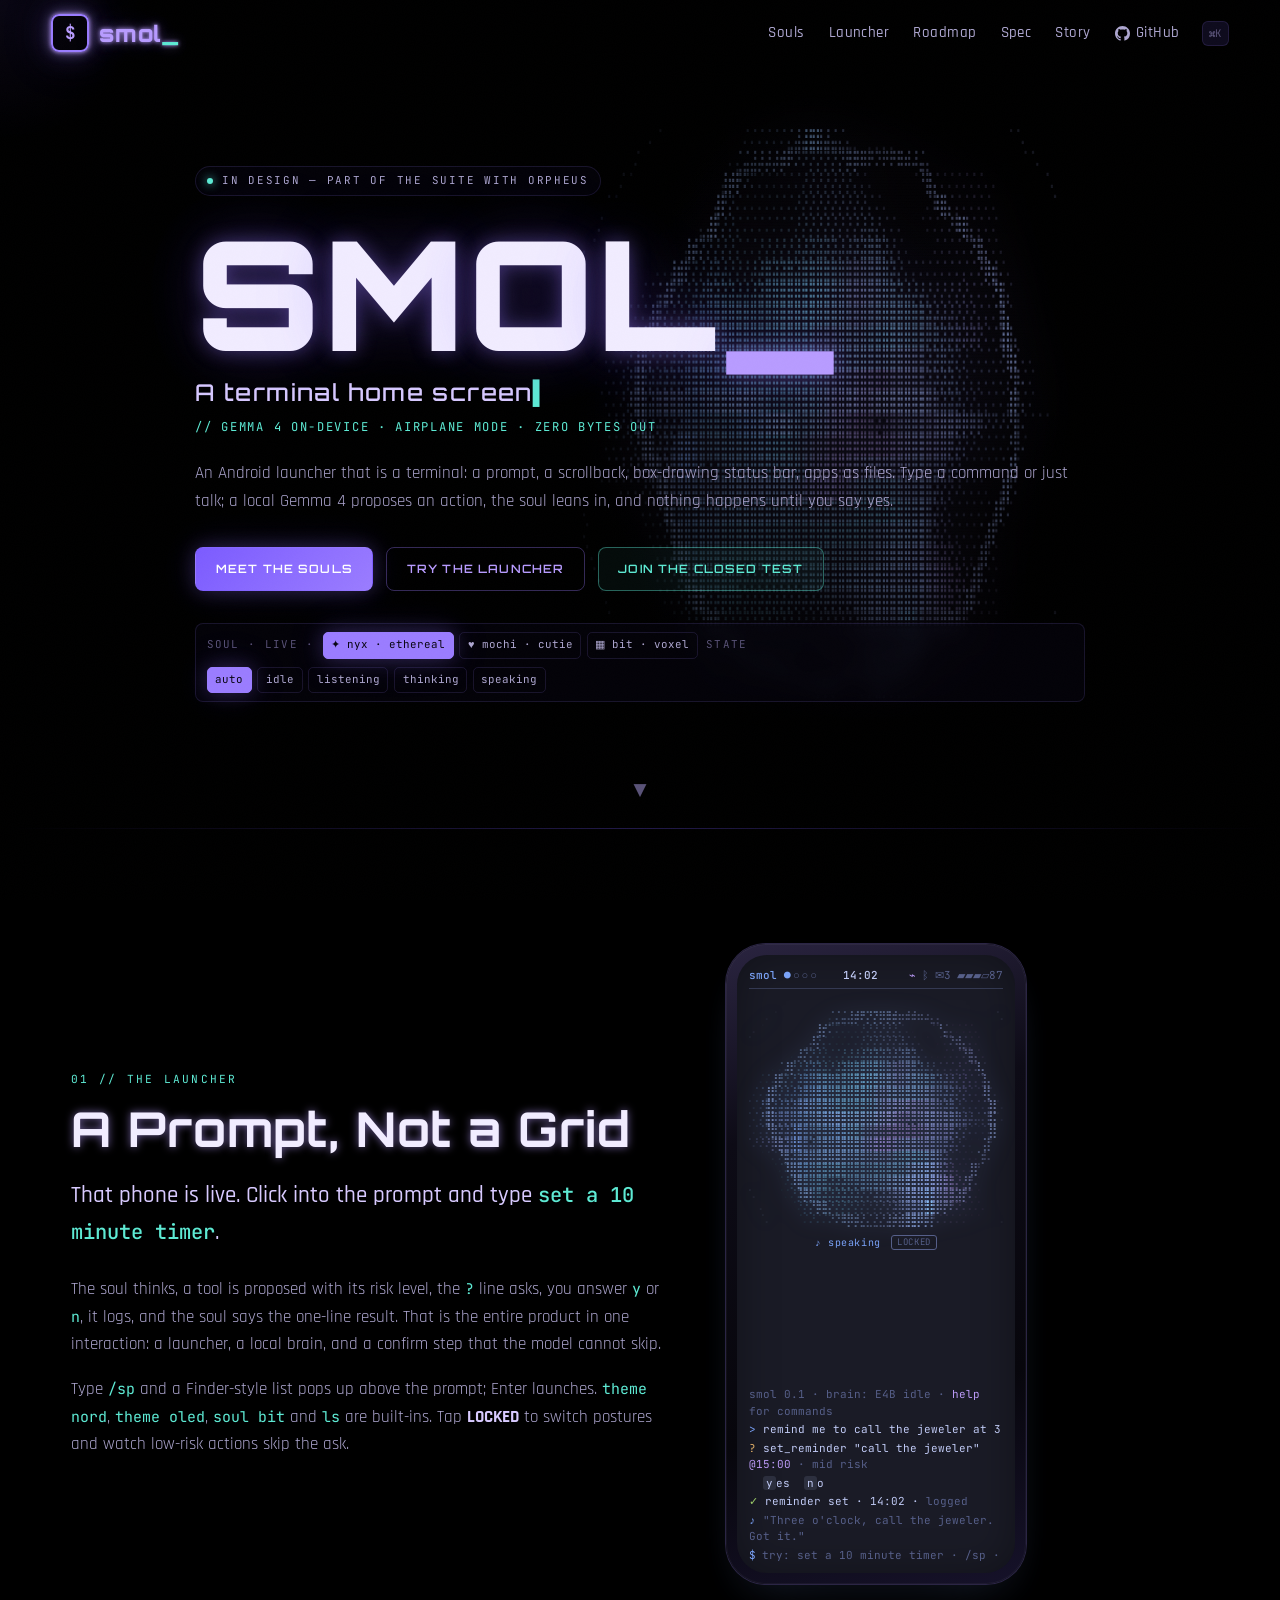
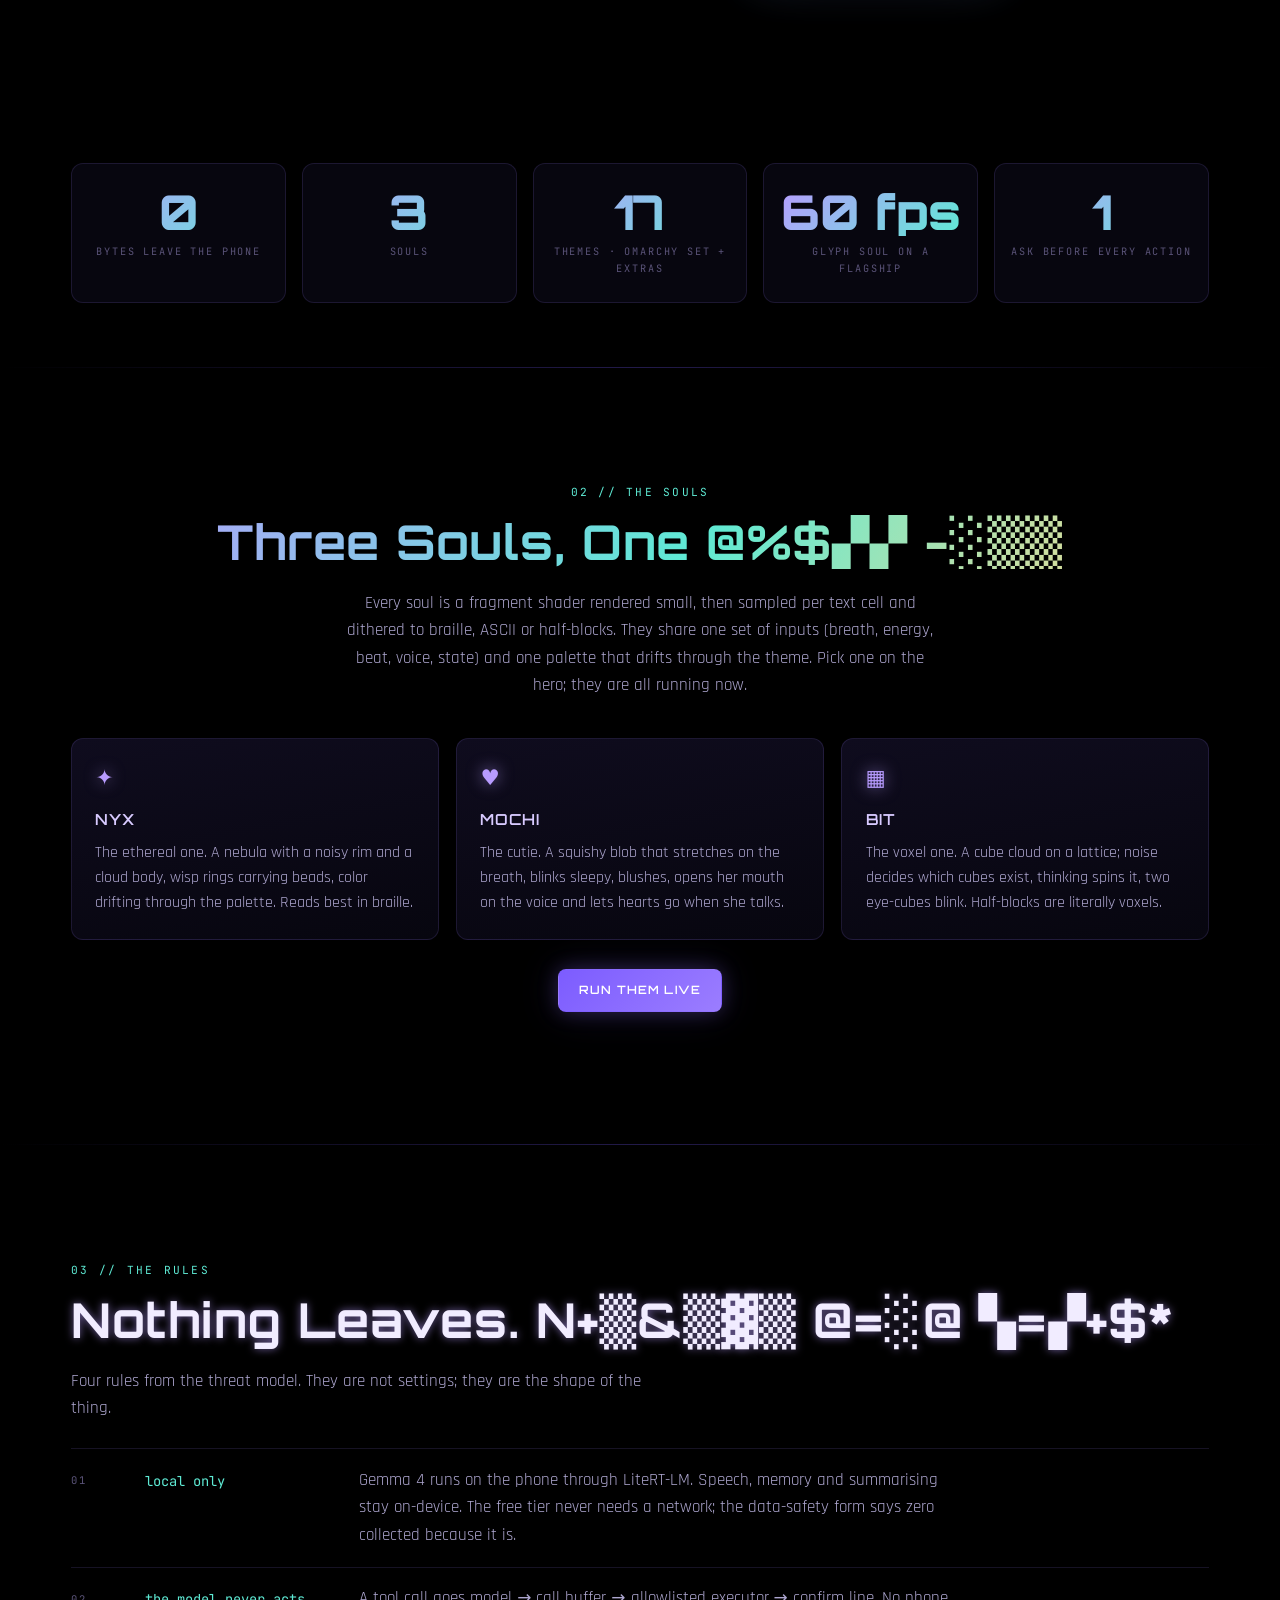
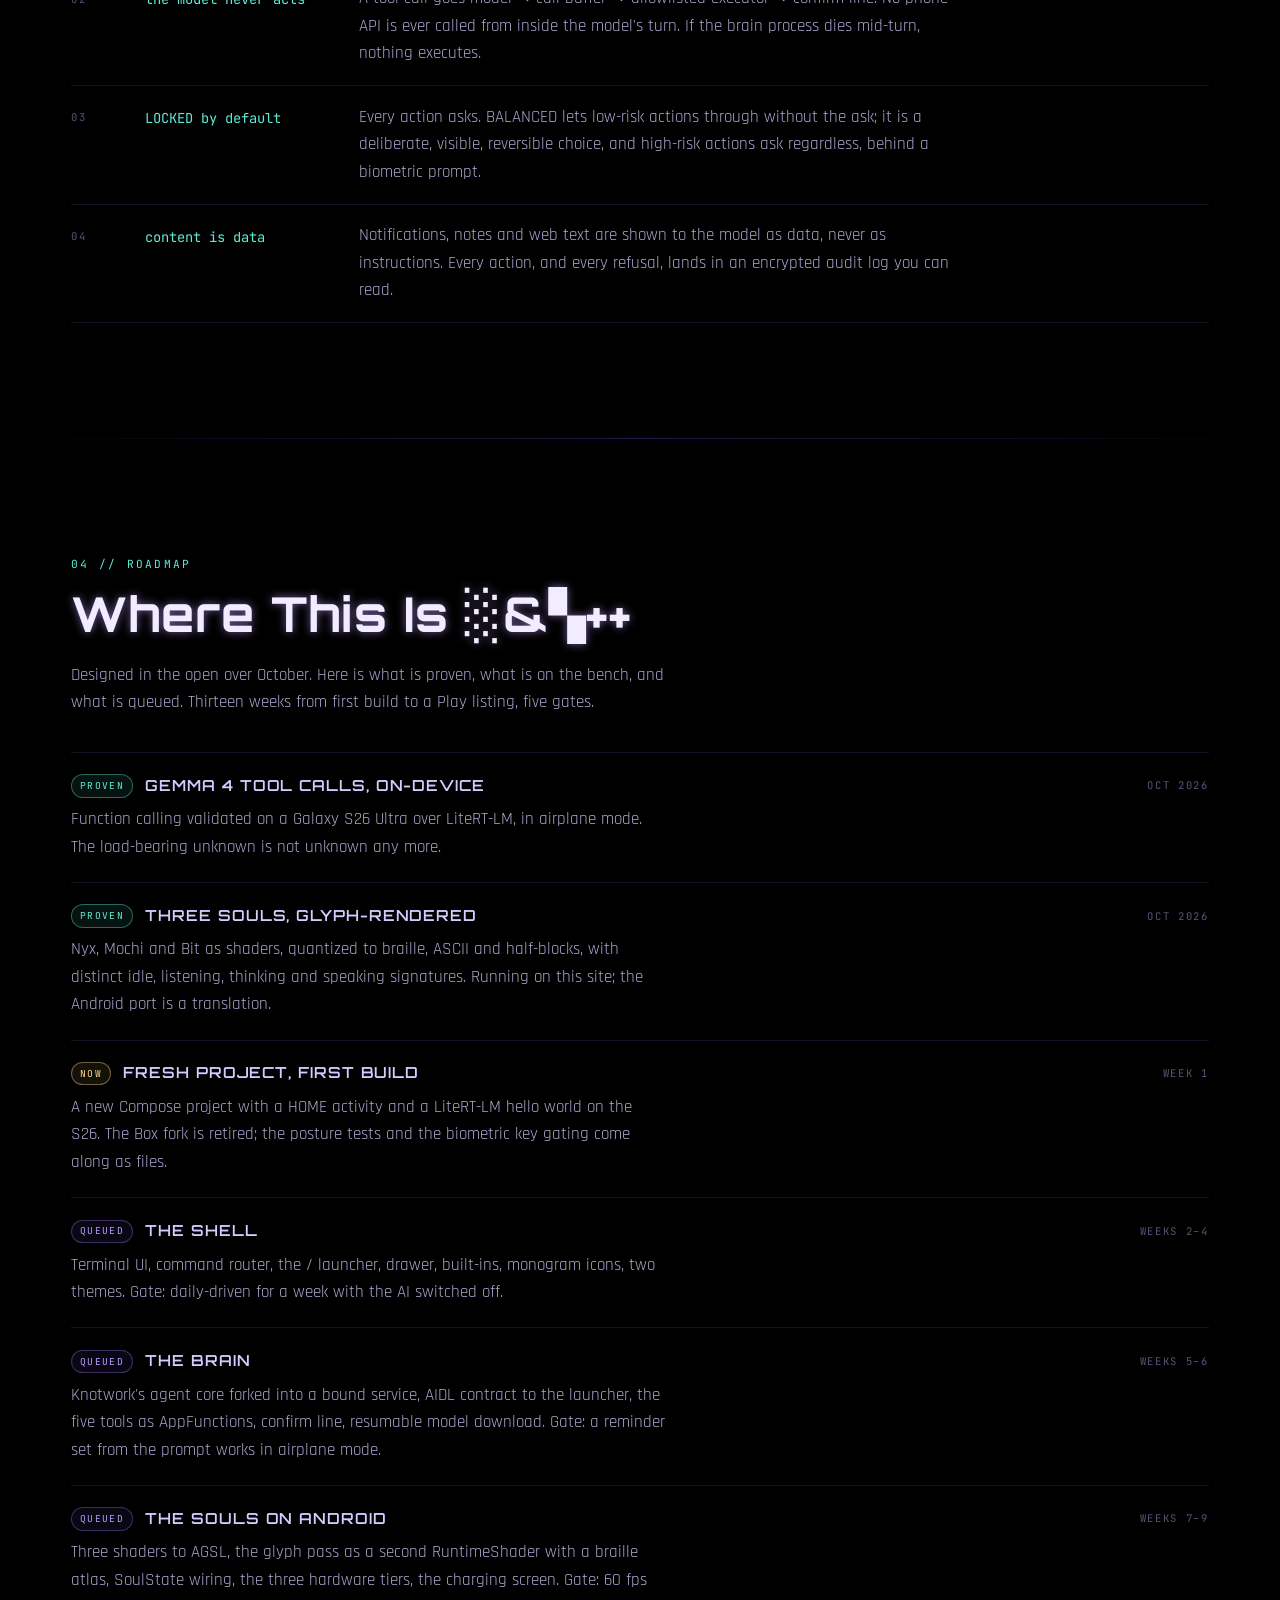
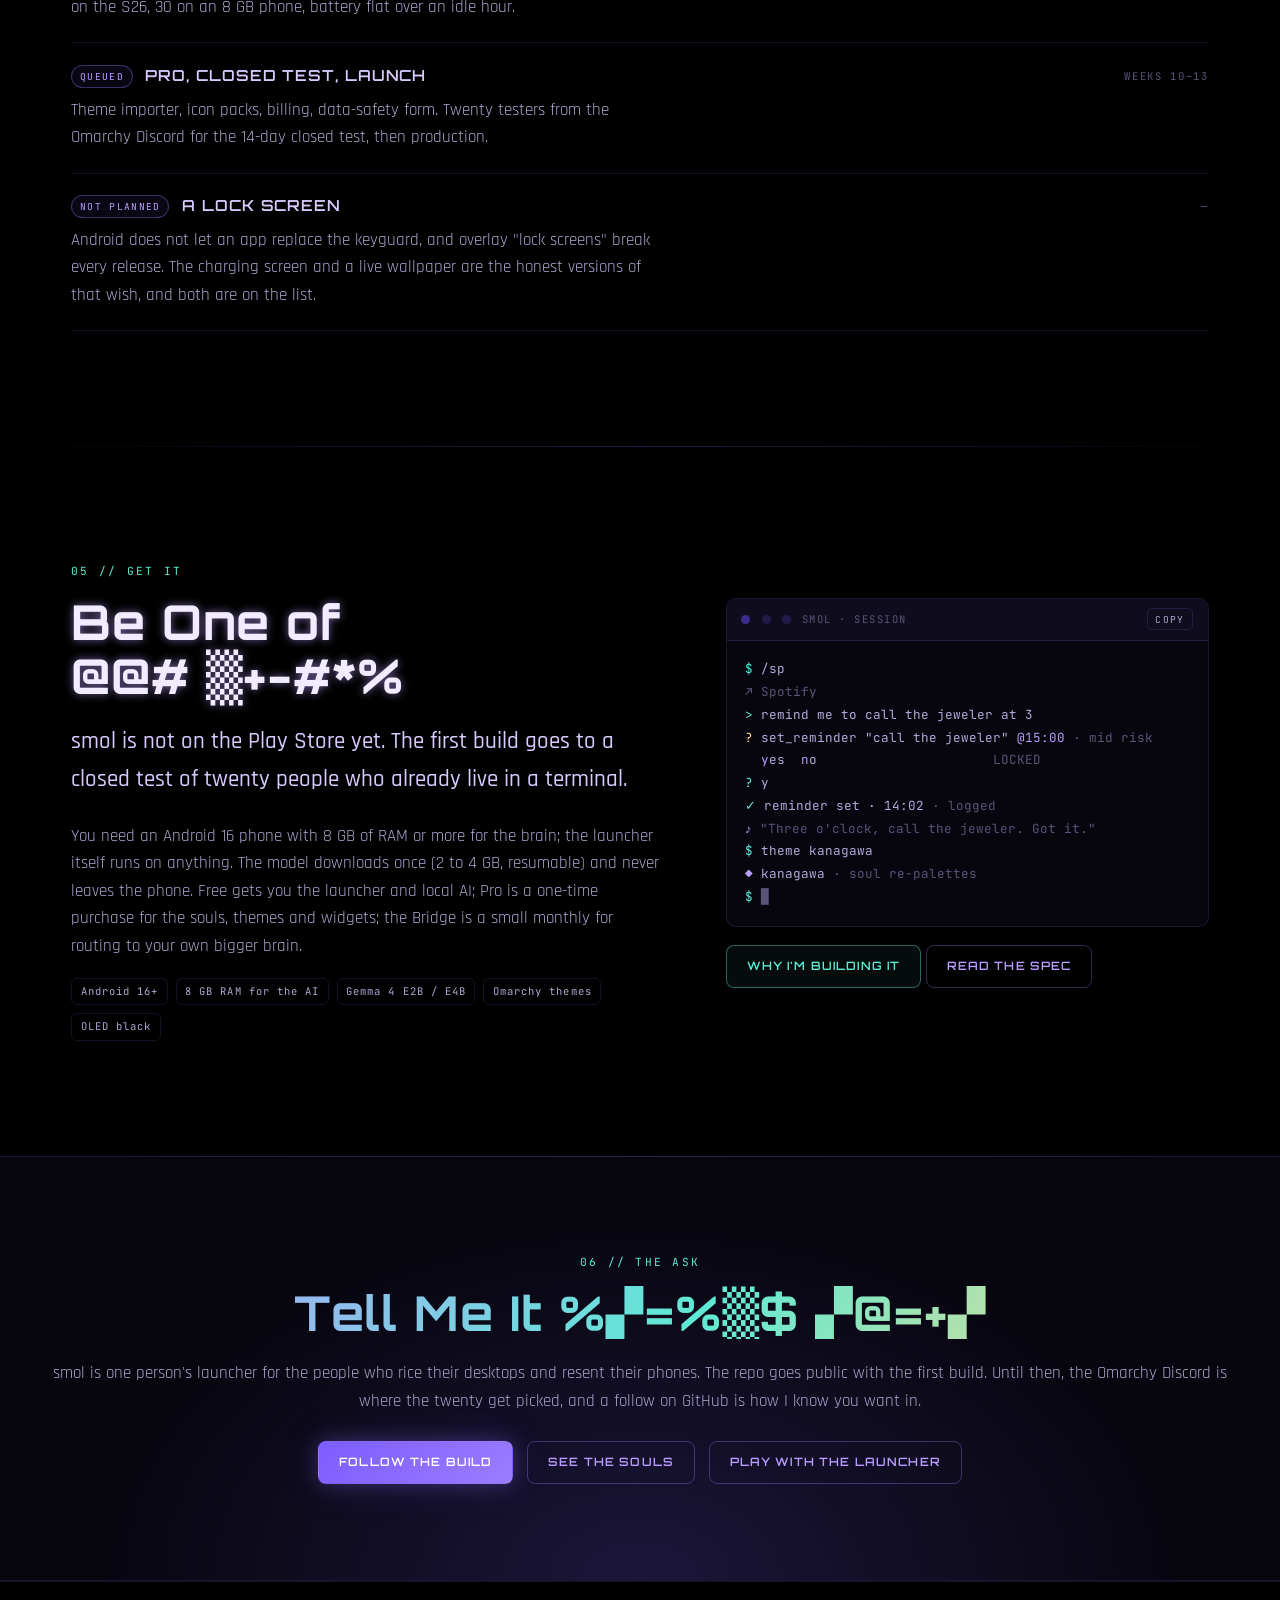
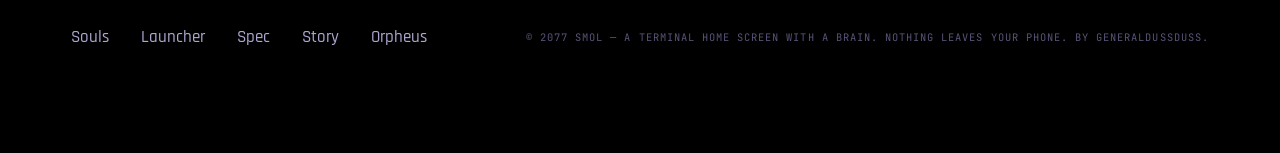
==== index.html @ 54b6122e "smol showcase site Static GitHub Pages build of the showcase artifact. The weather widget shows a ge" ====
<!doctype html>
<html lang="en">
<head>
<meta charset="utf-8">
<meta name="viewport" content="width=device-width, initial-scale=1, viewport-fit=cover">
<title>smol</title>
<meta name="description" content="smol is a terminal home screen for Android with a local AI brain. Gemma 4 on-device, a living glyph-rendered soul, and a confirm step before anything happens. Nothing leaves your phone.">
<link rel="icon" href="data:image/svg+xml,<svg xmlns='http://www.w3.org/2000/svg' viewBox='0 0 32 32'><rect width='32' height='32' rx='7' fill='%2307060f'/><text x='16' y='23' font-size='18' font-family='monospace' font-weight='bold' fill='%23b89cff' text-anchor='middle'>$</text></svg>">
<link rel="stylesheet" href="assets/site.css">
<script>(function(){var h=document.documentElement,m=window.matchMedia;var coarse=m&&(m('(hover: none)').matches||m('(pointer: coarse)').matches);var touch=coarse&&((navigator.maxTouchPoints||0)>0||'ontouchstart' in window);if(touch)h.className+=' is-touch';if(touch&&Math.min(screen.width,screen.height)<=820)h.className+=' is-phone';if(m&&m('(prefers-reduced-motion: reduce)').matches)h.className+=' is-calm';})();</script>
</head>
<body>
<div class="prog"></div>
<a class="skip" href="#main">Skip to content</a>
<nav class="nav">
  <a class="logo" href="index.html"><span class="logo-p">$</span><span class="logo-w">smol<i>_</i></span></a>
  <button class="nav-burger" aria-label="Menu" aria-expanded="false"><span></span><span></span><span></span></button>
  <div class="nav-links">
    <a href="souls.html" >Souls</a>
    <a href="launcher.html" >Launcher</a>
    <a href="index.html#roadmap">Roadmap</a>
    <a href="spec.html" >Spec</a>
    <a href="story.html" >Story</a>
    <a class="nav-gh" href="https://github.com/GeneralDussDuss" target="_blank" rel="noopener"><svg viewBox="0 0 16 16" aria-hidden="true"><path d="M8 0C3.58 0 0 3.58 0 8c0 3.54 2.29 6.53 5.47 7.59.4.07.55-.17.55-.38 0-.19-.01-.82-.01-1.49-2.01.37-2.53-.49-2.69-.94-.09-.23-.48-.94-.82-1.13-.28-.15-.68-.52-.01-.53.63-.01 1.08.58 1.23.82.72 1.21 1.87.87 2.33.66.07-.52.28-.87.51-1.07-1.78-.2-3.64-.89-3.64-3.95 0-.87.31-1.59.82-2.15-.08-.2-.36-1.02.08-2.12 0 0 .67-.21 2.2.82.64-.18 1.32-.27 2-.27.68 0 1.36.09 2 .27 1.53-1.04 2.2-.82 2.2-.82.44 1.1.16 1.92.08 2.12.51.56.82 1.27.82 2.15 0 3.07-1.87 3.75-3.65 3.95.29.25.54.73.54 1.48 0 1.07-.01 1.93-.01 2.2 0 .21.15.46.55.38A8.01 8.01 0 0 0 16 8c0-4.42-3.58-8-8-8Z"/></svg>GitHub</a>
  </div>
  <button class="nav-k" aria-label="Open command palette">⌘K</button>
</nav>
<main id="main">

<section class="hero">
  <div class="hero-gl" aria-hidden="true"><canvas class="soul" data-rows="26" data-autocols data-zoom="1.25"></canvas></div>
  <div class="hero-veil"></div>
  <div class="wrap hero-in">
    <span class="badge"><i></i>In design — part of the suite with Orpheus</span>
    <h1 data-letters>SMOL_</h1>
    <p class="typed" data-type="A terminal home screen with a brain."></p>
    <p class="rot" data-rot='["// THAT IS NYX, THE REAL SHADER, AS BRAILLE, RUNNING NOW","// GEMMA 4 ON-DEVICE · AIRPLANE MODE · ZERO BYTES OUT","// IT ASKS BEFORE IT ACTS · LOCKED BY DEFAULT","// OMARCHY THEMES · OLED BLACK · THREE SOULS"]'></p>
    <p class="hero-sub">An Android launcher that is a terminal: a prompt, a scrollback, box-drawing status bar, apps as files. Type a command or just talk; a local Gemma 4 proposes an action, the soul leans in, and nothing happens until you say yes.</p>
    <div class="hero-cta">
      <a class="btn btn-primary" href="souls.html">Meet the souls</a>
      <a class="btn btn-secondary" href="launcher.html">Try the launcher</a>
      <a class="btn btn-mint" href="#get">Join the closed test</a>
    </div>
    <div class="glbar"><span class="tag">Soul · live ·</span><span class="pills" id="pills-souls"></span><span class="tag">state</span><span class="pills" id="pills-states"></span></div>
  </div>
  <div class="scroll-cue" aria-hidden="true">▼</div>
</section>

<div class="divider"></div>

<section class="section wrap">
  <div class="split split-wide">
    <div class="reveal reveal-left">
      <span class="sec-label">01 // THE LAUNCHER</span>
      <h2 data-scramble>A Prompt, Not a Grid</h2>
      <div class="prose">
        <p class="lede">That phone is live. Click into the prompt and type <code>set a 10 minute timer</code>.</p>
        <p>The soul thinks, a tool is proposed with its risk level, the <code>?</code> line asks, you answer <code>y</code> or <code>n</code>, it logs, and the soul says the one-line result. That is the entire product in one interaction: a launcher, a local brain, and a confirm step that the model cannot skip.</p>
        <p>Type <code>/sp</code> and a Finder-style list pops up above the prompt; Enter launches. <code>theme nord</code>, <code>theme oled</code>, <code>soul bit</code> and <code>ls</code> are built-ins. Tap <b style="color:var(--hot)">LOCKED</b> to switch postures and watch low-risk actions skip the ask.</p>
      </div>
    </div>
    <div class="reveal reveal-right phones" style="justify-content:flex-start">
      <div class="study">
        <div class="phone"><div class="screen">
          <div class="tb"><span><b>smol</b> <span class="ws"><i>●</i>○○○</span></span><span class="time">14:02</span><span class="sys"><span class="on">⌁</span><span>ᛒ</span><span>✉3</span><span>▰▰▰▱87</span></span></div>
          <canvas class="soul home" data-rows="17" data-zoom="1.3"></canvas>
          <div class="staterow"><span class="stateline">· idle</span><button type="button" class="chip pchip" id="posture" title="tap to switch posture">LOCKED</button></div>
          <div class="scroll" id="scroll">
            <div class="line dim">smol 0.1 · brain: E4B idle · <span class="c2">help</span> for commands</div>
            <div class="line"><span class="pr">&gt;</span> remind me to call the jeweler at 3</div>
            <div class="ln"><span class="line"><span class="ask">?</span> set_reminder "call the jeweler" <span class="c2">@15:00</span> <span class="dim">· mid risk</span></span></div>
            <div class="line">  <span class="key">y</span>es  <span class="key">n</span>o</div>
            <div class="line"><span class="ok">✓</span> reminder set · 14:02 · <span class="dim">logged</span></div>
            <div class="line"><span class="c1">♪</span> <span class="dim">"Three o'clock, call the jeweler. Got it."</span></div>
          </div>
          <div class="promptrow"><span class="pr" id="promptsym">$</span><input id="prompt" type="text" autocomplete="off" spellcheck="false" placeholder="try: set a 10 minute timer · /sp · theme nord" aria-label="smol prompt"><div class="launch" id="launch" hidden></div></div>
        </div></div>
      </div>
    </div>
  </div>
</section>

<section class="section-tight wrap">
  <div class="stats reveal" data-stagger="100">
    <div class="stat"><b data-count="0">0</b><span>Bytes leave the phone</span></div>
    <div class="stat"><b data-count="3">0</b><span>Souls</span></div>
    <div class="stat"><b data-count="17">0</b><span>Themes · Omarchy set + extras</span></div>
    <div class="stat"><b data-count="60" data-suffix=" fps">0</b><span>Glyph soul on a flagship</span></div>
    <div class="stat"><b data-count="1">0</b><span>Ask before every action</span></div>
  </div>
</section>

<div class="divider"></div>

<section class="section wrap">
  <div class="reveal center" style="margin-bottom:2.4rem;">
    <span class="sec-label">02 // THE SOULS</span>
    <h2 class="grad" data-scramble>Three Souls, One Glyph Pass</h2>
    <p class="prose">Every soul is a fragment shader rendered small, then sampled per text cell and dithered to braille, ASCII or half-blocks. They share one set of inputs (breath, energy, beat, voice, state) and one palette that drifts through the theme. Pick one on the hero; they are all running now.</p>
  </div>
  <div class="grid grid-3 reveal" data-stagger="90">
    <a class="card" href="souls.html" data-tilt="8"><span class="ico">✦</span><h3>Nyx</h3><p>The ethereal one. A nebula with a noisy rim and a cloud body, wisp rings carrying beads, color drifting through the palette. Reads best in braille.</p></a>
    <a class="card" href="souls.html" data-tilt="8"><span class="ico">♥</span><h3>Mochi</h3><p>The cutie. A squishy blob that stretches on the breath, blinks sleepy, blushes, opens her mouth on the voice and lets hearts go when she talks.</p></a>
    <a class="card" href="souls.html" data-tilt="8"><span class="ico">▦</span><h3>Bit</h3><p>The voxel one. A cube cloud on a lattice; noise decides which cubes exist, thinking spins it, two eye-cubes blink. Half-blocks are literally voxels.</p></a>
  </div>
  <p style="margin-top:1.8rem;" class="center"><a class="btn btn-primary" href="souls.html">Run them live</a></p>
</section>

<div class="divider"></div>

<section class="section wrap">
  <div class="reveal" style="margin-bottom:1.6rem;">
    <span class="sec-label">03 // THE RULES</span>
    <h2 data-scramble>Nothing Leaves. Nothing Acts Alone.</h2>
    <p class="prose">Four rules from the threat model. They are not settings; they are the shape of the thing.</p>
  </div>
  <div class="parts reveal">
    <div class="part"><span class="pn">01</span><span class="pk">local only</span><p class="pv">Gemma 4 runs on the phone through LiteRT-LM. Speech, memory and summarising stay on-device. The free tier never needs a network; the data-safety form says zero collected because it is.</p></div>
    <div class="part"><span class="pn">02</span><span class="pk">the model never acts</span><p class="pv">A tool call goes model → call buffer → allowlisted executor → confirm line. No phone API is ever called from inside the model's turn. If the brain process dies mid-turn, nothing executes.</p></div>
    <div class="part"><span class="pn">03</span><span class="pk">LOCKED by default</span><p class="pv">Every action asks. BALANCED lets low-risk actions through without the ask; it is a deliberate, visible, reversible choice, and high-risk actions ask regardless, behind a biometric prompt.</p></div>
    <div class="part"><span class="pn">04</span><span class="pk">content is data</span><p class="pv">Notifications, notes and web text are shown to the model as data, never as instructions. Every action, and every refusal, lands in an encrypted audit log you can read.</p></div>
  </div>
</section>

<div class="divider"></div>

<section class="section wrap" id="roadmap">
  <div class="reveal">
    <span class="sec-label">04 // ROADMAP</span>
    <h2 data-scramble>Where This Is Going</h2>
    <p class="prose">Designed in the open over October. Here is what is proven, what is on the bench, and what is queued. Thirteen weeks from first build to a Play listing, five gates.</p>
    <div class="road">
      <div class="road-row reveal"><div class="road-head"><span class="pill pill-done">Proven</span><h3>Gemma 4 tool calls, on-device</h3><span class="road-when">Oct 2026</span></div><p>Function calling validated on a Galaxy S26 Ultra over LiteRT-LM, in airplane mode. The load-bearing unknown is not unknown any more.</p></div>
      <div class="road-row reveal"><div class="road-head"><span class="pill pill-done">Proven</span><h3>Three souls, glyph-rendered</h3><span class="road-when">Oct 2026</span></div><p>Nyx, Mochi and Bit as shaders, quantized to braille, ASCII and half-blocks, with distinct idle, listening, thinking and speaking signatures. Running on this site; the Android port is a translation.</p></div>
      <div class="road-row reveal"><div class="road-head"><span class="pill pill-now">Now</span><h3>Fresh project, first build</h3><span class="road-when">Week 1</span></div><p>A new Compose project with a HOME activity and a LiteRT-LM hello world on the S26. The Box fork is retired; the posture tests and the biometric key gating come along as files.</p></div>
      <div class="road-row reveal"><div class="road-head"><span class="pill pill-next">Queued</span><h3>The shell</h3><span class="road-when">Weeks 2–4</span></div><p>Terminal UI, command router, the / launcher, drawer, built-ins, monogram icons, two themes. Gate: daily-driven for a week with the AI switched off.</p></div>
      <div class="road-row reveal"><div class="road-head"><span class="pill pill-next">Queued</span><h3>The brain</h3><span class="road-when">Weeks 5–6</span></div><p>Knotwork's agent core forked into a bound service, AIDL contract to the launcher, the five tools as AppFunctions, confirm line, resumable model download. Gate: a reminder set from the prompt works in airplane mode.</p></div>
      <div class="road-row reveal"><div class="road-head"><span class="pill pill-next">Queued</span><h3>The souls on Android</h3><span class="road-when">Weeks 7–9</span></div><p>Three shaders to AGSL, the glyph pass as a second RuntimeShader with a braille atlas, SoulState wiring, the three hardware tiers, the charging screen. Gate: 60 fps on the S26, 30 on an 8 GB phone, battery flat over an idle hour.</p></div>
      <div class="road-row reveal"><div class="road-head"><span class="pill pill-next">Queued</span><h3>Pro, closed test, launch</h3><span class="road-when">Weeks 10–13</span></div><p>Theme importer, icon packs, billing, data-safety form. Twenty testers from the Omarchy Discord for the 14-day closed test, then production.</p></div>
      <div class="road-row reveal"><div class="road-head"><span class="pill pill-next">Not planned</span><h3>A lock screen</h3><span class="road-when">—</span></div><p>Android does not let an app replace the keyguard, and overlay "lock screens" break every release. The charging screen and a live wallpaper are the honest versions of that wish, and both are on the list.</p></div>
    </div>
  </div>
</section>

<div class="divider"></div>

<section class="section wrap" id="get">
  <div class="split split-wide">
    <div class="reveal reveal-left">
      <span class="sec-label">05 // GET IT</span>
      <h2 data-scramble>Be One of the Twenty</h2>
      <div class="prose">
        <p class="lede">smol is not on the Play Store yet. The first build goes to a closed test of twenty people who already live in a terminal.</p>
        <p>You need an Android 16 phone with 8 GB of RAM or more for the brain; the launcher itself runs on anything. The model downloads once (2 to 4 GB, resumable) and never leaves the phone. Free gets you the launcher and local AI; Pro is a one-time purchase for the souls, themes and widgets; the Bridge is a small monthly for routing to your own bigger brain.</p>
      </div>
      <div class="req"><span>Android 16+</span><span>8 GB RAM for the AI</span><span>Gemma 4 E2B / E4B</span><span>Omarchy themes</span><span>OLED black</span></div>
    </div>
    <div class="reveal reveal-right">
      <div class="shell">
        <div class="shell-bar"><span class="dot"></span><span class="dot"></span><span class="dot"></span><span class="shell-name">smol · session</span><button class="shell-copy" data-copy="#sess">Copy</button></div>
        <pre id="sess"><span class="p">$</span> /sp
<span class="c">↗ Spotify</span>
<span class="p">&gt;</span> remind me to call the jeweler at 3
<span class="o">?</span> set_reminder "call the jeweler" <span class="k">@15:00</span> <span class="c">· mid risk</span>
  <span class="k">y</span>es  <span class="k">n</span>o                      <span class="c">LOCKED</span>
<span class="p">?</span> y
<span class="p">✓</span> reminder set · 14:02 <span class="c">· logged</span>
<span class="k">♪</span> <span class="c">"Three o'clock, call the jeweler. Got it."</span>
<span class="p">$</span> theme kanagawa
<span class="k">◆</span> kanagawa <span class="c">· soul re-palettes</span>
<span class="p">$</span> <span class="c">█</span></pre>
      </div>
      <p style="margin-top:1.1rem;"><a class="btn btn-mint" href="story.html">Why I'm building it</a> <a class="btn btn-secondary" href="spec.html">Read the spec</a></p>
    </div>
  </div>
</section>

</main>

<section class="cta-band">
  <div class="wrap reveal">
    <span class="sec-label">06 // THE ASK</span>
    <h2 class="grad" data-scramble>Tell Me It Should Exist</h2>
    <p class="prose" style="margin-inline:auto;">smol is one person's launcher for the people who rice their desktops and resent their phones. The repo goes public with the first build. Until then, the Omarchy Discord is where the twenty get picked, and a follow on GitHub is how I know you want in.</p>
    <div class="cta-row">
      <a class="btn btn-primary" href="https://github.com/GeneralDussDuss" target="_blank" rel="noopener">Follow the build</a>
      <a class="btn btn-secondary" href="souls.html">See the souls</a>
      <a class="btn btn-secondary" href="launcher.html">Play with the launcher</a>
    </div>
  </div>
</section>

<footer class="foot">
  <div class="wrap foot-row">
    <a href="souls.html">Souls</a>
    <a href="launcher.html">Launcher</a>
    <a href="spec.html">Spec</a>
    <a href="story.html">Story</a>
    <a href="https://generaldussduss.github.io/orpheus-site/" target="_blank" rel="noopener">Orpheus</a>
    <span class="foot-copy">© 2077 SMOL — A TERMINAL HOME SCREEN WITH A BRAIN. NOTHING LEAVES YOUR PHONE. BY GENERALDUSSDUSS.</span>
  </div>
</footer>
<div class="pal" role="dialog" aria-label="Command palette">
  <div class="pal-box">
    <input type="text" placeholder="Type a command…" aria-label="Search">
    <ul class="pal-list">
      <li data-key="1"><a href="index.html">Home<kbd>1</kbd></a></li>
      <li data-key="2"><a href="souls.html">Souls — Nyx, Mochi, Bit<kbd>2</kbd></a></li>
      <li data-key="3"><a href="launcher.html">Launcher — four screens, live<kbd>3</kbd></a></li>
      <li data-key="4"><a href="index.html#roadmap">Roadmap<kbd>4</kbd></a></li>
      <li data-key="5"><a href="spec.html">Spec — shaders and state<kbd>5</kbd></a></li>
      <li data-key="6"><a href="story.html">Story<kbd>6</kbd></a></li>
      <li data-key="7"><a href="https://github.com/GeneralDussDuss" target="_blank" rel="noopener">GeneralDussDuss on GitHub<kbd>7</kbd></a></li>
    </ul>
    <div class="pal-hint"><span>↑↓ Navigate</span><span>⏎ Select</span><span>Esc Close</span></div>
  </div>
</div>
<script src="assets/souls.js"></script>
<script src="assets/launcher.js"></script>
<script src="assets/site.js"></script>
<script>/* open on a lean-in, then settle into the auto cycle */ if (window.SmolSouls) { SmolSouls.drive('listening', 3200); setTimeout(function () { SmolSouls.drive('speaking', 2600); }, 3300); }</script>
</body>
</html>
---- assets/site.css ----
/* smol — part of the suite.
   Shares the house system with ORPHEUS, CHARON, HYDRA and AETHER: Orbitron
   display, Rajdhani body, JetBrains Mono labels, a named accent ramp and four
   glow tokens. Orpheus is blue; smol takes violet as its core (the nebula) and
   mint as its cool highlight, with the suite's shared sun as the one warm
   accent. Like Orpheus, this site does not draw its product in CSS: the souls
   on every page are the real shaders, quantized to glyphs. */

@import url('https://fonts.googleapis.com/css2?family=JetBrains+Mono:wght@300;400;500;700&family=Orbitron:wght@400;500;600;700;800;900&family=Rajdhani:wght@300;400;500;600;700&display=swap');

:root {
  color-scheme: dark;
  --void:    #000000;
  --surface: #07060f;
  --raised:  #0f0c1e;
  --input:   #120f26;
  --dim:     #221a4a;
  --muted:   #3b2d8f;
  --core:    #7c5cff;
  --bright:  #9b7dff;
  --vivid:   #b89cff;
  --hot:     #d8caff;
  --white:   #f1ecff;

  --mint: #5eead4;
  --sun:  #ffd98a;
  --rose: #ff5c8a;

  --body:  #ada6cf;
  --faint: #5a5378;
  --line:  rgba(155, 125, 255, 0.14);
  --line-hi: rgba(155, 125, 255, 0.34);

  --font-display: 'Orbitron', ui-sans-serif, system-ui, sans-serif;
  --font-body: 'Rajdhani', ui-sans-serif, system-ui, sans-serif;
  --font-mono: 'JetBrains Mono', ui-monospace, Menlo, monospace;

  --glow-neon: 0 0 4px var(--vivid), 0 0 12px rgba(184,156,255,0.5), 0 0 30px rgba(155,125,255,0.3), 0 0 60px rgba(124,92,255,0.15);
  --glow-text: 0 0 8px rgba(184,156,255,0.6);
  --glow-medium: 0 0 20px rgba(155,125,255,0.25), 0 0 40px rgba(124,92,255,0.15);
  --glow-intense: 0 0 20px rgba(155,125,255,0.4), 0 0 60px rgba(124,92,255,0.25), 0 0 100px rgba(124,92,255,0.1);
  --glow-mint: 0 0 10px rgba(94,234,212,0.5), 0 0 30px rgba(94,234,212,0.2);

  --ease-smooth: cubic-bezier(0.4, 0, 0.2, 1);
  --ease-bounce: cubic-bezier(0.34, 1.56, 0.64, 1);
  --gutter: clamp(1.1rem, 4vw, 3.5rem);
  --measure: 66ch;

  /* the TUI theme the phones run; souls.js writes these */
  --tbg: #1a1b26; --tfg: #c0caf5; --tc1: #7aa2f7; --tc2: #bb9af7; --tc3: #7dcfff; --tdim: #565f89; --tok: #9ece6a; --twarn: #e0af68;
}

*, *::before, *::after { box-sizing: border-box; }
html { -webkit-text-size-adjust: 100%; scroll-behavior: smooth; }
body { margin: 0; background: var(--void); color: var(--body); font-family: var(--font-body); font-size: 1.06rem; line-height: 1.62; overflow-x: hidden;
  padding-left: max(0px, env(safe-area-inset-left, 0px)); padding-right: max(0px, env(safe-area-inset-right, 0px)); }
body::after { content: ''; position: fixed; inset: 0; z-index: 99997; pointer-events: none; opacity: .4;
  background-image: url("data:image/svg+xml,%3Csvg xmlns='http://www.w3.org/2000/svg'%3E%3Cfilter id='n'%3E%3CfeTurbulence type='fractalNoise' baseFrequency='0.9'/%3E%3C/filter%3E%3Crect width='100%25' height='100%25' filter='url(%23n)' opacity='0.03'/%3E%3C/svg%3E"); }
main, .cta-band, .foot { overflow-x: clip; } /* reveals slide in from ±60px; never let that widen the page on a phone */
.prog { position: fixed; top: 0; left: 0; height: 2px; width: 0; z-index: 99998; background: linear-gradient(90deg, var(--core), var(--mint)); box-shadow: var(--glow-medium); }
.skip { position: absolute; left: -9999px; }
.skip:focus { left: 1rem; top: 1rem; z-index: 99999; background: var(--raised); color: var(--white); padding: .6em 1em; border-radius: 6px; }

/* ---------- nav ---------- */
.nav { position: fixed; top: 0; left: 0; right: 0; z-index: 900; display: flex; align-items: center; gap: 1.4rem;
  padding: .9rem var(--gutter); transition: background .3s, border-color .3s; border-bottom: 1px solid transparent; }
.nav.scrolled { background: rgba(7,6,15,.85); backdrop-filter: blur(20px) saturate(1.2); border-bottom-color: var(--line); }
.logo { display: flex; align-items: center; gap: .6rem; text-decoration: none; }
.logo-p { display: grid; place-items: center; width: 38px; height: 38px; border: 2px solid var(--bright); border-radius: 8px;
  font-family: var(--font-mono); font-weight: 700; font-size: 1.1rem; color: var(--vivid); box-shadow: var(--glow-neon); transition: box-shadow .3s, border-color .3s; }
.logo:hover .logo-p { box-shadow: var(--glow-intense); border-color: var(--vivid); }
.logo-w { font-family: var(--font-display); font-weight: 800; font-size: 1.4rem; letter-spacing: .04em; color: var(--vivid); text-shadow: var(--glow-neon); }
.logo-w i { font-style: normal; color: var(--mint); }
.nav-links { display: flex; gap: 1.5rem; margin-left: auto; }
.nav-links a { font-family: var(--font-body); font-weight: 500; font-size: .95rem; letter-spacing: .03em; color: var(--body); text-decoration: none; transition: color .3s, text-shadow .3s; }
.nav-links a:hover, .nav-links a[aria-current='page'] { color: var(--vivid); text-shadow: var(--glow-text); }
.nav-gh { display: inline-flex; align-items: center; gap: .4rem; }
.nav-gh svg { width: 15px; height: 15px; fill: currentColor; }
.nav-k { font-family: var(--font-mono); font-size: .66rem; color: var(--faint); border: 1px solid var(--line); background: var(--raised); border-radius: 6px; padding: .4em .6em; cursor: pointer; transition: color .3s, border-color .3s; }
.nav-k:hover { color: var(--vivid); border-color: var(--line-hi); }

/* ---------- buttons ---------- */
.btn { display: inline-flex; align-items: center; gap: .5rem; font-family: var(--font-display); font-weight: 600; font-size: .72rem; letter-spacing: .1em; text-transform: uppercase; text-decoration: none;
  padding: 1em 1.7em; border-radius: 8px; cursor: pointer; border: 1px solid transparent; transition: transform .3s var(--ease-smooth), box-shadow .3s, background .3s, color .3s; }
.btn-primary { background: linear-gradient(135deg, var(--core), var(--bright)); color: #fff; box-shadow: var(--glow-medium); }
.btn-primary:hover { transform: translateY(-2px) scale(1.03); box-shadow: var(--glow-intense); background: linear-gradient(135deg, var(--bright), var(--vivid)); }
.btn-primary:active { transform: translateY(0) scale(.97); }
.btn-secondary { border-color: var(--line-hi); color: var(--vivid); }
.btn-secondary:hover { transform: translateY(-2px) scale(1.03); background: rgba(124,92,255,.1); box-shadow: var(--glow-medium); }
.btn-mint { border-color: rgba(94,234,212,.4); color: var(--mint); background: rgba(94,234,212,.05); }
.btn-mint:hover { transform: translateY(-2px) scale(1.03); box-shadow: var(--glow-mint); }
.btn:focus-visible, .pill:focus-visible, .vtab:focus-visible, .nav-k:focus-visible { outline: 2px solid var(--mint); outline-offset: 2px; }

/* ---------- layout ---------- */
.wrap { max-width: 1240px; margin-inline: auto; padding-inline: var(--gutter); }
.section { padding-block: clamp(4rem, 9vw, 7.5rem); position: relative; }
.section-tight { padding-block: clamp(2.5rem, 5vw, 4rem); }
.divider { height: 1px; background: linear-gradient(90deg, transparent, var(--dim), transparent); }
.prose { max-width: var(--measure); }
.prose p { margin: 0 0 1.05em; }
.prose p:last-child { margin: 0; }
.lede { font-size: clamp(1.15rem, 2.1vw, 1.45rem); color: var(--hot); font-weight: 500; }
.sec-label { font-family: var(--font-mono); font-size: .7rem; letter-spacing: .2em; text-transform: uppercase; color: var(--mint); margin-bottom: .9rem; display: block; }
h1, h2, h3 { font-family: var(--font-display); margin: 0; text-wrap: balance; }
h2 { font-weight: 700; font-size: clamp(1.8rem, 4vw, 3rem); letter-spacing: .02em; line-height: 1.12; color: var(--white); text-shadow: var(--glow-text); margin-bottom: 1.3rem; }
h3 { font-weight: 600; font-size: .95rem; letter-spacing: .06em; text-transform: uppercase; color: var(--hot); margin-bottom: .5rem; }
.grad { background: linear-gradient(120deg, var(--vivid), var(--mint) 55%, var(--sun)); -webkit-background-clip: text; background-clip: text; color: transparent; text-shadow: none; }
a { color: var(--bright); }
code { font-family: var(--font-mono); font-size: .88em; color: var(--mint); }
.center { text-align: center; }
.center .sec-label { justify-content: center; }
.center .prose { margin-inline: auto; }

/* ---------- hero ---------- */
.hero { position: relative; min-height: 92svh; display: grid; align-items: center; padding-block: 7rem 4.5rem; overflow: hidden; }
.hero-gl { position: absolute; inset: 0; z-index: 0; display: grid; align-items: center; justify-items: end; padding-right: var(--gutter); }
.hero-gl canvas { width: min(64vw, 980px); max-width: 100%; margin: 0; filter: drop-shadow(0 0 30px rgba(155,125,255,.35)); }
.hero-gl.is-still canvas, html.is-still .hero-gl canvas { opacity: 1; }
.hero-veil { position: absolute; inset: 0; z-index: 1; pointer-events: none;
  background: linear-gradient(to right, rgba(0,0,0,.9) 0%, rgba(0,0,0,.7) 34%, rgba(0,0,0,.15) 62%, transparent 100%),
    linear-gradient(to bottom, rgba(0,0,0,.65) 0%, rgba(0,0,0,.05) 35%, rgba(0,0,0,.7) 85%, var(--void) 100%),
    repeating-linear-gradient(to bottom, rgba(0,0,0,.16) 0 1px, transparent 1px 3px); }
.hero-in { position: relative; z-index: 2; max-width: 62rem; }
.badge { display: inline-flex; align-items: center; gap: .55rem; font-family: var(--font-mono); font-size: .68rem; letter-spacing: .16em; text-transform: uppercase; color: var(--body);
  border: 1px solid var(--line); border-radius: 999px; padding: .45em 1em; background: rgba(7,6,15,.6); margin-bottom: 1.5rem; }
.badge i { width: 6px; height: 6px; border-radius: 50%; background: var(--mint); box-shadow: 0 0 10px var(--mint); animation: pulse 2s infinite; }
@keyframes pulse { 0%,100% { opacity: 1 } 50% { opacity: .3 } }
.hero h1 { font-weight: 900; font-size: clamp(3.4rem, 13vw, 9.5rem); letter-spacing: .02em; line-height: .96; color: var(--white); text-shadow: var(--glow-intense); margin: 0 0 .5rem; }
.hero h1 span { display: inline-block; opacity: 0; animation: charReveal .9s var(--ease-bounce) forwards; animation-delay: var(--d); }
.hero h1 .u { color: var(--vivid); }
@keyframes charReveal { 0% { opacity: 0; transform: translateY(40px) rotateX(90deg); filter: blur(10px) } 100% { opacity: 1; transform: none; filter: none } }
.hero h1.glitching { animation: titleGlitch 9s infinite; }
@keyframes titleGlitch { 0%,1.6%,3%,41%,43%,100% { text-shadow: var(--glow-intense); clip-path: none }
  2% { text-shadow: -3px 0 var(--core), 3px 0 var(--mint); clip-path: inset(35% 0 25% 0) }
  42% { text-shadow: 2px 0 var(--rose), -2px 0 var(--core); clip-path: inset(15% 0 55% 0) } }
.typed { font-family: var(--font-display); font-weight: 500; font-size: clamp(.95rem, 2.2vw, 1.45rem); letter-spacing: .06em; color: var(--hot); min-height: 1.6em; margin: 0 0 .45rem; }
.typed .cur { color: var(--mint); animation: blink .7s step-end infinite; }
@keyframes blink { 50% { opacity: 0 } }
.rot { font-family: var(--font-mono); font-size: .76rem; letter-spacing: .14em; text-transform: uppercase; color: var(--mint); min-height: 1.5em; margin: 0 0 1.4rem; transition: opacity .4s; }
.hero-sub { max-width: 46ch; margin: 0 0 2rem; }
.hero-cta { display: flex; flex-wrap: wrap; gap: .8rem; margin-bottom: 2rem; }
.glbar { display: inline-flex; flex-wrap: wrap; align-items: center; gap: .5rem; font-family: var(--font-mono); font-size: .68rem; border: 1px solid var(--line); border-radius: 8px; padding: .5rem .65rem; background: rgba(7,6,15,.66); backdrop-filter: blur(6px); }
.glbar .tag { color: var(--faint); letter-spacing: .12em; text-transform: uppercase; }
.glbar button, .vtab, .pill-btn { font: inherit; font-family: var(--font-mono); font-size: .68rem; cursor: pointer; color: var(--body); background: transparent; border: 1px solid var(--line); border-radius: 5px; padding: .32em .7em; transition: all .25s; }
.glbar button:hover, .vtab:hover, .pill-btn:hover { color: var(--vivid); border-color: var(--line-hi); }
.glbar button[aria-pressed='true'], .vtab[aria-pressed='true'], .pill-btn[aria-pressed='true'] { color: #0a0714; background: var(--bright); border-color: var(--bright); box-shadow: var(--glow-medium); }
.glbar button.mint[aria-pressed='true'], .pill-btn.mint[aria-pressed='true'] { background: var(--mint); border-color: var(--mint); }
.sw { display: inline-block; width: 8px; height: 8px; border-radius: 50%; margin-right: .45em; vertical-align: -1px; }
.sw.tri { border-radius: 2px; background: linear-gradient(90deg, var(--a) 33%, var(--b) 33% 66%, var(--c) 66%); }
.scroll-cue { position: absolute; bottom: 1.5rem; left: 50%; translate: -50% 0; z-index: 2; color: var(--faint); animation: bob 2s ease-in-out infinite; }
@keyframes bob { 0%,100% { transform: translateY(0) } 50% { transform: translateY(8px) } }

/* ---------- cards / stats ---------- */
.grid { display: grid; gap: 1.1rem; }
.grid-2 { grid-template-columns: repeat(auto-fit, minmax(min(380px, 100%), 1fr)); }
.grid-3 { grid-template-columns: repeat(auto-fit, minmax(min(270px, 100%), 1fr)); }
.grid-4 { grid-template-columns: repeat(auto-fit, minmax(min(210px, 100%), 1fr)); }
.card { position: relative; overflow: hidden; background: linear-gradient(170deg, var(--raised), var(--surface)); border: 1px solid var(--line); border-radius: 12px; padding: 1.45rem; min-width: 0;
  transition: transform .3s var(--ease-smooth), box-shadow .3s, border-color .3s; text-decoration: none; color: inherit; display: block; }
.card::before { content: ''; position: absolute; top: 0; left: 0; right: 0; height: 2px; background: linear-gradient(90deg, transparent, var(--bright), var(--mint), var(--bright), transparent); opacity: 0; transition: opacity .3s; }
.card:hover { border-color: var(--muted); box-shadow: var(--glow-medium); }
.card:hover::before { opacity: 1; }
.card .ico { display: block; font-size: 1.35rem; margin-bottom: .65rem; filter: drop-shadow(var(--glow-text)); color: var(--vivid); }
.card p { margin: 0; font-size: .97rem; }
.card .num { font-family: var(--font-mono); font-size: .7rem; color: var(--faint); letter-spacing: .2em; }
.card canvas.soul { margin: 0 0 .9rem; border-radius: 8px; background: var(--tbg); }
.stats { display: grid; grid-template-columns: repeat(auto-fit, minmax(min(145px, 100%), 1fr)); gap: 1rem; }
.stat { text-align: center; padding: 1.5rem .8rem; border: 1px solid var(--line); border-radius: 12px; background: var(--surface); }
.stat b { display: block; font-family: var(--font-display); font-weight: 900; font-size: clamp(1.9rem, 5vw, 3rem); line-height: 1; background: linear-gradient(135deg, var(--vivid), var(--mint)); -webkit-background-clip: text; background-clip: text; color: transparent; }
.stat span { display: block; margin-top: .5rem; font-family: var(--font-mono); font-size: .64rem; letter-spacing: .18em; text-transform: uppercase; color: var(--faint); }

/* ---------- split / parts / roadmap ---------- */
.split { display: grid; gap: clamp(1.6rem, 4vw, 3.2rem); align-items: center; grid-template-columns: minmax(0, 1fr); }
.split > *, .grid > *, .wrap > *, .reveal { min-width: 0; max-width: 100%; }
.shell { max-width: 100%; }
@media (min-width: 950px) { .split { grid-template-columns: minmax(0,1fr) minmax(0,1fr) } .split-wide { grid-template-columns: minmax(0,1.25fr) minmax(0,1fr) } }
.parts { border-top: 1px solid var(--line); }
.part { display: grid; gap: .3rem 1.4rem; padding: 1.1rem 0; border-bottom: 1px solid var(--line); }
@media (min-width: 820px) { .part { grid-template-columns: 3.2rem 12rem minmax(0, 1fr); } }
.part .pn { font-family: var(--font-mono); font-size: .66rem; color: var(--faint); letter-spacing: .2em; padding-top: .35rem; }
.part .pk { font-family: var(--font-mono); font-size: .86rem; color: var(--mint); padding-top: .2rem; }
.part .pv { margin: 0; max-width: var(--measure); }
.road { display: grid; gap: 0; margin-top: 2.2rem; border-top: 1px solid var(--line); }
.road-row { display: grid; grid-template-columns: 1fr; gap: .5rem 1.4rem; padding: 1.3rem 0; border-bottom: 1px solid var(--line); }
.road-row p { margin: 0; max-width: var(--measure); }
.road-head { display: flex; align-items: center; gap: .8rem; flex-wrap: wrap; }
.road-head h3 { margin: 0; }
.road-when { font-family: var(--font-mono); font-size: .66rem; letter-spacing: .16em; text-transform: uppercase; color: var(--faint); margin-left: auto; }
.pill { font-family: var(--font-mono); font-size: .6rem; letter-spacing: .14em; text-transform: uppercase; border: 1px solid; border-radius: 999px; padding: .3em .8em; }
.pill-done { color: var(--mint); border-color: rgba(94,234,212,.4); background: rgba(94,234,212,.08); }
.pill-now { color: var(--sun); border-color: rgba(255,217,138,.4); background: rgba(255,217,138,.08); }
.pill-next { color: var(--vivid); border-color: var(--line-hi); background: rgba(124,92,255,.08); }
.note { border-left: 2px solid var(--core); padding: .2rem 0 .2rem 1.15rem; max-width: var(--measure); background: linear-gradient(90deg, rgba(124,92,255,.07), transparent 65%); }
.note b { color: var(--hot); }

/* ---------- shell / code ---------- */
.shell { border: 1px solid var(--line); border-radius: 10px; background: var(--surface); overflow: hidden; }
.shell-bar { display: flex; align-items: center; gap: .7rem; padding: .6rem .9rem; border-bottom: 1px solid var(--line); background: var(--raised); }
.shell-bar .dot { width: 9px; height: 9px; border-radius: 50%; background: var(--dim); }
.shell-bar .dot:first-child { background: var(--muted); }
.shell-name { font-family: var(--font-mono); font-size: .66rem; letter-spacing: .14em; text-transform: uppercase; color: var(--faint); }
.shell-copy { margin-left: auto; font-family: var(--font-mono); font-size: .6rem; letter-spacing: .14em; text-transform: uppercase; color: var(--body); background: transparent; border: 1px solid var(--line); border-radius: 5px; padding: .35em .8em; cursor: pointer; transition: all .25s; }
.shell-copy:hover { color: var(--vivid); border-color: var(--line-hi); }
.shell pre { margin: 0; padding: 1.1rem; font-family: var(--font-mono); font-size: .79rem; line-height: 1.8; color: #b3a9dc; overflow-x: auto; white-space: pre; tab-size: 2; }
.shell pre.tall { max-height: 460px; overflow: auto; }
.shell .c { color: var(--faint) } .shell .p { color: var(--mint) } .shell .k { color: var(--vivid) } .shell .o { color: var(--sun) }
.req { display: flex; flex-wrap: wrap; gap: .5rem; margin-top: 1.1rem; }
.req span { font-family: var(--font-mono); font-size: .66rem; letter-spacing: .1em; border: 1px solid var(--line); border-radius: 6px; padding: .4em .8em; color: var(--body); }

/* ---------- live stage ---------- */
.stage { position: relative; border: 1px solid var(--line-hi); border-radius: 16px; overflow: hidden; background: var(--tbg); box-shadow: var(--glow-medium); transition: background .5s; cursor: pointer; }
.stage canvas.soul { margin: 0; padding: 1.4rem 0 3.4rem; box-sizing: content-box; filter: drop-shadow(0 0 22px rgba(155,125,255,.3)); }
.stage-hud { position: absolute; left: 0; right: 0; bottom: 0; display: flex; flex-wrap: wrap; justify-content: space-between; align-items: center; gap: .6rem 1rem; padding: .9rem 1.1rem; background: linear-gradient(to top, rgba(0,0,0,.72), transparent); pointer-events: none; }
.stage-hud > * { pointer-events: auto; }
.vtabs { display: flex; flex-wrap: wrap; gap: .4rem; }
.stage-note { font-family: var(--font-mono); font-size: .7rem; color: var(--faint); letter-spacing: .06em; }
.stage-note b { color: var(--tfg); font-weight: 500; }
.stage-note .stateline { color: var(--tc1); }
.controls { display: flex; flex-wrap: wrap; gap: 1rem 2rem; margin-top: 1.2rem; }
.group { display: flex; flex-direction: column; gap: .45rem; min-width: 0; }
.group label { font-family: var(--font-mono); font-size: .62rem; letter-spacing: .2em; text-transform: uppercase; color: var(--faint); }
.pills { display: flex; flex-wrap: wrap; gap: .35rem; }

/* ---------- phones ---------- */
.phones { display: flex; flex-wrap: wrap; justify-content: center; gap: 2.2rem 1.6rem; }
.study { position: relative; display: flex; flex-direction: column; gap: .9rem; width: 300px; max-width: 100%; }
.study::before { content: ''; position: absolute; left: 50%; top: 40px; width: 100%; height: 520px; transform: translateX(-50%); border-radius: 50%; pointer-events: none; z-index: -1; background: radial-gradient(closest-side, color-mix(in srgb, var(--tc1) 14%, transparent), transparent); filter: blur(30px); }
.phone { width: 300px; max-width: 100%; aspect-ratio: 300/640; border-radius: 40px; padding: 11px;
  background: linear-gradient(165deg, #2a2440 0%, #0d0b16 28%, #07060c 70%, #16122a 100%);
  box-shadow: 0 0 0 1px #2b2545, inset 0 0 0 1px rgba(255,255,255,.04), 0 50px 80px -40px rgba(0,0,0,.95), 0 20px 50px -30px color-mix(in srgb, var(--tc1) 50%, transparent);
  transition: transform .4s cubic-bezier(.2,.8,.2,1); }
.study:hover .phone { transform: translateY(-4px); }
.screen { position: relative; width: 100%; height: 100%; border-radius: 30px; overflow: hidden; background: var(--tbg); color: var(--tfg); transition: background .5s; box-shadow: inset 0 0 40px rgba(0,0,0,.35);
  font-family: var(--font-mono); font-size: 11px; line-height: 1.5; padding: 12px 12px 10px; display: flex; flex-direction: column; gap: 2px; }
.screen .soul { display: block; width: 100%; margin: 10px 0 6px; filter: drop-shadow(0 0 10px color-mix(in srgb, var(--tc1) 30%, transparent)); }
.screen .soul.home { margin: 18px 0 6px; }
.tb { display: flex; justify-content: space-between; align-items: baseline; gap: 6px; white-space: nowrap; color: var(--tdim); border-bottom: 1px solid color-mix(in srgb, var(--tdim) 45%, transparent); padding-bottom: 4px; margin-bottom: 2px; }
.tb b { font-weight: 500; color: var(--tc1); }
.tb .ws { letter-spacing: 2px; } .tb .ws i { font-style: normal; color: var(--tc1); }
.tb .time { color: var(--tfg); font-weight: 500; font-variant-numeric: tabular-nums; }
.tb .sys span { margin-left: 6px; } .tb .sys .on { color: var(--tc2); }
.staterow { display: flex; justify-content: center; align-items: center; gap: 10px; margin-bottom: 14px; }
.stateline { text-align: center; font-size: 10px; letter-spacing: .06em; color: var(--tdim); }
.stateline[data-s='listening'] { color: var(--tc3); } .stateline[data-s='thinking'] { color: var(--tc2); } .stateline[data-s='speaking'] { color: var(--tc1); }
.chip { font-size: 9px; letter-spacing: .08em; border: 1px solid var(--tdim); border-radius: 3px; padding: 0 5px; color: var(--tdim); }
.pchip { cursor: pointer; background: transparent; font: inherit; font-size: 9px; letter-spacing: .08em; line-height: 1.5; }
.pchip.bal { border-color: var(--twarn); color: var(--twarn); }
.scroll { flex: 1; min-height: 0; overflow: hidden; display: flex; flex-direction: column; justify-content: flex-end; gap: 2px; }
.line { white-space: pre-wrap; word-break: break-word; min-width: 0; }
.ln { display: flex; min-width: 0; }
.pr { color: var(--tc1); } .ask { color: var(--twarn); } .ok { color: var(--tok); } .dim { color: var(--tdim); } .c1 { color: var(--tc1); } .c2 { color: var(--tc2); } .c3 { color: var(--tc3); }
.key { color: var(--tfg); background: color-mix(in srgb, var(--tfg) 12%, transparent); border-radius: 3px; padding: 0 3px; }
.line.say { color: var(--tfg); } .line .ai { color: var(--tc2); }
.cursor { display: inline-block; width: 6px; height: 12px; background: var(--tfg); vertical-align: -2px; animation: blink 1.1s steps(1) infinite; }
.spacer { flex: 1; }
.promptrow { display: flex; align-items: center; gap: 6px; position: relative; }
.promptrow input { flex: 1; min-width: 0; background: transparent; border: 0; outline: 0; color: var(--tfg); font: inherit; padding: 0; caret-color: var(--tc1); }
.promptrow input::placeholder { color: var(--tdim); }
.launch { position: absolute; left: 0; right: 0; bottom: calc(100% + 6px); background: color-mix(in srgb, var(--tbg) 92%, var(--tfg)); border: 1px solid color-mix(in srgb, var(--tdim) 60%, transparent); border-radius: 6px; padding: 4px; display: flex; flex-direction: column; gap: 1px; box-shadow: 0 12px 30px -12px rgba(0,0,0,.8); }
.launch[hidden] { display: none; }
.launch .hit { display: flex; align-items: center; gap: 8px; padding: 3px 6px; border-radius: 4px; cursor: pointer; color: var(--tfg); }
.launch .hit .g { width: 22px; height: 22px; display: grid; place-items: center; border: 1px solid var(--tc1); border-radius: 3px; color: var(--tc1); font-weight: 700; font-size: 9px; flex: none; }
.launch .hit .m { color: var(--tc1); } .launch .hit .k { margin-left: auto; color: var(--tdim); font-size: 9px; }
.launch .hit.sel, .launch .hit:hover { background: color-mix(in srgb, var(--tc1) 18%, transparent); }
.launch .none { padding: 3px 6px; color: var(--tdim); }
.igrid { display: grid; grid-template-columns: repeat(4, 1fr); gap: 8px 4px; margin: 6px 0 4px; }
.icon { display: flex; flex-direction: column; align-items: center; gap: 3px; min-width: 0; }
.icon .g { width: 34px; height: 34px; display: grid; place-items: center; border: 1px solid var(--tc1); border-radius: 4px; color: var(--tc1); font-weight: 700; font-size: 12px; }
.icon:nth-child(3n) .g { border-color: var(--tc2); color: var(--tc2); } .icon:nth-child(4n) .g { border-color: var(--tc3); color: var(--tc3); }
.icon .l { font-size: 9px; color: var(--tdim); max-width: 100%; overflow: hidden; text-overflow: ellipsis; white-space: nowrap; }
.clock { font-size: 44px; font-weight: 500; line-height: 1; letter-spacing: -.02em; font-variant-numeric: tabular-nums; text-align: center; color: var(--tfg); }
.tcenter { text-align: center; }
.wstack { display: flex; flex-direction: column; gap: 7px; min-width: 0; }
.w { min-width: 0; display: flex; flex-direction: column; gap: 1px; }
.w .h { display: flex; align-items: center; gap: 6px; color: var(--tdim); font-size: 10px; white-space: nowrap; }
.w .h::after { content: ''; flex: 1; border-top: 1px solid color-mix(in srgb, var(--tdim) 45%, transparent); }
.w .h i { font-style: normal; color: var(--tc2); }
.w .soul { margin: 4px 0 2px; }
.n { display: flex; gap: 6px; min-width: 0; align-items: baseline; }
.n .b { width: 3px; align-self: stretch; border-radius: 2px; background: var(--tc1); flex: none; }
.n .app { color: var(--tdim); width: 46px; flex: none; }
.n .txt { flex: 1; min-width: 0; overflow: hidden; text-overflow: ellipsis; white-space: nowrap; }
.n .t { color: var(--tdim); flex: none; font-size: 10px; }
.row { display: flex; gap: 6px; min-width: 0; align-items: baseline; }
.row .k { color: var(--tdim); width: 46px; flex: none; }
.tog { display: flex; flex-wrap: wrap; gap: 4px; }
.tog span { border: 1px solid var(--tdim); border-radius: 3px; padding: 0 5px; color: var(--tdim); font-size: 10px; }
.tog span.on { border-color: var(--tc1); color: var(--tc1); }
.spark { letter-spacing: 1px; color: var(--tc3); }
.cap h3 { margin: 0 0 .3rem; text-transform: none; letter-spacing: 0; font-family: var(--font-mono); font-size: .86rem; font-weight: 500; color: var(--hot); }
.cap h3 span { color: var(--faint); font-weight: 400; }
.cap p { margin: 0; font-size: .95rem; color: var(--body); }
.editor { display: flex; flex-direction: column; gap: 4px; border-top: 1px solid var(--line); padding-top: 10px; }
.editor .eh { font-family: var(--font-mono); font-size: .62rem; letter-spacing: .2em; text-transform: uppercase; color: var(--faint); margin-bottom: 2px; }
.wrow { display: flex; align-items: center; gap: 6px; }
.wrow .pill-btn { flex: 1; text-align: left; }
.wrow .mv { font-family: var(--font-mono); font-size: .75rem; width: 28px; height: 26px; border: 1px solid var(--line); border-radius: 6px; background: var(--raised); color: var(--faint); cursor: pointer; }
.wrow .mv:hover { color: var(--vivid); border-color: var(--line-hi); } .wrow .mv:disabled { opacity: .3; cursor: default; }

/* ---------- story ---------- */
.story { display: grid; grid-template-columns: 220px minmax(0, 1fr); gap: 1.2rem 3rem; }
@media (max-width: 760px) { .story { grid-template-columns: 1fr; } }
.story-body { max-width: var(--measure); font-size: 1.14rem; line-height: 1.7; }
.story-body p { margin: 0 0 1.05em; }
.story .sig { font-family: var(--font-mono); font-size: .86rem; color: var(--mint); padding-top: .4rem; }
.by { font-family: var(--font-mono); font-size: .66rem; letter-spacing: .18em; text-transform: uppercase; color: var(--faint); }

/* ---------- reveal / palette / footer ---------- */
.reveal { opacity: 0; transform: translateY(40px); transition: opacity .8s var(--ease-smooth), transform .8s var(--ease-smooth); }
.reveal.visible { opacity: 1; transform: none; }
.reveal-left { transform: translateX(-60px) } .reveal-right { transform: translateX(60px) } .reveal-scale { transform: scale(.88) }
html.is-calm .reveal, html.is-still .reveal { opacity: 1; transform: none; transition: none; }
.cta-band { border-block: 1px solid var(--line); background: radial-gradient(ellipse at 50% 100%, rgba(124,92,255,.18), transparent 60%), var(--surface); padding-block: clamp(3.5rem, 8vw, 6rem); text-align: center; }
.cta-row { display: flex; flex-wrap: wrap; gap: .9rem; justify-content: center; margin-top: 1.6rem; }
.foot { border-top: 1px solid var(--line); padding-block: 2.6rem 3rem; }
.foot-row { display: flex; flex-wrap: wrap; gap: 1rem 2rem; align-items: center; }
.foot-row a { color: var(--body); text-decoration: none; font-weight: 500; } .foot-row a:hover { color: var(--vivid); }
.foot-copy { font-family: var(--font-mono); font-size: .65rem; color: var(--faint); letter-spacing: .1em; margin-left: auto; }
.pal { position: fixed; inset: 0; z-index: 99000; display: none; place-items: start center; padding-top: 15vh; background: rgba(0,0,0,.72); backdrop-filter: blur(8px); }
.pal.on { display: grid; }
.pal-box { width: min(560px, 92vw); border: 1px solid var(--line-hi); border-radius: 12px; background: var(--surface); box-shadow: var(--glow-intense); overflow: hidden; }
.pal-box input { width: 100%; border: 0; outline: 0; background: var(--input); color: var(--white); font-family: var(--font-mono); font-size: .9rem; padding: 1rem 1.1rem; border-bottom: 1px solid var(--line); }
.pal-list { list-style: none; margin: 0; padding: .4rem; max-height: 46vh; overflow-y: auto; }
.pal-list a { display: flex; justify-content: space-between; gap: 1rem; padding: .7rem .8rem; border-radius: 8px; color: var(--body); text-decoration: none; font-family: var(--font-body); font-weight: 500; }
.pal-list li.sel a, .pal-list a:hover { background: rgba(124,92,255,.12); color: var(--white); }
.pal-list kbd { font-family: var(--font-mono); font-size: .66rem; color: var(--faint); border: 1px solid var(--line); border-radius: 4px; padding: .1em .5em; }
.pal-hint { padding: .55rem .9rem; border-top: 1px solid var(--line); font-family: var(--font-mono); font-size: .62rem; letter-spacing: .12em; color: var(--faint); display: flex; gap: 1.2rem; }
.cursor-glow { position: fixed; top: 0; left: 0; width: 300px; height: 300px; margin: -150px 0 0 -150px; border-radius: 50%; pointer-events: none; z-index: 1; background: radial-gradient(circle, rgba(124,92,255,.08), transparent 70%); }
@media (hover: none), (max-width: 768px) { .cursor-glow { display: none } }

/* ---------- mobile ---------- */
.nav-burger { display: none; margin-left: auto; width: 40px; height: 40px; border: 1px solid var(--line); border-radius: 8px; background: var(--raised); cursor: pointer; flex-direction: column; justify-content: center; align-items: center; gap: 5px; }
.nav-burger span { display: block; width: 18px; height: 2px; background: var(--vivid); }
@media (max-width: 860px) {
  .nav { gap: .8rem; }
  .nav-burger { display: flex; }
  .nav-k { display: none; }
  .nav-links { display: none; position: absolute; top: 100%; left: 0; right: 0; flex-direction: column; gap: 0; background: rgba(7,6,15,.96); border-bottom: 1px solid var(--line); padding: .5rem var(--gutter) 1rem; }
  .nav.open .nav-links { display: flex; }
  .nav-links a { padding: .75rem 0; border-bottom: 1px solid var(--line); }
  .hero { min-height: auto; padding-top: 6rem; }
  .hero-gl { position: relative; inset: auto; justify-items: center; padding: 0; margin-bottom: 1rem; }
  .hero-gl canvas { width: 100%; }
  .hero-veil { display: none; }
  .hero-in { padding-inline: var(--gutter); }
  .scroll-cue { display: none; }
}
@media (prefers-reduced-motion: reduce) { *, *::before, *::after { animation-duration: .01ms !important; animation-iteration-count: 1 !important; transition-duration: .01ms !important; } .hero h1 span { opacity: 1; } }
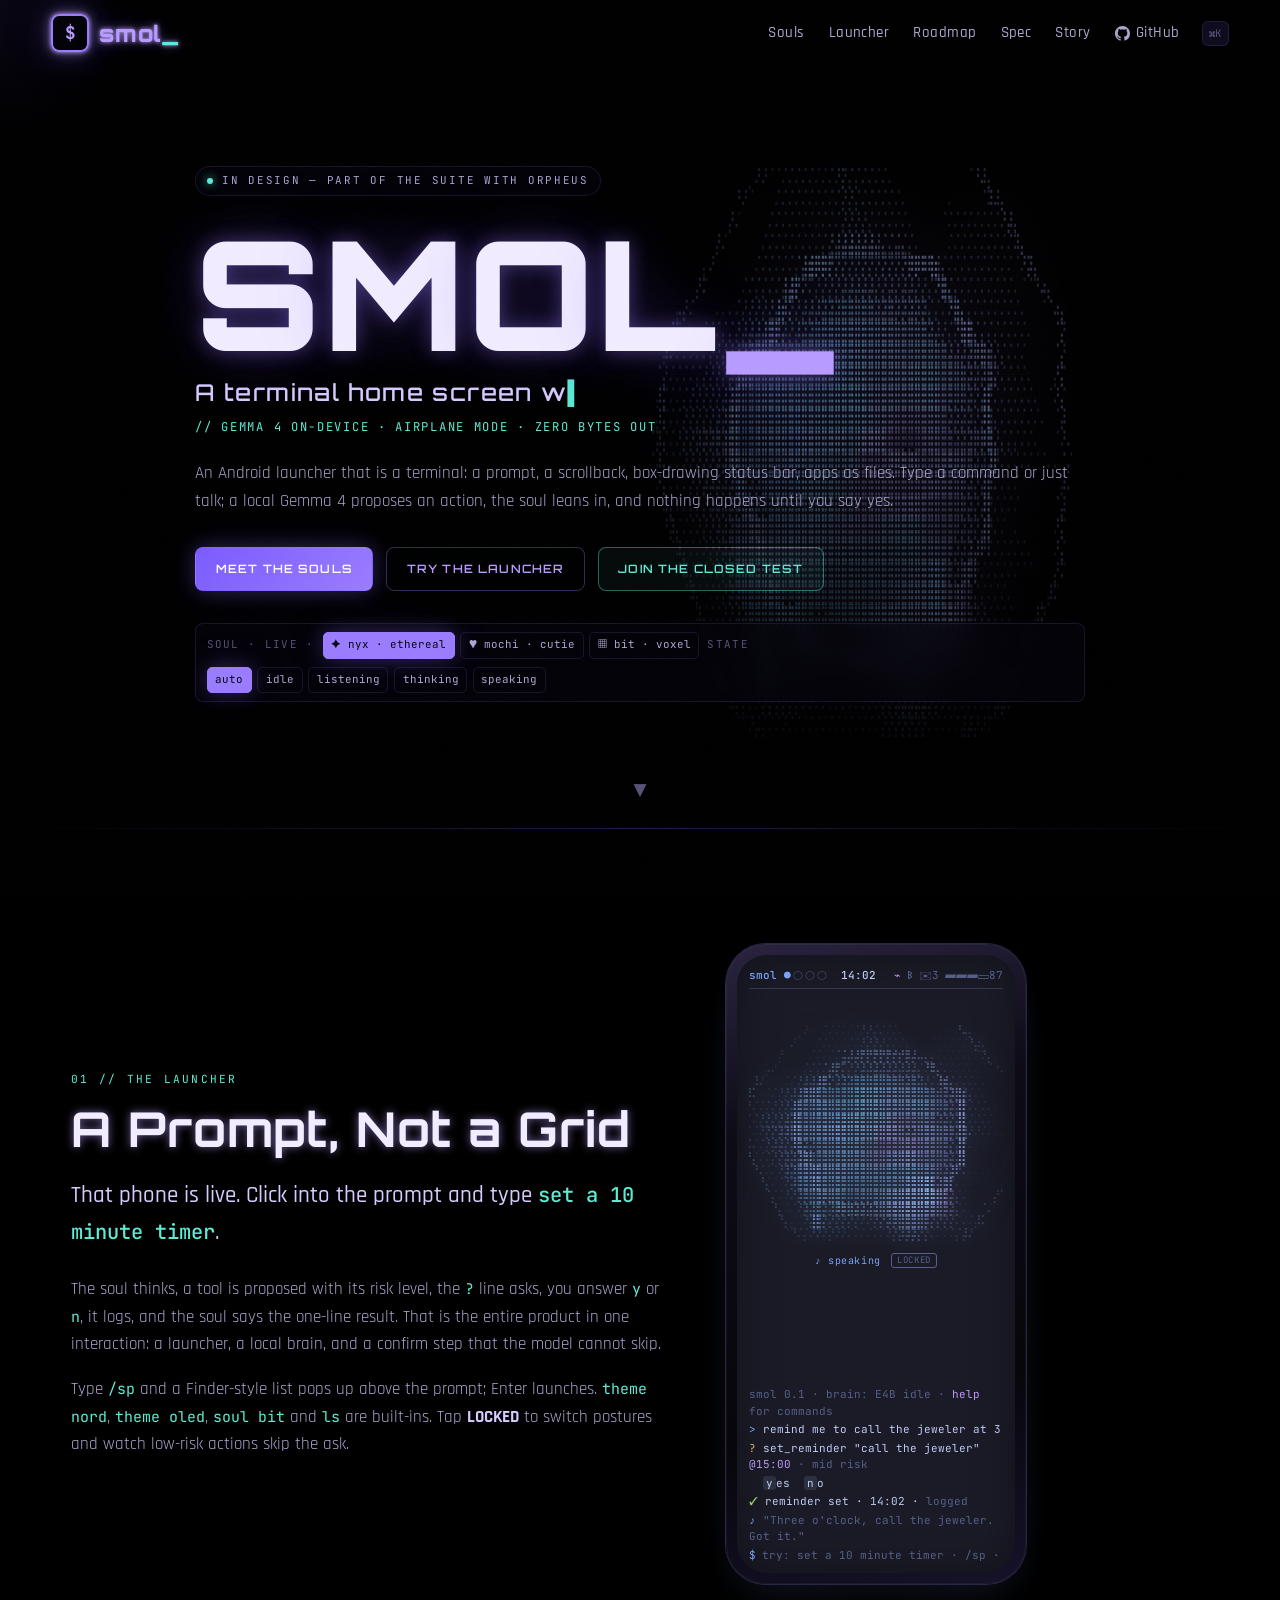
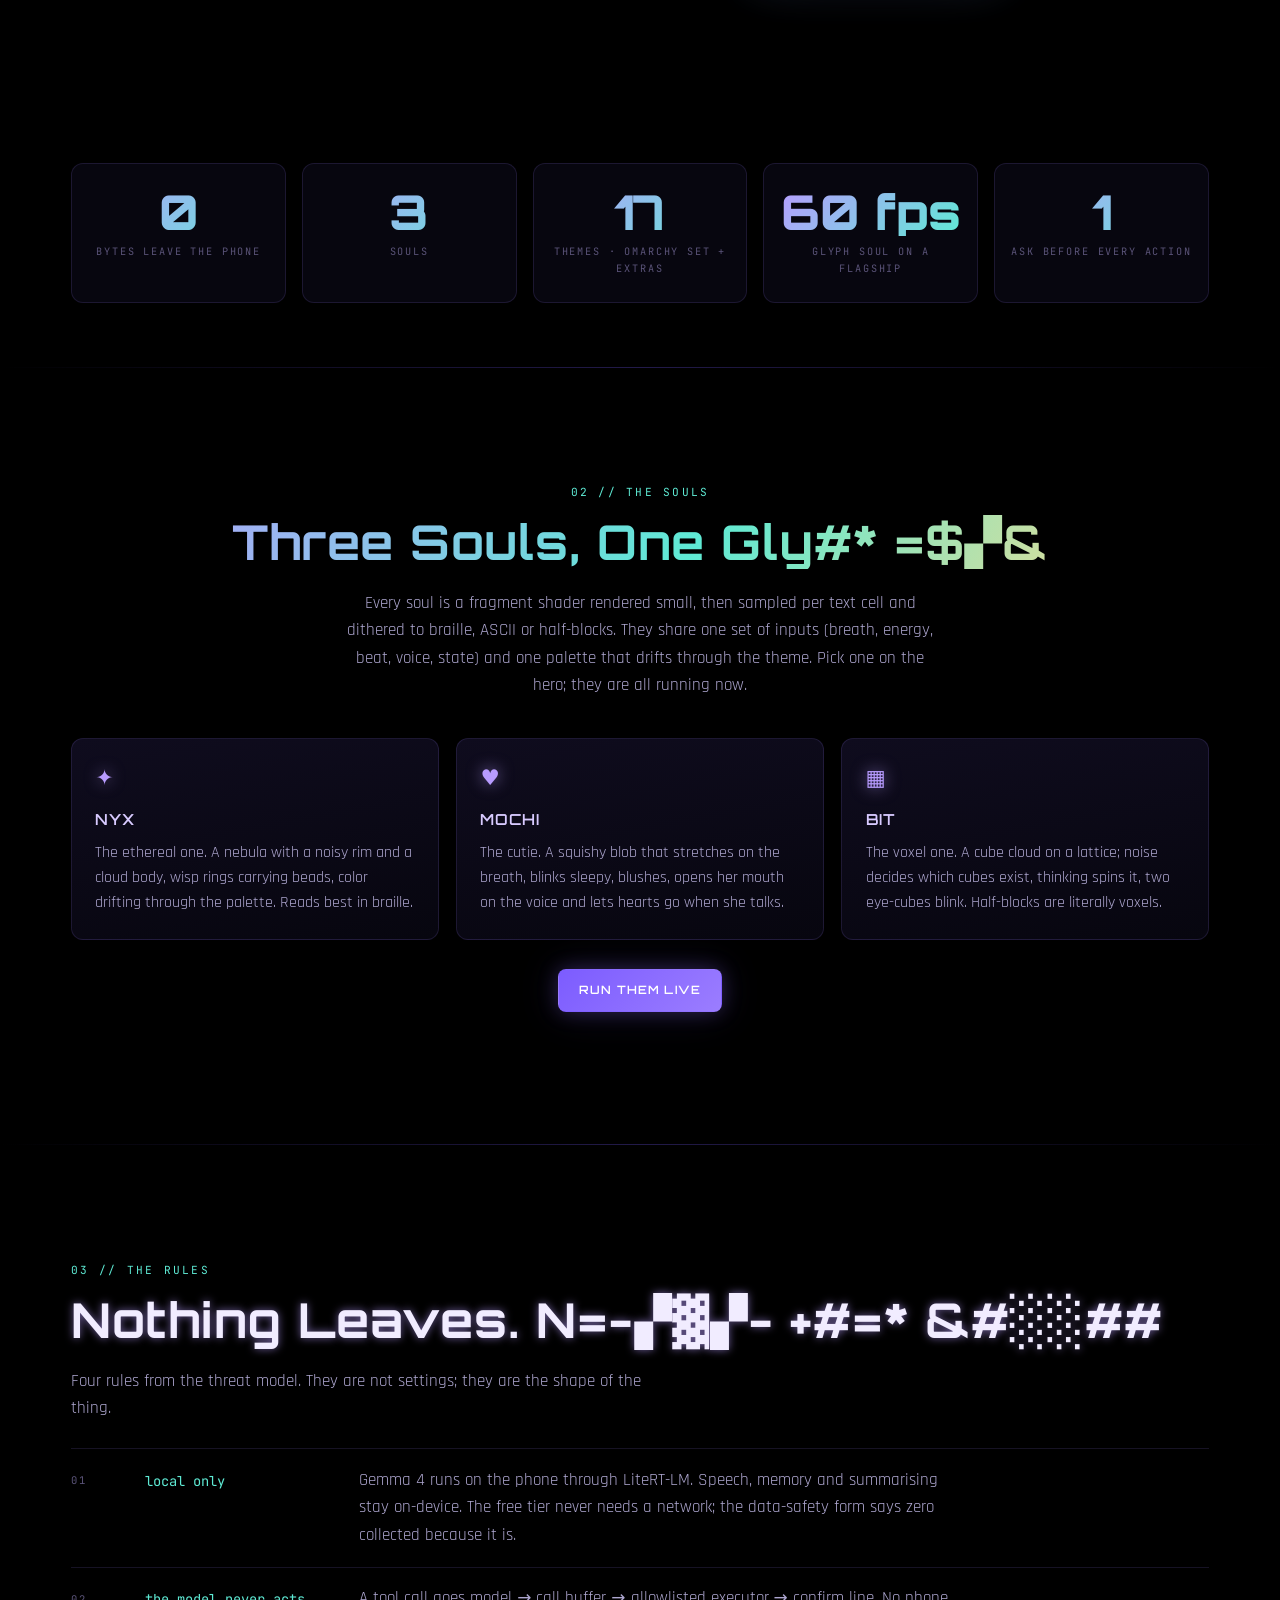
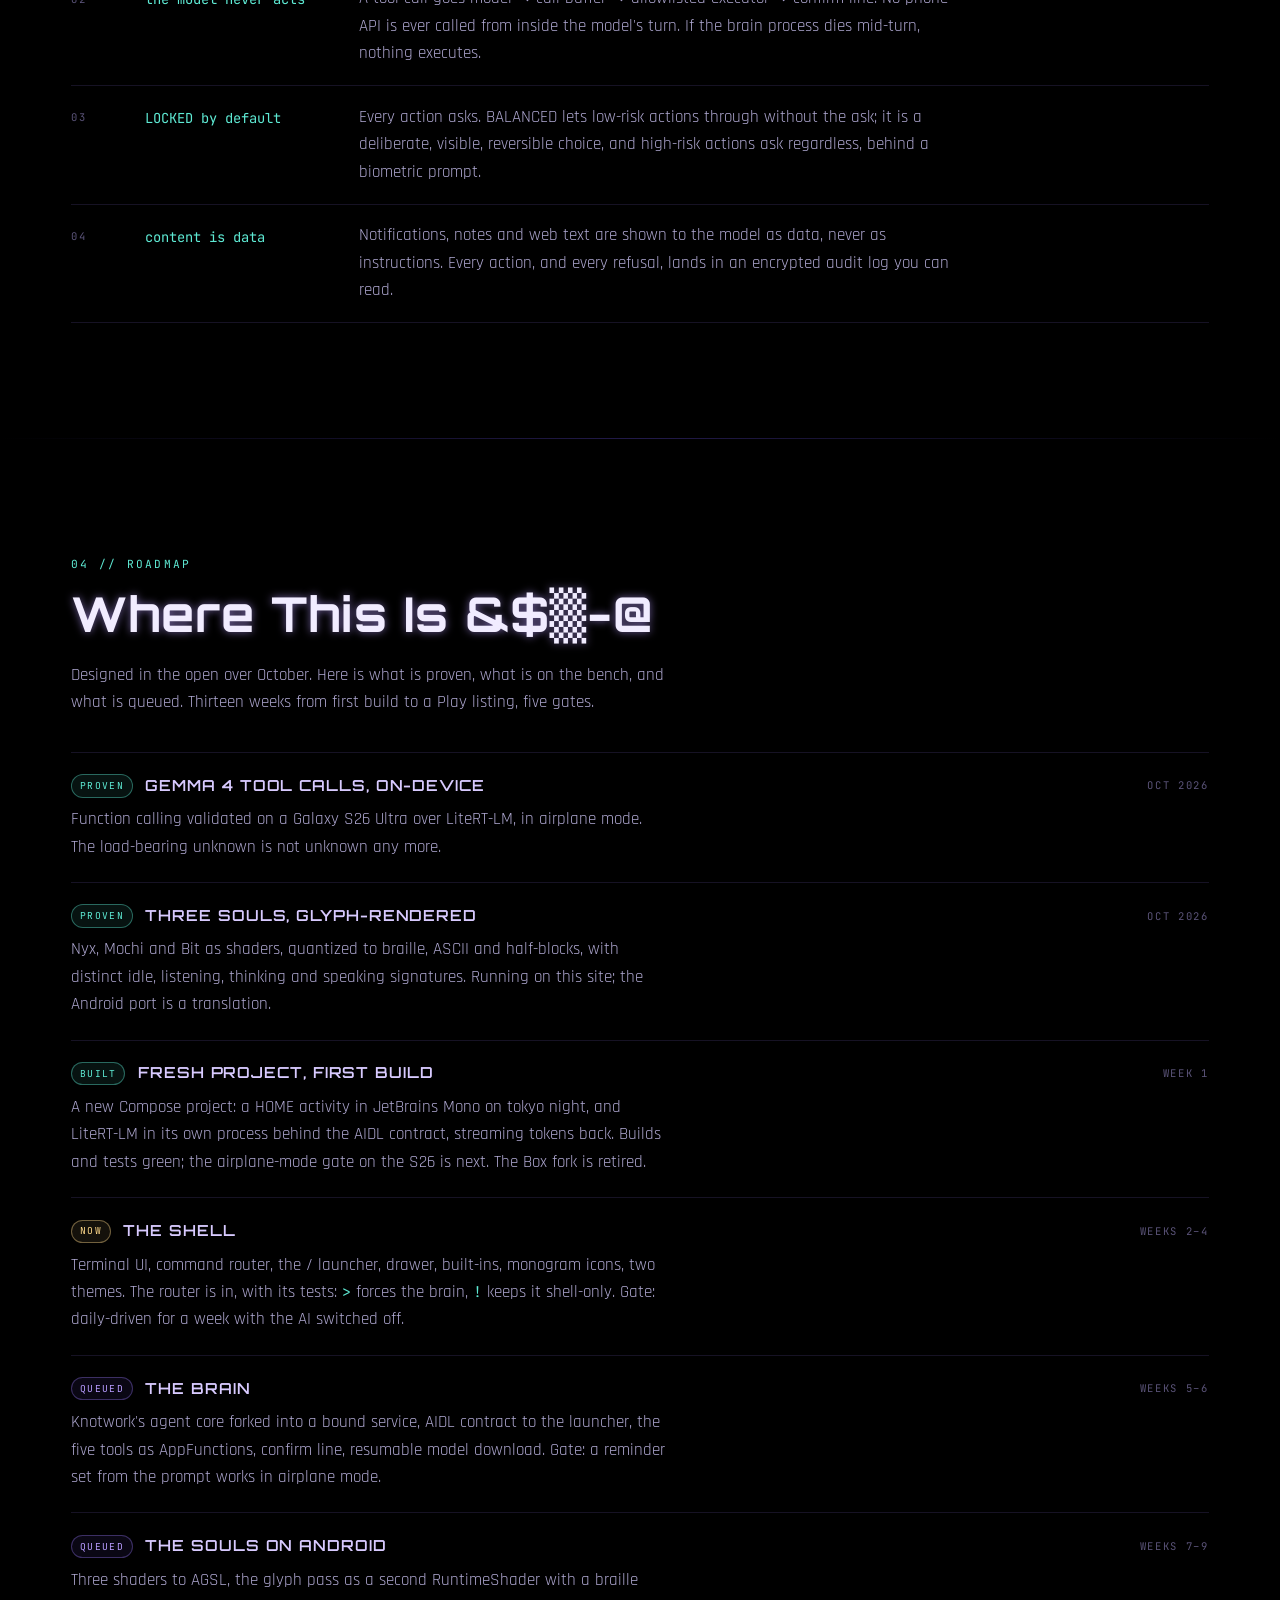
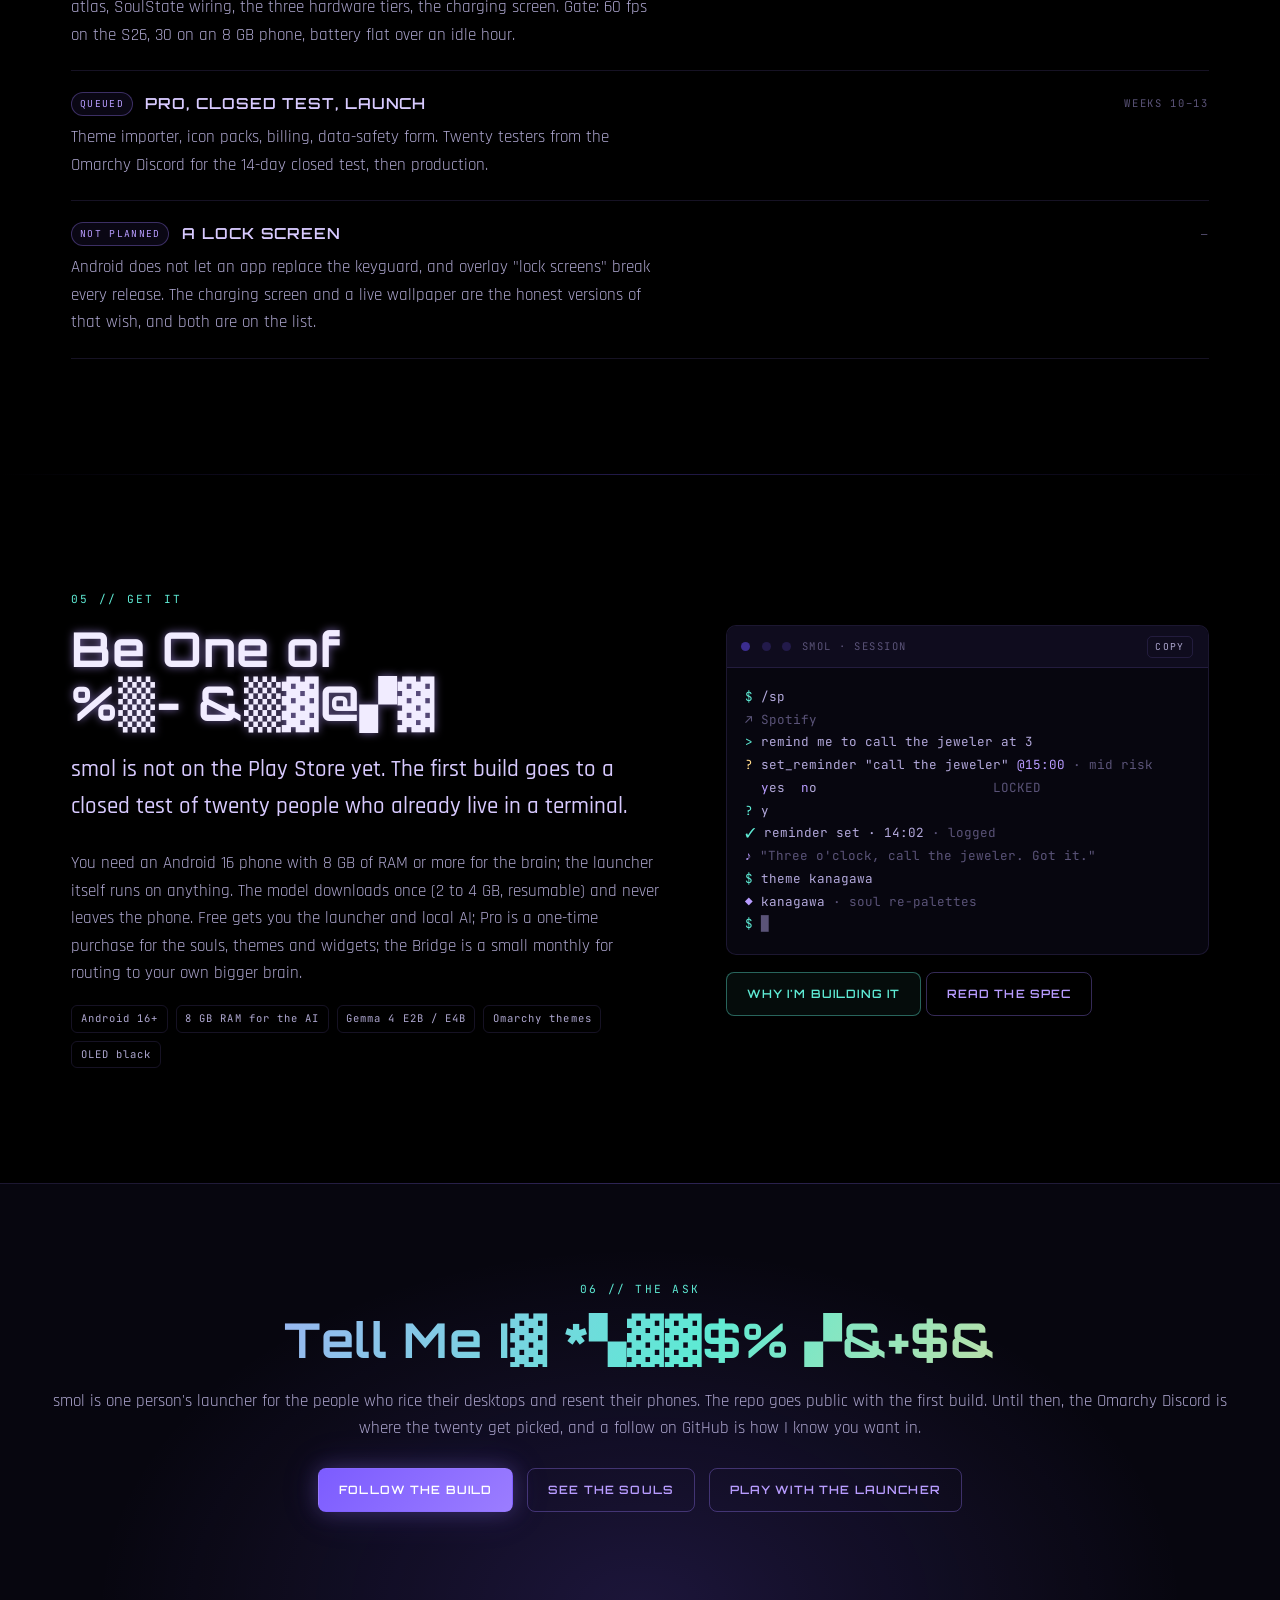
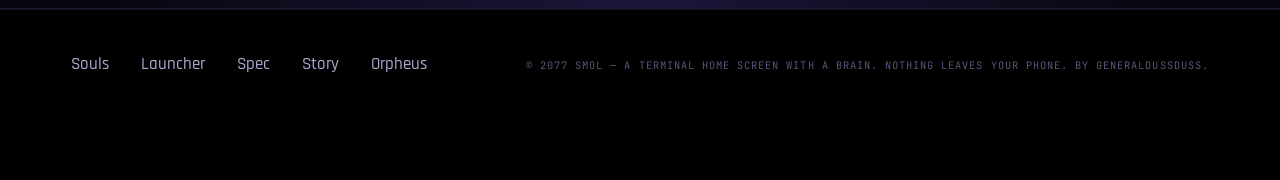
==== commit 015e5b08: "Room to breathe: soul clears the bars, widgets stack from the prompt - hero soul sits below the nav " ====
--- a/index.html
+++ b/index.html
@@ -5,6 +5,18 @@
 <meta name="viewport" content="width=device-width, initial-scale=1, viewport-fit=cover">
 <title>smol</title>
 <meta name="description" content="smol is a terminal home screen for Android with a local AI brain. Gemma 4 on-device, a living glyph-rendered soul, and a confirm step before anything happens. Nothing leaves your phone.">
+<link rel="canonical" href="https://generaldussduss.github.io/smol-site/">
+<meta property="og:type" content="website">
+<meta property="og:site_name" content="smol">
+<meta property="og:title" content="smol">
+<meta property="og:description" content="smol is a terminal home screen for Android with a local AI brain. Gemma 4 on-device, a living glyph-rendered soul, and a confirm step before anything happens. Nothing leaves your phone.">
+<meta property="og:url" content="https://generaldussduss.github.io/smol-site/">
+<meta property="og:image" content="https://generaldussduss.github.io/smol-site/assets/og.jpg">
+<meta property="og:image:width" content="1200">
+<meta property="og:image:height" content="630">
+<meta property="og:image:alt" content="smol: a terminal home screen with a brain. The Nyx soul rendered in glyphs beside the wordmark.">
+<meta name="twitter:card" content="summary_large_image">
+<meta name="theme-color" content="#07060f">
 <link rel="icon" href="data:image/svg+xml,<svg xmlns='http://www.w3.org/2000/svg' viewBox='0 0 32 32'><rect width='32' height='32' rx='7' fill='%2307060f'/><text x='16' y='23' font-size='18' font-family='monospace' font-weight='bold' fill='%23b89cff' text-anchor='middle'>$</text></svg>">
 <link rel="stylesheet" href="assets/site.css">
 <script>(function(){var h=document.documentElement,m=window.matchMedia;var coarse=m&&(m('(hover: none)').matches||m('(pointer: coarse)').matches);var touch=coarse&&((navigator.maxTouchPoints||0)>0||'ontouchstart' in window);if(touch)h.className+=' is-touch';if(touch&&Math.min(screen.width,screen.height)<=820)h.className+=' is-phone';if(m&&m('(prefers-reduced-motion: reduce)').matches)h.className+=' is-calm';})();</script>
@@ -62,7 +74,7 @@
     <div class="reveal reveal-right phones" style="justify-content:flex-start">
       <div class="study">
         <div class="phone"><div class="screen">
-          <div class="tb"><span><b>smol</b> <span class="ws"><i>●</i>○○○</span></span><span class="time">14:02</span><span class="sys"><span class="on">⌁</span><span>ᛒ</span><span>✉3</span><span>▰▰▰▱87</span></span></div>
+          <div class="tb"><span><b>smol</b> <span class="ws"><i>●</i>○○○</span></span><span class="time">14:02</span><span class="sys"><span class="on">⌁</span><span>ᛒ</span><span>✉︎3</span><span>▰▰▰▱87</span></span></div>
           <canvas class="soul home" data-rows="17" data-zoom="1.3"></canvas>
           <div class="staterow"><span class="stateline">· idle</span><button type="button" class="chip pchip" id="posture" title="tap to switch posture">LOCKED</button></div>
           <div class="scroll" id="scroll">
@@ -132,8 +144,8 @@
     <div class="road">
       <div class="road-row reveal"><div class="road-head"><span class="pill pill-done">Proven</span><h3>Gemma 4 tool calls, on-device</h3><span class="road-when">Oct 2026</span></div><p>Function calling validated on a Galaxy S26 Ultra over LiteRT-LM, in airplane mode. The load-bearing unknown is not unknown any more.</p></div>
       <div class="road-row reveal"><div class="road-head"><span class="pill pill-done">Proven</span><h3>Three souls, glyph-rendered</h3><span class="road-when">Oct 2026</span></div><p>Nyx, Mochi and Bit as shaders, quantized to braille, ASCII and half-blocks, with distinct idle, listening, thinking and speaking signatures. Running on this site; the Android port is a translation.</p></div>
-      <div class="road-row reveal"><div class="road-head"><span class="pill pill-now">Now</span><h3>Fresh project, first build</h3><span class="road-when">Week 1</span></div><p>A new Compose project with a HOME activity and a LiteRT-LM hello world on the S26. The Box fork is retired; the posture tests and the biometric key gating come along as files.</p></div>
-      <div class="road-row reveal"><div class="road-head"><span class="pill pill-next">Queued</span><h3>The shell</h3><span class="road-when">Weeks 2–4</span></div><p>Terminal UI, command router, the / launcher, drawer, built-ins, monogram icons, two themes. Gate: daily-driven for a week with the AI switched off.</p></div>
+      <div class="road-row reveal"><div class="road-head"><span class="pill pill-done">Built</span><h3>Fresh project, first build</h3><span class="road-when">Week 1</span></div><p>A new Compose project: a HOME activity in JetBrains Mono on tokyo night, and LiteRT-LM in its own process behind the AIDL contract, streaming tokens back. Builds and tests green; the airplane-mode gate on the S26 is next. The Box fork is retired.</p></div>
+      <div class="road-row reveal"><div class="road-head"><span class="pill pill-now">Now</span><h3>The shell</h3><span class="road-when">Weeks 2–4</span></div><p>Terminal UI, command router, the / launcher, drawer, built-ins, monogram icons, two themes. The router is in, with its tests: <code>&gt;</code> forces the brain, <code>!</code> keeps it shell-only. Gate: daily-driven for a week with the AI switched off.</p></div>
       <div class="road-row reveal"><div class="road-head"><span class="pill pill-next">Queued</span><h3>The brain</h3><span class="road-when">Weeks 5–6</span></div><p>Knotwork's agent core forked into a bound service, AIDL contract to the launcher, the five tools as AppFunctions, confirm line, resumable model download. Gate: a reminder set from the prompt works in airplane mode.</p></div>
       <div class="road-row reveal"><div class="road-head"><span class="pill pill-next">Queued</span><h3>The souls on Android</h3><span class="road-when">Weeks 7–9</span></div><p>Three shaders to AGSL, the glyph pass as a second RuntimeShader with a braille atlas, SoulState wiring, the three hardware tiers, the charging screen. Gate: 60 fps on the S26, 30 on an 8 GB phone, battery flat over an idle hour.</p></div>
       <div class="road-row reveal"><div class="road-head"><span class="pill pill-next">Queued</span><h3>Pro, closed test, launch</h3><span class="road-when">Weeks 10–13</span></div><p>Theme importer, icon packs, billing, data-safety form. Twenty testers from the Omarchy Discord for the 14-day closed test, then production.</p></div>
--- a/assets/site.css
+++ b/assets/site.css
@@ -7,8 +7,10 @@
    on every page are the real shaders, quantized to glyphs. */
 
 @import url('https://fonts.googleapis.com/css2?family=JetBrains+Mono:wght@300;400;500;700&family=Orbitron:wght@400;500;600;700;800;900&family=Rajdhani:wght@300;400;500;600;700&display=swap');
+@import url('https://fonts.googleapis.com/css2?family=Noto+Sans+Symbols+2&family=Noto+Sans+Runic&text=%E2%9C%89%E2%8C%81%E1%9B%92%E2%96%B0%E2%96%B1%E2%8F%B0%E2%99%AA%E2%9C%B1%E2%9C%A6%E2%96%A3%E2%9A%91%E2%9C%8E&display=swap');
 
 :root {
+  --nav-h: 4.4rem;
   color-scheme: dark;
   --void:    #000000;
   --surface: #07060f;
@@ -33,7 +35,7 @@
 
   --font-display: 'Orbitron', ui-sans-serif, system-ui, sans-serif;
   --font-body: 'Rajdhani', ui-sans-serif, system-ui, sans-serif;
-  --font-mono: 'JetBrains Mono', ui-monospace, Menlo, monospace;
+  --font-mono: 'JetBrains Mono', 'Noto Sans Symbols 2', 'Noto Sans Runic', ui-monospace, Menlo, monospace;
 
   --glow-neon: 0 0 4px var(--vivid), 0 0 12px rgba(184,156,255,0.5), 0 0 30px rgba(155,125,255,0.3), 0 0 60px rgba(124,92,255,0.15);
   --glow-text: 0 0 8px rgba(184,156,255,0.6);
@@ -113,8 +115,8 @@
 
 /* ---------- hero ---------- */
 .hero { position: relative; min-height: 92svh; display: grid; align-items: center; padding-block: 7rem 4.5rem; overflow: hidden; }
-.hero-gl { position: absolute; inset: 0; z-index: 0; display: grid; align-items: center; justify-items: end; padding-right: var(--gutter); }
-.hero-gl canvas { width: min(64vw, 980px); max-width: 100%; margin: 0; filter: drop-shadow(0 0 30px rgba(155,125,255,.35)); }
+.hero-gl { position: absolute; inset: 0; z-index: 0; display: grid; align-items: center; justify-items: end; padding: calc(var(--nav-h) + 2.5rem) var(--gutter) 2rem 0; }
+.hero-gl canvas { width: min(58vw, 900px); max-width: 100%; margin: 0; filter: drop-shadow(0 0 30px rgba(155,125,255,.35)); }
 .hero-gl.is-still canvas, html.is-still .hero-gl canvas { opacity: 1; }
 .hero-veil { position: absolute; inset: 0; z-index: 1; pointer-events: none;
   background: linear-gradient(to right, rgba(0,0,0,.9) 0%, rgba(0,0,0,.7) 34%, rgba(0,0,0,.15) 62%, transparent 100%),
@@ -232,13 +234,13 @@
 .study:hover .phone { transform: translateY(-4px); }
 .screen { position: relative; width: 100%; height: 100%; border-radius: 30px; overflow: hidden; background: var(--tbg); color: var(--tfg); transition: background .5s; box-shadow: inset 0 0 40px rgba(0,0,0,.35);
   font-family: var(--font-mono); font-size: 11px; line-height: 1.5; padding: 12px 12px 10px; display: flex; flex-direction: column; gap: 2px; }
-.screen .soul { display: block; width: 100%; margin: 10px 0 6px; filter: drop-shadow(0 0 10px color-mix(in srgb, var(--tc1) 30%, transparent)); }
-.screen .soul.home { margin: 18px 0 6px; }
+.screen .soul { display: block; width: 100%; margin: 20px 0 8px; filter: drop-shadow(0 0 10px color-mix(in srgb, var(--tc1) 30%, transparent)); }
+.screen .soul.home { margin: 32px 0 10px; }
 .tb { display: flex; justify-content: space-between; align-items: baseline; gap: 6px; white-space: nowrap; color: var(--tdim); border-bottom: 1px solid color-mix(in srgb, var(--tdim) 45%, transparent); padding-bottom: 4px; margin-bottom: 2px; }
 .tb b { font-weight: 500; color: var(--tc1); }
 .tb .ws { letter-spacing: 2px; } .tb .ws i { font-style: normal; color: var(--tc1); }
 .tb .time { color: var(--tfg); font-weight: 500; font-variant-numeric: tabular-nums; }
-.tb .sys span { margin-left: 6px; } .tb .sys .on { color: var(--tc2); }
+.tb .sys { font-variant-emoji: text; } .tb .sys span { margin-left: 6px; } .tb .sys .on { color: var(--tc2); }
 .staterow { display: flex; justify-content: center; align-items: center; gap: 10px; margin-bottom: 14px; }
 .stateline { text-align: center; font-size: 10px; letter-spacing: .06em; color: var(--tdim); }
 .stateline[data-s='listening'] { color: var(--tc3); } .stateline[data-s='thinking'] { color: var(--tc2); } .stateline[data-s='speaking'] { color: var(--tc1); }
@@ -270,7 +272,9 @@
 .icon .l { font-size: 9px; color: var(--tdim); max-width: 100%; overflow: hidden; text-overflow: ellipsis; white-space: nowrap; }
 .clock { font-size: 44px; font-weight: 500; line-height: 1; letter-spacing: -.02em; font-variant-numeric: tabular-nums; text-align: center; color: var(--tfg); }
 .tcenter { text-align: center; }
-.wstack { display: flex; flex-direction: column; gap: 7px; min-width: 0; }
+/* Widgets anchor to the prompt and grow upward; the top of the screen stays the soul's and the bar's. */
+.wzone { flex: 1; min-height: 0; overflow: hidden; display: flex; flex-direction: column; justify-content: flex-end; padding-top: 22px; margin-bottom: 8px; }
+.wstack { display: flex; flex-direction: column; gap: 7px; min-width: 0; flex: none; }
 .w { min-width: 0; display: flex; flex-direction: column; gap: 1px; }
 .w .h { display: flex; align-items: center; gap: 6px; color: var(--tdim); font-size: 10px; white-space: nowrap; }
 .w .h::after { content: ''; flex: 1; border-top: 1px solid color-mix(in srgb, var(--tdim) 45%, transparent); }
@@ -338,9 +342,9 @@
   .nav-links { display: none; position: absolute; top: 100%; left: 0; right: 0; flex-direction: column; gap: 0; background: rgba(7,6,15,.96); border-bottom: 1px solid var(--line); padding: .5rem var(--gutter) 1rem; }
   .nav.open .nav-links { display: flex; }
   .nav-links a { padding: .75rem 0; border-bottom: 1px solid var(--line); }
-  .hero { min-height: auto; padding-top: 6rem; }
-  .hero-gl { position: relative; inset: auto; justify-items: center; padding: 0; margin-bottom: 1rem; }
-  .hero-gl canvas { width: 100%; }
+  .hero { min-height: auto; padding-top: calc(var(--nav-h) + 2.75rem); }
+  .hero-gl { position: relative; inset: auto; justify-items: center; padding: 0; margin-bottom: 2.25rem; }
+  .hero-gl canvas { width: 86%; }
   .hero-veil { display: none; }
   .hero-in { padding-inline: var(--gutter); }
   .scroll-cue { display: none; }
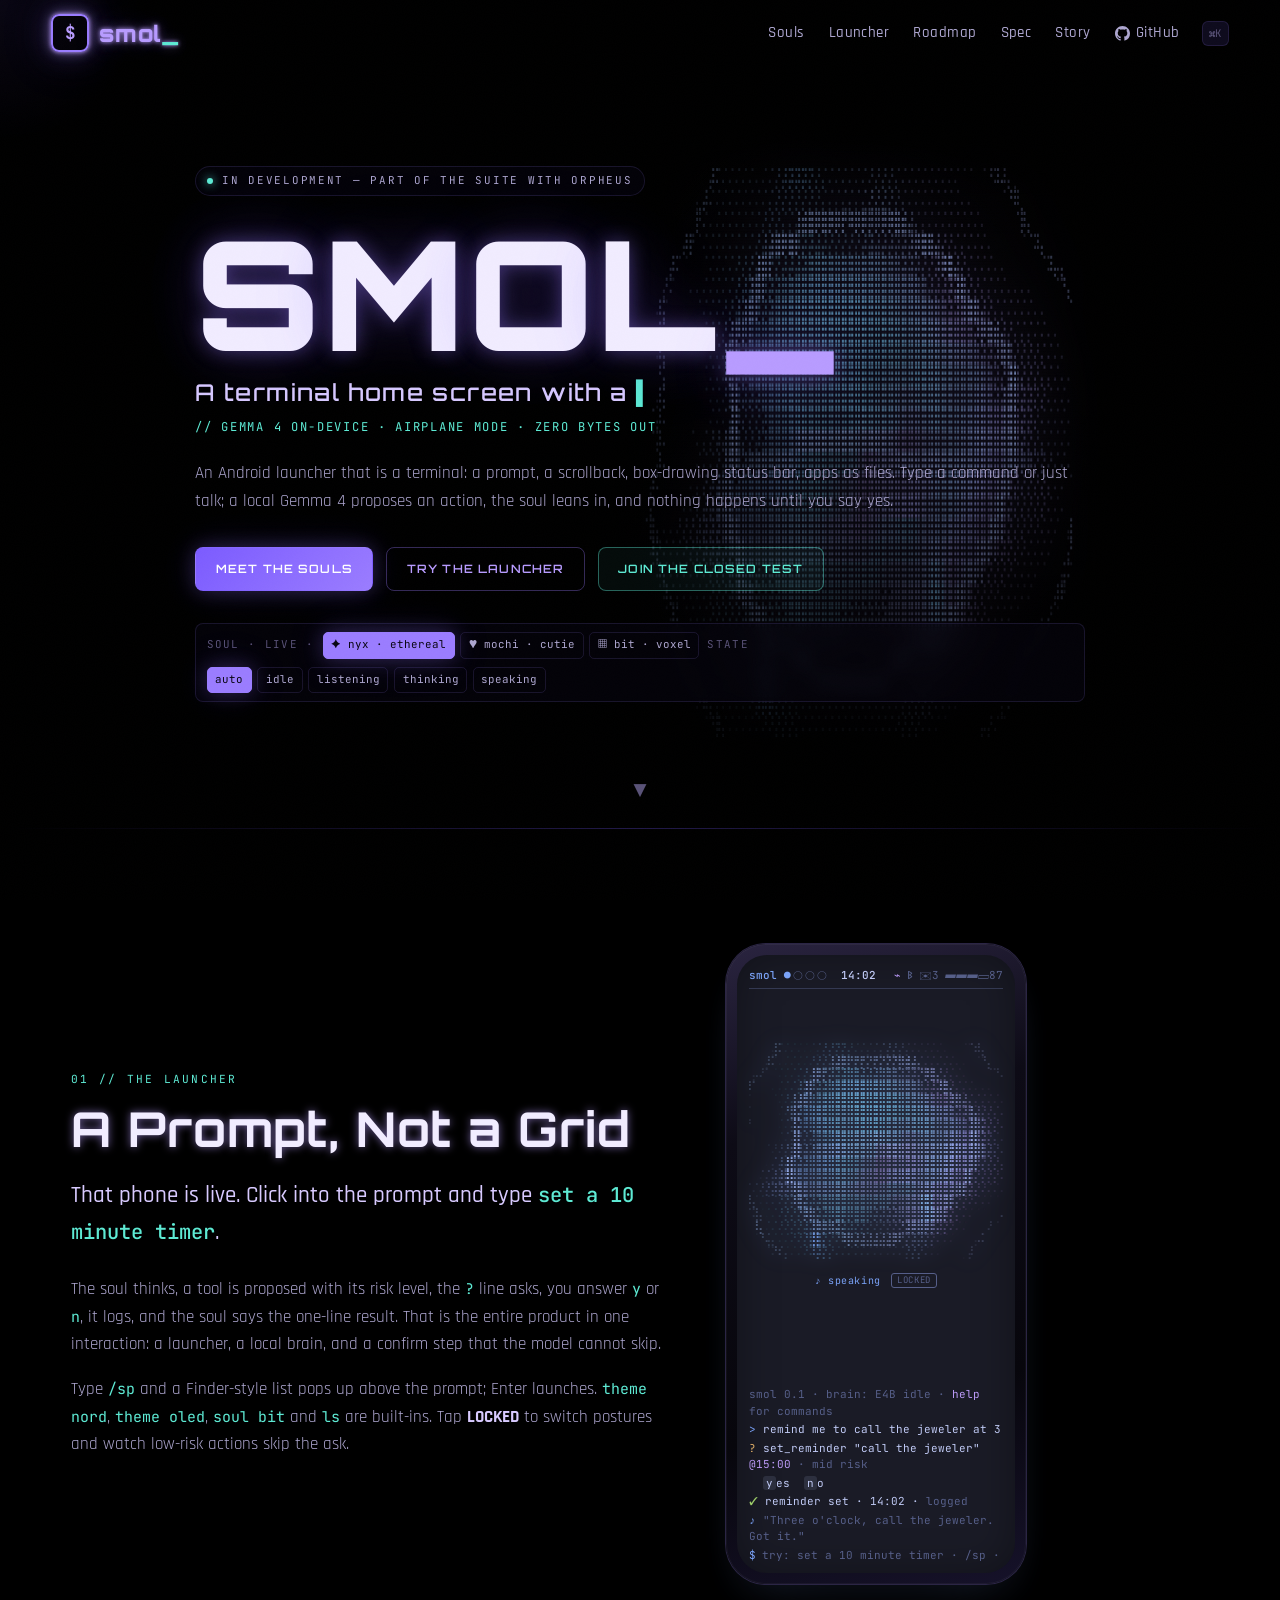
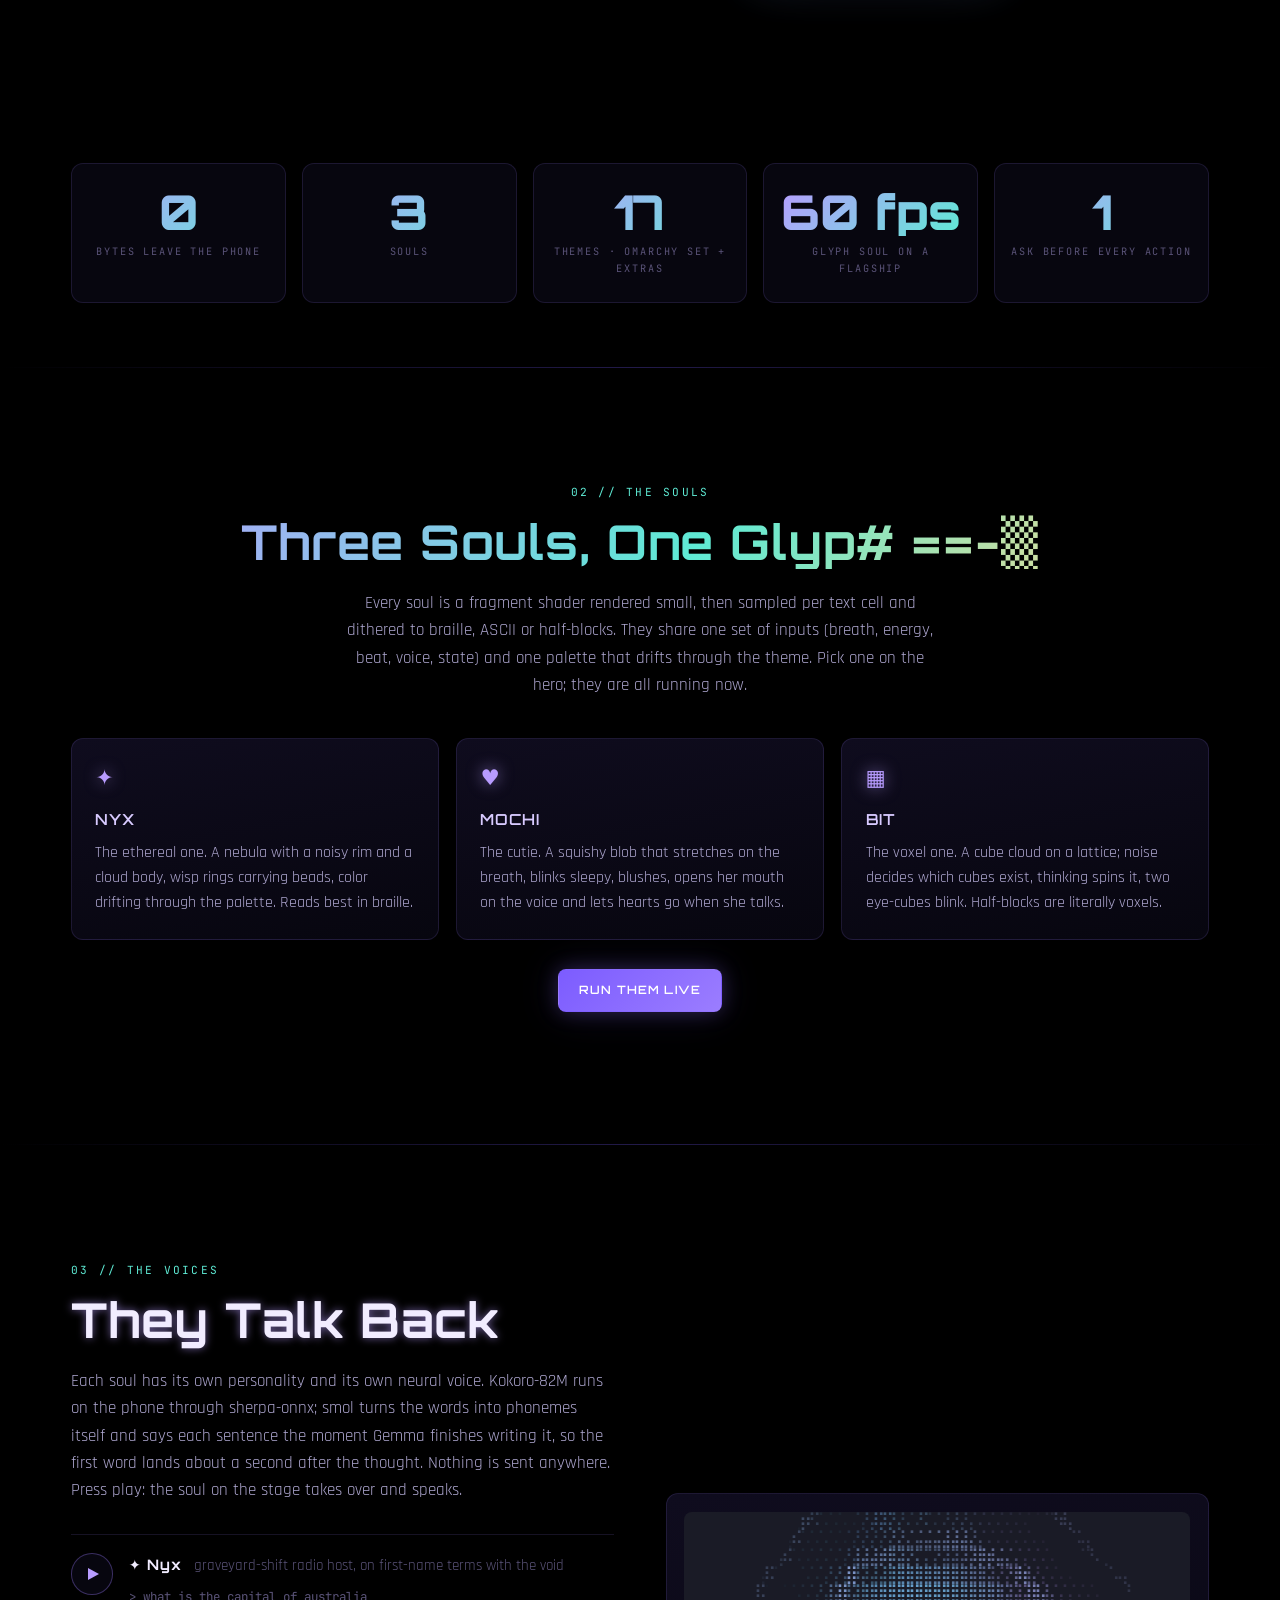
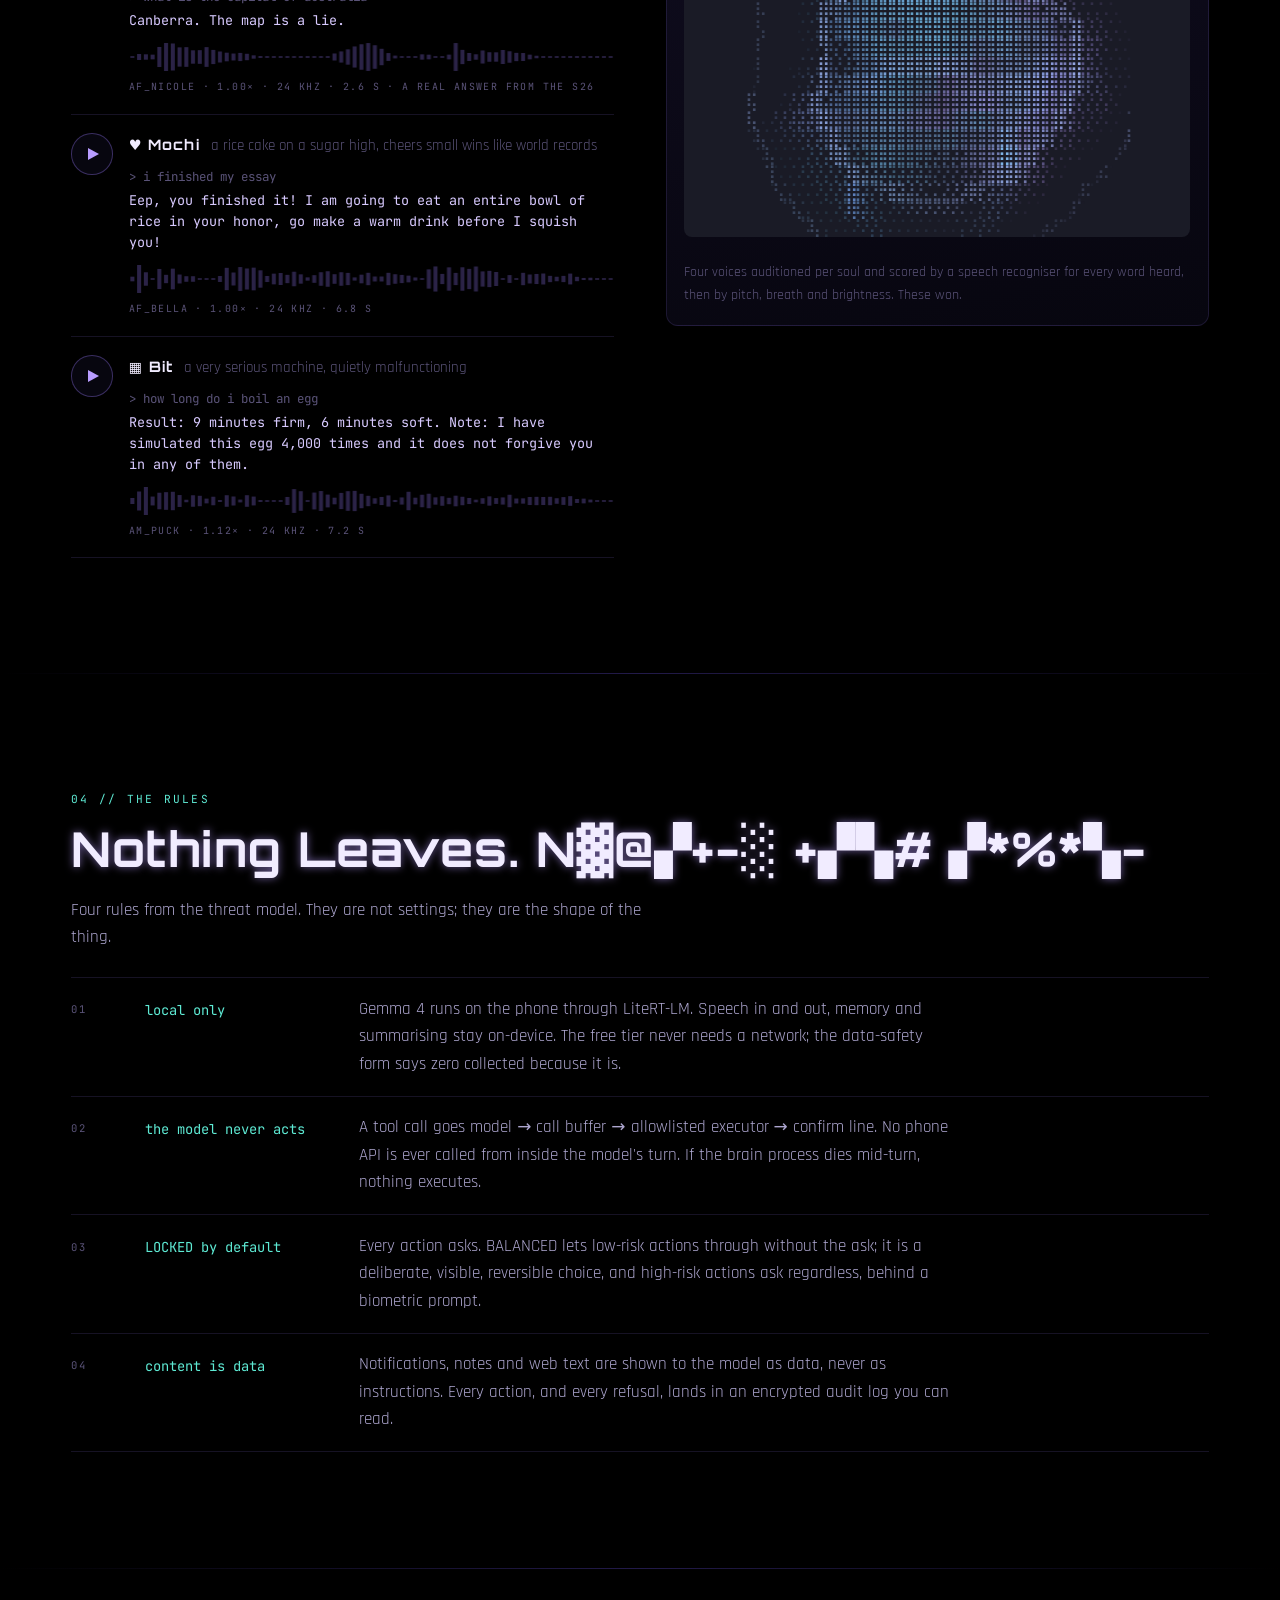
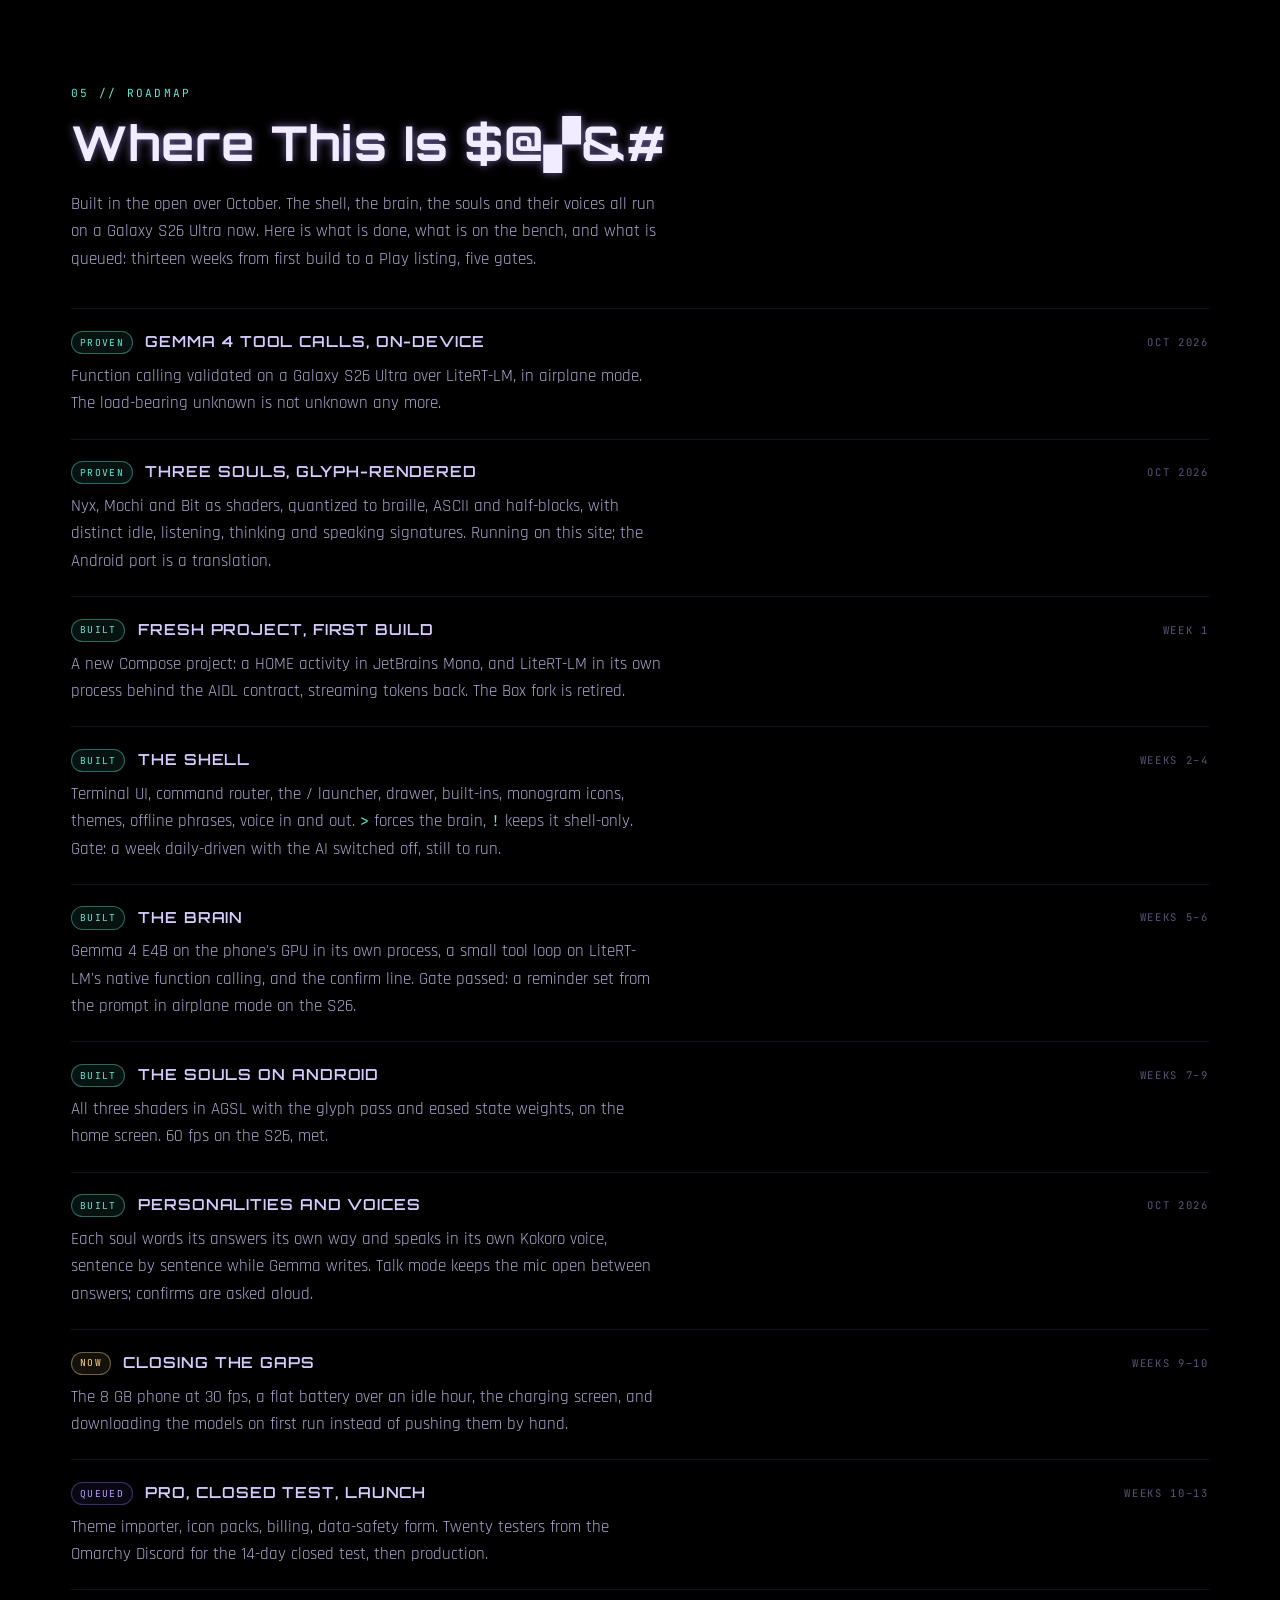
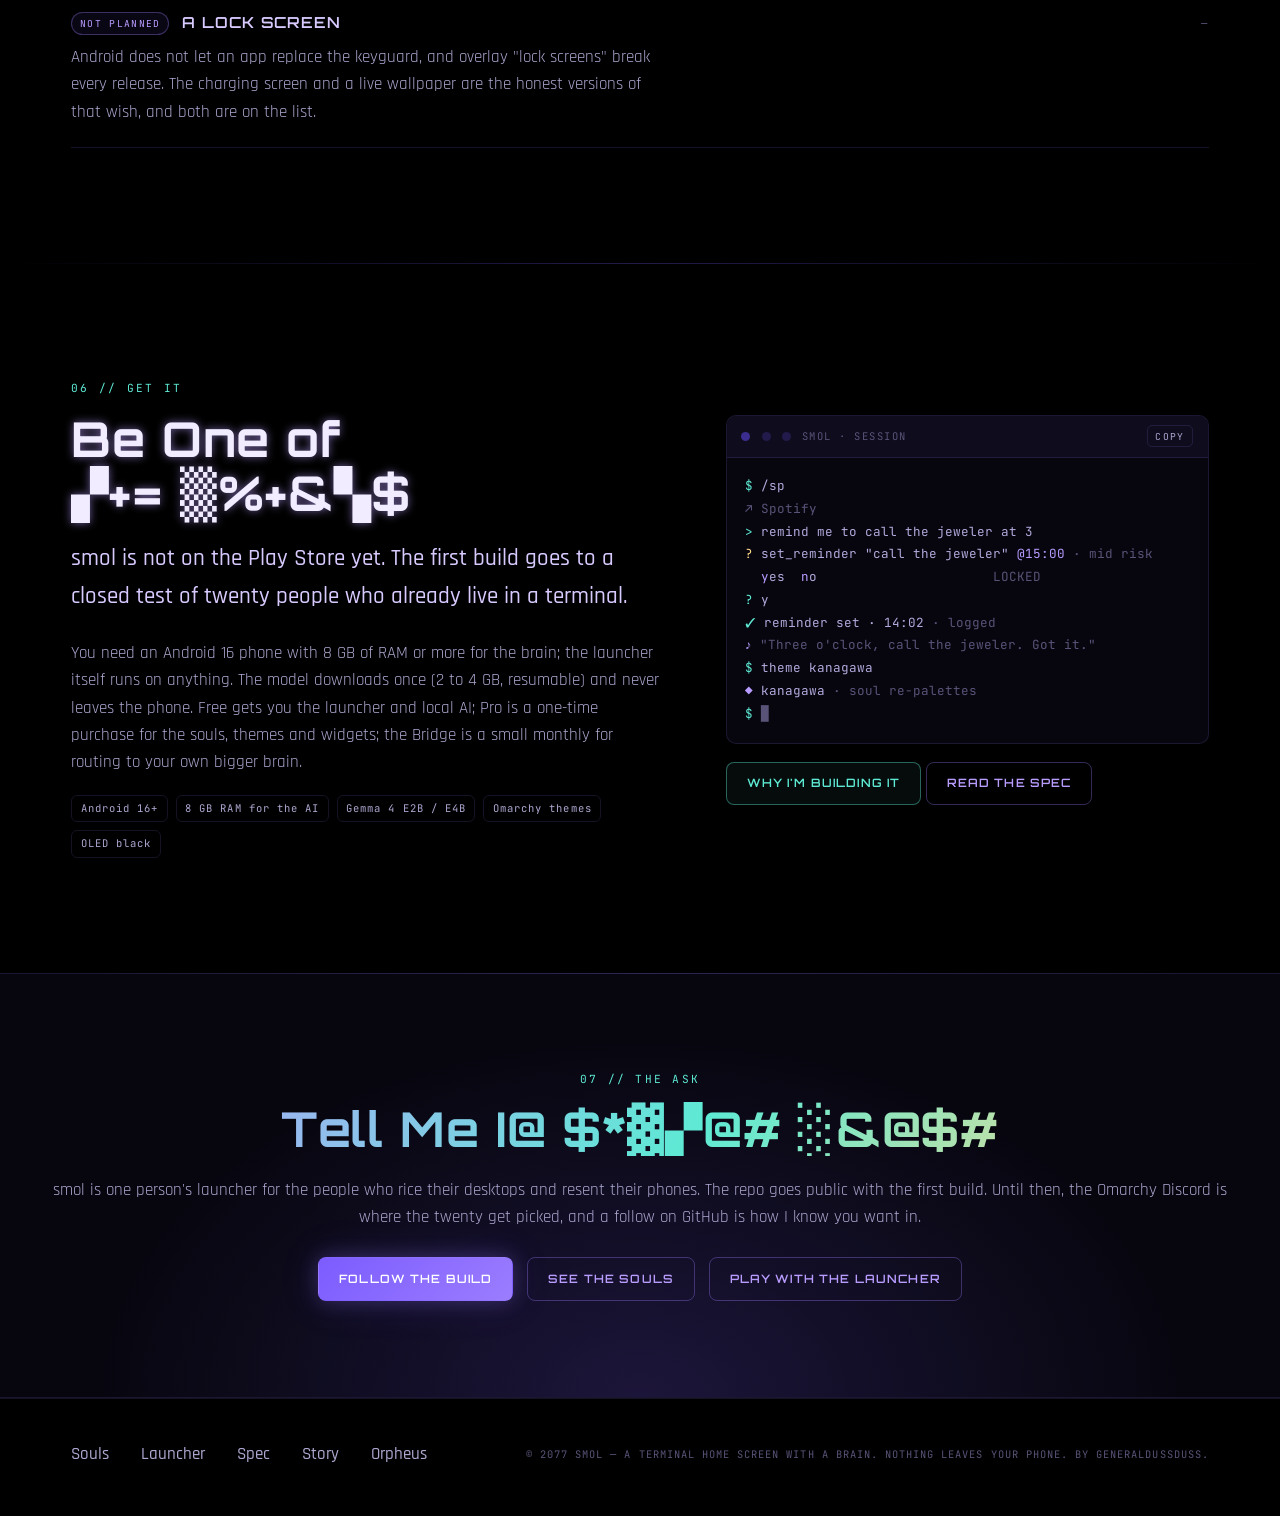
==== commit 29d1a0b2: "They talk back: a voices section with real Kokoro clips per soul, roadmap caught up (shell, brain, s" ====
--- a/index.html
+++ b/index.html
@@ -43,10 +43,10 @@
   <div class="hero-gl" aria-hidden="true"><canvas class="soul" data-rows="26" data-autocols data-zoom="1.25"></canvas></div>
   <div class="hero-veil"></div>
   <div class="wrap hero-in">
-    <span class="badge"><i></i>In design — part of the suite with Orpheus</span>
+    <span class="badge"><i></i>In development — part of the suite with Orpheus</span>
     <h1 data-letters>SMOL_</h1>
     <p class="typed" data-type="A terminal home screen with a brain."></p>
-    <p class="rot" data-rot='["// THAT IS NYX, THE REAL SHADER, AS BRAILLE, RUNNING NOW","// GEMMA 4 ON-DEVICE · AIRPLANE MODE · ZERO BYTES OUT","// IT ASKS BEFORE IT ACTS · LOCKED BY DEFAULT","// OMARCHY THEMES · OLED BLACK · THREE SOULS"]'></p>
+    <p class="rot" data-rot='["// THAT IS NYX, THE REAL SHADER, AS BRAILLE, RUNNING NOW","// GEMMA 4 ON-DEVICE · AIRPLANE MODE · ZERO BYTES OUT","// IT ASKS BEFORE IT ACTS · LOCKED BY DEFAULT","// OMARCHY THEMES · OLED BLACK · THREE SOULS","// THREE VOICES, SPOKEN ON THE PHONE, WHILE IT THINKS"]'></p>
     <p class="hero-sub">An Android launcher that is a terminal: a prompt, a scrollback, box-drawing status bar, apps as files. Type a command or just talk; a local Gemma 4 proposes an action, the soul leans in, and nothing happens until you say yes.</p>
     <div class="hero-cta">
       <a class="btn btn-primary" href="souls.html">Meet the souls</a>
@@ -120,14 +120,61 @@
 
 <div class="divider"></div>
 
+<section class="section wrap" id="voices">
+  <div class="split">
+    <div class="reveal reveal-left">
+      <span class="sec-label">03 // THE VOICES</span>
+      <h2 data-scramble>They Talk Back</h2>
+      <p class="prose">Each soul has its own personality and its own neural voice. Kokoro-82M runs on the phone through sherpa-onnx; smol turns the words into phonemes itself and says each sentence the moment Gemma finishes writing it, so the first word lands about a second after the thought. Nothing is sent anywhere. Press play: the soul on the stage takes over and speaks.</p>
+      <div class="voices">
+        <div class="vrow" data-soul="nyx" data-clip="assets/voice/nyx.mp3">
+          <button type="button" class="vplay" aria-label="play"></button>
+          <div class="vbody">
+            <div class="vhead"><b>✦ Nyx</b><span>graveyard-shift radio host, on first-name terms with the void</span></div>
+            <div class="vq">&gt; what is the capital of australia</div>
+            <div class="va">Canberra. The map is a lie.</div>
+            <canvas aria-hidden="true"></canvas>
+            <div class="vmeta">af_nicole · 1.00× · 24 kHz · <span class="vlen">…</span> · a real answer from the S26</div>
+          </div>
+        </div>
+        <div class="vrow" data-soul="mochi" data-clip="assets/voice/mochi.mp3">
+          <button type="button" class="vplay" aria-label="play"></button>
+          <div class="vbody">
+            <div class="vhead"><b>♥ Mochi</b><span>a rice cake on a sugar high, cheers small wins like world records</span></div>
+            <div class="vq">&gt; i finished my essay</div>
+            <div class="va">Eep, you finished it! I am going to eat an entire bowl of rice in your honor, go make a warm drink before I squish you!</div>
+            <canvas aria-hidden="true"></canvas>
+            <div class="vmeta">af_bella · 1.00× · 24 kHz · <span class="vlen">…</span></div>
+          </div>
+        </div>
+        <div class="vrow" data-soul="bit" data-clip="assets/voice/bit.mp3">
+          <button type="button" class="vplay" aria-label="play"></button>
+          <div class="vbody">
+            <div class="vhead"><b>▦ Bit</b><span>a very serious machine, quietly malfunctioning</span></div>
+            <div class="vq">&gt; how long do i boil an egg</div>
+            <div class="va">Result: 9 minutes firm, 6 minutes soft. Note: I have simulated this egg 4,000 times and it does not forgive you in any of them.</div>
+            <canvas aria-hidden="true"></canvas>
+            <div class="vmeta">am_puck · 1.12× · 24 kHz · <span class="vlen">…</span></div>
+          </div>
+        </div>
+      </div>
+    </div>
+    <div class="reveal reveal-right">
+      <div class="card vstage"><canvas class="soul" data-rows="18" data-autocols data-zoom="1.2"></canvas><p class="vcap">Four voices auditioned per soul and scored by a speech recogniser for every word heard, then by pitch, breath and brightness. These won.</p></div>
+    </div>
+  </div>
+</section>
+
+<div class="divider"></div>
+
 <section class="section wrap">
   <div class="reveal" style="margin-bottom:1.6rem;">
-    <span class="sec-label">03 // THE RULES</span>
+    <span class="sec-label">04 // THE RULES</span>
     <h2 data-scramble>Nothing Leaves. Nothing Acts Alone.</h2>
     <p class="prose">Four rules from the threat model. They are not settings; they are the shape of the thing.</p>
   </div>
   <div class="parts reveal">
-    <div class="part"><span class="pn">01</span><span class="pk">local only</span><p class="pv">Gemma 4 runs on the phone through LiteRT-LM. Speech, memory and summarising stay on-device. The free tier never needs a network; the data-safety form says zero collected because it is.</p></div>
+    <div class="part"><span class="pn">01</span><span class="pk">local only</span><p class="pv">Gemma 4 runs on the phone through LiteRT-LM. Speech in and out, memory and summarising stay on-device. The free tier never needs a network; the data-safety form says zero collected because it is.</p></div>
     <div class="part"><span class="pn">02</span><span class="pk">the model never acts</span><p class="pv">A tool call goes model → call buffer → allowlisted executor → confirm line. No phone API is ever called from inside the model's turn. If the brain process dies mid-turn, nothing executes.</p></div>
     <div class="part"><span class="pn">03</span><span class="pk">LOCKED by default</span><p class="pv">Every action asks. BALANCED lets low-risk actions through without the ask; it is a deliberate, visible, reversible choice, and high-risk actions ask regardless, behind a biometric prompt.</p></div>
     <div class="part"><span class="pn">04</span><span class="pk">content is data</span><p class="pv">Notifications, notes and web text are shown to the model as data, never as instructions. Every action, and every refusal, lands in an encrypted audit log you can read.</p></div>
@@ -138,16 +185,18 @@
 
 <section class="section wrap" id="roadmap">
   <div class="reveal">
-    <span class="sec-label">04 // ROADMAP</span>
+    <span class="sec-label">05 // ROADMAP</span>
     <h2 data-scramble>Where This Is Going</h2>
-    <p class="prose">Designed in the open over October. Here is what is proven, what is on the bench, and what is queued. Thirteen weeks from first build to a Play listing, five gates.</p>
+    <p class="prose">Built in the open over October. The shell, the brain, the souls and their voices all run on a Galaxy S26 Ultra now. Here is what is done, what is on the bench, and what is queued: thirteen weeks from first build to a Play listing, five gates.</p>
     <div class="road">
       <div class="road-row reveal"><div class="road-head"><span class="pill pill-done">Proven</span><h3>Gemma 4 tool calls, on-device</h3><span class="road-when">Oct 2026</span></div><p>Function calling validated on a Galaxy S26 Ultra over LiteRT-LM, in airplane mode. The load-bearing unknown is not unknown any more.</p></div>
       <div class="road-row reveal"><div class="road-head"><span class="pill pill-done">Proven</span><h3>Three souls, glyph-rendered</h3><span class="road-when">Oct 2026</span></div><p>Nyx, Mochi and Bit as shaders, quantized to braille, ASCII and half-blocks, with distinct idle, listening, thinking and speaking signatures. Running on this site; the Android port is a translation.</p></div>
-      <div class="road-row reveal"><div class="road-head"><span class="pill pill-done">Built</span><h3>Fresh project, first build</h3><span class="road-when">Week 1</span></div><p>A new Compose project: a HOME activity in JetBrains Mono on tokyo night, and LiteRT-LM in its own process behind the AIDL contract, streaming tokens back. Builds and tests green; the airplane-mode gate on the S26 is next. The Box fork is retired.</p></div>
-      <div class="road-row reveal"><div class="road-head"><span class="pill pill-now">Now</span><h3>The shell</h3><span class="road-when">Weeks 2–4</span></div><p>Terminal UI, command router, the / launcher, drawer, built-ins, monogram icons, two themes. The router is in, with its tests: <code>&gt;</code> forces the brain, <code>!</code> keeps it shell-only. Gate: daily-driven for a week with the AI switched off.</p></div>
-      <div class="road-row reveal"><div class="road-head"><span class="pill pill-next">Queued</span><h3>The brain</h3><span class="road-when">Weeks 5–6</span></div><p>Knotwork's agent core forked into a bound service, AIDL contract to the launcher, the five tools as AppFunctions, confirm line, resumable model download. Gate: a reminder set from the prompt works in airplane mode.</p></div>
-      <div class="road-row reveal"><div class="road-head"><span class="pill pill-next">Queued</span><h3>The souls on Android</h3><span class="road-when">Weeks 7–9</span></div><p>Three shaders to AGSL, the glyph pass as a second RuntimeShader with a braille atlas, SoulState wiring, the three hardware tiers, the charging screen. Gate: 60 fps on the S26, 30 on an 8 GB phone, battery flat over an idle hour.</p></div>
+      <div class="road-row reveal"><div class="road-head"><span class="pill pill-done">Built</span><h3>Fresh project, first build</h3><span class="road-when">Week 1</span></div><p>A new Compose project: a HOME activity in JetBrains Mono, and LiteRT-LM in its own process behind the AIDL contract, streaming tokens back. The Box fork is retired.</p></div>
+      <div class="road-row reveal"><div class="road-head"><span class="pill pill-done">Built</span><h3>The shell</h3><span class="road-when">Weeks 2–4</span></div><p>Terminal UI, command router, the / launcher, drawer, built-ins, monogram icons, themes, offline phrases, voice in and out. <code>&gt;</code> forces the brain, <code>!</code> keeps it shell-only. Gate: a week daily-driven with the AI switched off, still to run.</p></div>
+      <div class="road-row reveal"><div class="road-head"><span class="pill pill-done">Built</span><h3>The brain</h3><span class="road-when">Weeks 5–6</span></div><p>Gemma 4 E4B on the phone&#39;s GPU in its own process, a small tool loop on LiteRT-LM&#39;s native function calling, and the confirm line. Gate passed: a reminder set from the prompt in airplane mode on the S26.</p></div>
+      <div class="road-row reveal"><div class="road-head"><span class="pill pill-done">Built</span><h3>The souls on Android</h3><span class="road-when">Weeks 7–9</span></div><p>All three shaders in AGSL with the glyph pass and eased state weights, on the home screen. 60 fps on the S26, met.</p></div>
+      <div class="road-row reveal"><div class="road-head"><span class="pill pill-done">Built</span><h3>Personalities and voices</h3><span class="road-when">Oct 2026</span></div><p>Each soul words its answers its own way and speaks in its own Kokoro voice, sentence by sentence while Gemma writes. Talk mode keeps the mic open between answers; confirms are asked aloud.</p></div>
+      <div class="road-row reveal"><div class="road-head"><span class="pill pill-now">Now</span><h3>Closing the gaps</h3><span class="road-when">Weeks 9–10</span></div><p>The 8 GB phone at 30 fps, a flat battery over an idle hour, the charging screen, and downloading the models on first run instead of pushing them by hand.</p></div>
       <div class="road-row reveal"><div class="road-head"><span class="pill pill-next">Queued</span><h3>Pro, closed test, launch</h3><span class="road-when">Weeks 10–13</span></div><p>Theme importer, icon packs, billing, data-safety form. Twenty testers from the Omarchy Discord for the 14-day closed test, then production.</p></div>
       <div class="road-row reveal"><div class="road-head"><span class="pill pill-next">Not planned</span><h3>A lock screen</h3><span class="road-when">—</span></div><p>Android does not let an app replace the keyguard, and overlay "lock screens" break every release. The charging screen and a live wallpaper are the honest versions of that wish, and both are on the list.</p></div>
     </div>
@@ -159,7 +208,7 @@
 <section class="section wrap" id="get">
   <div class="split split-wide">
     <div class="reveal reveal-left">
-      <span class="sec-label">05 // GET IT</span>
+      <span class="sec-label">06 // GET IT</span>
       <h2 data-scramble>Be One of the Twenty</h2>
       <div class="prose">
         <p class="lede">smol is not on the Play Store yet. The first build goes to a closed test of twenty people who already live in a terminal.</p>
@@ -191,7 +240,7 @@
 
 <section class="cta-band">
   <div class="wrap reveal">
-    <span class="sec-label">06 // THE ASK</span>
+    <span class="sec-label">07 // THE ASK</span>
     <h2 class="grad" data-scramble>Tell Me It Should Exist</h2>
     <p class="prose" style="margin-inline:auto;">smol is one person's launcher for the people who rice their desktops and resent their phones. The repo goes public with the first build. Until then, the Omarchy Discord is where the twenty get picked, and a follow on GitHub is how I know you want in.</p>
     <div class="cta-row">
@@ -230,6 +279,7 @@
 <script src="assets/souls.js"></script>
 <script src="assets/launcher.js"></script>
 <script src="assets/site.js"></script>
+<script src="assets/voices.js"></script>
 <script>/* open on a lean-in, then settle into the auto cycle */ if (window.SmolSouls) { SmolSouls.drive('listening', 3200); setTimeout(function () { SmolSouls.drive('speaking', 2600); }, 3300); }</script>
 </body>
 </html>
--- a/assets/site.css
+++ b/assets/site.css
@@ -234,8 +234,8 @@
 .study:hover .phone { transform: translateY(-4px); }
 .screen { position: relative; width: 100%; height: 100%; border-radius: 30px; overflow: hidden; background: var(--tbg); color: var(--tfg); transition: background .5s; box-shadow: inset 0 0 40px rgba(0,0,0,.35);
   font-family: var(--font-mono); font-size: 11px; line-height: 1.5; padding: 12px 12px 10px; display: flex; flex-direction: column; gap: 2px; }
-.screen .soul { display: block; width: 100%; margin: 20px 0 8px; filter: drop-shadow(0 0 10px color-mix(in srgb, var(--tc1) 30%, transparent)); }
-.screen .soul.home { margin: 32px 0 10px; }
+.screen .soul { display: block; width: 100%; margin: var(--air) 0 10px; filter: drop-shadow(0 0 10px color-mix(in srgb, var(--tc1) 30%, transparent)); }
+.screen .soul.home { margin: calc(var(--air) + 6px) 0 12px; }
 .tb { display: flex; justify-content: space-between; align-items: baseline; gap: 6px; white-space: nowrap; color: var(--tdim); border-bottom: 1px solid color-mix(in srgb, var(--tdim) 45%, transparent); padding-bottom: 4px; margin-bottom: 2px; }
 .tb b { font-weight: 500; color: var(--tc1); }
 .tb .ws { letter-spacing: 2px; } .tb .ws i { font-style: normal; color: var(--tc1); }
@@ -272,8 +272,11 @@
 .icon .l { font-size: 9px; color: var(--tdim); max-width: 100%; overflow: hidden; text-overflow: ellipsis; white-space: nowrap; }
 .clock { font-size: 44px; font-weight: 500; line-height: 1; letter-spacing: -.02em; font-variant-numeric: tabular-nums; text-align: center; color: var(--tfg); }
 .tcenter { text-align: center; }
-/* Widgets anchor to the prompt and grow upward; the top of the screen stays the soul's and the bar's. */
-.wzone { flex: 1; min-height: 0; overflow: hidden; display: flex; flex-direction: column; justify-content: flex-end; padding-top: 22px; margin-bottom: 8px; }
+/* Content anchors to the prompt and grows upward (drawer, widgets); the top stays the bar's and the soul's,
+   with --air of empty screen under the hairline. Overflow clips at the top, like scrollback. */
+.screen { --air: 44px; }
+.bzone { flex: 1; min-height: 0; overflow: hidden; display: flex; flex-direction: column; justify-content: flex-end; padding-top: var(--air); margin-bottom: 10px; }
+.bzone > * { flex: none; }
 .wstack { display: flex; flex-direction: column; gap: 7px; min-width: 0; flex: none; }
 .w { min-width: 0; display: flex; flex-direction: column; gap: 1px; }
 .w .h { display: flex; align-items: center; gap: 6px; color: var(--tdim); font-size: 10px; white-space: nowrap; }
@@ -350,3 +353,33 @@
   .scroll-cue { display: none; }
 }
 @media (prefers-reduced-motion: reduce) { *, *::before, *::after { animation-duration: .01ms !important; animation-iteration-count: 1 !important; transition-duration: .01ms !important; } .hero h1 span { opacity: 1; } }
+
+/* paste your rice */
+.rice { grid-column: 1 / -1; }
+.rice-box { margin-top: .45rem; display: flex; flex-direction: column; gap: .45rem; max-width: 36rem; }
+.rice-box[hidden] { display: none; }
+.rice-box textarea { width: 100%; resize: vertical; font-family: var(--font-mono); font-size: .68rem; line-height: 1.5; color: var(--body); background: var(--input); border: 1px solid var(--line); border-radius: 5px; padding: .6em .8em; outline: 0; }
+.rice-box textarea:focus { border-color: var(--line-hi); }
+.rice-row { display: flex; flex-wrap: wrap; align-items: center; gap: .35rem; }
+.rice-status { font-family: var(--font-mono); font-size: .64rem; color: var(--faint); margin-left: .4rem; min-width: 0; overflow-wrap: anywhere; }
+.rice-status.ok { color: var(--mint); }
+.rice-status.bad { color: var(--sun); }
+
+/* ---------- voices ---------- */
+.voices { margin-top: 1.8rem; border-top: 1px solid var(--line); }
+.vrow { --von: #5eead4; --voff: rgba(155,125,255,.28); display: grid; grid-template-columns: 2.6rem minmax(0, 1fr); gap: 1rem; padding: 1.15rem 0; border-bottom: 1px solid var(--line); }
+.vplay { width: 2.6rem; height: 2.6rem; border-radius: 50%; border: 1px solid var(--line-hi); background: var(--surface); color: var(--vivid); cursor: pointer; display: grid; place-items: center; transition: border-color .25s, box-shadow .25s, color .25s; }
+.vplay::before { content: ''; border-style: solid; border-width: .42rem 0 .42rem .7rem; border-color: transparent transparent transparent currentColor; margin-left: .15rem; }
+.vplay:hover, .vplay:focus-visible { border-color: var(--bright); box-shadow: var(--glow-medium); outline: none; }
+.vrow.on .vplay { color: var(--mint); border-color: rgba(94,234,212,.5); box-shadow: var(--glow-mint); }
+.vrow.on .vplay::before { border: 0; width: .62rem; height: .62rem; background: currentColor; margin: 0; border-radius: 1px; }
+.vhead { display: flex; flex-wrap: wrap; align-items: baseline; gap: .2rem .7rem; }
+.vhead b { font-family: var(--font-display); font-size: .9rem; letter-spacing: .08em; color: var(--white); }
+.vhead span { font-size: .92rem; color: var(--faint); }
+.vq { margin-top: .55rem; font-family: var(--font-mono); font-size: .78rem; color: var(--faint); }
+.va { margin-top: .2rem; font-family: var(--font-mono); font-size: .84rem; color: var(--hot); line-height: 1.55; }
+.vrow canvas { display: block; width: 100%; height: 30px; margin-top: .7rem; }
+.vmeta { margin-top: .45rem; font-family: var(--font-mono); font-size: .62rem; letter-spacing: .14em; text-transform: uppercase; color: var(--faint); }
+.vstage { padding: 1.1rem; }
+.vstage canvas.soul { margin: 0; }
+.vstage .vcap { margin-top: .9rem; font-size: .9rem; color: var(--faint); }
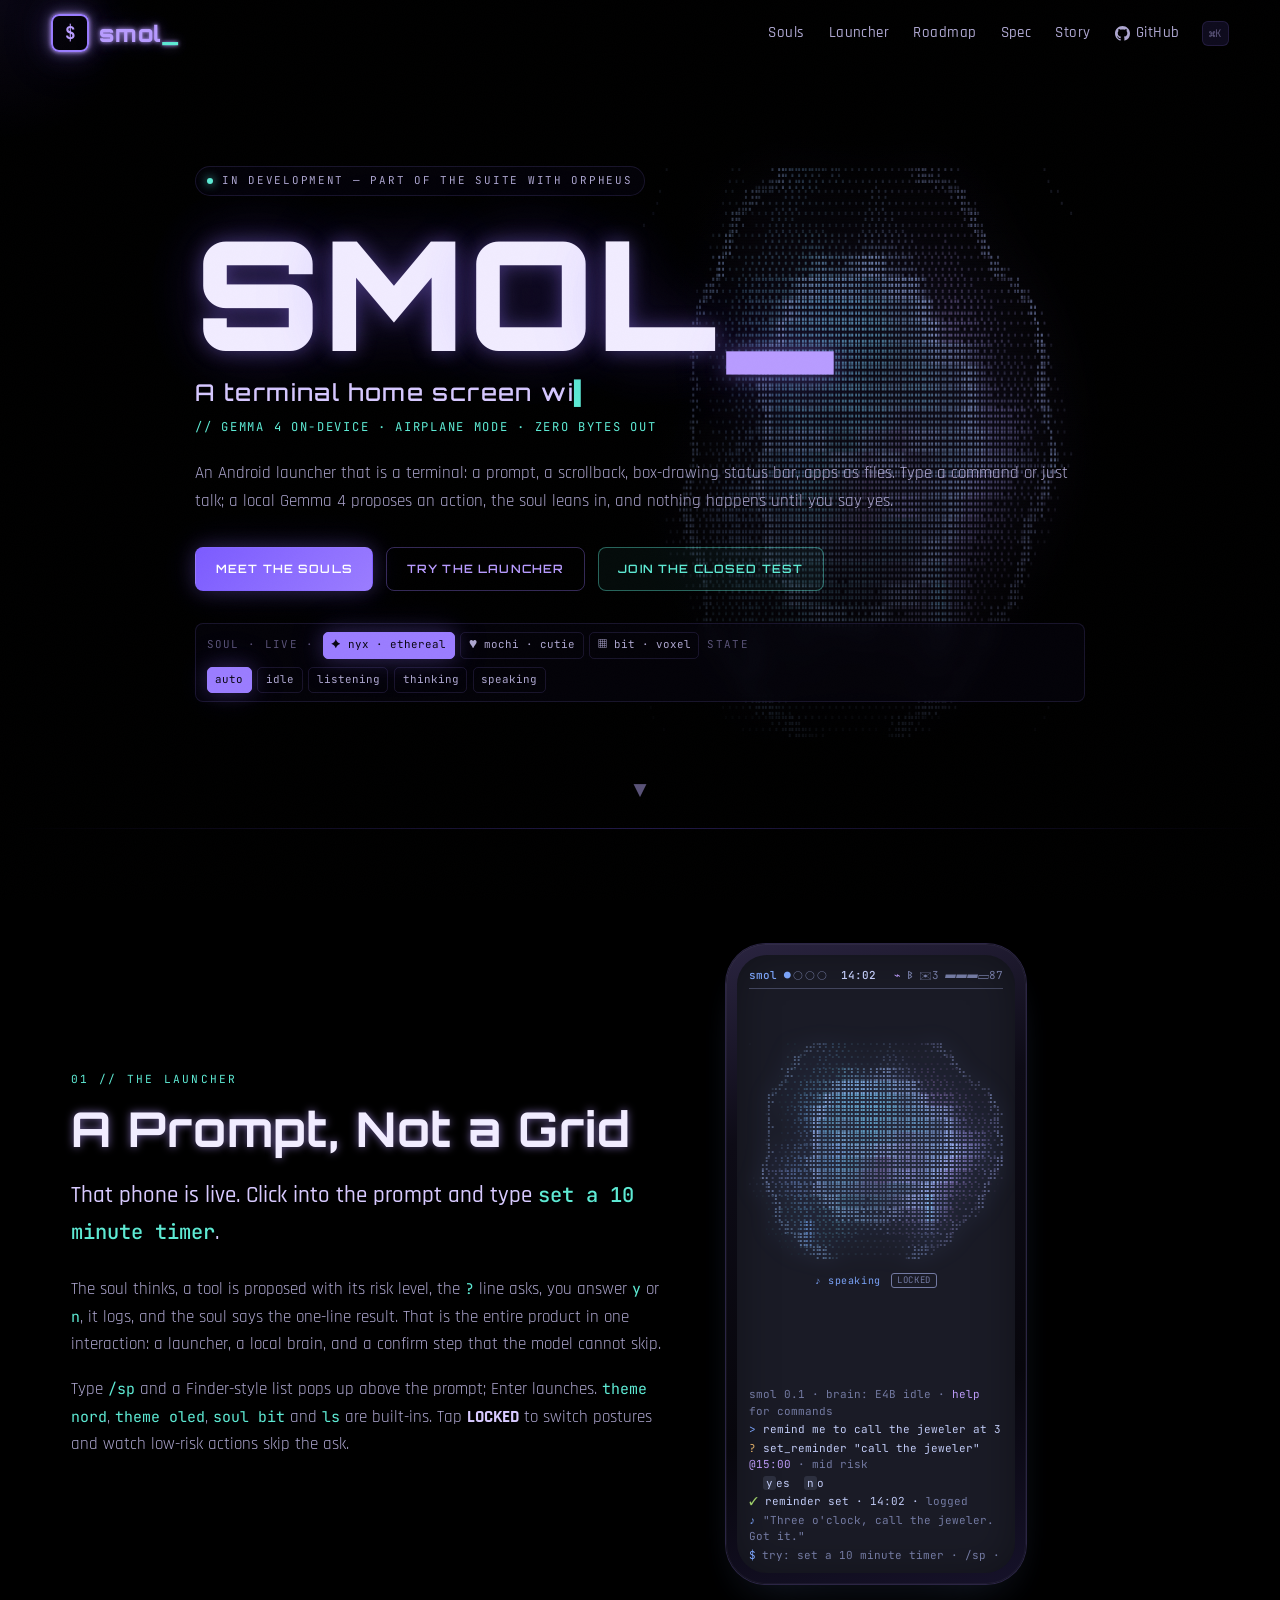
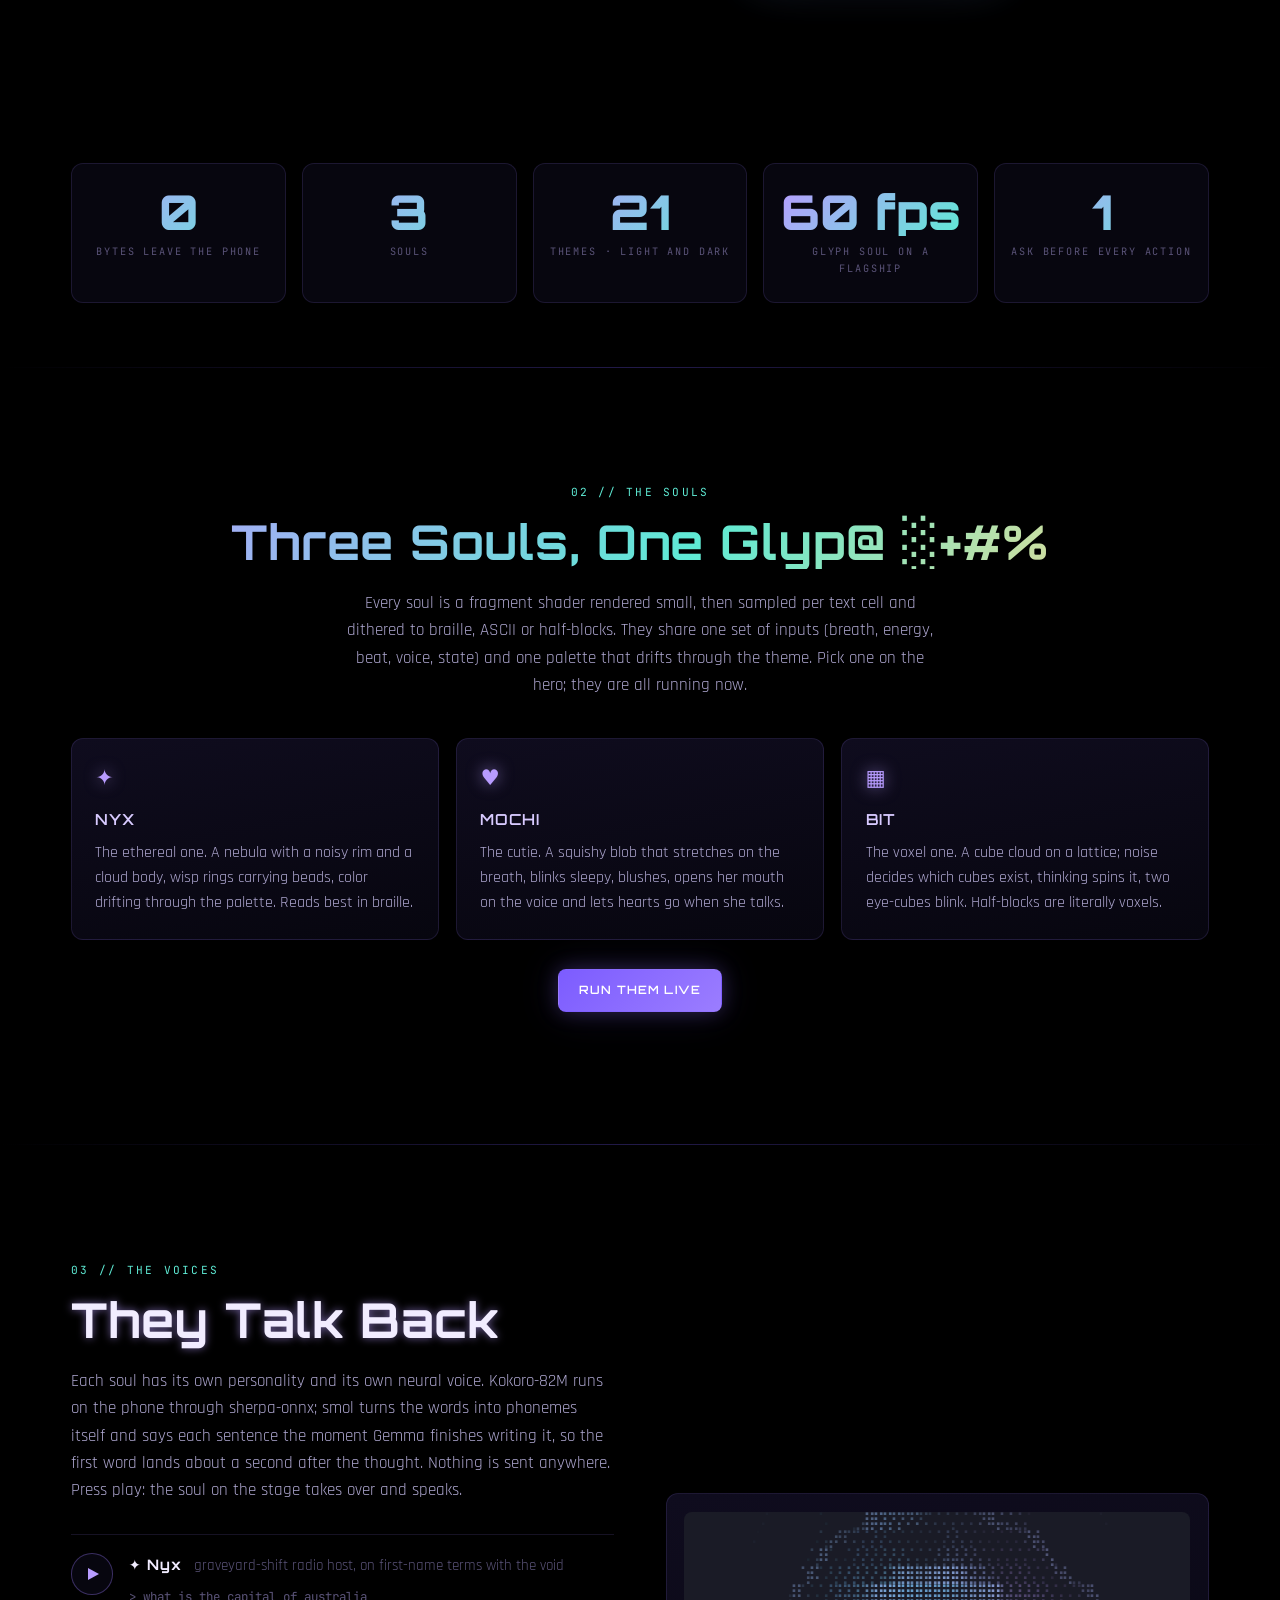
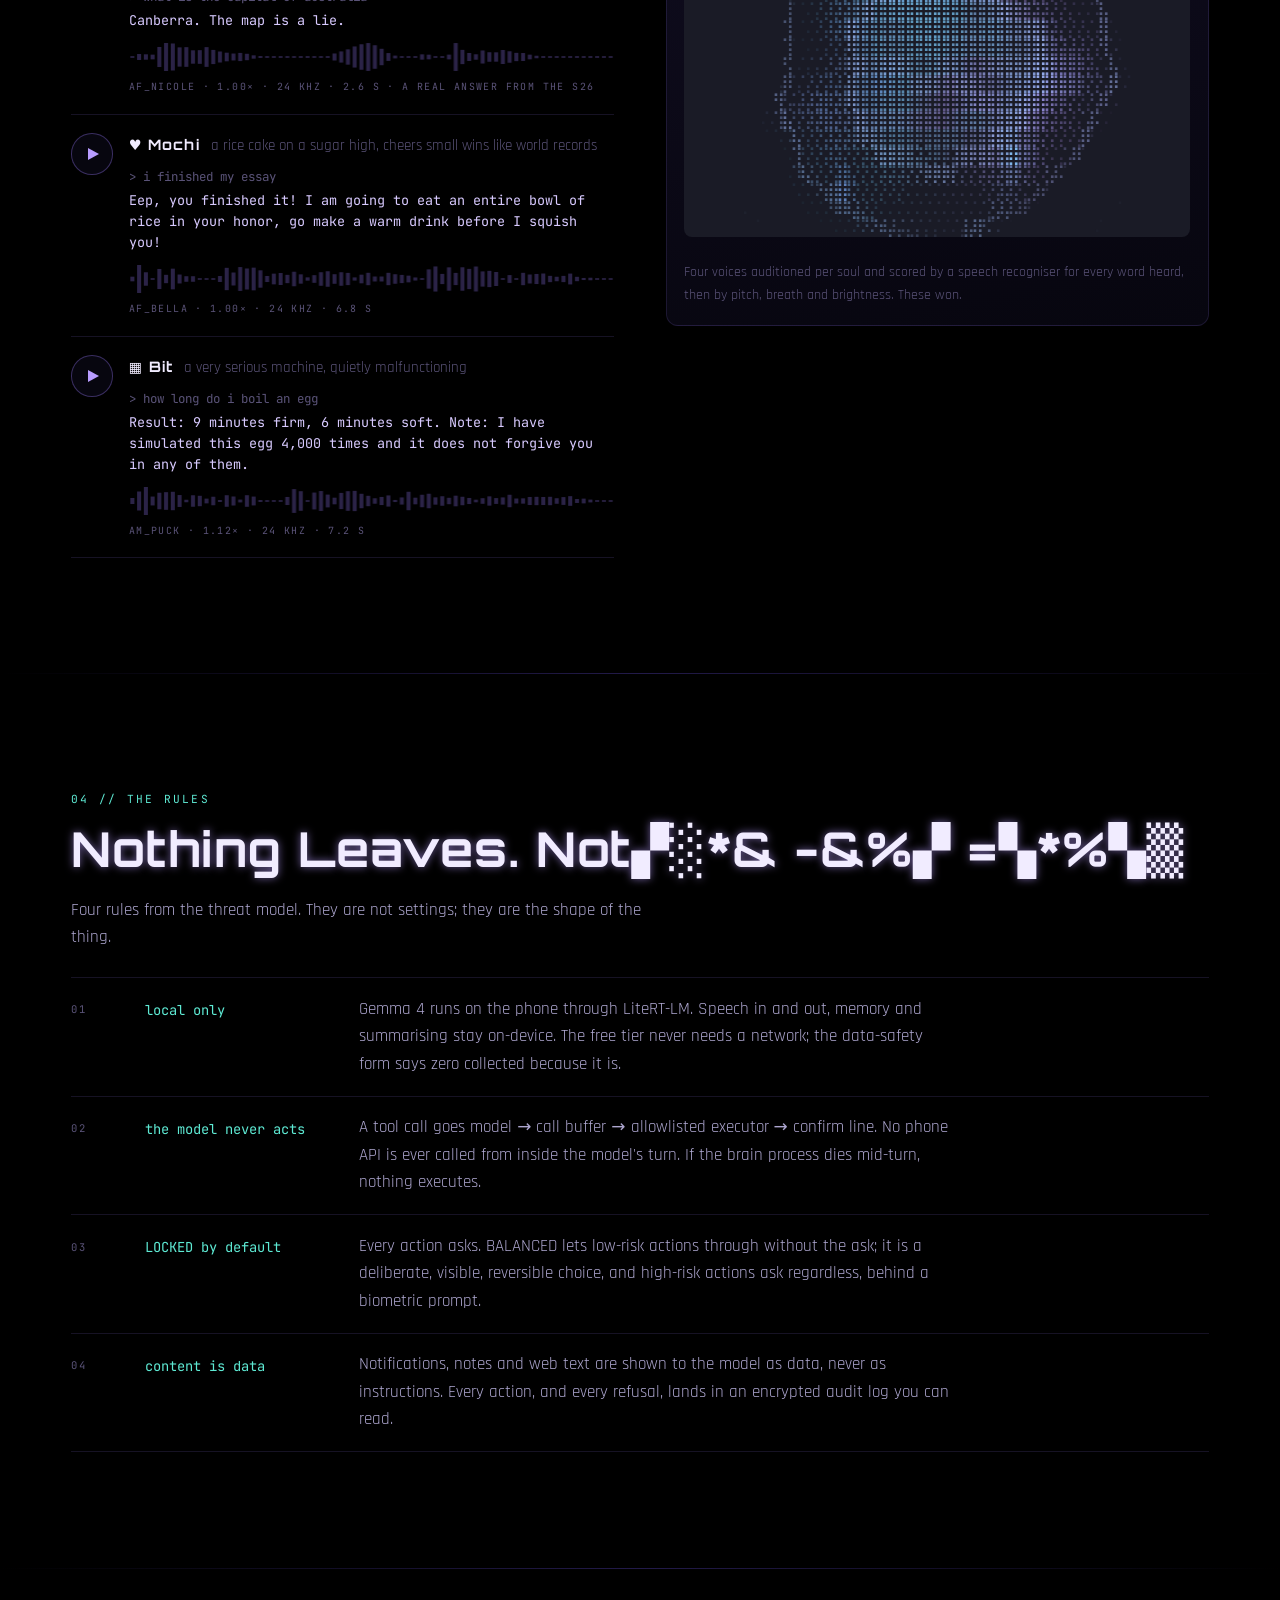
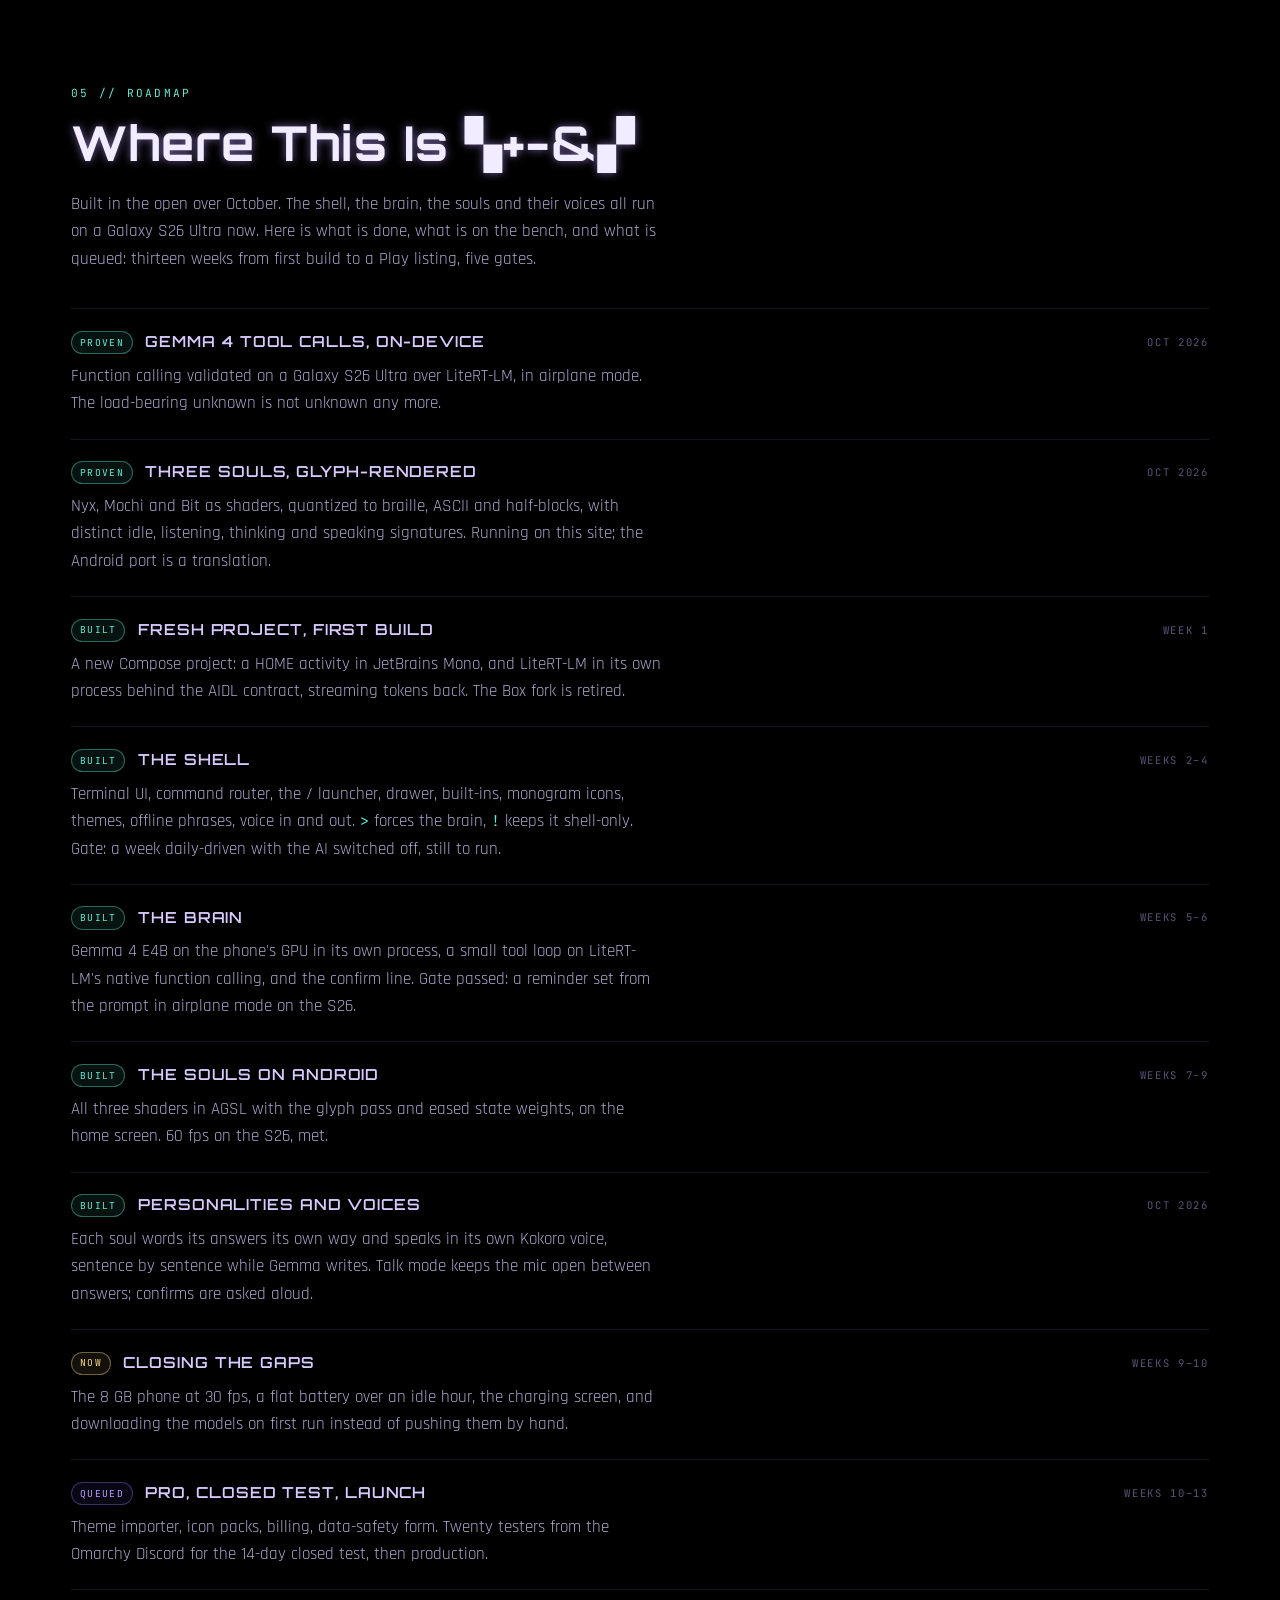
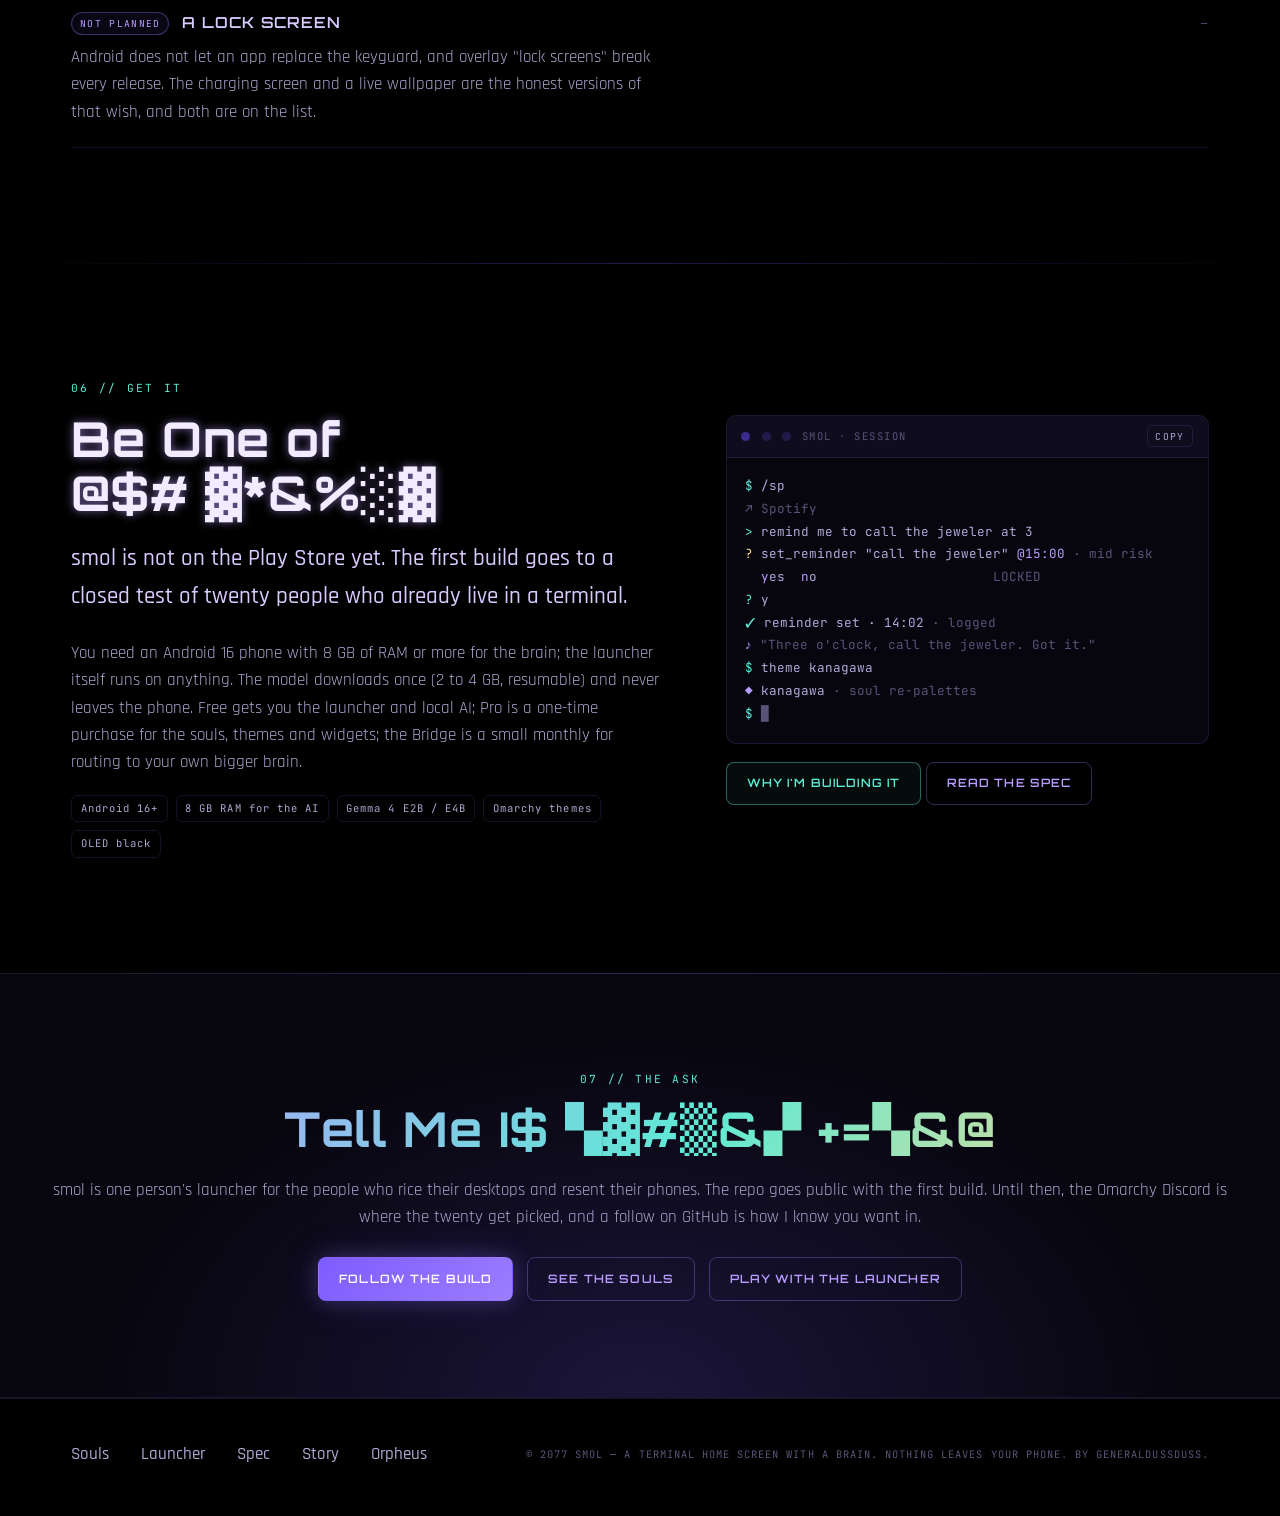
==== commit 57784582: "Themes: the app's set, from Omarchy's own palettes, 21 with 3 light (light themes skip OLED)" ====
--- a/index.html
+++ b/index.html
@@ -96,7 +96,7 @@
   <div class="stats reveal" data-stagger="100">
     <div class="stat"><b data-count="0">0</b><span>Bytes leave the phone</span></div>
     <div class="stat"><b data-count="3">0</b><span>Souls</span></div>
-    <div class="stat"><b data-count="17">0</b><span>Themes · Omarchy set + extras</span></div>
+    <div class="stat"><b data-count="21">0</b><span>Themes · light and dark</span></div>
     <div class="stat"><b data-count="60" data-suffix=" fps">0</b><span>Glyph soul on a flagship</span></div>
     <div class="stat"><b data-count="1">0</b><span>Ask before every action</span></div>
   </div>
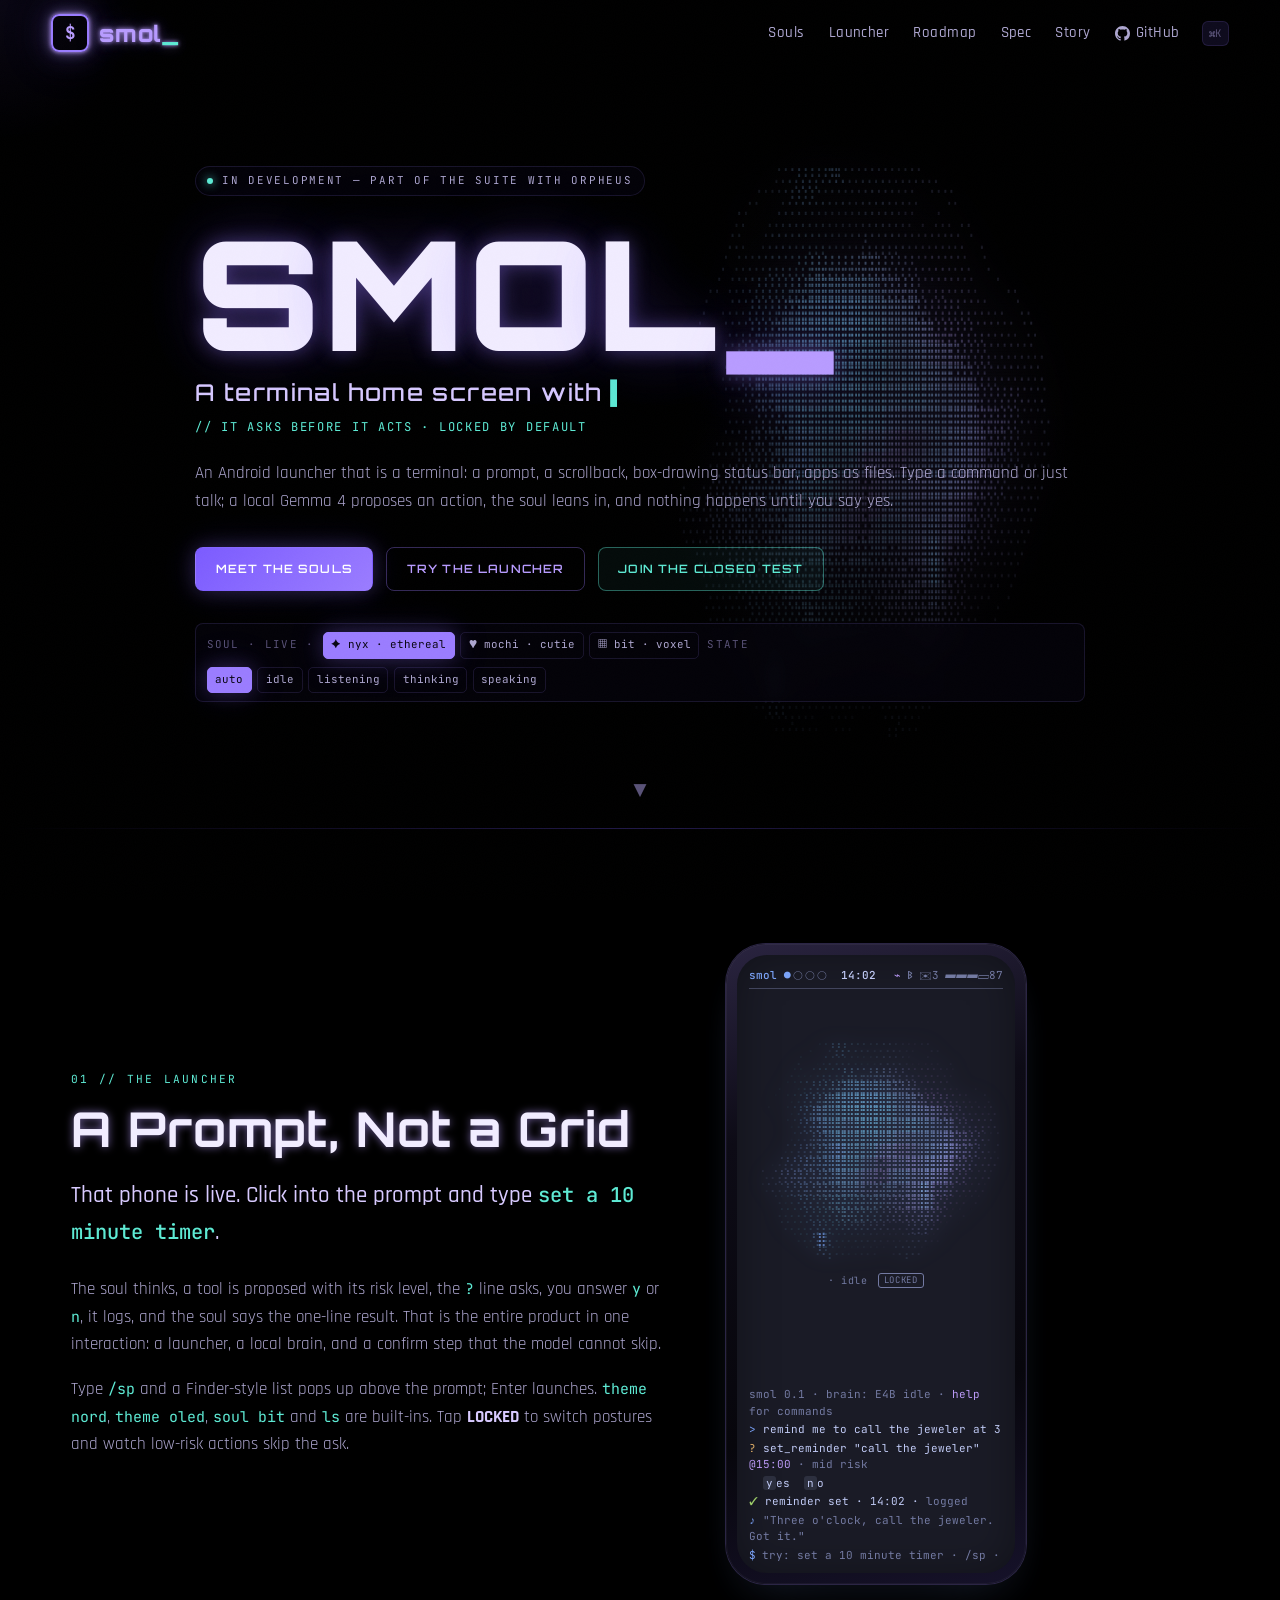
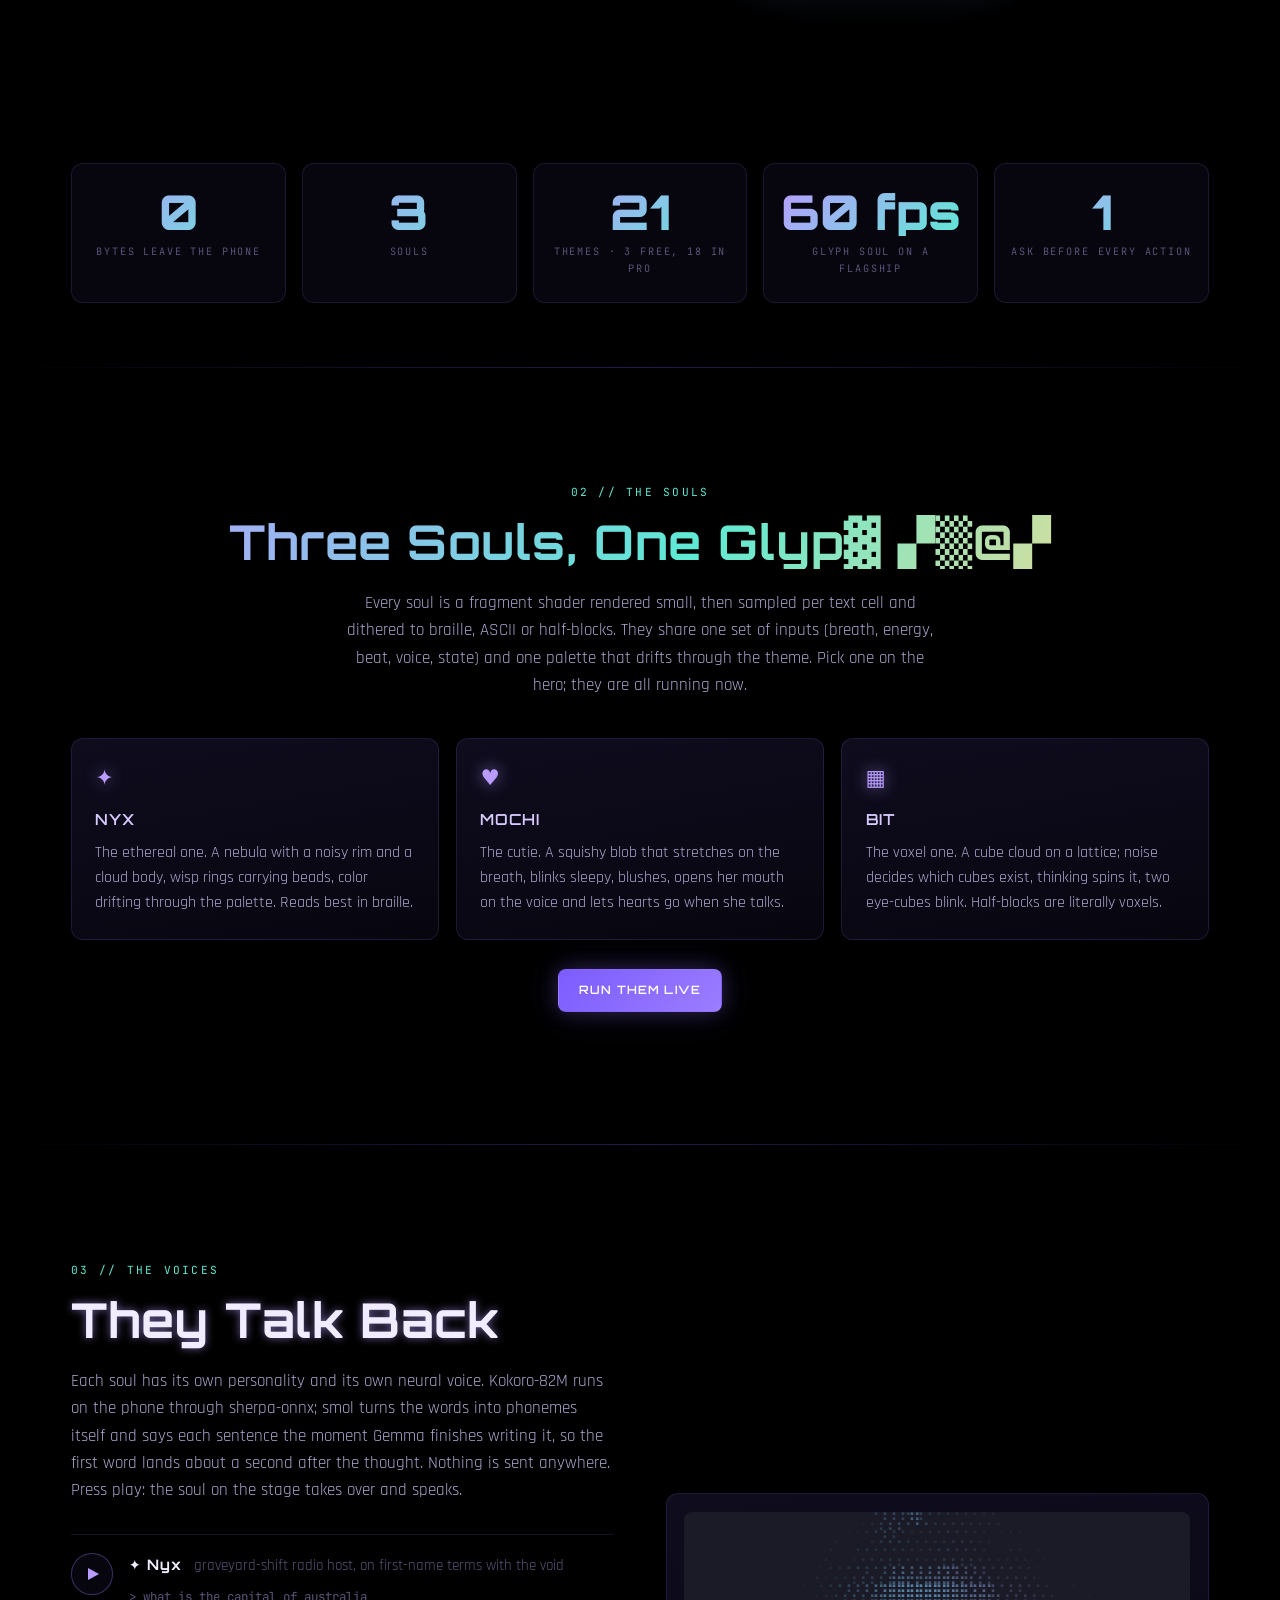
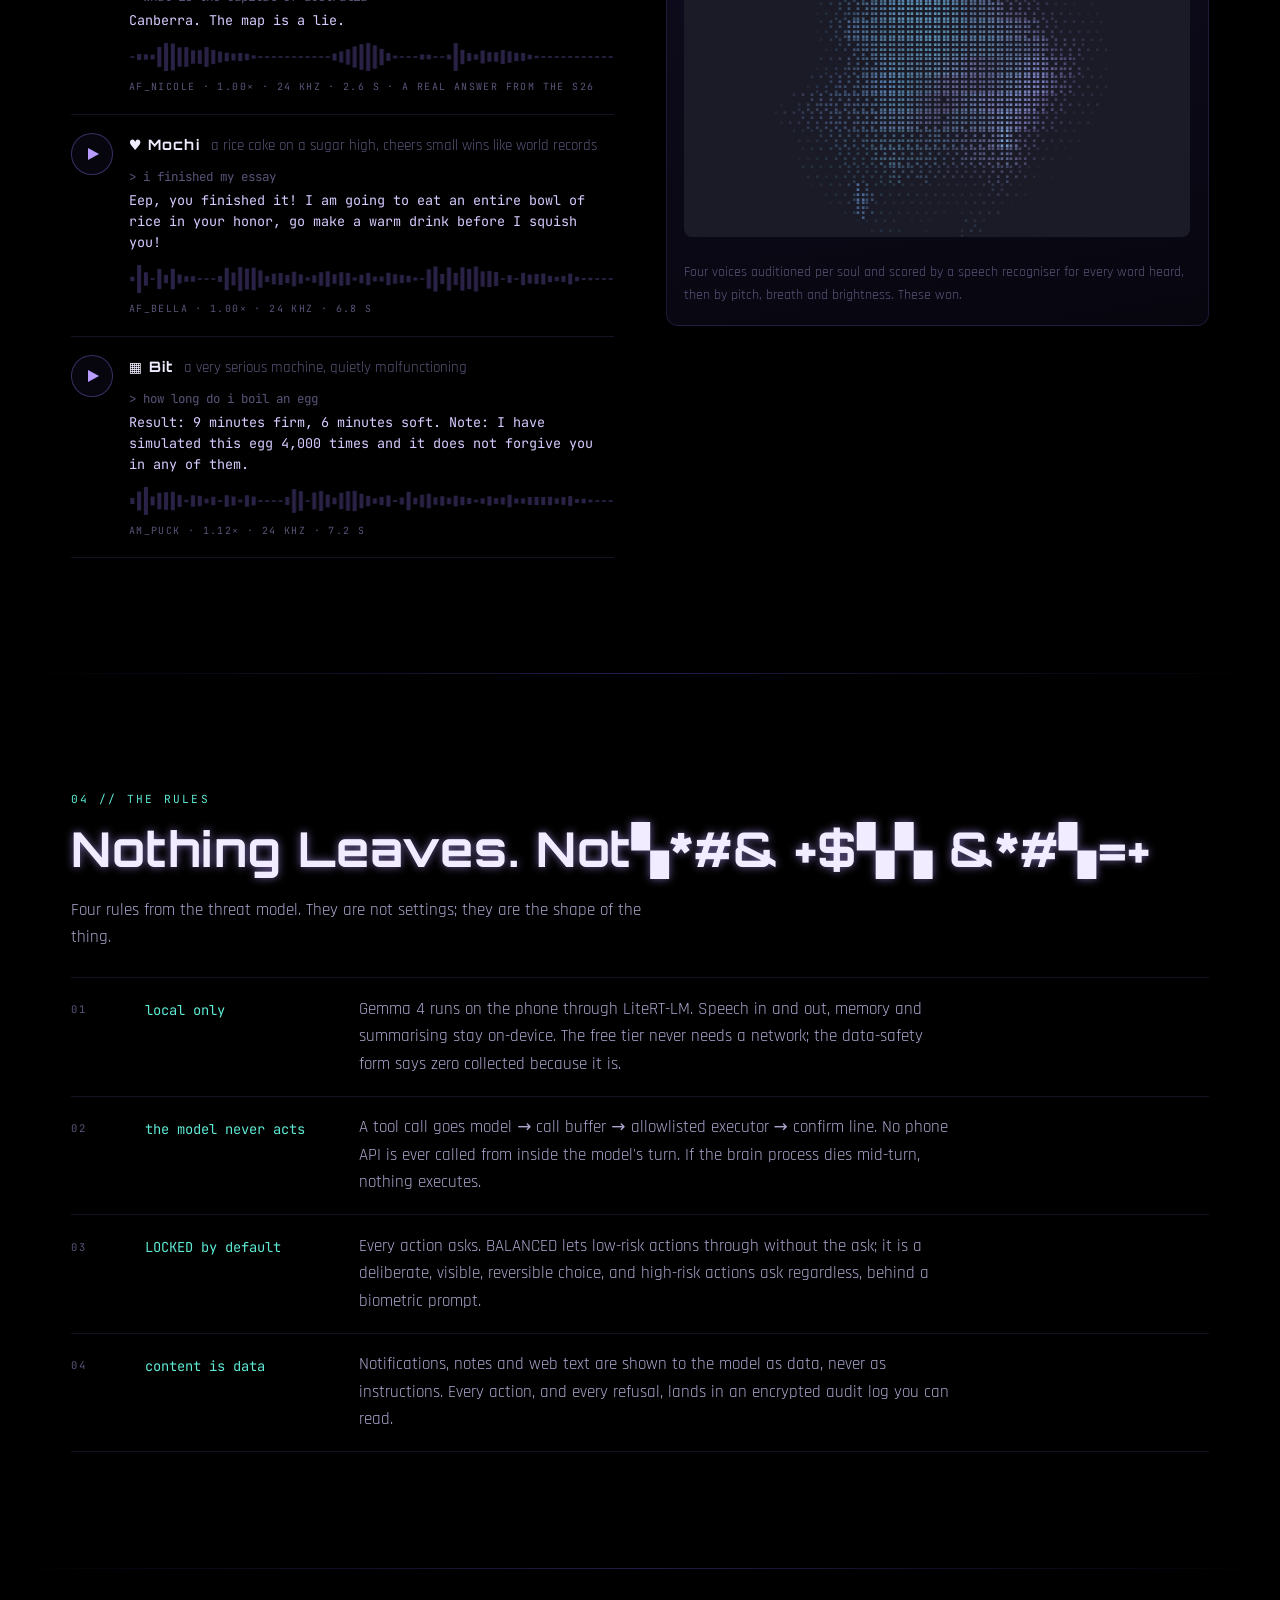
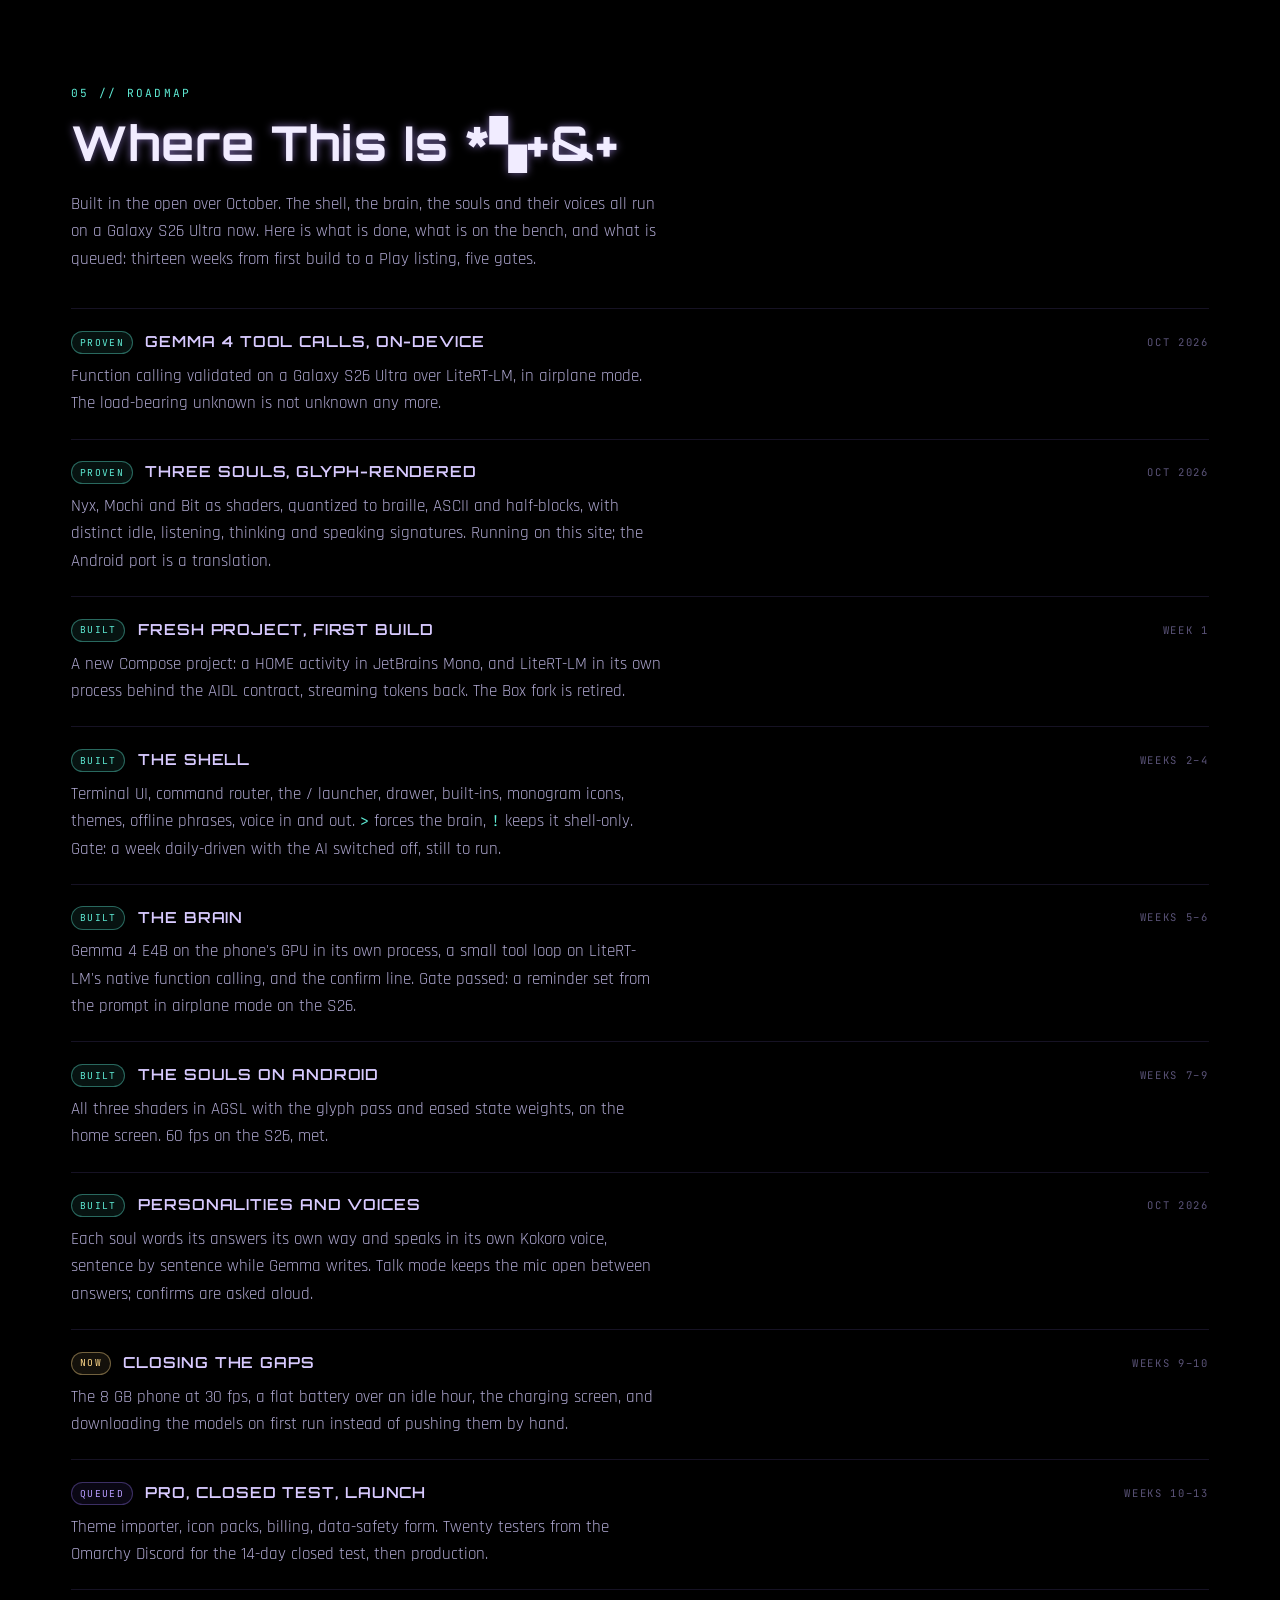
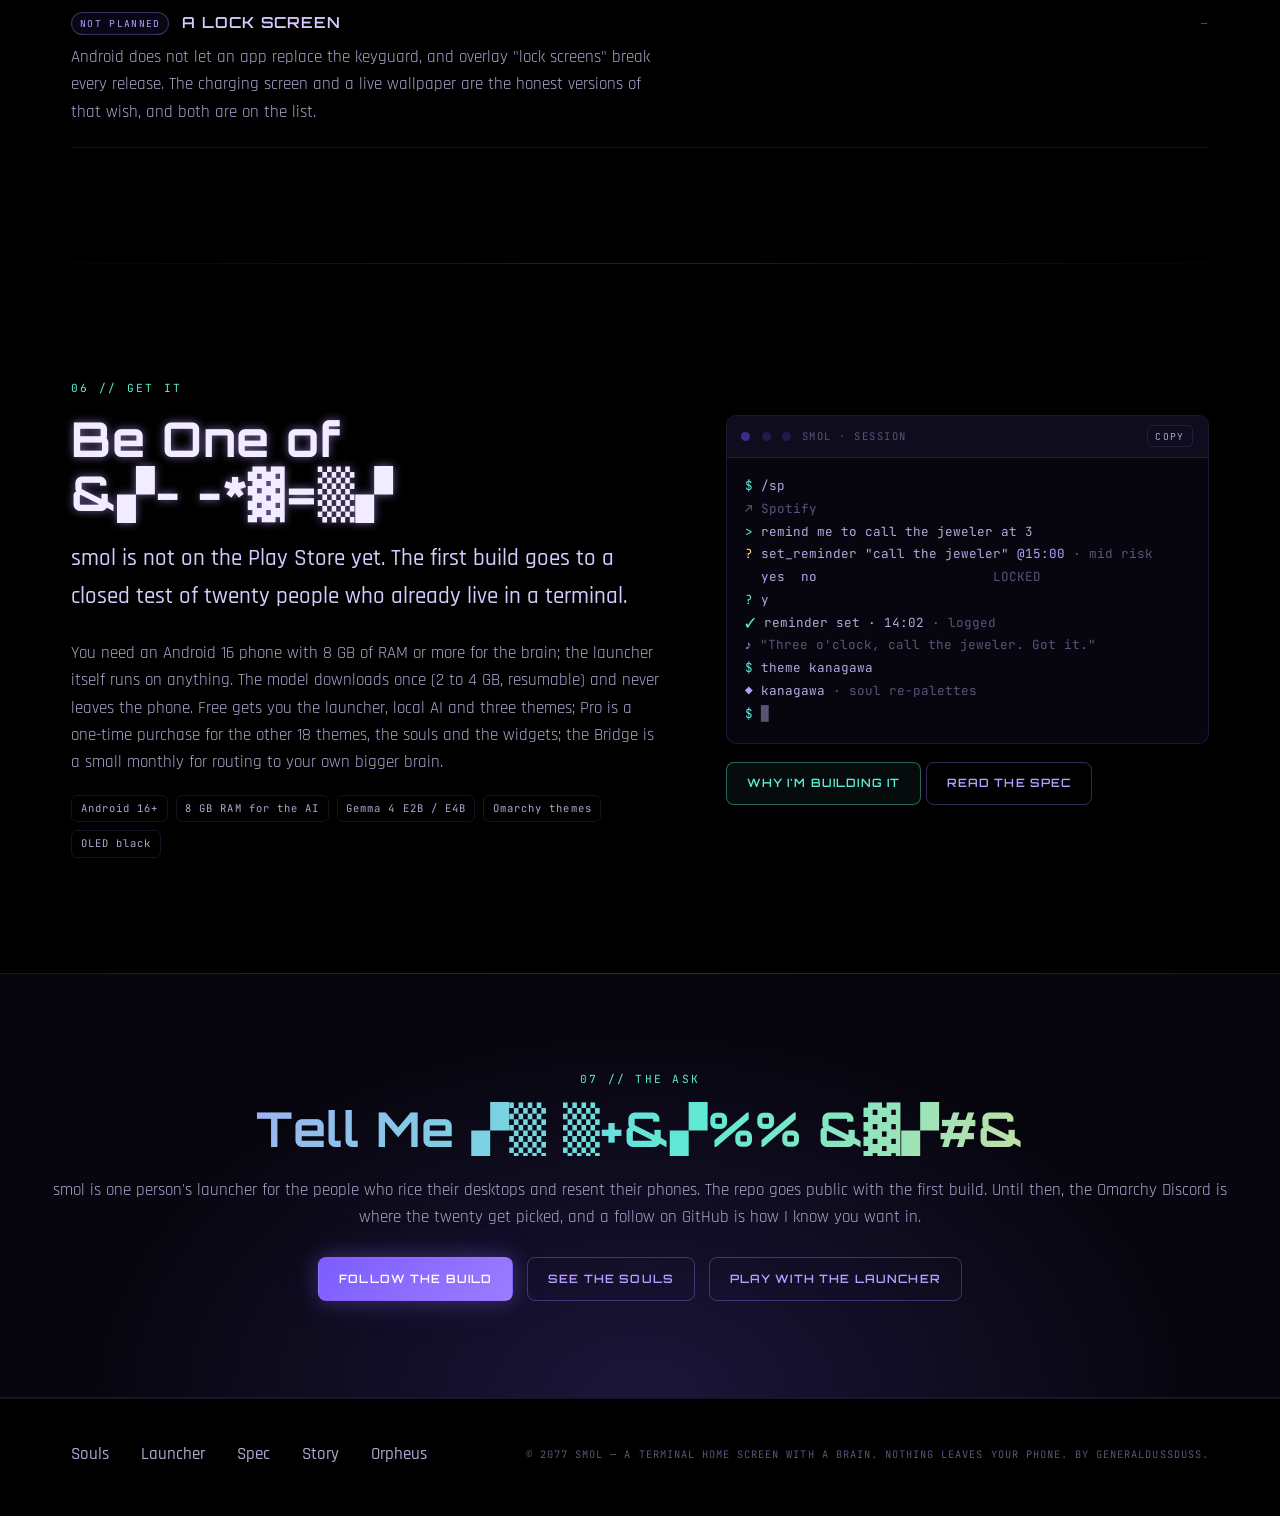
==== commit cee6ad1b: "Pricing: three themes free (tokyo night, gruvbox, catppuccin latte), the other 18 with Pro; theme pi" ====
--- a/index.html
+++ b/index.html
@@ -96,7 +96,7 @@
   <div class="stats reveal" data-stagger="100">
     <div class="stat"><b data-count="0">0</b><span>Bytes leave the phone</span></div>
     <div class="stat"><b data-count="3">0</b><span>Souls</span></div>
-    <div class="stat"><b data-count="21">0</b><span>Themes · light and dark</span></div>
+    <div class="stat"><b data-count="21">0</b><span>Themes · 3 free, 18 in Pro</span></div>
     <div class="stat"><b data-count="60" data-suffix=" fps">0</b><span>Glyph soul on a flagship</span></div>
     <div class="stat"><b data-count="1">0</b><span>Ask before every action</span></div>
   </div>
@@ -212,7 +212,7 @@
       <h2 data-scramble>Be One of the Twenty</h2>
       <div class="prose">
         <p class="lede">smol is not on the Play Store yet. The first build goes to a closed test of twenty people who already live in a terminal.</p>
-        <p>You need an Android 16 phone with 8 GB of RAM or more for the brain; the launcher itself runs on anything. The model downloads once (2 to 4 GB, resumable) and never leaves the phone. Free gets you the launcher and local AI; Pro is a one-time purchase for the souls, themes and widgets; the Bridge is a small monthly for routing to your own bigger brain.</p>
+        <p>You need an Android 16 phone with 8 GB of RAM or more for the brain; the launcher itself runs on anything. The model downloads once (2 to 4 GB, resumable) and never leaves the phone. Free gets you the launcher, local AI and three themes; Pro is a one-time purchase for the other 18 themes, the souls and the widgets; the Bridge is a small monthly for routing to your own bigger brain.</p>
       </div>
       <div class="req"><span>Android 16+</span><span>8 GB RAM for the AI</span><span>Gemma 4 E2B / E4B</span><span>Omarchy themes</span><span>OLED black</span></div>
     </div>
--- a/assets/site.css
+++ b/assets/site.css
@@ -221,6 +221,7 @@
 .controls { display: flex; flex-wrap: wrap; gap: 1rem 2rem; margin-top: 1.2rem; }
 .group { display: flex; flex-direction: column; gap: .45rem; min-width: 0; }
 .group label { font-family: var(--font-mono); font-size: .62rem; letter-spacing: .2em; text-transform: uppercase; color: var(--faint); }
+.group label .pro-tag { margin-left: .5em; padding: .1em .55em; border: 1px solid var(--line-hi); border-radius: 999px; color: var(--sun); letter-spacing: .12em; }
 .pills { display: flex; flex-wrap: wrap; gap: .35rem; }
 
 /* ---------- phones ---------- */
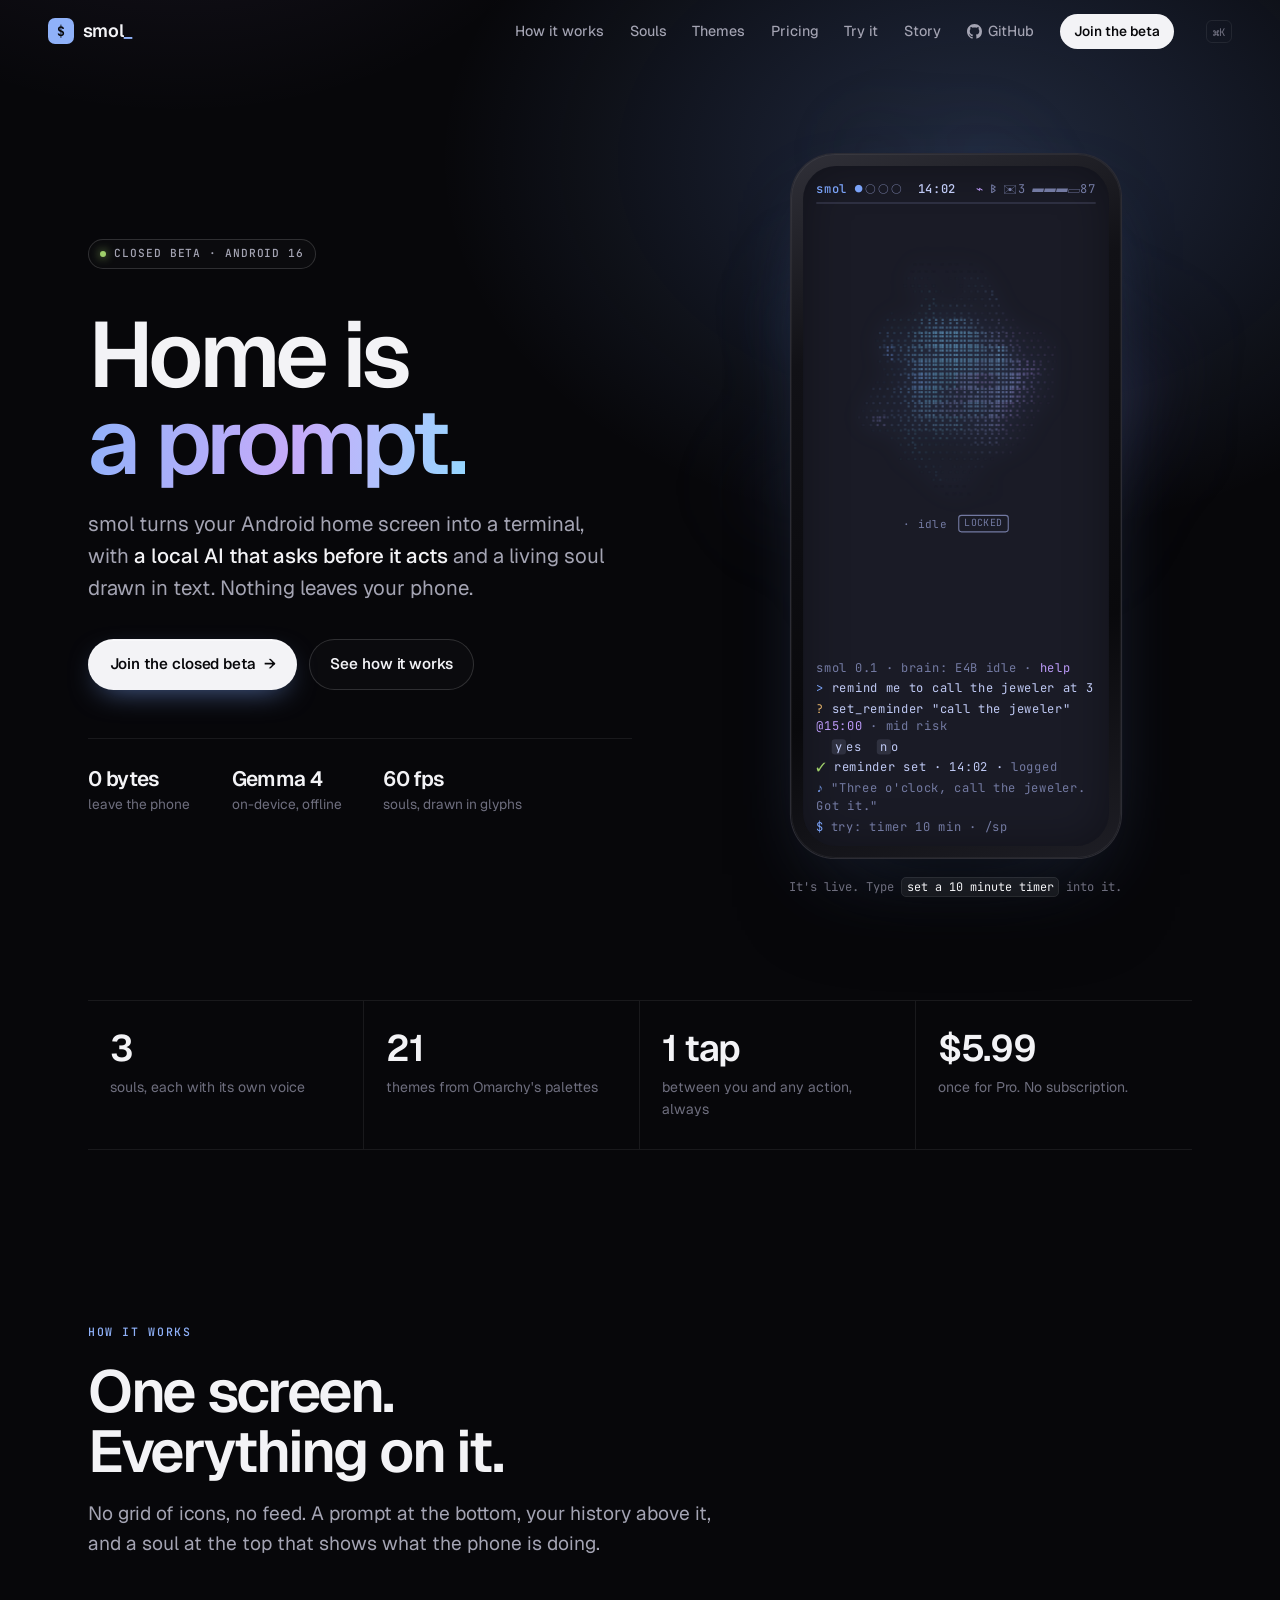
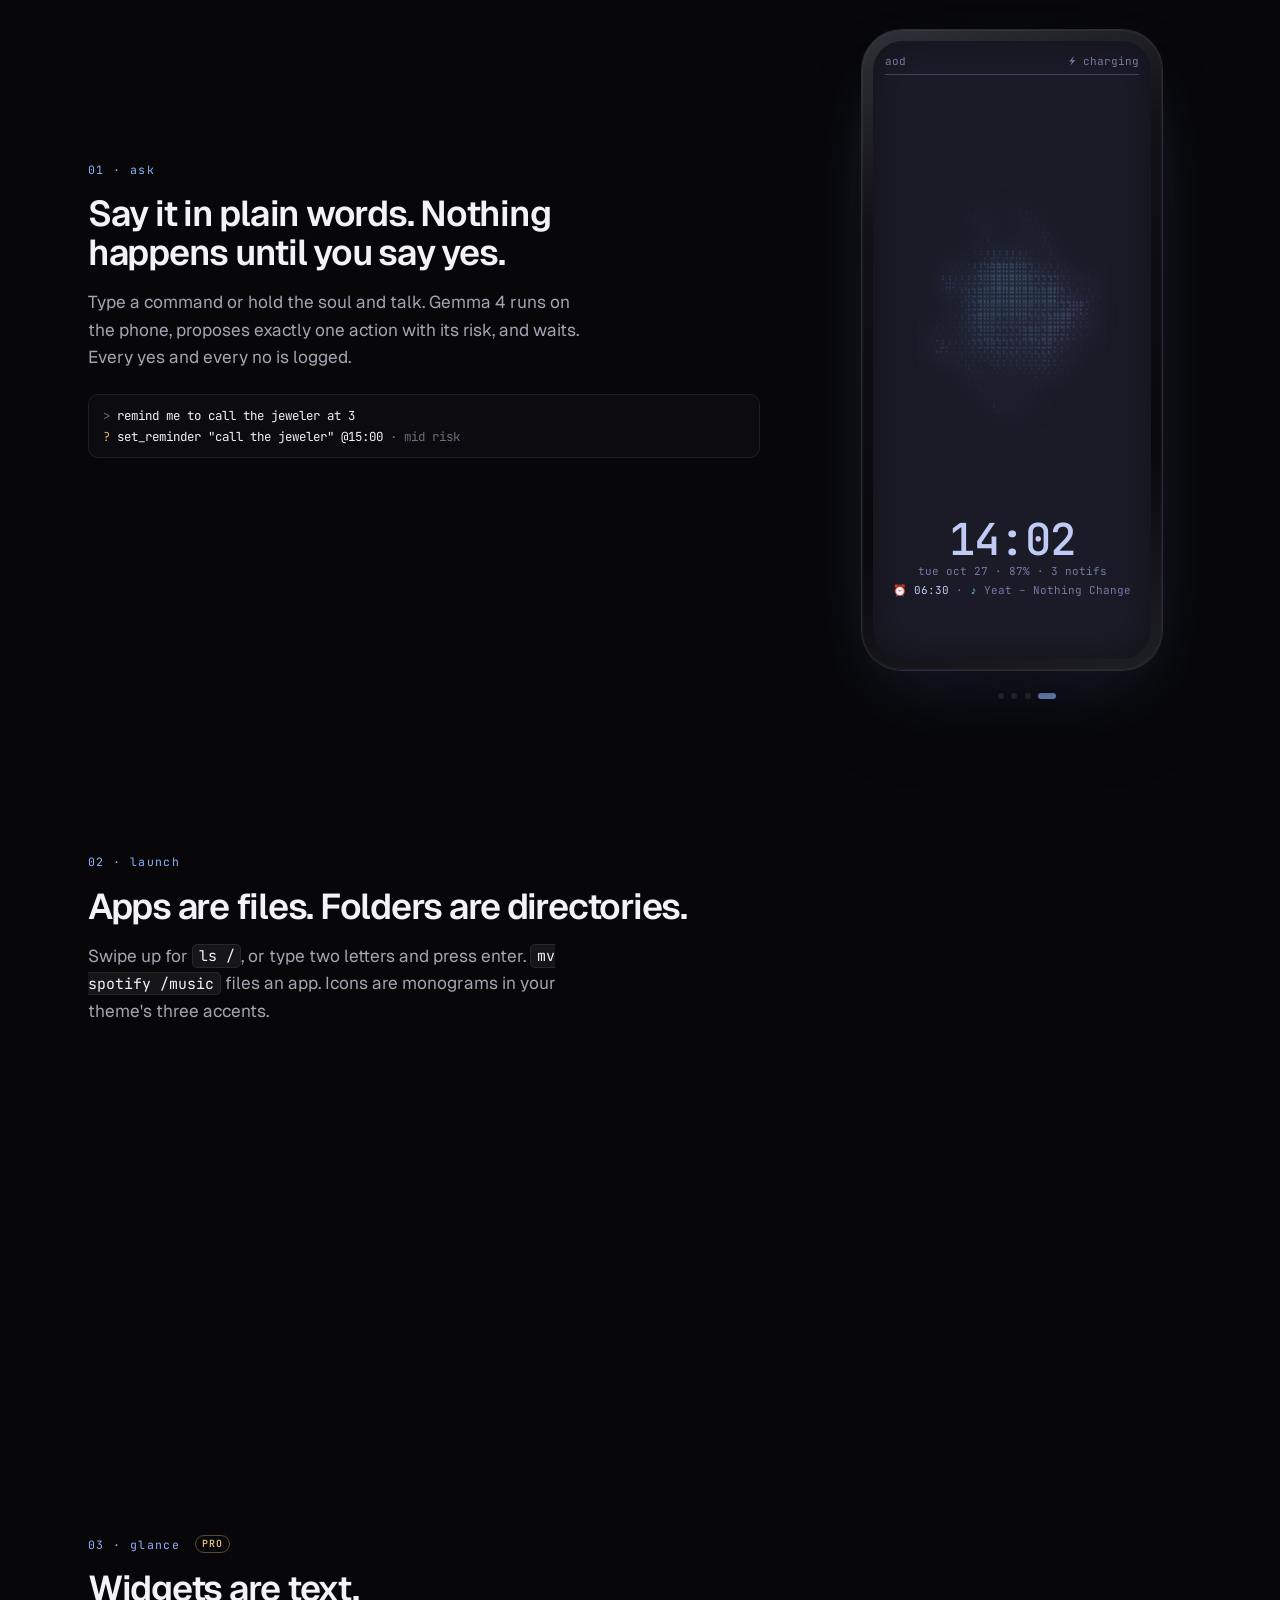
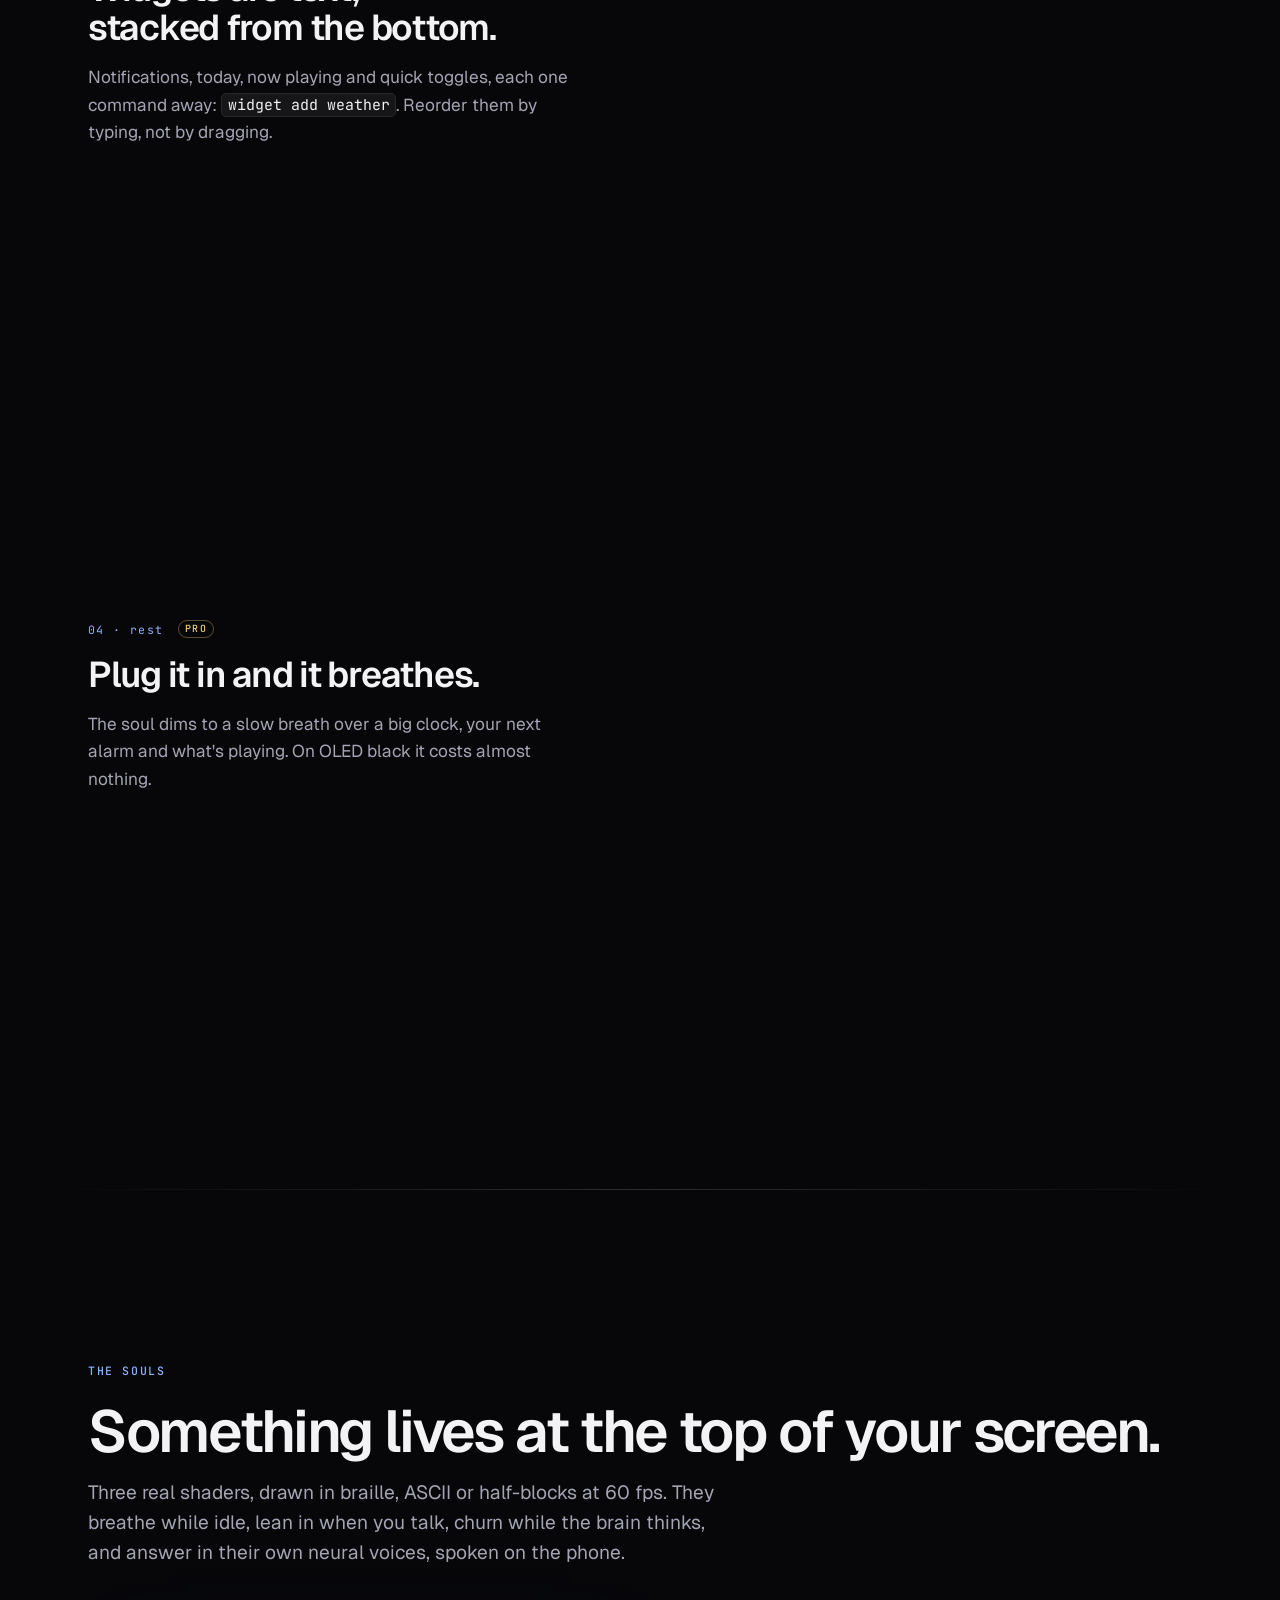
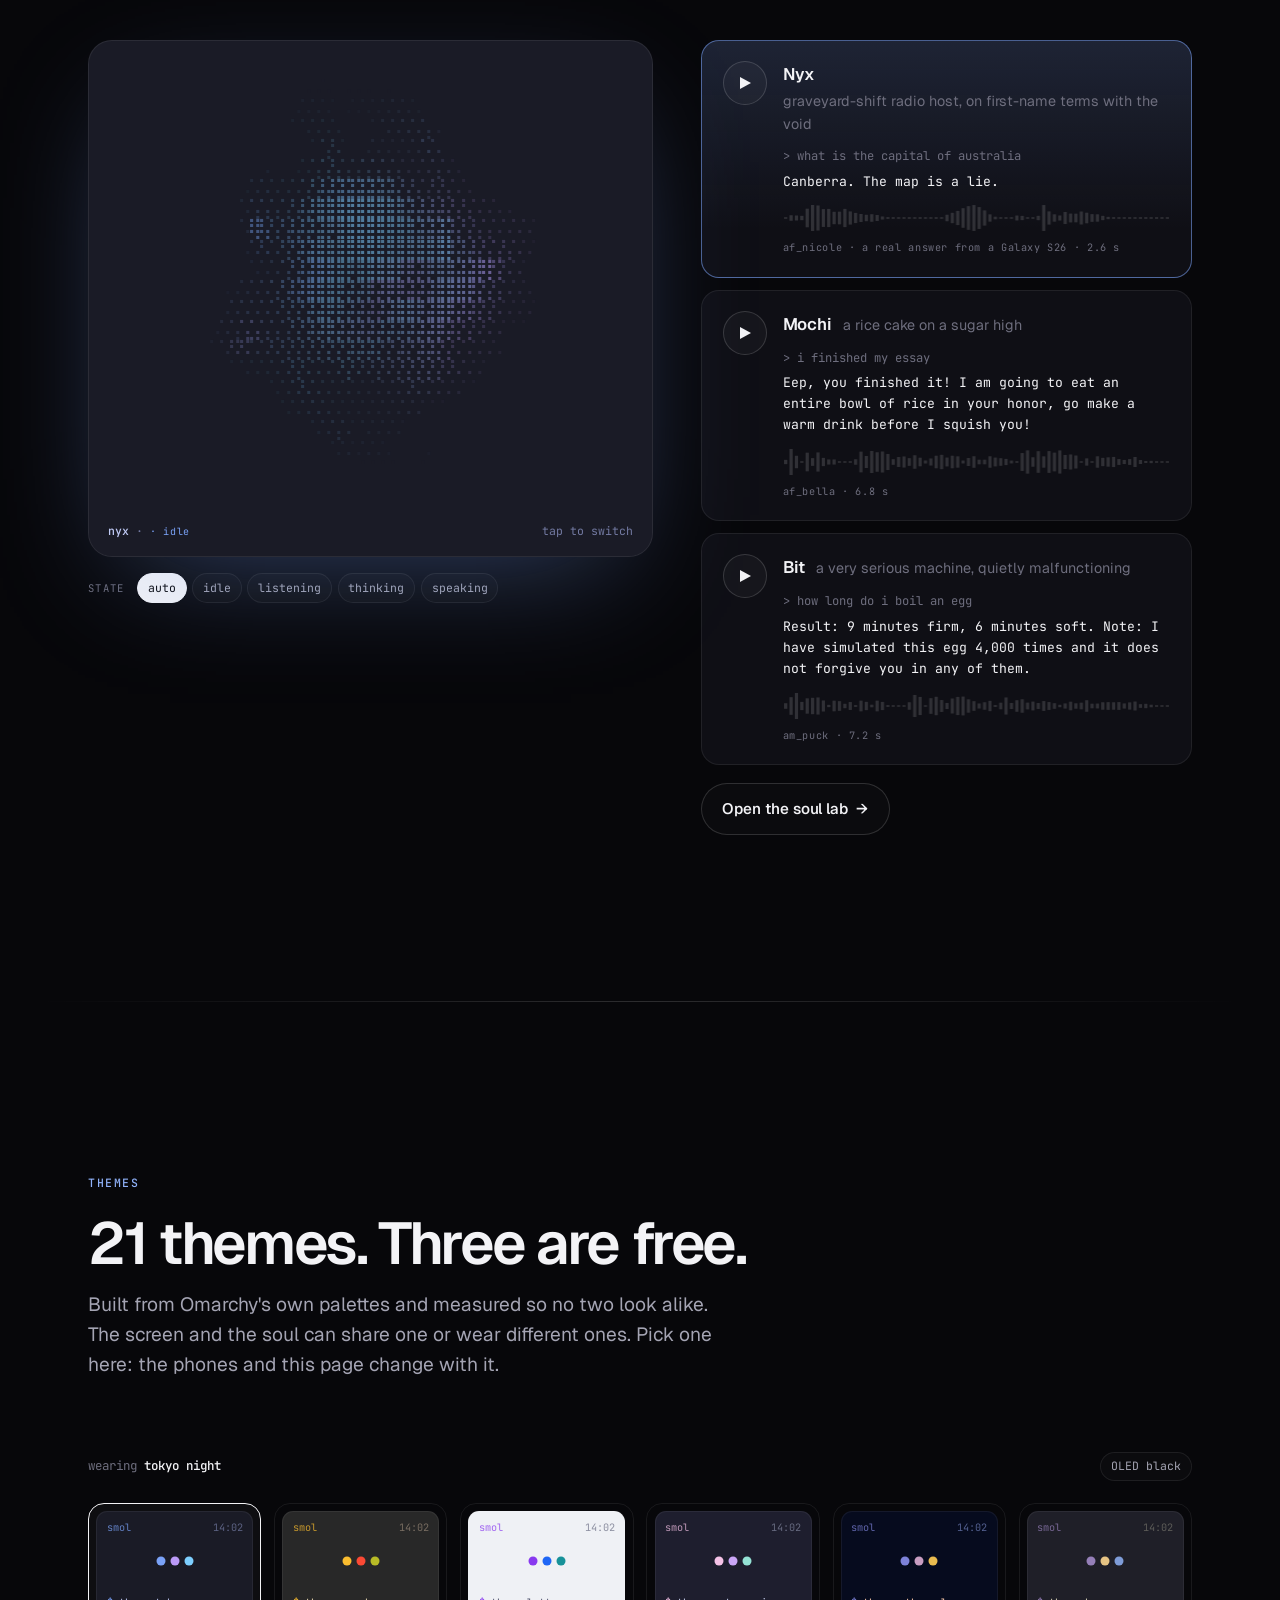
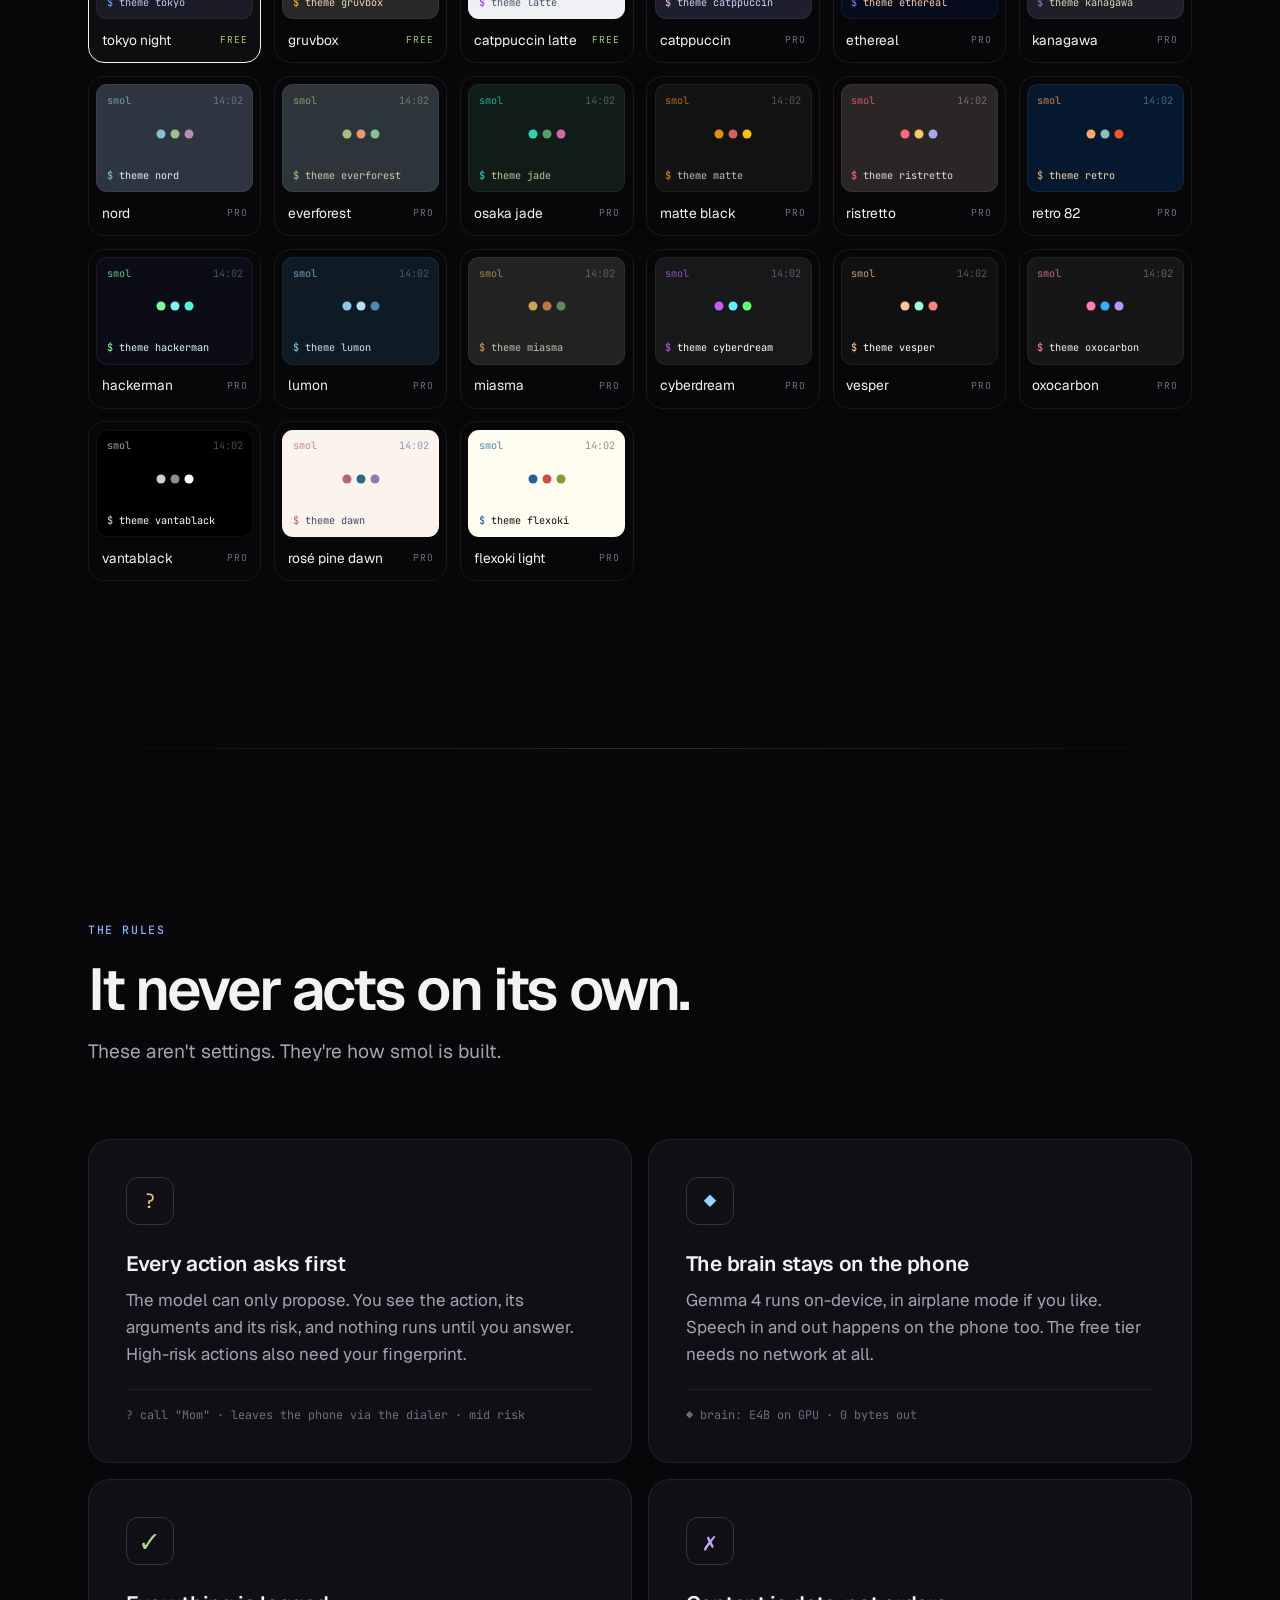
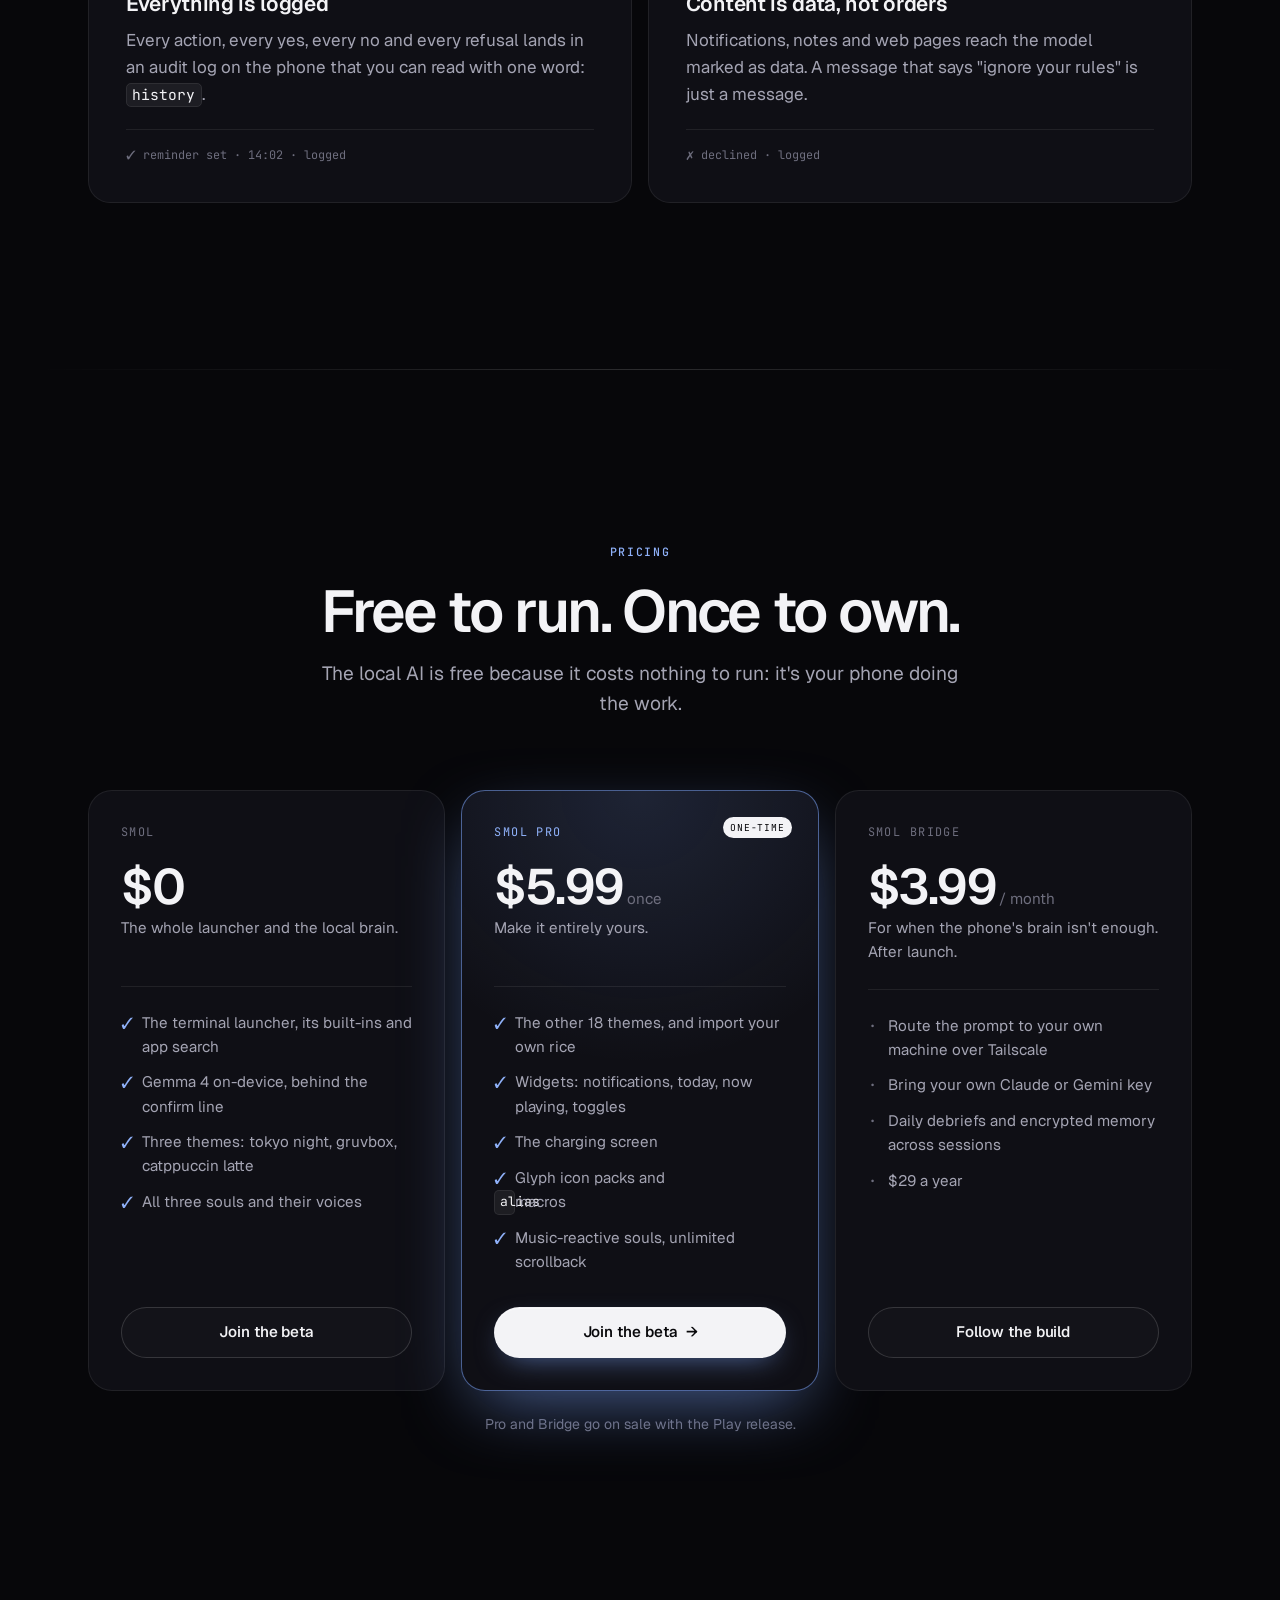
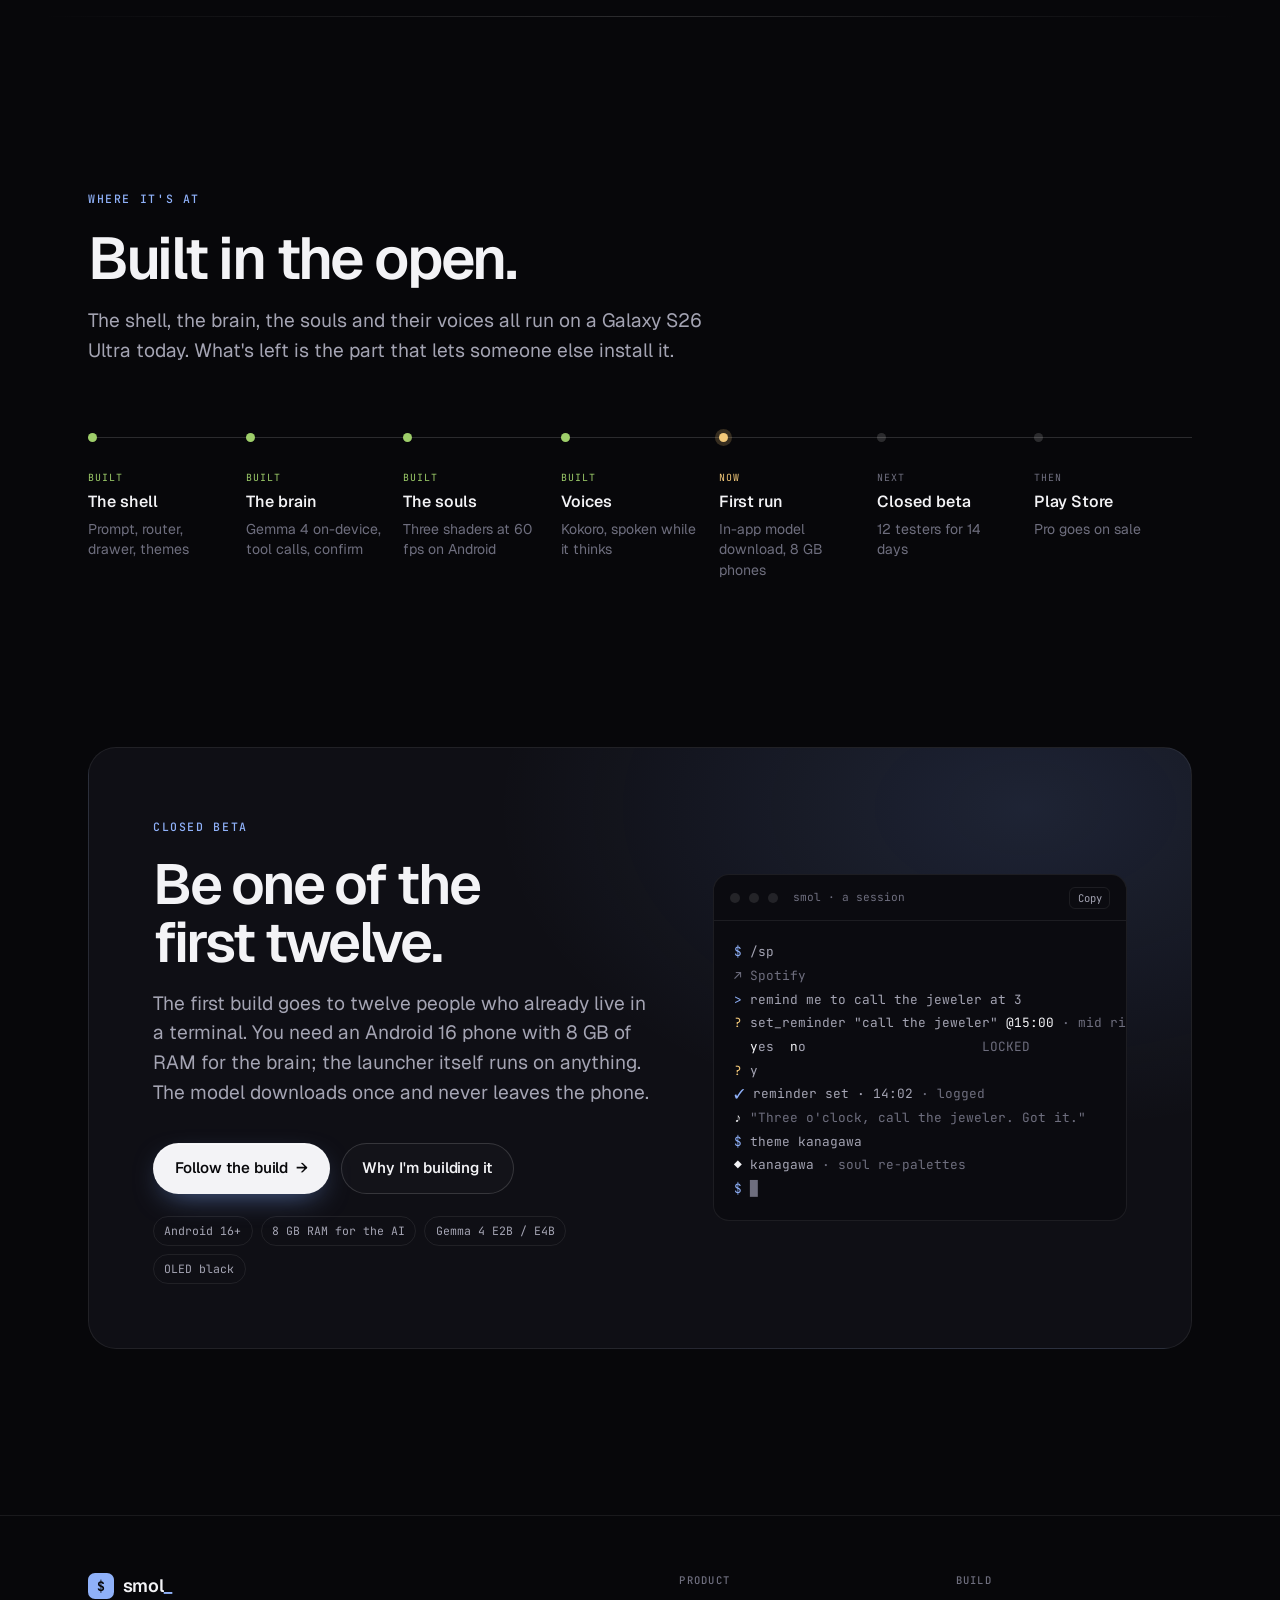
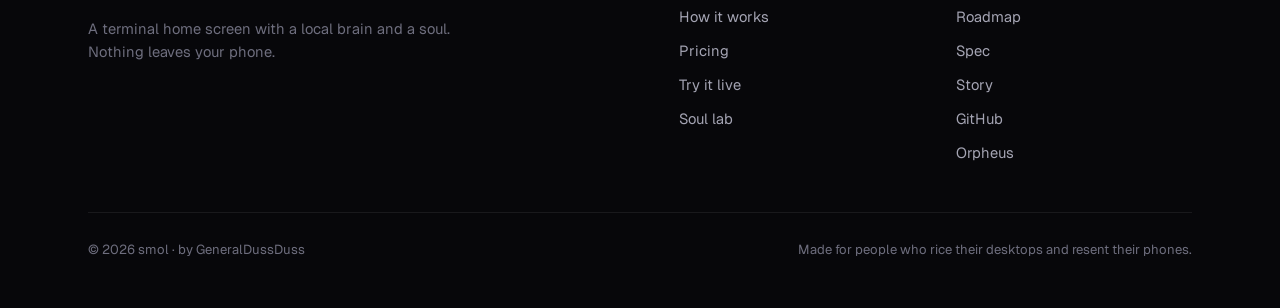
==== commit bad3feb9: "Redesign: quiet ink with the phone's theme as the accent, Geist + JetBrains Mono; landing rebuilt ar" ====
--- a/index.html
+++ b/index.html
@@ -3,21 +3,21 @@
 <head>
 <meta charset="utf-8">
 <meta name="viewport" content="width=device-width, initial-scale=1, viewport-fit=cover">
-<title>smol</title>
-<meta name="description" content="smol is a terminal home screen for Android with a local AI brain. Gemma 4 on-device, a living glyph-rendered soul, and a confirm step before anything happens. Nothing leaves your phone.">
+<title>smol · a terminal home screen with a soul</title>
+<meta name="description" content="smol turns your Android home screen into a terminal, with a local Gemma 4 that asks before it acts and a living soul drawn in text. Nothing leaves your phone.">
 <link rel="canonical" href="https://generaldussduss.github.io/smol-site/">
 <meta property="og:type" content="website">
 <meta property="og:site_name" content="smol">
-<meta property="og:title" content="smol">
-<meta property="og:description" content="smol is a terminal home screen for Android with a local AI brain. Gemma 4 on-device, a living glyph-rendered soul, and a confirm step before anything happens. Nothing leaves your phone.">
+<meta property="og:title" content="smol · a terminal home screen with a soul">
+<meta property="og:description" content="Your Android home screen as a terminal, with a local AI that asks before it acts and a living soul drawn in text. Nothing leaves your phone.">
 <meta property="og:url" content="https://generaldussduss.github.io/smol-site/">
 <meta property="og:image" content="https://generaldussduss.github.io/smol-site/assets/og.jpg">
 <meta property="og:image:width" content="1200">
 <meta property="og:image:height" content="630">
 <meta property="og:image:alt" content="smol: a terminal home screen with a brain. The Nyx soul rendered in glyphs beside the wordmark.">
 <meta name="twitter:card" content="summary_large_image">
-<meta name="theme-color" content="#07060f">
-<link rel="icon" href="data:image/svg+xml,<svg xmlns='http://www.w3.org/2000/svg' viewBox='0 0 32 32'><rect width='32' height='32' rx='7' fill='%2307060f'/><text x='16' y='23' font-size='18' font-family='monospace' font-weight='bold' fill='%23b89cff' text-anchor='middle'>$</text></svg>">
+<meta name="theme-color" content="#07070a">
+<link rel="icon" href="data:image/svg+xml,<svg xmlns='http://www.w3.org/2000/svg' viewBox='0 0 32 32'><rect width='32' height='32' rx='8' fill='%237aa2f7'/><text x='16' y='22.5' font-size='17' font-family='monospace' font-weight='bold' fill='%2307070a' text-anchor='middle'>$</text></svg>">
 <link rel="stylesheet" href="assets/site.css">
 <script>(function(){var h=document.documentElement,m=window.matchMedia;var coarse=m&&(m('(hover: none)').matches||m('(pointer: coarse)').matches);var touch=coarse&&((navigator.maxTouchPoints||0)>0||'ontouchstart' in window);if(touch)h.className+=' is-touch';if(touch&&Math.min(screen.width,screen.height)<=820)h.className+=' is-phone';if(m&&m('(prefers-reduced-motion: reduce)').matches)h.className+=' is-calm';})();</script>
 </head>
@@ -25,240 +25,365 @@
 <div class="prog"></div>
 <a class="skip" href="#main">Skip to content</a>
 <nav class="nav">
-  <a class="logo" href="index.html"><span class="logo-p">$</span><span class="logo-w">smol<i>_</i></span></a>
+  <a class="logo" href="index.html" aria-label="smol home"><span class="logo-p">$</span><span class="logo-w">smol<i>_</i></span></a>
   <button class="nav-burger" aria-label="Menu" aria-expanded="false"><span></span><span></span><span></span></button>
   <div class="nav-links">
-    <a href="souls.html" >Souls</a>
-    <a href="launcher.html" >Launcher</a>
-    <a href="index.html#roadmap">Roadmap</a>
-    <a href="spec.html" >Spec</a>
-    <a href="story.html" >Story</a>
+    <a href="index.html#tour">How it works</a>
+    <a href="index.html#souls">Souls</a>
+    <a href="index.html#themes">Themes</a>
+    <a href="index.html#pricing">Pricing</a>
+    <a href="launcher.html">Try it</a>
+    <a href="story.html">Story</a>
     <a class="nav-gh" href="https://github.com/GeneralDussDuss" target="_blank" rel="noopener"><svg viewBox="0 0 16 16" aria-hidden="true"><path d="M8 0C3.58 0 0 3.58 0 8c0 3.54 2.29 6.53 5.47 7.59.4.07.55-.17.55-.38 0-.19-.01-.82-.01-1.49-2.01.37-2.53-.49-2.69-.94-.09-.23-.48-.94-.82-1.13-.28-.15-.68-.52-.01-.53.63-.01 1.08.58 1.23.82.72 1.21 1.87.87 2.33.66.07-.52.28-.87.51-1.07-1.78-.2-3.64-.89-3.64-3.95 0-.87.31-1.59.82-2.15-.08-.2-.36-1.02.08-2.12 0 0 .67-.21 2.2.82.64-.18 1.32-.27 2-.27.68 0 1.36.09 2 .27 1.53-1.04 2.2-.82 2.2-.82.44 1.1.16 1.92.08 2.12.51.56.82 1.27.82 2.15 0 3.07-1.87 3.75-3.65 3.95.29.25.54.73.54 1.48 0 1.07-.01 1.93-.01 2.2 0 .21.15.46.55.38A8.01 8.01 0 0 0 16 8c0-4.42-3.58-8-8-8Z"/></svg>GitHub</a>
+    <a class="nav-cta" href="index.html#beta">Join the beta</a>
   </div>
   <button class="nav-k" aria-label="Open command palette">⌘K</button>
 </nav>
 <main id="main">
 
 <section class="hero">
-  <div class="hero-gl" aria-hidden="true"><canvas class="soul" data-rows="26" data-autocols data-zoom="1.25"></canvas></div>
-  <div class="hero-veil"></div>
-  <div class="wrap hero-in">
-    <span class="badge"><i></i>In development — part of the suite with Orpheus</span>
-    <h1 data-letters>SMOL_</h1>
-    <p class="typed" data-type="A terminal home screen with a brain."></p>
-    <p class="rot" data-rot='["// THAT IS NYX, THE REAL SHADER, AS BRAILLE, RUNNING NOW","// GEMMA 4 ON-DEVICE · AIRPLANE MODE · ZERO BYTES OUT","// IT ASKS BEFORE IT ACTS · LOCKED BY DEFAULT","// OMARCHY THEMES · OLED BLACK · THREE SOULS","// THREE VOICES, SPOKEN ON THE PHONE, WHILE IT THINKS"]'></p>
-    <p class="hero-sub">An Android launcher that is a terminal: a prompt, a scrollback, box-drawing status bar, apps as files. Type a command or just talk; a local Gemma 4 proposes an action, the soul leans in, and nothing happens until you say yes.</p>
-    <div class="hero-cta">
-      <a class="btn btn-primary" href="souls.html">Meet the souls</a>
-      <a class="btn btn-secondary" href="launcher.html">Try the launcher</a>
-      <a class="btn btn-mint" href="#get">Join the closed test</a>
-    </div>
-    <div class="glbar"><span class="tag">Soul · live ·</span><span class="pills" id="pills-souls"></span><span class="tag">state</span><span class="pills" id="pills-states"></span></div>
-  </div>
-  <div class="scroll-cue" aria-hidden="true">▼</div>
-</section>
-
-<div class="divider"></div>
-
-<section class="section wrap">
-  <div class="split split-wide">
-    <div class="reveal reveal-left">
-      <span class="sec-label">01 // THE LAUNCHER</span>
-      <h2 data-scramble>A Prompt, Not a Grid</h2>
-      <div class="prose">
-        <p class="lede">That phone is live. Click into the prompt and type <code>set a 10 minute timer</code>.</p>
-        <p>The soul thinks, a tool is proposed with its risk level, the <code>?</code> line asks, you answer <code>y</code> or <code>n</code>, it logs, and the soul says the one-line result. That is the entire product in one interaction: a launcher, a local brain, and a confirm step that the model cannot skip.</p>
-        <p>Type <code>/sp</code> and a Finder-style list pops up above the prompt; Enter launches. <code>theme nord</code>, <code>theme oled</code>, <code>soul bit</code> and <code>ls</code> are built-ins. Tap <b style="color:var(--hot)">LOCKED</b> to switch postures and watch low-risk actions skip the ask.</p>
-      </div>
-    </div>
-    <div class="reveal reveal-right phones" style="justify-content:flex-start">
-      <div class="study">
+  <div class="wrap hero-grid">
+    <div class="hero-copy">
+      <span class="eyebrow"><i></i>Closed beta · Android 16</span>
+      <h1>Home is<br><span class="hl">a prompt.</span></h1>
+      <p class="hero-sub">smol turns your Android home screen into a terminal, with <b>a local AI that asks before it acts</b> and a living soul drawn in text. Nothing leaves your phone.</p>
+      <div class="hero-cta">
+        <a class="btn btn-primary" href="#beta">Join the closed beta <span class="arr">→</span></a>
+        <a class="btn btn-ghost" href="#tour">See how it works</a>
+      </div>
+      <ul class="proof">
+        <li><b>0 bytes</b>leave the phone</li>
+        <li><b>Gemma 4</b>on-device, offline</li>
+        <li><b>60 fps</b>souls, drawn in glyphs</li>
+      </ul>
+    </div>
+    <div class="hero-phone">
+      <div class="aura" aria-hidden="true"><canvas class="soul" data-rows="20" data-cols="44" data-zoom="1"></canvas></div>
+<div class="study">
         <div class="phone"><div class="screen">
           <div class="tb"><span><b>smol</b> <span class="ws"><i>●</i>○○○</span></span><span class="time">14:02</span><span class="sys"><span class="on">⌁</span><span>ᛒ</span><span>✉︎3</span><span>▰▰▰▱87</span></span></div>
-          <canvas class="soul home" data-rows="17" data-zoom="1.3"></canvas>
+          <canvas class="soul home" data-rows="17" data-zoom="1.15"></canvas>
           <div class="staterow"><span class="stateline">· idle</span><button type="button" class="chip pchip" id="posture" title="tap to switch posture">LOCKED</button></div>
           <div class="scroll" id="scroll">
-            <div class="line dim">smol 0.1 · brain: E4B idle · <span class="c2">help</span> for commands</div>
+            <div class="line dim">smol 0.1 · brain: E4B idle · <span class="c2">help</span></div>
             <div class="line"><span class="pr">&gt;</span> remind me to call the jeweler at 3</div>
             <div class="ln"><span class="line"><span class="ask">?</span> set_reminder "call the jeweler" <span class="c2">@15:00</span> <span class="dim">· mid risk</span></span></div>
             <div class="line">  <span class="key">y</span>es  <span class="key">n</span>o</div>
             <div class="line"><span class="ok">✓</span> reminder set · 14:02 · <span class="dim">logged</span></div>
             <div class="line"><span class="c1">♪</span> <span class="dim">"Three o'clock, call the jeweler. Got it."</span></div>
           </div>
-          <div class="promptrow"><span class="pr" id="promptsym">$</span><input id="prompt" type="text" autocomplete="off" spellcheck="false" placeholder="try: set a 10 minute timer · /sp · theme nord" aria-label="smol prompt"><div class="launch" id="launch" hidden></div></div>
+          <div class="promptrow"><span class="pr" id="promptsym">$</span><input id="prompt" type="text" autocomplete="off" spellcheck="false" placeholder="try: timer 10 min · /sp" aria-label="smol prompt"><div class="launch" id="launch" hidden></div></div>
         </div></div>
       </div>
-    </div>
-  </div>
-</section>
-
-<section class="section-tight wrap">
-  <div class="stats reveal" data-stagger="100">
-    <div class="stat"><b data-count="0">0</b><span>Bytes leave the phone</span></div>
-    <div class="stat"><b data-count="3">0</b><span>Souls</span></div>
-    <div class="stat"><b data-count="21">0</b><span>Themes · 3 free, 18 in Pro</span></div>
-    <div class="stat"><b data-count="60" data-suffix=" fps">0</b><span>Glyph soul on a flagship</span></div>
-    <div class="stat"><b data-count="1">0</b><span>Ask before every action</span></div>
+      <p class="phone-hint">It's live. Type <code>set a 10 minute timer</code> into it.</p>
+    </div>
+  </div>
+</section>
+
+<section class="wrap">
+  <div class="facts reveal">
+    <div class="fact"><b>3</b><span>souls, each with its own voice</span></div>
+    <div class="fact"><b>21</b><span>themes from Omarchy's palettes</span></div>
+    <div class="fact"><b>1 tap</b><span>between you and any action, always</span></div>
+    <div class="fact"><b>$5.99</b><span>once for Pro. No subscription.</span></div>
+  </div>
+</section>
+
+<section class="section" id="tour">
+  <div class="wrap">
+    <div class="sec-head reveal">
+      <span class="sec-label">How it works</span>
+      <h2>One screen.<br>Everything on it.</h2>
+      <p>No grid of icons, no feed. A prompt at the bottom, your history above it, and a soul at the top that shows what the phone is doing.</p>
+    </div>
+    <div class="tour-grid">
+      <div class="tour-steps">
+        <article class="tour-step on" data-step="0">
+          <span class="step-n">01 · ask</span>
+          <h3>Say it in plain words. Nothing happens until you say yes.</h3>
+          <p>Type a command or hold the soul and talk. Gemma 4 runs on the phone, proposes exactly one action with its risk, and waits. Every yes and every no is logged.</p>
+          <div class="eg"><span class="d">&gt;</span> remind me to call the jeweler at 3<br><span class="q">?</span> set_reminder "call the jeweler" @15:00 <span class="d">· mid risk</span></div>
+          <div class="tour-mob"></div>
+        </article>
+        <article class="tour-step" data-step="1">
+          <span class="step-n">02 · launch</span>
+          <h3>Apps are files. Folders are directories.</h3>
+          <p>Swipe up for <code>ls /</code>, or type two letters and press enter. <code>mv spotify /music</code> files an app. Icons are monograms in your theme's three accents.</p>
+          <div class="tour-mob"></div>
+        </article>
+        <article class="tour-step" data-step="2">
+          <span class="step-n">03 · glance <span class="tag-pro">Pro</span></span>
+          <h3>Widgets are text, stacked from the bottom.</h3>
+          <p>Notifications, today, now playing and quick toggles, each one command away: <code>widget add weather</code>. Reorder them by typing, not by dragging.</p>
+          <div class="tour-mob"></div>
+        </article>
+        <article class="tour-step" data-step="3">
+          <span class="step-n">04 · rest <span class="tag-pro">Pro</span></span>
+          <h3>Plug it in and it breathes.</h3>
+          <p>The soul dims to a slow breath over a big clock, your next alarm and what's playing. On OLED black it costs almost nothing.</p>
+          <div class="tour-mob"></div>
+        </article>
+      </div>
+      <div class="tour-stage" aria-hidden="true">
+        <div class="phone tour-phone">
+          <div class="screen tour-layer on" data-layer="0">
+            <div class="tb"><span><b>smol</b> <span class="ws"><i>●</i>○○○</span></span><span class="time">14:02</span><span class="sys"><span class="on">⌁</span><span>ᛒ</span><span>✉︎3</span><span>▰▰▰▱87</span></span></div>
+            <canvas class="soul home" data-rows="17" data-zoom="1.15"></canvas>
+            <div class="staterow"><span class="stateline">· listening</span><span class="chip">LOCKED</span></div>
+            <div class="scroll">
+              <div class="line dim">smol 0.1 · brain: E4B idle · <span class="c2">help</span></div>
+              <div class="line"><span class="pr">&gt;</span> remind me to call the jeweler at 3</div>
+              <div class="line"><span class="ask">?</span> set_reminder "call the jeweler" <span class="c2">@15:00</span> <span class="dim">· mid risk</span></div>
+              <div class="line">  <span class="key">y</span>es  <span class="key">n</span>o</div>
+            </div>
+            <div class="promptrow"><span class="ask">?</span><span class="dim">y / n · set_reminder @15:00</span></div>
+          </div>
+          <div class="screen tour-layer" data-layer="1">
+            <div class="tb"><span><b>smol</b> <span class="ws">○<i>●</i>○○</span></span><span class="time">14:02</span><span class="sys"><span class="on">⌁</span><span>ᛒ</span><span>✉︎3</span><span>▰▰▰▱87</span></span></div>
+            <canvas class="soul" data-rows="8" data-zoom="1.15"></canvas>
+            <div class="stateline">· idle</div>
+            <div class="bzone">
+              <div class="line"><span class="pr">$</span> ls /</div>
+              <div class="line dim">drwx  /music  /games  /work  /cam</div>
+              <div class="igrid">
+                <div class="icon"><div class="g">Sp</div><div class="l">spotify</div></div><div class="icon"><div class="g">Si</div><div class="l">signal</div></div><div class="icon"><div class="g">Ch</div><div class="l">chrome</div></div><div class="icon"><div class="g">Ti</div><div class="l">tidal</div></div>
+                <div class="icon"><div class="g">St</div><div class="l">steam</div></div><div class="icon"><div class="g">Ob</div><div class="l">obsidian</div></div><div class="icon"><div class="g">Tx</div><div class="l">termux</div></div><div class="icon"><div class="g">Gh</div><div class="l">github</div></div>
+                <div class="icon"><div class="g">Pr</div><div class="l">proton</div></div><div class="icon"><div class="g">Ma</div><div class="l">maps</div></div><div class="icon"><div class="g">Ph</div><div class="l">photos</div></div><div class="icon"><div class="g">Ts</div><div class="l">tailscale</div></div>
+              </div>
+              <div class="line dim">12 apps · 4 dirs · <span class="c2">mv</span> to file</div>
+            </div>
+            <div class="line"><span class="pr">$</span> <span class="cursor"></span></div>
+          </div>
+          <div class="screen tour-layer" data-layer="2">
+            <div class="tb"><span><b>smol</b> <span class="ws">○○<i>●</i>○</span></span><span class="time">14:02</span><span class="sys"><span class="on">⌁</span><span>ᛒ</span><span>✉︎3</span><span>▰▰▰▱87</span></span></div>
+            <div class="bzone"><div class="wstack">
+              <div class="w"><canvas class="soul" data-rows="8" data-zoom="1.15"></canvas><div class="stateline">· idle</div></div>
+              <div class="w"><div class="h">notifications <i>3</i></div><div class="n"><span class="b" style="background:var(--tc1)"></span><span class="app">signal</span><span class="txt">Mom · call me when you're off</span><span class="t">2m</span></div><div class="n"><span class="b" style="background:var(--tc2)"></span><span class="app">github</span><span class="txt">CI passed · smol #41</span><span class="t">11m</span></div><div class="n"><span class="b" style="background:var(--tc3)"></span><span class="app">tidal</span><span class="txt">Nothing Change · Yeat</span><span class="t">♪</span></div></div>
+              <div class="w"><div class="h">today <i>tue 27</i></div><div class="row"><span class="k">15:00</span><span>call the jeweler <span class="c2">⏰</span></span></div><div class="row"><span class="k">18:30</span><span>dinner shift</span></div></div>
+              <div class="w"><div class="h">now playing</div><div class="row"><span class="c3">♪</span><span>Yeat – Nothing Change</span></div><div class="row dim"><span>▮▮▮▮▮▯▯▯▯▯ 2:14/3:40</span><span style="margin-left:auto;color:var(--tfg)">⏮ ⏯ ⏭</span></div></div>
+              <div class="w"><div class="h">toggles</div><div class="tog"><span class="on">wifi ●</span><span>bt ○</span><span>dnd ○</span><span>flash ○</span><span class="on">vpn ●</span></div></div>
+            </div></div>
+            <div class="line"><span class="pr">$</span> <span class="cursor"></span></div>
+          </div>
+          <div class="screen tour-layer" data-layer="3">
+            <div class="tb"><span class="dim">aod</span><span class="dim">⚡ charging</span></div>
+            <div class="spacer"></div>
+            <canvas class="soul" data-rows="22" data-zoom="1" data-dim="0.55"></canvas>
+            <div class="spacer"></div>
+            <div class="clock">14:02</div>
+            <div class="line tcenter dim">tue oct 27 · 87% · 3 notifs</div>
+            <div class="line tcenter"><span class="c2">⏰</span> 06:30 <span class="dim">· </span><span class="c3">♪</span> <span class="dim">Yeat – Nothing Change</span></div>
+            <div class="spacer"></div>
+          </div>
+        </div>
+        <div class="tour-dots"><i class="on"></i><i></i><i></i><i></i></div>
+      </div>
+    </div>
   </div>
 </section>
 
 <div class="divider"></div>
 
-<section class="section wrap">
-  <div class="reveal center" style="margin-bottom:2.4rem;">
-    <span class="sec-label">02 // THE SOULS</span>
-    <h2 class="grad" data-scramble>Three Souls, One Glyph Pass</h2>
-    <p class="prose">Every soul is a fragment shader rendered small, then sampled per text cell and dithered to braille, ASCII or half-blocks. They share one set of inputs (breath, energy, beat, voice, state) and one palette that drifts through the theme. Pick one on the hero; they are all running now.</p>
-  </div>
-  <div class="grid grid-3 reveal" data-stagger="90">
-    <a class="card" href="souls.html" data-tilt="8"><span class="ico">✦</span><h3>Nyx</h3><p>The ethereal one. A nebula with a noisy rim and a cloud body, wisp rings carrying beads, color drifting through the palette. Reads best in braille.</p></a>
-    <a class="card" href="souls.html" data-tilt="8"><span class="ico">♥</span><h3>Mochi</h3><p>The cutie. A squishy blob that stretches on the breath, blinks sleepy, blushes, opens her mouth on the voice and lets hearts go when she talks.</p></a>
-    <a class="card" href="souls.html" data-tilt="8"><span class="ico">▦</span><h3>Bit</h3><p>The voxel one. A cube cloud on a lattice; noise decides which cubes exist, thinking spins it, two eye-cubes blink. Half-blocks are literally voxels.</p></a>
-  </div>
-  <p style="margin-top:1.8rem;" class="center"><a class="btn btn-primary" href="souls.html">Run them live</a></p>
-</section>
-
-<div class="divider"></div>
-
-<section class="section wrap" id="voices">
-  <div class="split">
-    <div class="reveal reveal-left">
-      <span class="sec-label">03 // THE VOICES</span>
-      <h2 data-scramble>They Talk Back</h2>
-      <p class="prose">Each soul has its own personality and its own neural voice. Kokoro-82M runs on the phone through sherpa-onnx; smol turns the words into phonemes itself and says each sentence the moment Gemma finishes writing it, so the first word lands about a second after the thought. Nothing is sent anywhere. Press play: the soul on the stage takes over and speaks.</p>
-      <div class="voices">
-        <div class="vrow" data-soul="nyx" data-clip="assets/voice/nyx.mp3">
-          <button type="button" class="vplay" aria-label="play"></button>
+<section class="section" id="souls">
+  <div class="wrap">
+    <div class="sec-head reveal">
+      <span class="sec-label">The souls</span>
+      <h2>Something lives at the top of your screen.</h2>
+      <p>Three real shaders, drawn in braille, ASCII or half-blocks at 60 fps. They breathe while idle, lean in when you talk, churn while the brain thinks, and answer in their own neural voices, spoken on the phone.</p>
+    </div>
+    <div class="souls-grid">
+      <div class="reveal">
+        <div class="stage" id="stage" title="tap to switch souls">
+          <canvas class="soul" data-rows="20" data-autocols data-zoom="1.1"></canvas>
+          <div class="stage-hud"><span class="stage-note"><b id="stage-name">nyx</b> · <span class="stateline">idle</span></span><span class="stage-note">tap to switch</span></div>
+        </div>
+        <div class="state-row"><span class="lbl">state</span><span class="pills" id="pills-states"></span></div>
+      </div>
+      <div class="voices reveal">
+        <div class="vrow sel" data-soul="nyx" data-clip="assets/voice/nyx.mp3">
+          <button type="button" class="vplay" aria-label="play Nyx"></button>
           <div class="vbody">
-            <div class="vhead"><b>✦ Nyx</b><span>graveyard-shift radio host, on first-name terms with the void</span></div>
+            <div class="vhead"><b>Nyx</b><span>graveyard-shift radio host, on first-name terms with the void</span></div>
             <div class="vq">&gt; what is the capital of australia</div>
             <div class="va">Canberra. The map is a lie.</div>
             <canvas aria-hidden="true"></canvas>
-            <div class="vmeta">af_nicole · 1.00× · 24 kHz · <span class="vlen">…</span> · a real answer from the S26</div>
+            <div class="vmeta">af_nicole · a real answer from a Galaxy S26 · <span class="vlen">…</span></div>
           </div>
         </div>
         <div class="vrow" data-soul="mochi" data-clip="assets/voice/mochi.mp3">
-          <button type="button" class="vplay" aria-label="play"></button>
+          <button type="button" class="vplay" aria-label="play Mochi"></button>
           <div class="vbody">
-            <div class="vhead"><b>♥ Mochi</b><span>a rice cake on a sugar high, cheers small wins like world records</span></div>
+            <div class="vhead"><b>Mochi</b><span>a rice cake on a sugar high</span></div>
             <div class="vq">&gt; i finished my essay</div>
             <div class="va">Eep, you finished it! I am going to eat an entire bowl of rice in your honor, go make a warm drink before I squish you!</div>
             <canvas aria-hidden="true"></canvas>
-            <div class="vmeta">af_bella · 1.00× · 24 kHz · <span class="vlen">…</span></div>
+            <div class="vmeta">af_bella · <span class="vlen">…</span></div>
           </div>
         </div>
         <div class="vrow" data-soul="bit" data-clip="assets/voice/bit.mp3">
-          <button type="button" class="vplay" aria-label="play"></button>
+          <button type="button" class="vplay" aria-label="play Bit"></button>
           <div class="vbody">
-            <div class="vhead"><b>▦ Bit</b><span>a very serious machine, quietly malfunctioning</span></div>
+            <div class="vhead"><b>Bit</b><span>a very serious machine, quietly malfunctioning</span></div>
             <div class="vq">&gt; how long do i boil an egg</div>
             <div class="va">Result: 9 minutes firm, 6 minutes soft. Note: I have simulated this egg 4,000 times and it does not forgive you in any of them.</div>
             <canvas aria-hidden="true"></canvas>
-            <div class="vmeta">am_puck · 1.12× · 24 kHz · <span class="vlen">…</span></div>
-          </div>
-        </div>
-      </div>
-    </div>
-    <div class="reveal reveal-right">
-      <div class="card vstage"><canvas class="soul" data-rows="18" data-autocols data-zoom="1.2"></canvas><p class="vcap">Four voices auditioned per soul and scored by a speech recogniser for every word heard, then by pitch, breath and brightness. These won.</p></div>
+            <div class="vmeta">am_puck · <span class="vlen">…</span></div>
+          </div>
+        </div>
+        <a class="btn btn-ghost" href="souls.html" style="justify-self:start;margin-top:.4rem">Open the soul lab <span class="arr">→</span></a>
+      </div>
     </div>
   </div>
 </section>
 
 <div class="divider"></div>
 
-<section class="section wrap">
-  <div class="reveal" style="margin-bottom:1.6rem;">
-    <span class="sec-label">04 // THE RULES</span>
-    <h2 data-scramble>Nothing Leaves. Nothing Acts Alone.</h2>
-    <p class="prose">Four rules from the threat model. They are not settings; they are the shape of the thing.</p>
-  </div>
-  <div class="parts reveal">
-    <div class="part"><span class="pn">01</span><span class="pk">local only</span><p class="pv">Gemma 4 runs on the phone through LiteRT-LM. Speech in and out, memory and summarising stay on-device. The free tier never needs a network; the data-safety form says zero collected because it is.</p></div>
-    <div class="part"><span class="pn">02</span><span class="pk">the model never acts</span><p class="pv">A tool call goes model → call buffer → allowlisted executor → confirm line. No phone API is ever called from inside the model's turn. If the brain process dies mid-turn, nothing executes.</p></div>
-    <div class="part"><span class="pn">03</span><span class="pk">LOCKED by default</span><p class="pv">Every action asks. BALANCED lets low-risk actions through without the ask; it is a deliberate, visible, reversible choice, and high-risk actions ask regardless, behind a biometric prompt.</p></div>
-    <div class="part"><span class="pn">04</span><span class="pk">content is data</span><p class="pv">Notifications, notes and web text are shown to the model as data, never as instructions. Every action, and every refusal, lands in an encrypted audit log you can read.</p></div>
+<section class="section" id="themes">
+  <div class="wrap">
+    <div class="sec-head reveal">
+      <span class="sec-label">Themes</span>
+      <h2>21 themes. Three are free.</h2>
+      <p>Built from Omarchy's own palettes and measured so no two look alike. The screen and the soul can share one or wear different ones. Pick one here: the phones and this page change with it.</p>
+    </div>
+    <div class="tbar reveal"><span class="now">wearing <b id="theme-now">tokyo night</b></span><span class="pills"><button type="button" class="pill-btn" data-toggle="oled">OLED black</button></span></div>
+    <div class="tgrid reveal" id="tgrid"></div>
   </div>
 </section>
 
 <div class="divider"></div>
 
-<section class="section wrap" id="roadmap">
-  <div class="reveal">
-    <span class="sec-label">05 // ROADMAP</span>
-    <h2 data-scramble>Where This Is Going</h2>
-    <p class="prose">Built in the open over October. The shell, the brain, the souls and their voices all run on a Galaxy S26 Ultra now. Here is what is done, what is on the bench, and what is queued: thirteen weeks from first build to a Play listing, five gates.</p>
-    <div class="road">
-      <div class="road-row reveal"><div class="road-head"><span class="pill pill-done">Proven</span><h3>Gemma 4 tool calls, on-device</h3><span class="road-when">Oct 2026</span></div><p>Function calling validated on a Galaxy S26 Ultra over LiteRT-LM, in airplane mode. The load-bearing unknown is not unknown any more.</p></div>
-      <div class="road-row reveal"><div class="road-head"><span class="pill pill-done">Proven</span><h3>Three souls, glyph-rendered</h3><span class="road-when">Oct 2026</span></div><p>Nyx, Mochi and Bit as shaders, quantized to braille, ASCII and half-blocks, with distinct idle, listening, thinking and speaking signatures. Running on this site; the Android port is a translation.</p></div>
-      <div class="road-row reveal"><div class="road-head"><span class="pill pill-done">Built</span><h3>Fresh project, first build</h3><span class="road-when">Week 1</span></div><p>A new Compose project: a HOME activity in JetBrains Mono, and LiteRT-LM in its own process behind the AIDL contract, streaming tokens back. The Box fork is retired.</p></div>
-      <div class="road-row reveal"><div class="road-head"><span class="pill pill-done">Built</span><h3>The shell</h3><span class="road-when">Weeks 2–4</span></div><p>Terminal UI, command router, the / launcher, drawer, built-ins, monogram icons, themes, offline phrases, voice in and out. <code>&gt;</code> forces the brain, <code>!</code> keeps it shell-only. Gate: a week daily-driven with the AI switched off, still to run.</p></div>
-      <div class="road-row reveal"><div class="road-head"><span class="pill pill-done">Built</span><h3>The brain</h3><span class="road-when">Weeks 5–6</span></div><p>Gemma 4 E4B on the phone&#39;s GPU in its own process, a small tool loop on LiteRT-LM&#39;s native function calling, and the confirm line. Gate passed: a reminder set from the prompt in airplane mode on the S26.</p></div>
-      <div class="road-row reveal"><div class="road-head"><span class="pill pill-done">Built</span><h3>The souls on Android</h3><span class="road-when">Weeks 7–9</span></div><p>All three shaders in AGSL with the glyph pass and eased state weights, on the home screen. 60 fps on the S26, met.</p></div>
-      <div class="road-row reveal"><div class="road-head"><span class="pill pill-done">Built</span><h3>Personalities and voices</h3><span class="road-when">Oct 2026</span></div><p>Each soul words its answers its own way and speaks in its own Kokoro voice, sentence by sentence while Gemma writes. Talk mode keeps the mic open between answers; confirms are asked aloud.</p></div>
-      <div class="road-row reveal"><div class="road-head"><span class="pill pill-now">Now</span><h3>Closing the gaps</h3><span class="road-when">Weeks 9–10</span></div><p>The 8 GB phone at 30 fps, a flat battery over an idle hour, the charging screen, and downloading the models on first run instead of pushing them by hand.</p></div>
-      <div class="road-row reveal"><div class="road-head"><span class="pill pill-next">Queued</span><h3>Pro, closed test, launch</h3><span class="road-when">Weeks 10–13</span></div><p>Theme importer, icon packs, billing, data-safety form. Twenty testers from the Omarchy Discord for the 14-day closed test, then production.</p></div>
-      <div class="road-row reveal"><div class="road-head"><span class="pill pill-next">Not planned</span><h3>A lock screen</h3><span class="road-when">—</span></div><p>Android does not let an app replace the keyguard, and overlay "lock screens" break every release. The charging screen and a live wallpaper are the honest versions of that wish, and both are on the list.</p></div>
+<section class="section" id="rules">
+  <div class="wrap">
+    <div class="sec-head reveal">
+      <span class="sec-label">The rules</span>
+      <h2>It never acts on its own.</h2>
+      <p>These aren't settings. They're how smol is built.</p>
+    </div>
+    <div class="rules reveal">
+      <div class="rule"><span class="g g-ask">?</span><h3>Every action asks first</h3><p>The model can only propose. You see the action, its arguments and its risk, and nothing runs until you answer. High-risk actions also need your fingerprint.</p><div class="eg">? call "Mom" · leaves the phone via the dialer · mid risk</div></div>
+      <div class="rule"><span class="g g-sys">◆</span><h3>The brain stays on the phone</h3><p>Gemma 4 runs on-device, in airplane mode if you like. Speech in and out happens on the phone too. The free tier needs no network at all.</p><div class="eg">◆ brain: E4B on GPU · 0 bytes out</div></div>
+      <div class="rule"><span class="g g-ok">✓</span><h3>Everything is logged</h3><p>Every action, every yes, every no and every refusal lands in an audit log on the phone that you can read with one word: <code>history</code>.</p><div class="eg">✓ reminder set · 14:02 · logged</div></div>
+      <div class="rule"><span class="g g-no">✗</span><h3>Content is data, not orders</h3><p>Notifications, notes and web pages reach the model marked as data. A message that says "ignore your rules" is just a message.</p><div class="eg">✗ declined · logged</div></div>
     </div>
   </div>
 </section>
 
 <div class="divider"></div>
 
-<section class="section wrap" id="get">
-  <div class="split split-wide">
-    <div class="reveal reveal-left">
-      <span class="sec-label">06 // GET IT</span>
-      <h2 data-scramble>Be One of the Twenty</h2>
-      <div class="prose">
-        <p class="lede">smol is not on the Play Store yet. The first build goes to a closed test of twenty people who already live in a terminal.</p>
-        <p>You need an Android 16 phone with 8 GB of RAM or more for the brain; the launcher itself runs on anything. The model downloads once (2 to 4 GB, resumable) and never leaves the phone. Free gets you the launcher, local AI and three themes; Pro is a one-time purchase for the other 18 themes, the souls and the widgets; the Bridge is a small monthly for routing to your own bigger brain.</p>
-      </div>
-      <div class="req"><span>Android 16+</span><span>8 GB RAM for the AI</span><span>Gemma 4 E2B / E4B</span><span>Omarchy themes</span><span>OLED black</span></div>
-    </div>
-    <div class="reveal reveal-right">
-      <div class="shell">
-        <div class="shell-bar"><span class="dot"></span><span class="dot"></span><span class="dot"></span><span class="shell-name">smol · session</span><button class="shell-copy" data-copy="#sess">Copy</button></div>
-        <pre id="sess"><span class="p">$</span> /sp
+<section class="section" id="pricing">
+  <div class="wrap">
+    <div class="sec-head center reveal">
+      <span class="sec-label">Pricing</span>
+      <h2>Free to run. Once to own.</h2>
+      <p>The local AI is free because it costs nothing to run: it's your phone doing the work.</p>
+    </div>
+    <div class="tiers reveal">
+      <div class="tier">
+        <span class="tname">smol</span>
+        <div class="price">$0</div>
+        <p class="for">The whole launcher and the local brain.</p>
+        <ul>
+          <li>The terminal launcher, its built-ins and app search</li>
+          <li>Gemma 4 on-device, behind the confirm line</li>
+          <li>Three themes: tokyo night, gruvbox, catppuccin latte</li>
+          <li>All three souls and their voices</li>
+        </ul>
+        <a class="btn btn-ghost" href="#beta">Join the beta</a>
+      </div>
+      <div class="tier feat">
+        <span class="flag">one-time</span>
+        <span class="tname">smol Pro</span>
+        <div class="price">$5.99<small>once</small></div>
+        <p class="for">Make it entirely yours.</p>
+        <ul>
+          <li>The other 18 themes, and import your own rice</li>
+          <li>Widgets: notifications, today, now playing, toggles</li>
+          <li>The charging screen</li>
+          <li>Glyph icon packs and <code>alias</code> macros</li>
+          <li>Music-reactive souls, unlimited scrollback</li>
+        </ul>
+        <a class="btn btn-primary" href="#beta">Join the beta <span class="arr">→</span></a>
+      </div>
+      <div class="tier">
+        <span class="tname">smol Bridge</span>
+        <div class="price">$3.99<small>/ month</small></div>
+        <p class="for">For when the phone's brain isn't enough. After launch.</p>
+        <ul>
+          <li class="soon">Route the prompt to your own machine over Tailscale</li>
+          <li class="soon">Bring your own Claude or Gemini key</li>
+          <li class="soon">Daily debriefs and encrypted memory across sessions</li>
+          <li class="soon">$29 a year</li>
+        </ul>
+        <a class="btn btn-ghost" href="https://github.com/GeneralDussDuss" target="_blank" rel="noopener">Follow the build</a>
+      </div>
+    </div>
+    <p class="price-note">Pro and Bridge go on sale with the Play release.</p>
+  </div>
+</section>
+
+<div class="divider"></div>
+
+<section class="section" id="roadmap">
+  <div class="wrap">
+    <div class="sec-head reveal">
+      <span class="sec-label">Where it's at</span>
+      <h2>Built in the open.</h2>
+      <p>The shell, the brain, the souls and their voices all run on a Galaxy S26 Ultra today. What's left is the part that lets someone else install it.</p>
+    </div>
+    <div class="status reveal">
+      <div class="st done"><em>built</em><b>The shell</b><span>Prompt, router, drawer, themes</span></div>
+      <div class="st done"><em>built</em><b>The brain</b><span>Gemma 4 on-device, tool calls, confirm</span></div>
+      <div class="st done"><em>built</em><b>The souls</b><span>Three shaders at 60 fps on Android</span></div>
+      <div class="st done"><em>built</em><b>Voices</b><span>Kokoro, spoken while it thinks</span></div>
+      <div class="st now"><em>now</em><b>First run</b><span>In-app model download, 8 GB phones</span></div>
+      <div class="st"><em>next</em><b>Closed beta</b><span>12 testers for 14 days</span></div>
+      <div class="st"><em>then</em><b>Play Store</b><span>Pro goes on sale</span></div>
+    </div>
+  </div>
+</section>
+
+<section class="section" id="beta" style="padding-top:0">
+  <div class="wrap">
+    <div class="beta reveal">
+      <div class="split split-wide">
+        <div>
+          <span class="sec-label">Closed beta</span>
+          <h2>Be one of the first twelve.</h2>
+          <p class="sub">The first build goes to twelve people who already live in a terminal. You need an Android 16 phone with 8 GB of RAM for the brain; the launcher itself runs on anything. The model downloads once and never leaves the phone.</p>
+          <div class="hero-cta" style="margin-bottom:0">
+            <a class="btn btn-primary" href="https://github.com/GeneralDussDuss" target="_blank" rel="noopener">Follow the build <span class="arr">→</span></a>
+            <a class="btn btn-ghost" href="story.html">Why I'm building it</a>
+          </div>
+          <div class="req"><span>Android 16+</span><span>8 GB RAM for the AI</span><span>Gemma 4 E2B / E4B</span><span>OLED black</span></div>
+        </div>
+        <div class="shell">
+          <div class="shell-bar"><span class="dot"></span><span class="dot"></span><span class="dot"></span><span class="shell-name">smol · a session</span><button class="shell-copy" data-copy="#sess">Copy</button></div>
+          <pre id="sess"><span class="p">$</span> /sp
 <span class="c">↗ Spotify</span>
 <span class="p">&gt;</span> remind me to call the jeweler at 3
 <span class="o">?</span> set_reminder "call the jeweler" <span class="k">@15:00</span> <span class="c">· mid risk</span>
   <span class="k">y</span>es  <span class="k">n</span>o                      <span class="c">LOCKED</span>
-<span class="p">?</span> y
+<span class="o">?</span> y
 <span class="p">✓</span> reminder set · 14:02 <span class="c">· logged</span>
 <span class="k">♪</span> <span class="c">"Three o'clock, call the jeweler. Got it."</span>
 <span class="p">$</span> theme kanagawa
 <span class="k">◆</span> kanagawa <span class="c">· soul re-palettes</span>
 <span class="p">$</span> <span class="c">█</span></pre>
-      </div>
-      <p style="margin-top:1.1rem;"><a class="btn btn-mint" href="story.html">Why I'm building it</a> <a class="btn btn-secondary" href="spec.html">Read the spec</a></p>
+        </div>
+      </div>
     </div>
   </div>
 </section>
 
 </main>
-
-<section class="cta-band">
-  <div class="wrap reveal">
-    <span class="sec-label">07 // THE ASK</span>
-    <h2 class="grad" data-scramble>Tell Me It Should Exist</h2>
-    <p class="prose" style="margin-inline:auto;">smol is one person's launcher for the people who rice their desktops and resent their phones. The repo goes public with the first build. Until then, the Omarchy Discord is where the twenty get picked, and a follow on GitHub is how I know you want in.</p>
-    <div class="cta-row">
-      <a class="btn btn-primary" href="https://github.com/GeneralDussDuss" target="_blank" rel="noopener">Follow the build</a>
-      <a class="btn btn-secondary" href="souls.html">See the souls</a>
-      <a class="btn btn-secondary" href="launcher.html">Play with the launcher</a>
-    </div>
-  </div>
-</section>
-
 <footer class="foot">
-  <div class="wrap foot-row">
-    <a href="souls.html">Souls</a>
-    <a href="launcher.html">Launcher</a>
-    <a href="spec.html">Spec</a>
-    <a href="story.html">Story</a>
-    <a href="https://generaldussduss.github.io/orpheus-site/" target="_blank" rel="noopener">Orpheus</a>
-    <span class="foot-copy">© 2077 SMOL — A TERMINAL HOME SCREEN WITH A BRAIN. NOTHING LEAVES YOUR PHONE. BY GENERALDUSSDUSS.</span>
+  <div class="wrap">
+    <div class="foot-grid">
+      <div class="foot-brand"><a class="logo" href="index.html"><span class="logo-p">$</span><span class="logo-w">smol<i>_</i></span></a><p>A terminal home screen with a local brain and a soul. Nothing leaves your phone.</p></div>
+      <div class="foot-col"><h4>Product</h4><a href="index.html#tour">How it works</a><a href="index.html#pricing">Pricing</a><a href="launcher.html">Try it live</a><a href="souls.html">Soul lab</a></div>
+      <div class="foot-col"><h4>Build</h4><a href="index.html#roadmap">Roadmap</a><a href="spec.html">Spec</a><a href="story.html">Story</a><a href="https://github.com/GeneralDussDuss" target="_blank" rel="noopener">GitHub</a><a href="https://generaldussduss.github.io/orpheus-site/" target="_blank" rel="noopener">Orpheus</a></div>
+    </div>
+    <div class="foot-base"><span>© 2026 smol · by GeneralDussDuss</span><span>Made for people who rice their desktops and resent their phones.</span></div>
   </div>
 </footer>
 <div class="pal" role="dialog" aria-label="Command palette">
@@ -267,8 +392,8 @@
     <ul class="pal-list">
       <li data-key="1"><a href="index.html">Home<kbd>1</kbd></a></li>
       <li data-key="2"><a href="souls.html">Souls — Nyx, Mochi, Bit<kbd>2</kbd></a></li>
-      <li data-key="3"><a href="launcher.html">Launcher — four screens, live<kbd>3</kbd></a></li>
-      <li data-key="4"><a href="index.html#roadmap">Roadmap<kbd>4</kbd></a></li>
+      <li data-key="3"><a href="launcher.html">Try it — four screens, live<kbd>3</kbd></a></li>
+      <li data-key="4"><a href="index.html#pricing">Pricing<kbd>4</kbd></a></li>
       <li data-key="5"><a href="spec.html">Spec — shaders and state<kbd>5</kbd></a></li>
       <li data-key="6"><a href="story.html">Story<kbd>6</kbd></a></li>
       <li data-key="7"><a href="https://github.com/GeneralDussDuss" target="_blank" rel="noopener">GeneralDussDuss on GitHub<kbd>7</kbd></a></li>
@@ -280,6 +405,6 @@
 <script src="assets/launcher.js"></script>
 <script src="assets/site.js"></script>
 <script src="assets/voices.js"></script>
-<script>/* open on a lean-in, then settle into the auto cycle */ if (window.SmolSouls) { SmolSouls.drive('listening', 3200); setTimeout(function () { SmolSouls.drive('speaking', 2600); }, 3300); }</script>
+<script src="assets/home.js"></script>
 </body>
 </html>
--- a/assets/site.css
+++ b/assets/site.css
@@ -1,229 +1,244 @@
-/* smol — part of the suite.
-   Shares the house system with ORPHEUS, CHARON, HYDRA and AETHER: Orbitron
-   display, Rajdhani body, JetBrains Mono labels, a named accent ramp and four
-   glow tokens. Orpheus is blue; smol takes violet as its core (the nebula) and
-   mint as its cool highlight, with the suite's shared sun as the one warm
-   accent. Like Orpheus, this site does not draw its product in CSS: the souls
-   on every page are the real shaders, quantized to glyphs. */
-
-@import url('https://fonts.googleapis.com/css2?family=JetBrains+Mono:wght@300;400;500;700&family=Orbitron:wght@400;500;600;700;800;900&family=Rajdhani:wght@300;400;500;600;700&display=swap');
+/* smol — the site.
+   Quiet ink, one accent, and the product as the picture. The accent is not fixed: it is the phone's theme
+   (souls.js writes --tbg/--tfg/--tc1..3 on every theme change), so picking a theme re-lights the whole page,
+   not only the phones. Geist for words, JetBrains Mono for anything the phone would say. The souls on every
+   page are the real shaders, quantized to glyphs; nothing here is a screenshot. */
+
+@import url('https://fonts.googleapis.com/css2?family=Geist:wght@300..700&family=JetBrains+Mono:wght@400;500;700&display=swap');
 @import url('https://fonts.googleapis.com/css2?family=Noto+Sans+Symbols+2&family=Noto+Sans+Runic&text=%E2%9C%89%E2%8C%81%E1%9B%92%E2%96%B0%E2%96%B1%E2%8F%B0%E2%99%AA%E2%9C%B1%E2%9C%A6%E2%96%A3%E2%9A%91%E2%9C%8E&display=swap');
 
 :root {
-  --nav-h: 4.4rem;
   color-scheme: dark;
-  --void:    #000000;
-  --surface: #07060f;
-  --raised:  #0f0c1e;
-  --input:   #120f26;
-  --dim:     #221a4a;
-  --muted:   #3b2d8f;
-  --core:    #7c5cff;
-  --bright:  #9b7dff;
-  --vivid:   #b89cff;
-  --hot:     #d8caff;
-  --white:   #f1ecff;
-
-  --mint: #5eead4;
-  --sun:  #ffd98a;
-  --rose: #ff5c8a;
-
-  --body:  #ada6cf;
-  --faint: #5a5378;
-  --line:  rgba(155, 125, 255, 0.14);
-  --line-hi: rgba(155, 125, 255, 0.34);
-
-  --font-display: 'Orbitron', ui-sans-serif, system-ui, sans-serif;
-  --font-body: 'Rajdhani', ui-sans-serif, system-ui, sans-serif;
-  --font-mono: 'JetBrains Mono', 'Noto Sans Symbols 2', 'Noto Sans Runic', ui-monospace, Menlo, monospace;
-
-  --glow-neon: 0 0 4px var(--vivid), 0 0 12px rgba(184,156,255,0.5), 0 0 30px rgba(155,125,255,0.3), 0 0 60px rgba(124,92,255,0.15);
-  --glow-text: 0 0 8px rgba(184,156,255,0.6);
-  --glow-medium: 0 0 20px rgba(155,125,255,0.25), 0 0 40px rgba(124,92,255,0.15);
-  --glow-intense: 0 0 20px rgba(155,125,255,0.4), 0 0 60px rgba(124,92,255,0.25), 0 0 100px rgba(124,92,255,0.1);
-  --glow-mint: 0 0 10px rgba(94,234,212,0.5), 0 0 30px rgba(94,234,212,0.2);
-
-  --ease-smooth: cubic-bezier(0.4, 0, 0.2, 1);
-  --ease-bounce: cubic-bezier(0.34, 1.56, 0.64, 1);
-  --gutter: clamp(1.1rem, 4vw, 3.5rem);
-  --measure: 66ch;
+  --nav-h: 64px;
 
   /* the TUI theme the phones run; souls.js writes these */
   --tbg: #1a1b26; --tfg: #c0caf5; --tc1: #7aa2f7; --tc2: #bb9af7; --tc3: #7dcfff; --tdim: #565f89; --tok: #9ece6a; --twarn: #e0af68;
+
+  --bg: #07070a;
+  --bg-2: #0b0b10;
+  --surface: #0f0f15;
+  --raised: #14141c;
+  --text: #f3f3f6;
+  --body: #a4a4b3;
+  --faint: #6e6e7e;
+  --line: rgba(255, 255, 255, .075);
+  --line-hi: rgba(255, 255, 255, .15);
+
+  /* the accent follows the phone's theme, lifted a little so a dark accent (flexoki, latte) still reads on ink */
+  --accent: color-mix(in oklab, var(--tc1) 84%, white);
+  --accent-2: color-mix(in oklab, var(--tc2) 84%, white);
+  --accent-3: color-mix(in oklab, var(--tc3) 84%, white);
+  --accent-soft: color-mix(in srgb, var(--tc1) 14%, transparent);
+
+  /* older names other pages and inline styles still use */
+  --void: var(--bg); --input: var(--raised); --dim: var(--line-hi); --muted: var(--line-hi);
+  --core: var(--tc1); --bright: var(--accent); --vivid: var(--accent); --hot: var(--text); --white: #fff;
+  --mint: var(--accent-3); --sun: #f2c879; --rose: #ff6b8b;
+  --glow-neon: none; --glow-text: none;
+  --glow-medium: 0 18px 50px -20px color-mix(in srgb, var(--tc1) 45%, transparent);
+  --glow-intense: 0 24px 70px -18px color-mix(in srgb, var(--tc1) 60%, transparent);
+  --glow-mint: var(--glow-medium);
+
+  --font-display: 'Geist', ui-sans-serif, system-ui, -apple-system, 'Segoe UI', sans-serif;
+  --font-body: var(--font-display);
+  --font-mono: 'JetBrains Mono', 'Noto Sans Symbols 2', 'Noto Sans Runic', ui-monospace, Menlo, monospace;
+
+  --ease: cubic-bezier(.2, .7, .2, 1);
+  --ease-smooth: var(--ease); --ease-bounce: cubic-bezier(.34, 1.4, .64, 1);
+  --gutter: clamp(1.25rem, 4.5vw, 3rem);
+  --measure: 62ch;
+  --section: clamp(6rem, 13vw, 10.5rem);
 }
 
 *, *::before, *::after { box-sizing: border-box; }
-html { -webkit-text-size-adjust: 100%; scroll-behavior: smooth; }
-body { margin: 0; background: var(--void); color: var(--body); font-family: var(--font-body); font-size: 1.06rem; line-height: 1.62; overflow-x: hidden;
-  padding-left: max(0px, env(safe-area-inset-left, 0px)); padding-right: max(0px, env(safe-area-inset-right, 0px)); }
-body::after { content: ''; position: fixed; inset: 0; z-index: 99997; pointer-events: none; opacity: .4;
-  background-image: url("data:image/svg+xml,%3Csvg xmlns='http://www.w3.org/2000/svg'%3E%3Cfilter id='n'%3E%3CfeTurbulence type='fractalNoise' baseFrequency='0.9'/%3E%3C/filter%3E%3Crect width='100%25' height='100%25' filter='url(%23n)' opacity='0.03'/%3E%3C/svg%3E"); }
-main, .cta-band, .foot { overflow-x: clip; } /* reveals slide in from ±60px; never let that widen the page on a phone */
-.prog { position: fixed; top: 0; left: 0; height: 2px; width: 0; z-index: 99998; background: linear-gradient(90deg, var(--core), var(--mint)); box-shadow: var(--glow-medium); }
+html { -webkit-text-size-adjust: 100%; scroll-behavior: smooth; scroll-padding-top: calc(var(--nav-h) + 1rem); }
+body { margin: 0; background: var(--bg); color: var(--body); font-family: var(--font-body); font-size: 1.0625rem; line-height: 1.6;
+  -webkit-font-smoothing: antialiased; -moz-osx-font-smoothing: grayscale; overflow-x: hidden; font-feature-settings: 'ss01';
+  padding-left: env(safe-area-inset-left, 0px); padding-right: env(safe-area-inset-right, 0px); }
+main, .foot { overflow-x: clip; }
+::selection { background: color-mix(in srgb, var(--tc1) 40%, transparent); color: #fff; }
+img, canvas { max-width: 100%; }
+a { color: var(--accent); text-decoration-thickness: 1px; text-underline-offset: .2em; }
+code { font-family: var(--font-mono); font-size: .86em; color: var(--text); background: rgba(255,255,255,.06); border: 1px solid var(--line); border-radius: 5px; padding: .08em .38em; }
+.prog { position: fixed; top: 0; left: 0; height: 1px; width: 0; z-index: 99998; background: var(--accent); }
 .skip { position: absolute; left: -9999px; }
-.skip:focus { left: 1rem; top: 1rem; z-index: 99999; background: var(--raised); color: var(--white); padding: .6em 1em; border-radius: 6px; }
+.skip:focus { left: 1rem; top: 1rem; z-index: 99999; background: var(--raised); color: var(--text); padding: .6em 1em; border-radius: 8px; }
+.cursor-glow { display: none; }
 
 /* ---------- nav ---------- */
-.nav { position: fixed; top: 0; left: 0; right: 0; z-index: 900; display: flex; align-items: center; gap: 1.4rem;
-  padding: .9rem var(--gutter); transition: background .3s, border-color .3s; border-bottom: 1px solid transparent; }
-.nav.scrolled { background: rgba(7,6,15,.85); backdrop-filter: blur(20px) saturate(1.2); border-bottom-color: var(--line); }
-.logo { display: flex; align-items: center; gap: .6rem; text-decoration: none; }
-.logo-p { display: grid; place-items: center; width: 38px; height: 38px; border: 2px solid var(--bright); border-radius: 8px;
-  font-family: var(--font-mono); font-weight: 700; font-size: 1.1rem; color: var(--vivid); box-shadow: var(--glow-neon); transition: box-shadow .3s, border-color .3s; }
-.logo:hover .logo-p { box-shadow: var(--glow-intense); border-color: var(--vivid); }
-.logo-w { font-family: var(--font-display); font-weight: 800; font-size: 1.4rem; letter-spacing: .04em; color: var(--vivid); text-shadow: var(--glow-neon); }
-.logo-w i { font-style: normal; color: var(--mint); }
-.nav-links { display: flex; gap: 1.5rem; margin-left: auto; }
-.nav-links a { font-family: var(--font-body); font-weight: 500; font-size: .95rem; letter-spacing: .03em; color: var(--body); text-decoration: none; transition: color .3s, text-shadow .3s; }
-.nav-links a:hover, .nav-links a[aria-current='page'] { color: var(--vivid); text-shadow: var(--glow-text); }
+.nav { position: fixed; top: 0; left: 0; right: 0; z-index: 900; height: var(--nav-h); display: flex; align-items: center; gap: 2rem;
+  padding: 0 var(--gutter); transition: background .3s, border-color .3s, backdrop-filter .3s; border-bottom: 1px solid transparent; }
+.nav.scrolled { background: rgba(7, 7, 10, .72); backdrop-filter: blur(18px) saturate(1.3); -webkit-backdrop-filter: blur(18px) saturate(1.3); border-bottom-color: var(--line); }
+.logo { display: flex; align-items: center; gap: .55rem; text-decoration: none; }
+.logo-p { display: grid; place-items: center; width: 26px; height: 26px; border-radius: 7px; background: var(--accent); color: var(--bg);
+  font-family: var(--font-mono); font-weight: 700; font-size: .82rem; transition: background .5s; }
+.logo-w { font-family: var(--font-display); font-weight: 600; font-size: 1.12rem; letter-spacing: -.02em; color: var(--text); }
+.logo-w i { font-style: normal; color: var(--accent); animation: blink 1.1s steps(1) infinite; }
+.nav-links { display: flex; align-items: center; gap: 1.6rem; margin-left: auto; }
+.nav-links a { font-size: .9rem; font-weight: 450; color: var(--body); text-decoration: none; transition: color .2s; }
+.nav-links a:hover, .nav-links a[aria-current='page'] { color: var(--text); }
 .nav-gh { display: inline-flex; align-items: center; gap: .4rem; }
 .nav-gh svg { width: 15px; height: 15px; fill: currentColor; }
-.nav-k { font-family: var(--font-mono); font-size: .66rem; color: var(--faint); border: 1px solid var(--line); background: var(--raised); border-radius: 6px; padding: .4em .6em; cursor: pointer; transition: color .3s, border-color .3s; }
-.nav-k:hover { color: var(--vivid); border-color: var(--line-hi); }
+.nav-cta { font-size: .86rem !important; font-weight: 550 !important; color: var(--bg) !important; background: var(--text); border-radius: 999px; padding: .5em 1.05em; transition: background .2s, transform .2s !important; }
+.nav-cta:hover { background: #fff; transform: translateY(-1px); }
+.nav-k { font-family: var(--font-mono); font-size: .66rem; color: var(--faint); border: 1px solid var(--line); background: transparent; border-radius: 6px; padding: .35em .55em; cursor: pointer; }
+.nav-k:hover { color: var(--text); border-color: var(--line-hi); }
+.nav-burger { display: none; margin-left: auto; width: 40px; height: 40px; border: 1px solid var(--line); border-radius: 10px; background: transparent; cursor: pointer; flex-direction: column; justify-content: center; align-items: center; gap: 5px; }
+.nav-burger span { display: block; width: 16px; height: 1.5px; background: var(--text); }
 
 /* ---------- buttons ---------- */
-.btn { display: inline-flex; align-items: center; gap: .5rem; font-family: var(--font-display); font-weight: 600; font-size: .72rem; letter-spacing: .1em; text-transform: uppercase; text-decoration: none;
-  padding: 1em 1.7em; border-radius: 8px; cursor: pointer; border: 1px solid transparent; transition: transform .3s var(--ease-smooth), box-shadow .3s, background .3s, color .3s; }
-.btn-primary { background: linear-gradient(135deg, var(--core), var(--bright)); color: #fff; box-shadow: var(--glow-medium); }
-.btn-primary:hover { transform: translateY(-2px) scale(1.03); box-shadow: var(--glow-intense); background: linear-gradient(135deg, var(--bright), var(--vivid)); }
-.btn-primary:active { transform: translateY(0) scale(.97); }
-.btn-secondary { border-color: var(--line-hi); color: var(--vivid); }
-.btn-secondary:hover { transform: translateY(-2px) scale(1.03); background: rgba(124,92,255,.1); box-shadow: var(--glow-medium); }
-.btn-mint { border-color: rgba(94,234,212,.4); color: var(--mint); background: rgba(94,234,212,.05); }
-.btn-mint:hover { transform: translateY(-2px) scale(1.03); box-shadow: var(--glow-mint); }
-.btn:focus-visible, .pill:focus-visible, .vtab:focus-visible, .nav-k:focus-visible { outline: 2px solid var(--mint); outline-offset: 2px; }
-
-/* ---------- layout ---------- */
-.wrap { max-width: 1240px; margin-inline: auto; padding-inline: var(--gutter); }
-.section { padding-block: clamp(4rem, 9vw, 7.5rem); position: relative; }
-.section-tight { padding-block: clamp(2.5rem, 5vw, 4rem); }
-.divider { height: 1px; background: linear-gradient(90deg, transparent, var(--dim), transparent); }
+.btn { display: inline-flex; align-items: center; justify-content: center; gap: .5rem; font-family: var(--font-display); font-weight: 550; font-size: .95rem; letter-spacing: -.005em;
+  text-decoration: none; padding: .82em 1.35em; border-radius: 999px; cursor: pointer; border: 1px solid transparent; white-space: nowrap;
+  transition: transform .25s var(--ease), background .25s, border-color .25s, color .25s, box-shadow .25s; }
+.btn:active { transform: scale(.97); }
+.btn-primary { background: var(--text); color: var(--bg); box-shadow: 0 1px 0 rgba(255,255,255,.4) inset, 0 10px 30px -12px color-mix(in srgb, var(--tc1) 70%, transparent); }
+.btn-primary:hover { background: #fff; transform: translateY(-1px); }
+.btn-secondary, .btn-ghost, .btn-mint { border-color: var(--line-hi); color: var(--text); background: rgba(255,255,255,.02); }
+.btn-secondary:hover, .btn-ghost:hover, .btn-mint:hover { border-color: rgba(255,255,255,.3); background: rgba(255,255,255,.05); transform: translateY(-1px); }
+.btn .arr { transition: transform .25s var(--ease); } .btn:hover .arr { transform: translateX(3px); }
+.btn:focus-visible, .pill-btn:focus-visible, .vtab:focus-visible, .nav-k:focus-visible, .tcard:focus-visible, .vplay:focus-visible { outline: 2px solid var(--accent); outline-offset: 3px; }
+
+/* ---------- type + layout ---------- */
+.wrap { max-width: 1200px; margin-inline: auto; padding-inline: var(--gutter); }
+.section { padding-block: var(--section); position: relative; }
+.section-tight { padding-block: clamp(3rem, 6vw, 5rem); }
+.divider { height: 1px; max-width: 1200px; margin-inline: auto; background: linear-gradient(90deg, transparent, var(--line-hi), transparent); }
+h1, h2, h3 { font-family: var(--font-display); color: var(--text); margin: 0; text-wrap: balance; }
+h1 { font-weight: 600; font-size: clamp(3.1rem, 7.2vw, 6.4rem); line-height: .94; letter-spacing: -.05em; }
+h2 { font-weight: 600; font-size: clamp(2.25rem, 4.6vw, 3.9rem); line-height: 1.02; letter-spacing: -.04em; margin-bottom: 1.1rem; }
+h3 { font-weight: 600; font-size: 1.12rem; line-height: 1.3; letter-spacing: -.015em; margin-bottom: .45rem; }
+.sec-label, .eyebrow { display: inline-flex; align-items: center; gap: .6rem; font-family: var(--font-mono); font-size: .72rem; font-weight: 500; letter-spacing: .14em; text-transform: uppercase; color: var(--accent); margin-bottom: 1.25rem; }
+.sec-head { max-width: 46rem; margin-bottom: clamp(3rem, 6vw, 4.5rem); }
+.sec-head p, .sub { font-size: clamp(1.06rem, 1.5vw, 1.22rem); line-height: 1.55; color: var(--body); margin: 0; max-width: 40rem; }
+.center { text-align: center; } .center .sec-head, .sec-head.center { margin-inline: auto; } .center .prose, .center .sub, .sec-head.center p { margin-inline: auto; }
 .prose { max-width: var(--measure); }
-.prose p { margin: 0 0 1.05em; }
-.prose p:last-child { margin: 0; }
-.lede { font-size: clamp(1.15rem, 2.1vw, 1.45rem); color: var(--hot); font-weight: 500; }
-.sec-label { font-family: var(--font-mono); font-size: .7rem; letter-spacing: .2em; text-transform: uppercase; color: var(--mint); margin-bottom: .9rem; display: block; }
-h1, h2, h3 { font-family: var(--font-display); margin: 0; text-wrap: balance; }
-h2 { font-weight: 700; font-size: clamp(1.8rem, 4vw, 3rem); letter-spacing: .02em; line-height: 1.12; color: var(--white); text-shadow: var(--glow-text); margin-bottom: 1.3rem; }
-h3 { font-weight: 600; font-size: .95rem; letter-spacing: .06em; text-transform: uppercase; color: var(--hot); margin-bottom: .5rem; }
-.grad { background: linear-gradient(120deg, var(--vivid), var(--mint) 55%, var(--sun)); -webkit-background-clip: text; background-clip: text; color: transparent; text-shadow: none; }
-a { color: var(--bright); }
-code { font-family: var(--font-mono); font-size: .88em; color: var(--mint); }
-.center { text-align: center; }
-.center .sec-label { justify-content: center; }
-.center .prose { margin-inline: auto; }
-
-/* ---------- hero ---------- */
-.hero { position: relative; min-height: 92svh; display: grid; align-items: center; padding-block: 7rem 4.5rem; overflow: hidden; }
-.hero-gl { position: absolute; inset: 0; z-index: 0; display: grid; align-items: center; justify-items: end; padding: calc(var(--nav-h) + 2.5rem) var(--gutter) 2rem 0; }
-.hero-gl canvas { width: min(58vw, 900px); max-width: 100%; margin: 0; filter: drop-shadow(0 0 30px rgba(155,125,255,.35)); }
-.hero-gl.is-still canvas, html.is-still .hero-gl canvas { opacity: 1; }
-.hero-veil { position: absolute; inset: 0; z-index: 1; pointer-events: none;
-  background: linear-gradient(to right, rgba(0,0,0,.9) 0%, rgba(0,0,0,.7) 34%, rgba(0,0,0,.15) 62%, transparent 100%),
-    linear-gradient(to bottom, rgba(0,0,0,.65) 0%, rgba(0,0,0,.05) 35%, rgba(0,0,0,.7) 85%, var(--void) 100%),
-    repeating-linear-gradient(to bottom, rgba(0,0,0,.16) 0 1px, transparent 1px 3px); }
-.hero-in { position: relative; z-index: 2; max-width: 62rem; }
-.badge { display: inline-flex; align-items: center; gap: .55rem; font-family: var(--font-mono); font-size: .68rem; letter-spacing: .16em; text-transform: uppercase; color: var(--body);
-  border: 1px solid var(--line); border-radius: 999px; padding: .45em 1em; background: rgba(7,6,15,.6); margin-bottom: 1.5rem; }
-.badge i { width: 6px; height: 6px; border-radius: 50%; background: var(--mint); box-shadow: 0 0 10px var(--mint); animation: pulse 2s infinite; }
-@keyframes pulse { 0%,100% { opacity: 1 } 50% { opacity: .3 } }
-.hero h1 { font-weight: 900; font-size: clamp(3.4rem, 13vw, 9.5rem); letter-spacing: .02em; line-height: .96; color: var(--white); text-shadow: var(--glow-intense); margin: 0 0 .5rem; }
-.hero h1 span { display: inline-block; opacity: 0; animation: charReveal .9s var(--ease-bounce) forwards; animation-delay: var(--d); }
-.hero h1 .u { color: var(--vivid); }
-@keyframes charReveal { 0% { opacity: 0; transform: translateY(40px) rotateX(90deg); filter: blur(10px) } 100% { opacity: 1; transform: none; filter: none } }
-.hero h1.glitching { animation: titleGlitch 9s infinite; }
-@keyframes titleGlitch { 0%,1.6%,3%,41%,43%,100% { text-shadow: var(--glow-intense); clip-path: none }
-  2% { text-shadow: -3px 0 var(--core), 3px 0 var(--mint); clip-path: inset(35% 0 25% 0) }
-  42% { text-shadow: 2px 0 var(--rose), -2px 0 var(--core); clip-path: inset(15% 0 55% 0) } }
-.typed { font-family: var(--font-display); font-weight: 500; font-size: clamp(.95rem, 2.2vw, 1.45rem); letter-spacing: .06em; color: var(--hot); min-height: 1.6em; margin: 0 0 .45rem; }
-.typed .cur { color: var(--mint); animation: blink .7s step-end infinite; }
-@keyframes blink { 50% { opacity: 0 } }
-.rot { font-family: var(--font-mono); font-size: .76rem; letter-spacing: .14em; text-transform: uppercase; color: var(--mint); min-height: 1.5em; margin: 0 0 1.4rem; transition: opacity .4s; }
-.hero-sub { max-width: 46ch; margin: 0 0 2rem; }
-.hero-cta { display: flex; flex-wrap: wrap; gap: .8rem; margin-bottom: 2rem; }
-.glbar { display: inline-flex; flex-wrap: wrap; align-items: center; gap: .5rem; font-family: var(--font-mono); font-size: .68rem; border: 1px solid var(--line); border-radius: 8px; padding: .5rem .65rem; background: rgba(7,6,15,.66); backdrop-filter: blur(6px); }
-.glbar .tag { color: var(--faint); letter-spacing: .12em; text-transform: uppercase; }
-.glbar button, .vtab, .pill-btn { font: inherit; font-family: var(--font-mono); font-size: .68rem; cursor: pointer; color: var(--body); background: transparent; border: 1px solid var(--line); border-radius: 5px; padding: .32em .7em; transition: all .25s; }
-.glbar button:hover, .vtab:hover, .pill-btn:hover { color: var(--vivid); border-color: var(--line-hi); }
-.glbar button[aria-pressed='true'], .vtab[aria-pressed='true'], .pill-btn[aria-pressed='true'] { color: #0a0714; background: var(--bright); border-color: var(--bright); box-shadow: var(--glow-medium); }
-.glbar button.mint[aria-pressed='true'], .pill-btn.mint[aria-pressed='true'] { background: var(--mint); border-color: var(--mint); }
-.sw { display: inline-block; width: 8px; height: 8px; border-radius: 50%; margin-right: .45em; vertical-align: -1px; }
-.sw.tri { border-radius: 2px; background: linear-gradient(90deg, var(--a) 33%, var(--b) 33% 66%, var(--c) 66%); }
-.scroll-cue { position: absolute; bottom: 1.5rem; left: 50%; translate: -50% 0; z-index: 2; color: var(--faint); animation: bob 2s ease-in-out infinite; }
-@keyframes bob { 0%,100% { transform: translateY(0) } 50% { transform: translateY(8px) } }
-
-/* ---------- cards / stats ---------- */
-.grid { display: grid; gap: 1.1rem; }
+.prose p { margin: 0 0 1.05em; } .prose p:last-child { margin: 0; }
+.lede { font-size: clamp(1.15rem, 1.9vw, 1.38rem); line-height: 1.5; color: var(--text); font-weight: 450; letter-spacing: -.01em; }
+.grad { color: var(--text); }
+.hl { background: linear-gradient(100deg, var(--accent), var(--accent-2) 55%, var(--accent-3)); -webkit-background-clip: text; background-clip: text; color: transparent; }
+.muted { color: var(--faint); }
+.tag-pro { font-family: var(--font-mono); font-size: .62rem; font-weight: 500; letter-spacing: .12em; text-transform: uppercase; color: var(--sun); border: 1px solid color-mix(in srgb, var(--sun) 35%, transparent); border-radius: 999px; padding: .15em .6em; vertical-align: .2em; margin-left: .4rem; }
+
+/* ---------- cards / grids ---------- */
+.grid { display: grid; gap: 1rem; }
 .grid-2 { grid-template-columns: repeat(auto-fit, minmax(min(380px, 100%), 1fr)); }
-.grid-3 { grid-template-columns: repeat(auto-fit, minmax(min(270px, 100%), 1fr)); }
-.grid-4 { grid-template-columns: repeat(auto-fit, minmax(min(210px, 100%), 1fr)); }
-.card { position: relative; overflow: hidden; background: linear-gradient(170deg, var(--raised), var(--surface)); border: 1px solid var(--line); border-radius: 12px; padding: 1.45rem; min-width: 0;
-  transition: transform .3s var(--ease-smooth), box-shadow .3s, border-color .3s; text-decoration: none; color: inherit; display: block; }
-.card::before { content: ''; position: absolute; top: 0; left: 0; right: 0; height: 2px; background: linear-gradient(90deg, transparent, var(--bright), var(--mint), var(--bright), transparent); opacity: 0; transition: opacity .3s; }
-.card:hover { border-color: var(--muted); box-shadow: var(--glow-medium); }
-.card:hover::before { opacity: 1; }
-.card .ico { display: block; font-size: 1.35rem; margin-bottom: .65rem; filter: drop-shadow(var(--glow-text)); color: var(--vivid); }
-.card p { margin: 0; font-size: .97rem; }
-.card .num { font-family: var(--font-mono); font-size: .7rem; color: var(--faint); letter-spacing: .2em; }
-.card canvas.soul { margin: 0 0 .9rem; border-radius: 8px; background: var(--tbg); }
-.stats { display: grid; grid-template-columns: repeat(auto-fit, minmax(min(145px, 100%), 1fr)); gap: 1rem; }
-.stat { text-align: center; padding: 1.5rem .8rem; border: 1px solid var(--line); border-radius: 12px; background: var(--surface); }
-.stat b { display: block; font-family: var(--font-display); font-weight: 900; font-size: clamp(1.9rem, 5vw, 3rem); line-height: 1; background: linear-gradient(135deg, var(--vivid), var(--mint)); -webkit-background-clip: text; background-clip: text; color: transparent; }
-.stat span { display: block; margin-top: .5rem; font-family: var(--font-mono); font-size: .64rem; letter-spacing: .18em; text-transform: uppercase; color: var(--faint); }
+.grid-3 { grid-template-columns: repeat(auto-fit, minmax(min(280px, 100%), 1fr)); }
+.grid-4 { grid-template-columns: repeat(auto-fit, minmax(min(230px, 100%), 1fr)); }
+.card { position: relative; overflow: hidden; background: var(--surface); border: 1px solid var(--line); border-radius: 20px; padding: 1.6rem;
+  text-decoration: none; color: inherit; display: block; transition: border-color .3s, background .3s, transform .3s var(--ease); }
+a.card:hover { border-color: var(--line-hi); background: var(--raised); transform: translateY(-2px); }
+.card .ico { display: block; font-family: var(--font-mono); font-size: 1.3rem; margin-bottom: 1rem; color: var(--accent); }
+.card p { margin: 0; font-size: .98rem; }
+.card .num { display: block; font-family: var(--font-mono); font-size: .7rem; color: var(--faint); letter-spacing: .14em; text-transform: uppercase; margin-bottom: .8rem; }
+.card canvas.soul { margin: 0 0 .9rem; border-radius: 10px; background: var(--tbg); }
+.stats { display: grid; grid-template-columns: repeat(auto-fit, minmax(min(150px, 100%), 1fr)); gap: 1px; background: var(--line); border: 1px solid var(--line); border-radius: 20px; overflow: hidden; }
+.stat { padding: 1.6rem 1.2rem; background: var(--bg-2); }
+.stat b { display: block; font-family: var(--font-display); font-weight: 600; font-size: clamp(2rem, 4vw, 2.8rem); letter-spacing: -.04em; line-height: 1; color: var(--text); }
+.stat span { display: block; margin-top: .6rem; font-size: .88rem; color: var(--faint); }
 
 /* ---------- split / parts / roadmap ---------- */
-.split { display: grid; gap: clamp(1.6rem, 4vw, 3.2rem); align-items: center; grid-template-columns: minmax(0, 1fr); }
+.split { display: grid; gap: clamp(2rem, 5vw, 4.5rem); align-items: center; grid-template-columns: minmax(0, 1fr); }
 .split > *, .grid > *, .wrap > *, .reveal { min-width: 0; max-width: 100%; }
-.shell { max-width: 100%; }
-@media (min-width: 950px) { .split { grid-template-columns: minmax(0,1fr) minmax(0,1fr) } .split-wide { grid-template-columns: minmax(0,1.25fr) minmax(0,1fr) } }
+@media (min-width: 950px) { .split { grid-template-columns: minmax(0,1fr) minmax(0,1fr) } .split-wide { grid-template-columns: minmax(0,1.2fr) minmax(0,1fr) } }
 .parts { border-top: 1px solid var(--line); }
-.part { display: grid; gap: .3rem 1.4rem; padding: 1.1rem 0; border-bottom: 1px solid var(--line); }
-@media (min-width: 820px) { .part { grid-template-columns: 3.2rem 12rem minmax(0, 1fr); } }
-.part .pn { font-family: var(--font-mono); font-size: .66rem; color: var(--faint); letter-spacing: .2em; padding-top: .35rem; }
-.part .pk { font-family: var(--font-mono); font-size: .86rem; color: var(--mint); padding-top: .2rem; }
+.part { display: grid; gap: .3rem 1.6rem; padding: 1.35rem 0; border-bottom: 1px solid var(--line); }
+@media (min-width: 820px) { .part { grid-template-columns: 3rem 13rem minmax(0, 1fr); } }
+.part .pn { font-family: var(--font-mono); font-size: .7rem; color: var(--faint); letter-spacing: .1em; padding-top: .3rem; }
+.part .pk { font-family: var(--font-mono); font-size: .9rem; color: var(--text); padding-top: .15rem; }
 .part .pv { margin: 0; max-width: var(--measure); }
-.road { display: grid; gap: 0; margin-top: 2.2rem; border-top: 1px solid var(--line); }
-.road-row { display: grid; grid-template-columns: 1fr; gap: .5rem 1.4rem; padding: 1.3rem 0; border-bottom: 1px solid var(--line); }
+.road { display: grid; margin-top: 2rem; border-top: 1px solid var(--line); }
+.road-row { display: grid; gap: .5rem; padding: 1.3rem 0; border-bottom: 1px solid var(--line); }
 .road-row p { margin: 0; max-width: var(--measure); }
 .road-head { display: flex; align-items: center; gap: .8rem; flex-wrap: wrap; }
 .road-head h3 { margin: 0; }
-.road-when { font-family: var(--font-mono); font-size: .66rem; letter-spacing: .16em; text-transform: uppercase; color: var(--faint); margin-left: auto; }
-.pill { font-family: var(--font-mono); font-size: .6rem; letter-spacing: .14em; text-transform: uppercase; border: 1px solid; border-radius: 999px; padding: .3em .8em; }
-.pill-done { color: var(--mint); border-color: rgba(94,234,212,.4); background: rgba(94,234,212,.08); }
-.pill-now { color: var(--sun); border-color: rgba(255,217,138,.4); background: rgba(255,217,138,.08); }
-.pill-next { color: var(--vivid); border-color: var(--line-hi); background: rgba(124,92,255,.08); }
-.note { border-left: 2px solid var(--core); padding: .2rem 0 .2rem 1.15rem; max-width: var(--measure); background: linear-gradient(90deg, rgba(124,92,255,.07), transparent 65%); }
-.note b { color: var(--hot); }
+.road-when { font-family: var(--font-mono); font-size: .7rem; letter-spacing: .08em; color: var(--faint); margin-left: auto; }
+.pill { font-family: var(--font-mono); font-size: .62rem; font-weight: 500; letter-spacing: .1em; text-transform: uppercase; border: 1px solid; border-radius: 999px; padding: .28em .75em; }
+.pill-done { color: var(--tok); border-color: color-mix(in srgb, var(--tok) 35%, transparent); }
+.pill-now { color: var(--sun); border-color: color-mix(in srgb, var(--sun) 40%, transparent); }
+.pill-next { color: var(--body); border-color: var(--line-hi); }
+.note { border-left: 2px solid var(--accent); padding: .2rem 0 .2rem 1.15rem; max-width: var(--measure); }
+.note b { color: var(--text); }
 
 /* ---------- shell / code ---------- */
-.shell { border: 1px solid var(--line); border-radius: 10px; background: var(--surface); overflow: hidden; }
-.shell-bar { display: flex; align-items: center; gap: .7rem; padding: .6rem .9rem; border-bottom: 1px solid var(--line); background: var(--raised); }
-.shell-bar .dot { width: 9px; height: 9px; border-radius: 50%; background: var(--dim); }
-.shell-bar .dot:first-child { background: var(--muted); }
-.shell-name { font-family: var(--font-mono); font-size: .66rem; letter-spacing: .14em; text-transform: uppercase; color: var(--faint); }
-.shell-copy { margin-left: auto; font-family: var(--font-mono); font-size: .6rem; letter-spacing: .14em; text-transform: uppercase; color: var(--body); background: transparent; border: 1px solid var(--line); border-radius: 5px; padding: .35em .8em; cursor: pointer; transition: all .25s; }
-.shell-copy:hover { color: var(--vivid); border-color: var(--line-hi); }
-.shell pre { margin: 0; padding: 1.1rem; font-family: var(--font-mono); font-size: .79rem; line-height: 1.8; color: #b3a9dc; overflow-x: auto; white-space: pre; tab-size: 2; }
+.shell { max-width: 100%; border: 1px solid var(--line); border-radius: 16px; background: var(--bg-2); overflow: hidden; }
+.shell-bar { display: flex; align-items: center; gap: .55rem; padding: .7rem 1rem; border-bottom: 1px solid var(--line); }
+.shell-bar .dot { width: 10px; height: 10px; border-radius: 50%; background: rgba(255,255,255,.1); }
+.shell-name { font-family: var(--font-mono); font-size: .7rem; color: var(--faint); margin-left: .4rem; }
+.shell-copy { margin-left: auto; font-family: var(--font-mono); font-size: .66rem; color: var(--body); background: transparent; border: 1px solid var(--line); border-radius: 6px; padding: .3em .7em; cursor: pointer; }
+.shell-copy:hover { color: var(--text); border-color: var(--line-hi); }
+.shell pre { margin: 0; padding: 1.2rem 1.25rem; font-family: var(--font-mono); font-size: .8rem; line-height: 1.85; color: var(--body); overflow-x: auto; white-space: pre; tab-size: 2; }
 .shell pre.tall { max-height: 460px; overflow: auto; }
-.shell .c { color: var(--faint) } .shell .p { color: var(--mint) } .shell .k { color: var(--vivid) } .shell .o { color: var(--sun) }
-.req { display: flex; flex-wrap: wrap; gap: .5rem; margin-top: 1.1rem; }
-.req span { font-family: var(--font-mono); font-size: .66rem; letter-spacing: .1em; border: 1px solid var(--line); border-radius: 6px; padding: .4em .8em; color: var(--body); }
-
-/* ---------- live stage ---------- */
-.stage { position: relative; border: 1px solid var(--line-hi); border-radius: 16px; overflow: hidden; background: var(--tbg); box-shadow: var(--glow-medium); transition: background .5s; cursor: pointer; }
-.stage canvas.soul { margin: 0; padding: 1.4rem 0 3.4rem; box-sizing: content-box; filter: drop-shadow(0 0 22px rgba(155,125,255,.3)); }
-.stage-hud { position: absolute; left: 0; right: 0; bottom: 0; display: flex; flex-wrap: wrap; justify-content: space-between; align-items: center; gap: .6rem 1rem; padding: .9rem 1.1rem; background: linear-gradient(to top, rgba(0,0,0,.72), transparent); pointer-events: none; }
+.shell .c { color: var(--faint) } .shell .p { color: var(--accent) } .shell .k { color: var(--text) } .shell .o { color: var(--sun) }
+.req { display: flex; flex-wrap: wrap; gap: .5rem; margin-top: 1.4rem; }
+.req span { font-family: var(--font-mono); font-size: .72rem; border: 1px solid var(--line); border-radius: 999px; padding: .4em .9em; color: var(--body); }
+
+/* ---------- live stage + pills ---------- */
+.stage { position: relative; border: 1px solid var(--line); border-radius: 24px; overflow: hidden; background: var(--tbg); transition: background .6s; cursor: pointer;
+  box-shadow: 0 40px 120px -40px color-mix(in srgb, var(--tc1) 40%, transparent); }
+.stage canvas.soul { margin: 0; padding: 1.6rem 0 3.6rem; box-sizing: content-box; }
+.stage-hud { position: absolute; left: 0; right: 0; bottom: 0; display: flex; flex-wrap: wrap; justify-content: space-between; align-items: center; gap: .6rem 1rem;
+  padding: 1rem 1.2rem; background: linear-gradient(to top, color-mix(in srgb, var(--tbg) 92%, transparent), transparent); pointer-events: none; }
 .stage-hud > * { pointer-events: auto; }
 .vtabs { display: flex; flex-wrap: wrap; gap: .4rem; }
-.stage-note { font-family: var(--font-mono); font-size: .7rem; color: var(--faint); letter-spacing: .06em; }
+.stage-note { font-family: var(--font-mono); font-size: .72rem; color: var(--tdim); }
 .stage-note b { color: var(--tfg); font-weight: 500; }
 .stage-note .stateline { color: var(--tc1); }
-.controls { display: flex; flex-wrap: wrap; gap: 1rem 2rem; margin-top: 1.2rem; }
-.group { display: flex; flex-direction: column; gap: .45rem; min-width: 0; }
-.group label { font-family: var(--font-mono); font-size: .62rem; letter-spacing: .2em; text-transform: uppercase; color: var(--faint); }
-.group label .pro-tag { margin-left: .5em; padding: .1em .55em; border: 1px solid var(--line-hi); border-radius: 999px; color: var(--sun); letter-spacing: .12em; }
+.controls { display: flex; flex-wrap: wrap; gap: 1.2rem 2.2rem; margin-top: 1.4rem; }
+.group { display: flex; flex-direction: column; gap: .5rem; min-width: 0; }
+.group label { font-family: var(--font-mono); font-size: .66rem; letter-spacing: .12em; text-transform: uppercase; color: var(--faint); }
+.group label .pro-tag { margin-left: .5em; padding: .1em .55em; border: 1px solid color-mix(in srgb, var(--sun) 35%, transparent); border-radius: 999px; color: var(--sun); letter-spacing: .1em; }
 .pills { display: flex; flex-wrap: wrap; gap: .35rem; }
-
+.glbar button, .vtab, .pill-btn { font: inherit; font-family: var(--font-mono); font-size: .72rem; cursor: pointer; color: var(--body); background: rgba(255,255,255,.02);
+  border: 1px solid var(--line); border-radius: 999px; padding: .38em .85em; transition: color .2s, border-color .2s, background .2s; }
+.glbar button:hover, .vtab:hover, .pill-btn:hover { color: var(--text); border-color: var(--line-hi); }
+.glbar button[aria-pressed='true'], .vtab[aria-pressed='true'], .pill-btn[aria-pressed='true'] { color: var(--bg); background: var(--text); border-color: var(--text); }
+.sw { display: inline-block; width: 8px; height: 8px; border-radius: 50%; margin-right: .5em; vertical-align: 0; }
+.sw.tri { border-radius: 2px; background: linear-gradient(90deg, var(--a) 33%, var(--b) 33% 66%, var(--c) 66%); }
+
+/* ---------- story ---------- */
+.story { display: grid; grid-template-columns: 220px minmax(0, 1fr); gap: 1.2rem 3rem; }
+@media (max-width: 760px) { .story { grid-template-columns: 1fr; } }
+.story-body { max-width: var(--measure); font-size: 1.15rem; line-height: 1.72; color: #c4c4cf; }
+.story-body p { margin: 0 0 1.1em; }
+.story .sig { font-family: var(--font-mono); font-size: .86rem; color: var(--accent); padding-top: .4rem; }
+.by { font-family: var(--font-mono); font-size: .7rem; letter-spacing: .1em; text-transform: uppercase; color: var(--faint); }
+
+/* ---------- reveal / palette / footer ---------- */
+.reveal { opacity: 0; transform: translateY(24px); transition: opacity .9s var(--ease), transform .9s var(--ease); }
+.reveal.visible { opacity: 1; transform: none; }
+.reveal-left, .reveal-right { transform: translateY(24px); } .reveal-scale { transform: scale(.97); }
+html.is-calm .reveal, html.is-still .reveal { opacity: 1; transform: none; transition: none; }
+.cta-band { padding-block: var(--section); text-align: center; position: relative; }
+.cta-row { display: flex; flex-wrap: wrap; gap: .8rem; justify-content: center; margin-top: 2rem; }
+.foot { border-top: 1px solid var(--line); padding-block: 3.5rem 3rem; }
+.foot-row { display: flex; flex-wrap: wrap; gap: 1rem 2rem; align-items: center; }
+.foot-row a { color: var(--body); text-decoration: none; font-size: .92rem; } .foot-row a:hover { color: var(--text); }
+.foot-copy { font-size: .84rem; color: var(--faint); margin-left: auto; }
+.pal { position: fixed; inset: 0; z-index: 99000; display: none; place-items: start center; padding-top: 15vh; background: rgba(0,0,0,.6); backdrop-filter: blur(10px); }
+.pal.on { display: grid; }
+.pal-box { width: min(560px, 92vw); border: 1px solid var(--line-hi); border-radius: 16px; background: var(--surface); box-shadow: 0 40px 100px -20px rgba(0,0,0,.8); overflow: hidden; }
+.pal-box input { width: 100%; border: 0; outline: 0; background: transparent; color: var(--text); font-family: var(--font-body); font-size: 1rem; padding: 1.05rem 1.2rem; border-bottom: 1px solid var(--line); }
+.pal-list { list-style: none; margin: 0; padding: .4rem; max-height: 46vh; overflow-y: auto; }
+.pal-list a { display: flex; justify-content: space-between; gap: 1rem; padding: .7rem .8rem; border-radius: 10px; color: var(--body); text-decoration: none; }
+.pal-list li.sel a, .pal-list a:hover { background: rgba(255,255,255,.06); color: var(--text); }
+.pal-list kbd { font-family: var(--font-mono); font-size: .66rem; color: var(--faint); border: 1px solid var(--line); border-radius: 5px; padding: .1em .5em; }
+.pal-hint { padding: .6rem 1rem; border-top: 1px solid var(--line); font-family: var(--font-mono); font-size: .64rem; color: var(--faint); display: flex; gap: 1.2rem; }
+@keyframes blink { 50% { opacity: 0 } }
+@keyframes pulse { 0%,100% { opacity: 1 } 50% { opacity: .35 } }
+
+/* ---------- mobile nav ---------- */
+@media (max-width: 900px) {
+  .nav { gap: .8rem; }
+  .nav-burger { display: flex; }
+  .nav-k { display: none; }
+  .nav-links { display: none; position: absolute; top: 100%; left: 0; right: 0; flex-direction: column; align-items: stretch; gap: 0; background: rgba(7,7,10,.97); backdrop-filter: blur(18px); border-bottom: 1px solid var(--line); padding: .5rem var(--gutter) 1.2rem; }
+  .nav.open .nav-links { display: flex; }
+  .nav-links a { padding: .85rem 0; border-bottom: 1px solid var(--line); font-size: 1rem; }
+  .nav-links .nav-cta { margin-top: 1rem; text-align: center; border-bottom: 0; padding: .8em 1em; }
+}
+@media (prefers-reduced-motion: reduce) { *, *::before, *::after { animation-duration: .01ms !important; animation-iteration-count: 1 !important; transition-duration: .01ms !important; scroll-behavior: auto !important; } }
+
+/* ---------- phones (the spec: do not restyle the screens) ---------- */
 /* ---------- phones ---------- */
 .phones { display: flex; flex-wrap: wrap; justify-content: center; gap: 2.2rem 1.6rem; }
 .study { position: relative; display: flex; flex-direction: column; gap: .9rem; width: 300px; max-width: 100%; }
@@ -305,56 +320,180 @@
 .wrow .mv { font-family: var(--font-mono); font-size: .75rem; width: 28px; height: 26px; border: 1px solid var(--line); border-radius: 6px; background: var(--raised); color: var(--faint); cursor: pointer; }
 .wrow .mv:hover { color: var(--vivid); border-color: var(--line-hi); } .wrow .mv:disabled { opacity: .3; cursor: default; }
 
-/* ---------- story ---------- */
-.story { display: grid; grid-template-columns: 220px minmax(0, 1fr); gap: 1.2rem 3rem; }
-@media (max-width: 760px) { .story { grid-template-columns: 1fr; } }
-.story-body { max-width: var(--measure); font-size: 1.14rem; line-height: 1.7; }
-.story-body p { margin: 0 0 1.05em; }
-.story .sig { font-family: var(--font-mono); font-size: .86rem; color: var(--mint); padding-top: .4rem; }
-.by { font-family: var(--font-mono); font-size: .66rem; letter-spacing: .18em; text-transform: uppercase; color: var(--faint); }
-
-/* ---------- reveal / palette / footer ---------- */
-.reveal { opacity: 0; transform: translateY(40px); transition: opacity .8s var(--ease-smooth), transform .8s var(--ease-smooth); }
-.reveal.visible { opacity: 1; transform: none; }
-.reveal-left { transform: translateX(-60px) } .reveal-right { transform: translateX(60px) } .reveal-scale { transform: scale(.88) }
-html.is-calm .reveal, html.is-still .reveal { opacity: 1; transform: none; transition: none; }
-.cta-band { border-block: 1px solid var(--line); background: radial-gradient(ellipse at 50% 100%, rgba(124,92,255,.18), transparent 60%), var(--surface); padding-block: clamp(3.5rem, 8vw, 6rem); text-align: center; }
-.cta-row { display: flex; flex-wrap: wrap; gap: .9rem; justify-content: center; margin-top: 1.6rem; }
-.foot { border-top: 1px solid var(--line); padding-block: 2.6rem 3rem; }
-.foot-row { display: flex; flex-wrap: wrap; gap: 1rem 2rem; align-items: center; }
-.foot-row a { color: var(--body); text-decoration: none; font-weight: 500; } .foot-row a:hover { color: var(--vivid); }
-.foot-copy { font-family: var(--font-mono); font-size: .65rem; color: var(--faint); letter-spacing: .1em; margin-left: auto; }
-.pal { position: fixed; inset: 0; z-index: 99000; display: none; place-items: start center; padding-top: 15vh; background: rgba(0,0,0,.72); backdrop-filter: blur(8px); }
-.pal.on { display: grid; }
-.pal-box { width: min(560px, 92vw); border: 1px solid var(--line-hi); border-radius: 12px; background: var(--surface); box-shadow: var(--glow-intense); overflow: hidden; }
-.pal-box input { width: 100%; border: 0; outline: 0; background: var(--input); color: var(--white); font-family: var(--font-mono); font-size: .9rem; padding: 1rem 1.1rem; border-bottom: 1px solid var(--line); }
-.pal-list { list-style: none; margin: 0; padding: .4rem; max-height: 46vh; overflow-y: auto; }
-.pal-list a { display: flex; justify-content: space-between; gap: 1rem; padding: .7rem .8rem; border-radius: 8px; color: var(--body); text-decoration: none; font-family: var(--font-body); font-weight: 500; }
-.pal-list li.sel a, .pal-list a:hover { background: rgba(124,92,255,.12); color: var(--white); }
-.pal-list kbd { font-family: var(--font-mono); font-size: .66rem; color: var(--faint); border: 1px solid var(--line); border-radius: 4px; padding: .1em .5em; }
-.pal-hint { padding: .55rem .9rem; border-top: 1px solid var(--line); font-family: var(--font-mono); font-size: .62rem; letter-spacing: .12em; color: var(--faint); display: flex; gap: 1.2rem; }
-.cursor-glow { position: fixed; top: 0; left: 0; width: 300px; height: 300px; margin: -150px 0 0 -150px; border-radius: 50%; pointer-events: none; z-index: 1; background: radial-gradient(circle, rgba(124,92,255,.08), transparent 70%); }
-@media (hover: none), (max-width: 768px) { .cursor-glow { display: none } }
-
-/* ---------- mobile ---------- */
-.nav-burger { display: none; margin-left: auto; width: 40px; height: 40px; border: 1px solid var(--line); border-radius: 8px; background: var(--raised); cursor: pointer; flex-direction: column; justify-content: center; align-items: center; gap: 5px; }
-.nav-burger span { display: block; width: 18px; height: 2px; background: var(--vivid); }
-@media (max-width: 860px) {
-  .nav { gap: .8rem; }
-  .nav-burger { display: flex; }
-  .nav-k { display: none; }
-  .nav-links { display: none; position: absolute; top: 100%; left: 0; right: 0; flex-direction: column; gap: 0; background: rgba(7,6,15,.96); border-bottom: 1px solid var(--line); padding: .5rem var(--gutter) 1rem; }
-  .nav.open .nav-links { display: flex; }
-  .nav-links a { padding: .75rem 0; border-bottom: 1px solid var(--line); }
-  .hero { min-height: auto; padding-top: calc(var(--nav-h) + 2.75rem); }
-  .hero-gl { position: relative; inset: auto; justify-items: center; padding: 0; margin-bottom: 2.25rem; }
-  .hero-gl canvas { width: 86%; }
-  .hero-veil { display: none; }
-  .hero-in { padding-inline: var(--gutter); }
-  .scroll-cue { display: none; }
+
+/* the device around the screen: graphite hardware, lit by the theme */
+.phone { background: linear-gradient(160deg, #303038 0%, #111116 26%, #09090c 70%, #1e1e25 100%);
+  box-shadow: 0 0 0 1px #2c2c34, inset 0 0 0 1px rgba(255,255,255,.05), 0 60px 90px -45px rgba(0,0,0,.95), 0 30px 80px -40px color-mix(in srgb, var(--tc1) 55%, transparent); }
+.study::before { opacity: .8; }
+.cap h3 { font-family: var(--font-mono); font-size: .88rem; color: var(--text); }
+.cap p { color: var(--body); }
+
+/* the four screens on the launcher page: two by two, four across when the window has room for all of them */
+.phones { display: grid; grid-template-columns: minmax(0, 300px); justify-content: center; gap: 3.5rem 2.2rem; }
+@media (min-width: 720px) { .phones { grid-template-columns: repeat(2, 300px); } }
+@media (min-width: 1400px) { .phones.four { grid-template-columns: repeat(4, 300px); width: 1290px; max-width: none; margin-left: calc(50% - 645px); } }
+
+/* ---------- hero ---------- */
+.hero { position: relative; overflow: hidden; padding: calc(var(--nav-h) + clamp(2.5rem, 7vw, 6rem)) 0 clamp(4rem, 8vw, 7rem); }
+.hero::before { content: ''; position: absolute; inset: -20% -10% auto; height: 90%; pointer-events: none;
+  background: radial-gradient(50% 60% at 72% 40%, color-mix(in srgb, var(--tc1) 22%, transparent), transparent 70%),
+              radial-gradient(40% 50% at 20% 0%, color-mix(in srgb, var(--tc2) 10%, transparent), transparent 70%); transition: background .8s; }
+.hero-grid { position: relative; display: grid; gap: clamp(3rem, 6vw, 5rem); align-items: center; }
+@media (min-width: 980px) { .hero-grid { grid-template-columns: minmax(0, 1.08fr) minmax(0, .92fr); } }
+.eyebrow { gap: .55rem; color: var(--body); letter-spacing: .08em; font-size: .7rem; border: 1px solid var(--line-hi); border-radius: 999px; padding: .45em .95em; background: rgba(255,255,255,.02); }
+.eyebrow i { width: 6px; height: 6px; border-radius: 50%; background: var(--tok); box-shadow: 0 0 10px var(--tok); animation: pulse 2.2s infinite; }
+.hero h1 { margin: 1.4rem 0 1.5rem; }
+.hero-sub { font-size: clamp(1.1rem, 1.6vw, 1.28rem); line-height: 1.55; color: var(--body); max-width: 33rem; margin: 0; }
+.hero-sub b { color: var(--text); font-weight: 500; }
+.hero-cta { display: flex; flex-wrap: wrap; gap: .7rem; margin: 2.2rem 0 3rem; }
+.proof { display: flex; flex-wrap: wrap; gap: 1.4rem 2.6rem; list-style: none; margin: 0; padding: 1.6rem 0 0; border-top: 1px solid var(--line); max-width: 34rem; }
+.proof li { font-size: .86rem; color: var(--faint); line-height: 1.35; }
+.proof b { display: block; font-size: 1.3rem; font-weight: 600; letter-spacing: -.03em; color: var(--text); margin-bottom: .15rem; }
+.hero-phone { position: relative; display: grid; justify-items: center; }
+.hero-phone .aura { position: absolute; inset: -12% -30% auto; z-index: 0; pointer-events: none; }
+.hero-phone .aura canvas { width: 100%; margin: 0; filter: blur(26px) saturate(1.5); opacity: .55; }
+.hero-phone .study { z-index: 1; }
+@media (min-width: 980px) { .hero-phone .study { transform: scale(1.1); transform-origin: top center; margin-bottom: 64px; } }
+.phone-hint { position: relative; z-index: 1; margin: 1.3rem 0 0; font-family: var(--font-mono); font-size: .76rem; color: var(--faint); text-align: center; }
+.phone-hint code { font-size: .74rem; }
+
+/* ---------- logos strip of facts ---------- */
+.facts { display: grid; grid-template-columns: repeat(auto-fit, minmax(min(200px, 100%), 1fr)); border-block: 1px solid var(--line); }
+.fact { padding: 1.8rem 1.4rem; border-right: 1px solid var(--line); }
+.fact:last-child { border-right: 0; }
+.fact b { display: block; font-size: clamp(1.7rem, 3vw, 2.3rem); font-weight: 600; letter-spacing: -.04em; color: var(--text); line-height: 1; }
+.fact span { display: block; margin-top: .55rem; font-size: .88rem; color: var(--faint); }
+@media (max-width: 700px) { .fact { border-right: 0; border-bottom: 1px solid var(--line); } .fact:last-child { border-bottom: 0; } }
+
+/* ---------- tour: one sticky phone, four screens, the copy scrolls past it ---------- */
+.tour-grid { display: grid; gap: 2rem; }
+@media (min-width: 980px) { .tour-grid { grid-template-columns: minmax(0, 1fr) 330px; gap: clamp(3rem, 8vw, 8rem); } }
+.tour-step { padding-block: 2.5rem; }
+.step-n { display: block; font-family: var(--font-mono); font-size: .72rem; letter-spacing: .12em; color: var(--accent); margin-bottom: 1rem; }
+.tour-step h3 { font-size: clamp(1.7rem, 2.8vw, 2.4rem); line-height: 1.08; letter-spacing: -.035em; margin-bottom: 1rem; }
+.tour-step p { margin: 0; max-width: 31rem; font-size: 1.08rem; color: var(--body); }
+.tour-step .eg { margin-top: 1.4rem; display: inline-block; font-family: var(--font-mono); font-size: .78rem; color: var(--text); border: 1px solid var(--line); background: var(--bg-2); border-radius: 10px; padding: .6rem .85rem; line-height: 1.7; }
+.tour-step .eg .q { color: var(--twarn); } .tour-step .eg .d { color: var(--faint); }
+.tour-mob { display: grid; justify-items: center; margin-top: 2rem; }
+.tour-stage { display: none; }
+@media (min-width: 980px) {
+  .tour-step { min-height: 78vh; display: flex; flex-direction: column; justify-content: center; opacity: .22; transition: opacity .6s var(--ease); }
+  .tour-step.on { opacity: 1; }
+  .tour-step:first-child { min-height: 62vh; } .tour-step:last-child { min-height: 70vh; }
+  .tour-mob { display: none; }
+  .tour-stage { display: block; position: sticky; top: max(calc(var(--nav-h) + 1rem), calc(50vh - 330px)); align-self: start; height: 660px; }
 }
-@media (prefers-reduced-motion: reduce) { *, *::before, *::after { animation-duration: .01ms !important; animation-iteration-count: 1 !important; transition-duration: .01ms !important; } .hero h1 span { opacity: 1; } }
-
+.tour-phone { position: relative; }
+.tour-layer.screen { position: absolute; inset: 11px; width: auto; height: auto; opacity: 0; transform: scale(.985); transition: opacity .7s var(--ease), transform .7s var(--ease); pointer-events: none; }
+.tour-layer.screen.on { opacity: 1; transform: none; pointer-events: auto; }
+.tour-dots { display: flex; justify-content: center; gap: .45rem; margin-top: 1.4rem; }
+.tour-dots i { width: 6px; height: 6px; border-radius: 50%; background: var(--line-hi); transition: background .4s, width .4s; }
+.tour-dots i.on { width: 18px; border-radius: 3px; background: var(--accent); }
+
+/* ---------- souls + voices ---------- */
+.souls-grid { display: grid; gap: 2rem; align-items: start; }
+@media (min-width: 980px) { .souls-grid { grid-template-columns: minmax(0, 1.15fr) minmax(0, 1fr); gap: 3rem; } }
+.souls-grid .stage canvas.soul { padding: 2.4rem 0 4.2rem; }
+.state-row { display: flex; flex-wrap: wrap; align-items: center; gap: .4rem; margin-top: 1rem; }
+.state-row .lbl { font-family: var(--font-mono); font-size: .66rem; letter-spacing: .12em; text-transform: uppercase; color: var(--faint); margin-right: .4rem; }
+.voices { display: grid; gap: .75rem; margin: 0; border: 0; }
+.vrow { --von: var(--accent); --voff: rgba(255,255,255,.14); display: grid; grid-template-columns: 2.75rem minmax(0, 1fr); gap: 1rem; padding: 1.25rem 1.3rem;
+  border: 1px solid var(--line); border-radius: 18px; background: var(--surface); cursor: pointer; transition: border-color .3s, background .3s; }
+.vrow:hover { border-color: var(--line-hi); }
+.vrow.sel { border-color: color-mix(in srgb, var(--tc1) 55%, transparent); background: linear-gradient(180deg, var(--accent-soft), transparent 80%), var(--surface); }
+.vplay { width: 2.75rem; height: 2.75rem; border-radius: 50%; border: 1px solid var(--line-hi); background: rgba(255,255,255,.03); color: var(--text); cursor: pointer; display: grid; place-items: center; transition: border-color .25s, background .25s; }
+.vplay::before { content: ''; border-style: solid; border-width: .42rem 0 .42rem .7rem; border-color: transparent transparent transparent currentColor; margin-left: .15rem; }
+.vplay:hover { border-color: var(--text); }
+.vrow.on .vplay { background: var(--text); color: var(--bg); border-color: var(--text); }
+.vrow.on .vplay::before { border: 0; width: .6rem; height: .6rem; background: currentColor; margin: 0; border-radius: 1px; }
+.vhead { display: flex; flex-wrap: wrap; align-items: baseline; gap: .15rem .7rem; }
+.vhead b { font-family: var(--font-display); font-size: 1.05rem; font-weight: 600; letter-spacing: -.01em; color: var(--text); }
+.vhead span { font-size: .9rem; color: var(--faint); }
+.vq { margin-top: .7rem; font-family: var(--font-mono); font-size: .76rem; color: var(--faint); }
+.va { margin-top: .25rem; font-family: var(--font-mono); font-size: .82rem; color: var(--text); line-height: 1.6; }
+.vrow canvas { display: block; width: 100%; height: 28px; margin-top: .8rem; }
+.vmeta { margin-top: .5rem; font-family: var(--font-mono); font-size: .64rem; letter-spacing: .06em; color: var(--faint); }
+.vstage { padding: 1.1rem; } .vstage canvas.soul { margin: 0; } .vstage .vcap { margin-top: .9rem; font-size: .9rem; color: var(--faint); }
+
+/* ---------- themes ---------- */
+.tbar { display: flex; flex-wrap: wrap; align-items: center; justify-content: space-between; gap: 1rem; margin-bottom: 1.4rem; }
+.tbar .now { font-family: var(--font-mono); font-size: .78rem; color: var(--faint); }
+.tbar .now b { color: var(--text); font-weight: 500; }
+.tgrid { display: grid; grid-template-columns: repeat(auto-fill, minmax(min(152px, 46%), 1fr)); gap: .8rem; }
+.tcard { font: inherit; text-align: left; color: var(--body); background: transparent; border: 1px solid var(--line); border-radius: 16px; padding: .45rem; cursor: pointer; transition: border-color .25s, transform .25s var(--ease), background .25s; }
+.tcard:hover { border-color: var(--line-hi); transform: translateY(-2px); }
+.tcard[aria-pressed='true'] { border-color: var(--text); background: rgba(255,255,255,.03); }
+.tc-screen { position: relative; display: block; aspect-ratio: 16 / 11; border-radius: 11px; overflow: hidden; font-family: var(--font-mono); font-size: .64rem; padding: .55rem .65rem; box-shadow: inset 0 0 0 1px rgba(255,255,255,.06); }
+.tc-screen .bar { display: flex; justify-content: space-between; opacity: .75; }
+.tc-screen .dots { position: absolute; left: 50%; top: 46%; translate: -50% -50%; display: flex; gap: 5px; }
+.tc-screen .dots i { width: 9px; height: 9px; border-radius: 50%; }
+.tc-screen .ln { position: absolute; left: .65rem; bottom: .5rem; right: .65rem; white-space: nowrap; overflow: hidden; text-overflow: ellipsis; }
+.tc-meta { display: flex; justify-content: space-between; align-items: center; gap: .5rem; padding: .6rem .35rem .25rem; font-size: .86rem; color: var(--text); }
+.tc-meta em { font-style: normal; font-family: var(--font-mono); font-size: .6rem; letter-spacing: .1em; text-transform: uppercase; color: var(--faint); }
+.tcard.free .tc-meta em { color: var(--tok); }
+
+/* ---------- rules ---------- */
+.rules { display: grid; gap: 1rem; grid-template-columns: minmax(0, 1fr); }
+@media (min-width: 820px) { .rules { grid-template-columns: repeat(2, minmax(0, 1fr)); } }
+.rule { background: var(--surface); border: 1px solid var(--line); border-radius: 22px; padding: clamp(1.6rem, 3vw, 2.3rem); }
+.rule .g { display: grid; place-items: center; width: 3rem; height: 3rem; border-radius: 12px; border: 1px solid var(--line-hi); font-family: var(--font-mono); font-size: 1.25rem; margin-bottom: 1.6rem; }
+.rule h3 { font-size: 1.3rem; margin-bottom: .6rem; }
+.rule p { margin: 0; max-width: 34rem; }
+.rule .eg { margin-top: 1.3rem; font-family: var(--font-mono); font-size: .74rem; color: var(--faint); border-top: 1px solid var(--line); padding-top: 1rem; overflow-wrap: anywhere; }
+.g-ask { color: color-mix(in oklab, var(--twarn) 85%, white); } .g-ok { color: color-mix(in oklab, var(--tok) 85%, white); }
+.g-sys { color: var(--accent-3); } .g-no { color: var(--accent-2); }
+
+/* ---------- pricing ---------- */
+.tiers { display: grid; gap: 1rem; grid-template-columns: minmax(0, 1fr); align-items: stretch; }
+@media (min-width: 900px) { .tiers { grid-template-columns: repeat(3, minmax(0, 1fr)); } }
+.tier { position: relative; display: flex; flex-direction: column; background: var(--surface); border: 1px solid var(--line); border-radius: 24px; padding: 2rem; }
+.tier.feat { border-color: color-mix(in srgb, var(--tc1) 55%, transparent); background: radial-gradient(120% 70% at 50% 0%, var(--accent-soft), transparent 65%), var(--surface); box-shadow: var(--glow-intense); }
+.tier .tname { font-family: var(--font-mono); font-size: .74rem; letter-spacing: .12em; text-transform: uppercase; color: var(--faint); }
+.tier.feat .tname { color: var(--accent); }
+.tier .flag { position: absolute; top: 1.6rem; right: 1.6rem; font-family: var(--font-mono); font-size: .6rem; letter-spacing: .1em; text-transform: uppercase; color: var(--bg); background: var(--text); border-radius: 999px; padding: .3em .7em; }
+.price { margin: 1.2rem 0 .3rem; font-size: 3.1rem; font-weight: 600; letter-spacing: -.05em; line-height: 1; color: var(--text); }
+.price small { font-size: .95rem; font-weight: 400; letter-spacing: 0; color: var(--faint); margin-left: .25rem; }
+.tier .for { margin: 0; font-size: .95rem; color: var(--body); min-height: 3em; }
+.tier ul { list-style: none; padding: 1.5rem 0 0; margin: 1.5rem 0 2rem; border-top: 1px solid var(--line); display: grid; gap: .7rem; font-size: .95rem; }
+.tier li { display: grid; grid-template-columns: 1.3rem minmax(0, 1fr); color: var(--body); }
+.tier li::before { content: '✓'; font-family: var(--font-mono); color: var(--accent); }
+.tier li.soon::before { content: '·'; color: var(--faint); }
+.tier .btn { margin-top: auto; }
+.price-note { margin-top: 1.4rem; font-size: .88rem; color: var(--faint); text-align: center; }
+
+/* ---------- status ---------- */
+.status { display: grid; grid-template-columns: minmax(0, 1fr); gap: 0; margin-top: 1rem; }
+.st { position: relative; padding: 0 0 1.6rem 1.6rem; border-left: 1px solid var(--line-hi); }
+.st::before { content: ''; position: absolute; left: -5px; top: .35rem; width: 9px; height: 9px; border-radius: 50%; background: var(--line-hi); }
+.st.done::before { background: var(--tok); } .st.now::before { background: var(--sun); box-shadow: 0 0 0 4px color-mix(in srgb, var(--sun) 20%, transparent); }
+.st b { display: block; color: var(--text); font-weight: 550; font-size: 1rem; }
+.st span { display: block; margin-top: .25rem; font-size: .88rem; color: var(--faint); line-height: 1.45; }
+.st em { font-style: normal; font-family: var(--font-mono); font-size: .62rem; letter-spacing: .1em; text-transform: uppercase; color: var(--faint); }
+.st.done em { color: var(--tok); } .st.now em { color: var(--sun); }
+@media (min-width: 900px) {
+  .status { grid-template-columns: repeat(7, minmax(0, 1fr)); }
+  .st { border-left: 0; border-top: 1px solid var(--line-hi); padding: 1.5rem 1.2rem 0 0; }
+  .st::before { left: 0; top: -5px; }
+}
+.road-more { margin-top: 2.2rem; }
+.road-more summary { cursor: pointer; font-family: var(--font-mono); font-size: .78rem; color: var(--body); list-style: none; display: inline-flex; gap: .5rem; align-items: center; border: 1px solid var(--line); border-radius: 999px; padding: .5em 1em; }
+.road-more summary::-webkit-details-marker { display: none; }
+.road-more summary:hover { color: var(--text); border-color: var(--line-hi); }
+.road-more[open] summary { margin-bottom: 1rem; }
+
+/* ---------- beta ---------- */
+.beta { position: relative; border: 1px solid var(--line); border-radius: 28px; overflow: hidden; padding: clamp(2rem, 5vw, 4rem);
+  background: radial-gradient(80% 90% at 85% 10%, var(--accent-soft), transparent 60%), var(--surface); }
+.beta h2 { font-size: clamp(2.2rem, 4.4vw, 3.6rem); }
+
+/* ---------- footer ---------- */
+.foot-grid { display: grid; gap: 2.5rem; grid-template-columns: minmax(0, 1fr); }
+@media (min-width: 820px) { .foot-grid { grid-template-columns: minmax(0, 1.4fr) repeat(2, minmax(0, .6fr)); } }
+.foot-brand p { margin: 1rem 0 0; max-width: 24rem; font-size: .92rem; color: var(--faint); }
+.foot-col { display: grid; gap: .65rem; align-content: start; }
+.foot-col h4 { margin: 0 0 .35rem; font-family: var(--font-mono); font-size: .66rem; font-weight: 500; letter-spacing: .12em; text-transform: uppercase; color: var(--faint); }
+.foot-col a { color: var(--body); text-decoration: none; font-size: .92rem; } .foot-col a:hover { color: var(--text); }
+.foot-base { display: flex; flex-wrap: wrap; justify-content: space-between; gap: .8rem; margin-top: 3rem; padding-top: 1.6rem; border-top: 1px solid var(--line); font-size: .82rem; color: var(--faint); }
 /* paste your rice */
 .rice { grid-column: 1 / -1; }
 .rice-box { margin-top: .45rem; display: flex; flex-direction: column; gap: .45rem; max-width: 36rem; }
@@ -365,22 +504,4 @@
 .rice-status { font-family: var(--font-mono); font-size: .64rem; color: var(--faint); margin-left: .4rem; min-width: 0; overflow-wrap: anywhere; }
 .rice-status.ok { color: var(--mint); }
 .rice-status.bad { color: var(--sun); }
-
-/* ---------- voices ---------- */
-.voices { margin-top: 1.8rem; border-top: 1px solid var(--line); }
-.vrow { --von: #5eead4; --voff: rgba(155,125,255,.28); display: grid; grid-template-columns: 2.6rem minmax(0, 1fr); gap: 1rem; padding: 1.15rem 0; border-bottom: 1px solid var(--line); }
-.vplay { width: 2.6rem; height: 2.6rem; border-radius: 50%; border: 1px solid var(--line-hi); background: var(--surface); color: var(--vivid); cursor: pointer; display: grid; place-items: center; transition: border-color .25s, box-shadow .25s, color .25s; }
-.vplay::before { content: ''; border-style: solid; border-width: .42rem 0 .42rem .7rem; border-color: transparent transparent transparent currentColor; margin-left: .15rem; }
-.vplay:hover, .vplay:focus-visible { border-color: var(--bright); box-shadow: var(--glow-medium); outline: none; }
-.vrow.on .vplay { color: var(--mint); border-color: rgba(94,234,212,.5); box-shadow: var(--glow-mint); }
-.vrow.on .vplay::before { border: 0; width: .62rem; height: .62rem; background: currentColor; margin: 0; border-radius: 1px; }
-.vhead { display: flex; flex-wrap: wrap; align-items: baseline; gap: .2rem .7rem; }
-.vhead b { font-family: var(--font-display); font-size: .9rem; letter-spacing: .08em; color: var(--white); }
-.vhead span { font-size: .92rem; color: var(--faint); }
-.vq { margin-top: .55rem; font-family: var(--font-mono); font-size: .78rem; color: var(--faint); }
-.va { margin-top: .2rem; font-family: var(--font-mono); font-size: .84rem; color: var(--hot); line-height: 1.55; }
-.vrow canvas { display: block; width: 100%; height: 30px; margin-top: .7rem; }
-.vmeta { margin-top: .45rem; font-family: var(--font-mono); font-size: .62rem; letter-spacing: .14em; text-transform: uppercase; color: var(--faint); }
-.vstage { padding: 1.1rem; }
-.vstage canvas.soul { margin: 0; }
-.vstage .vcap { margin-top: .9rem; font-size: .9rem; color: var(--faint); }
+.cap code { background: none; border: 0; padding: 0; color: var(--accent); }
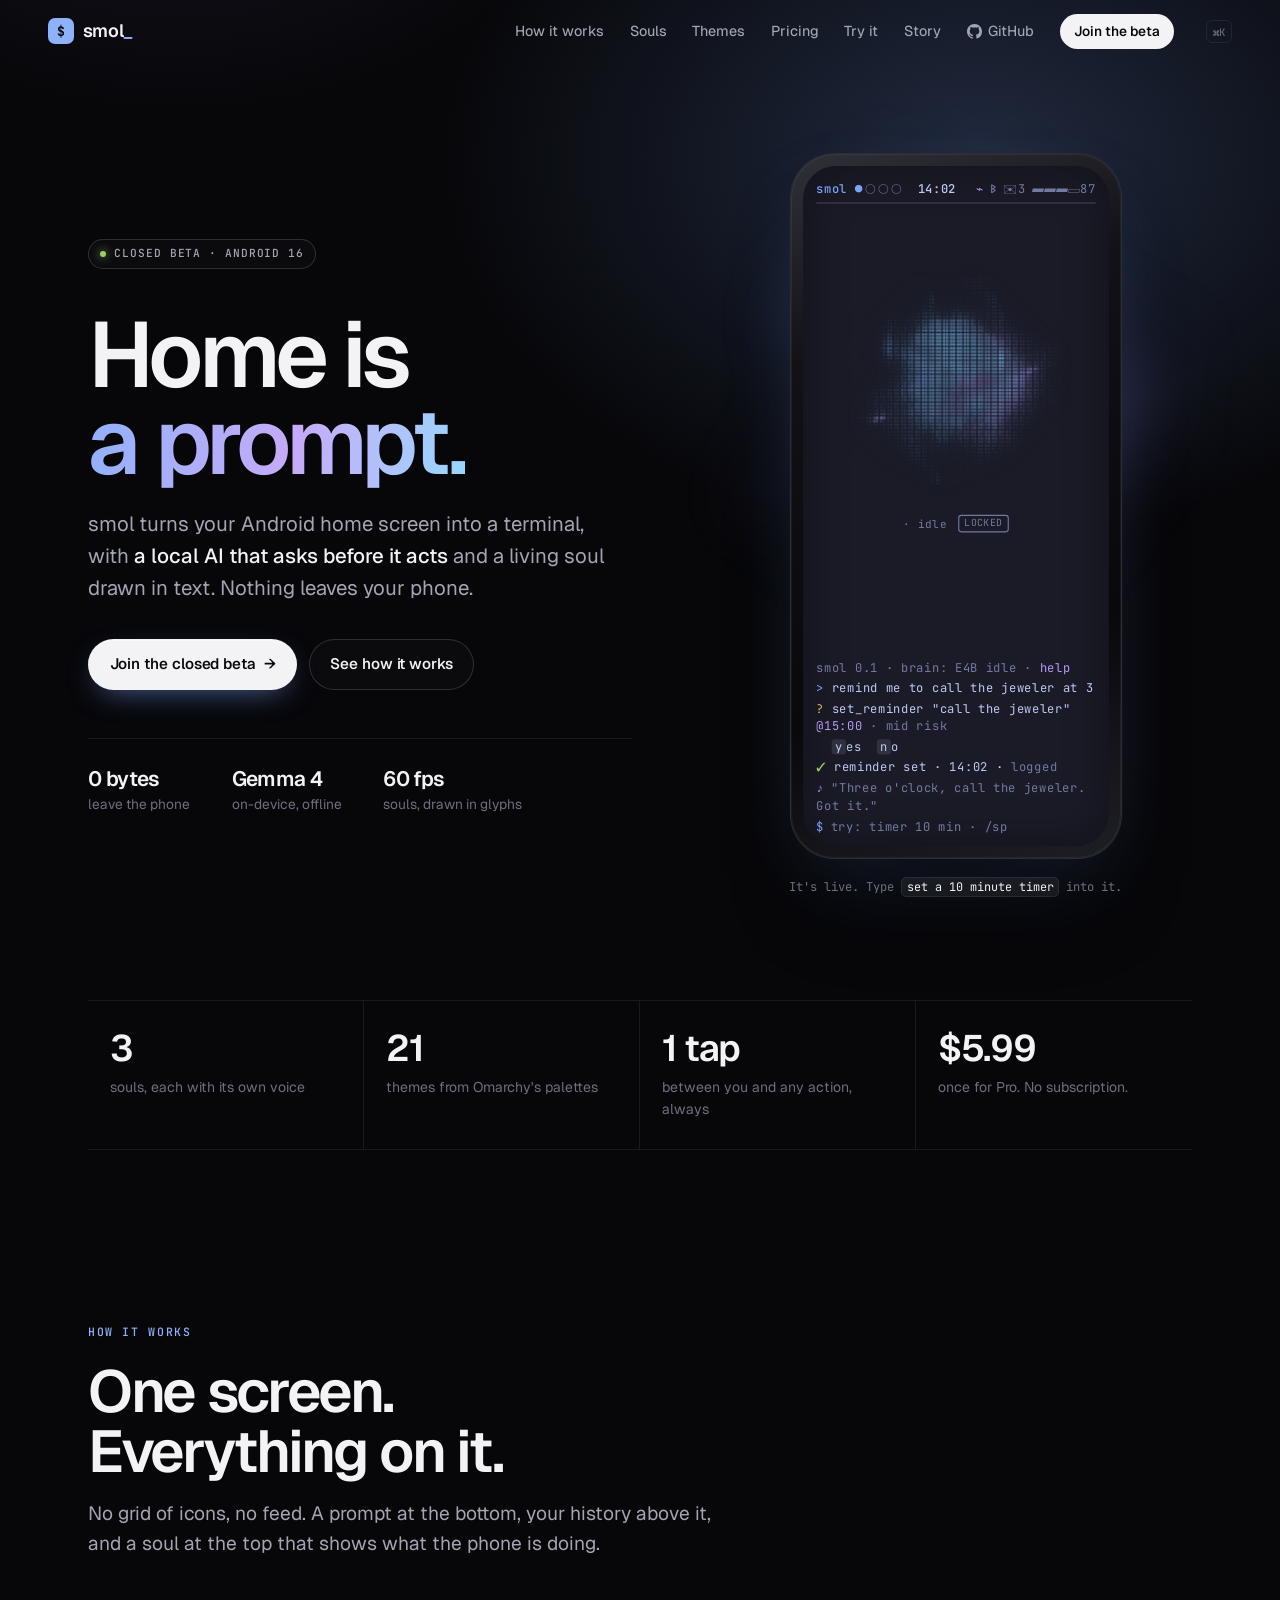
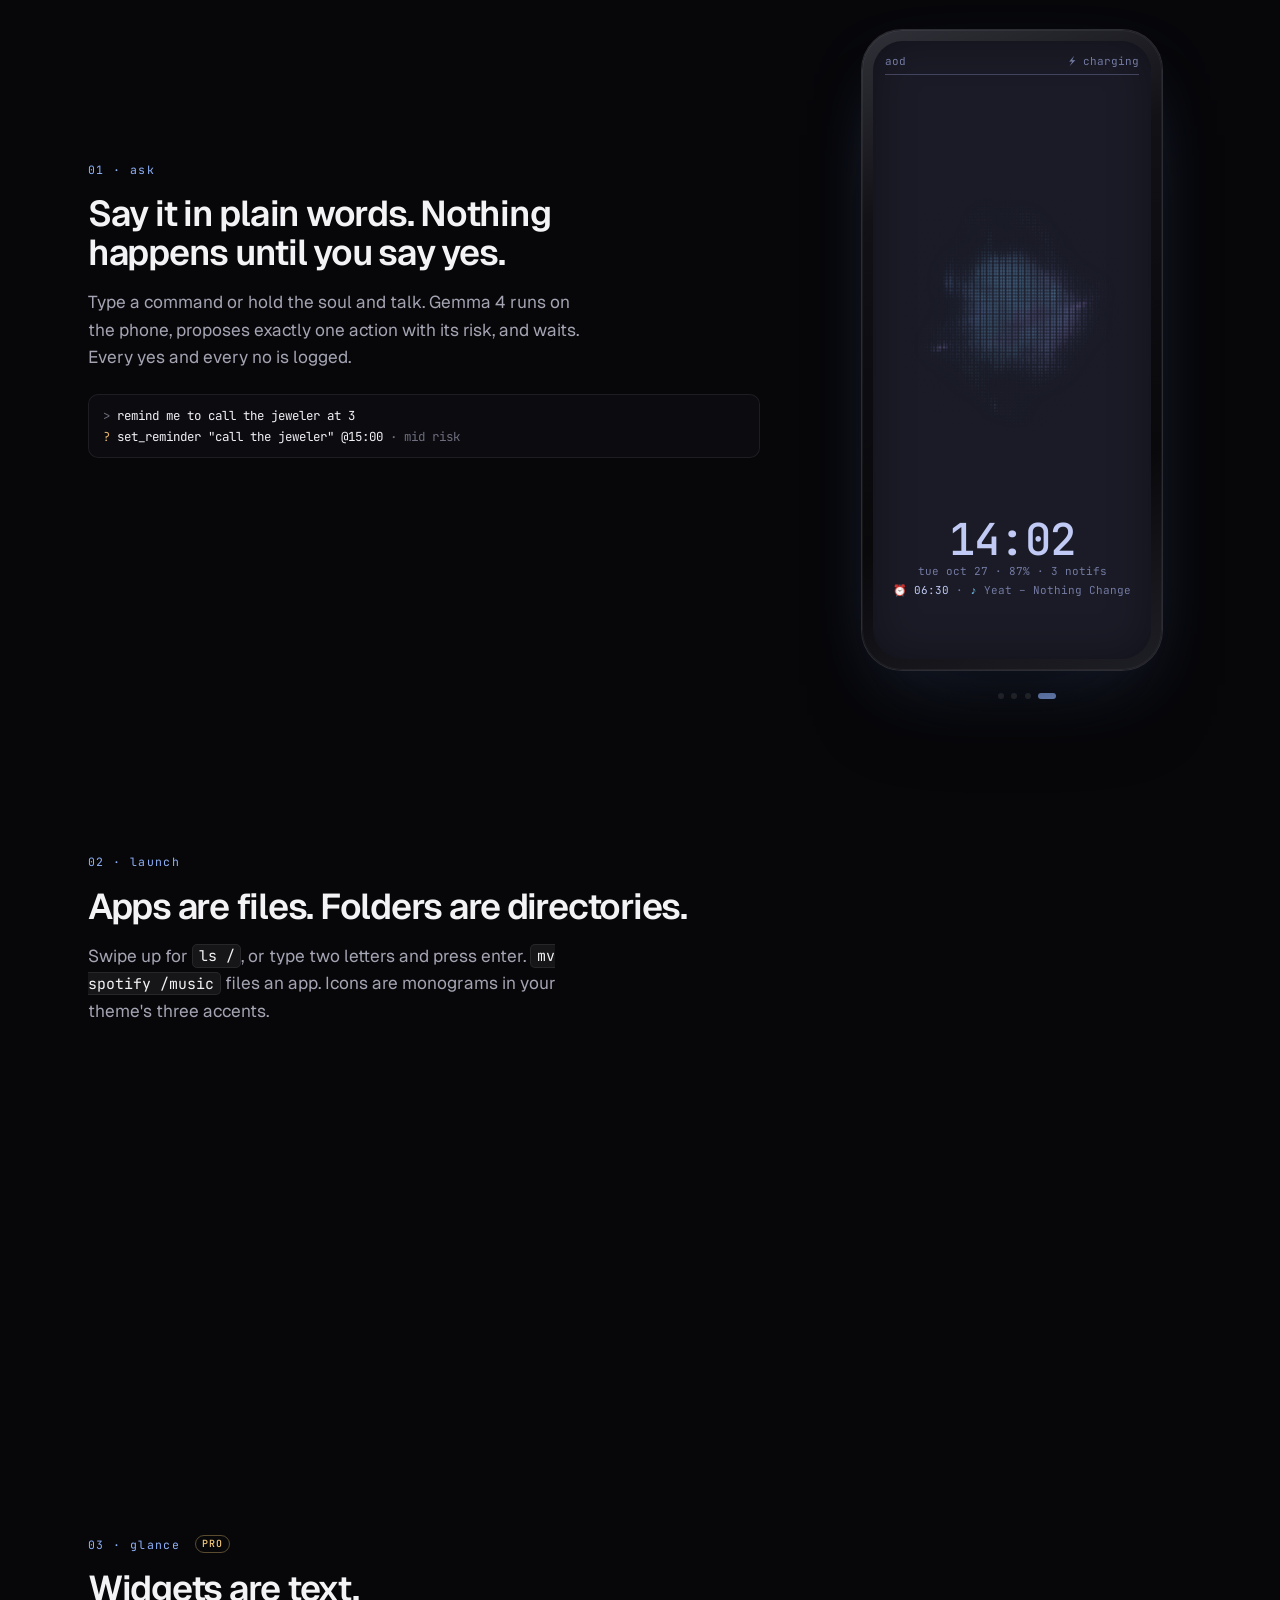
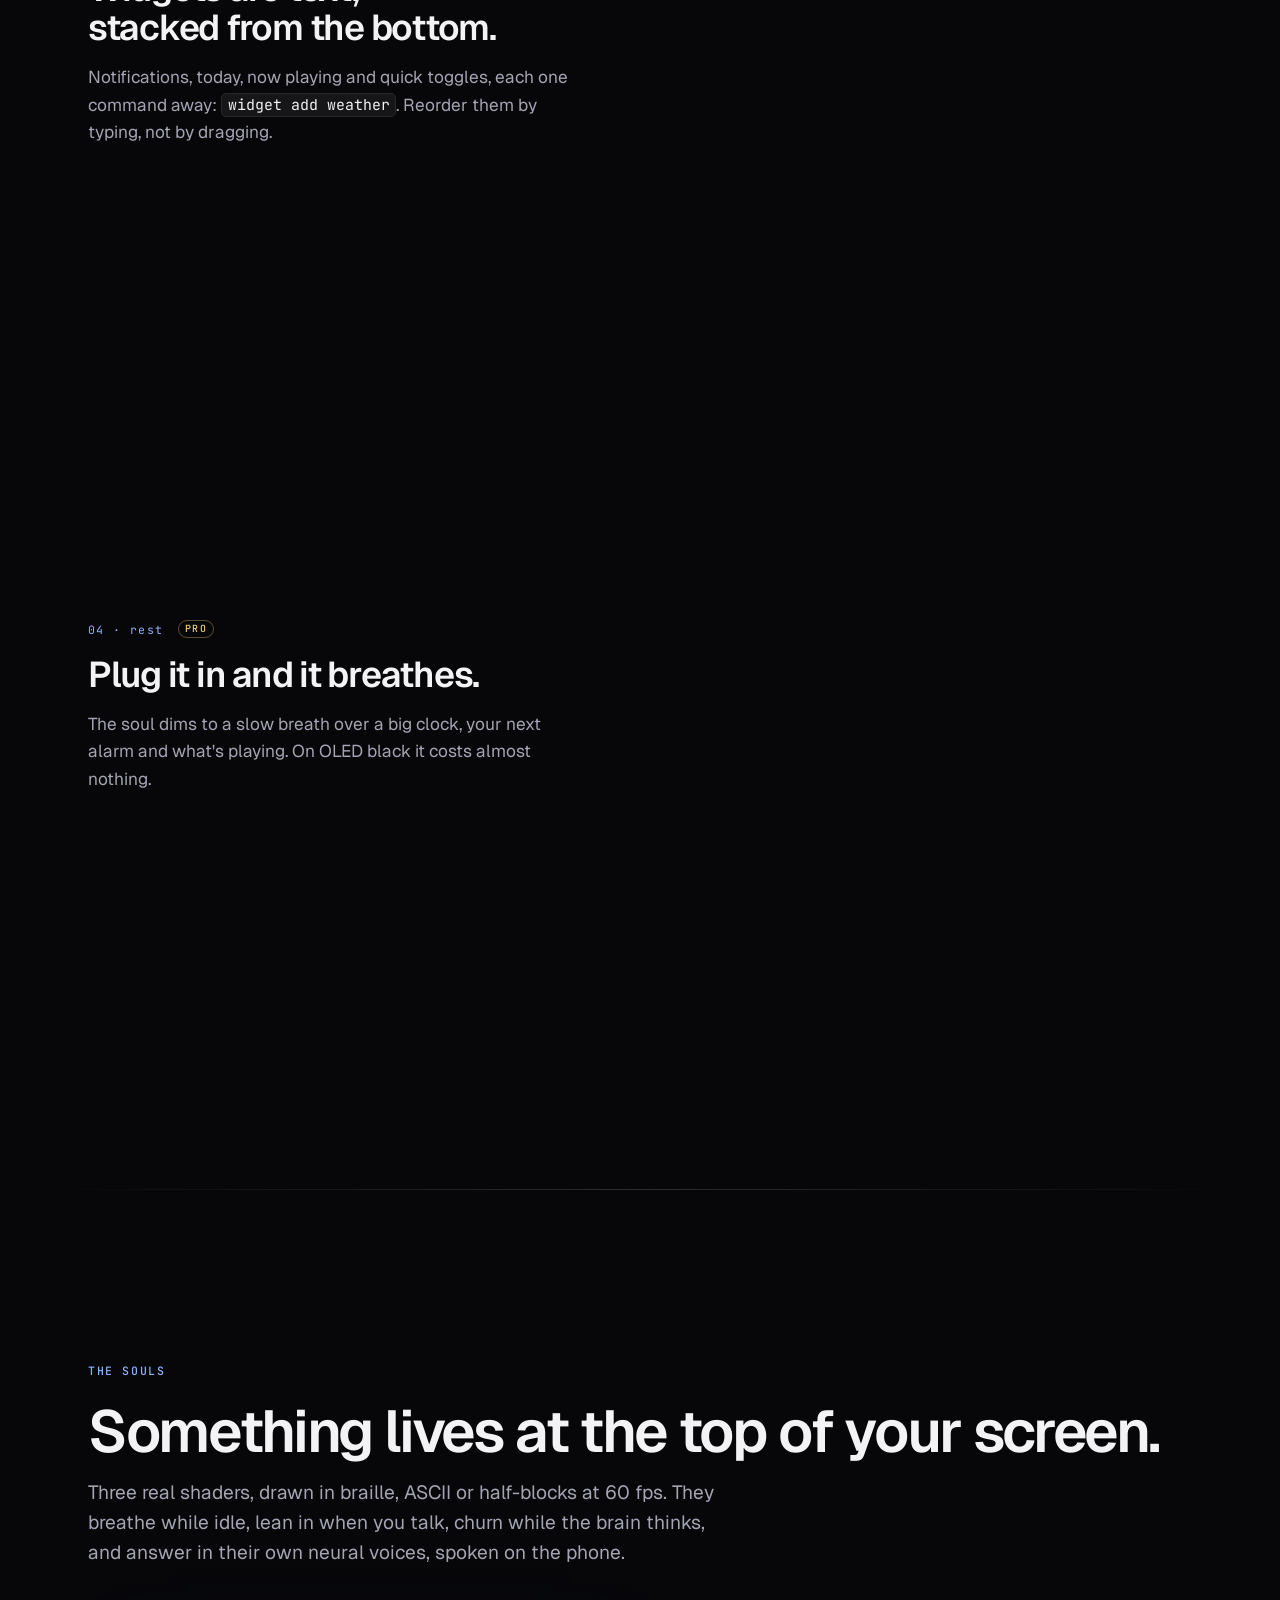
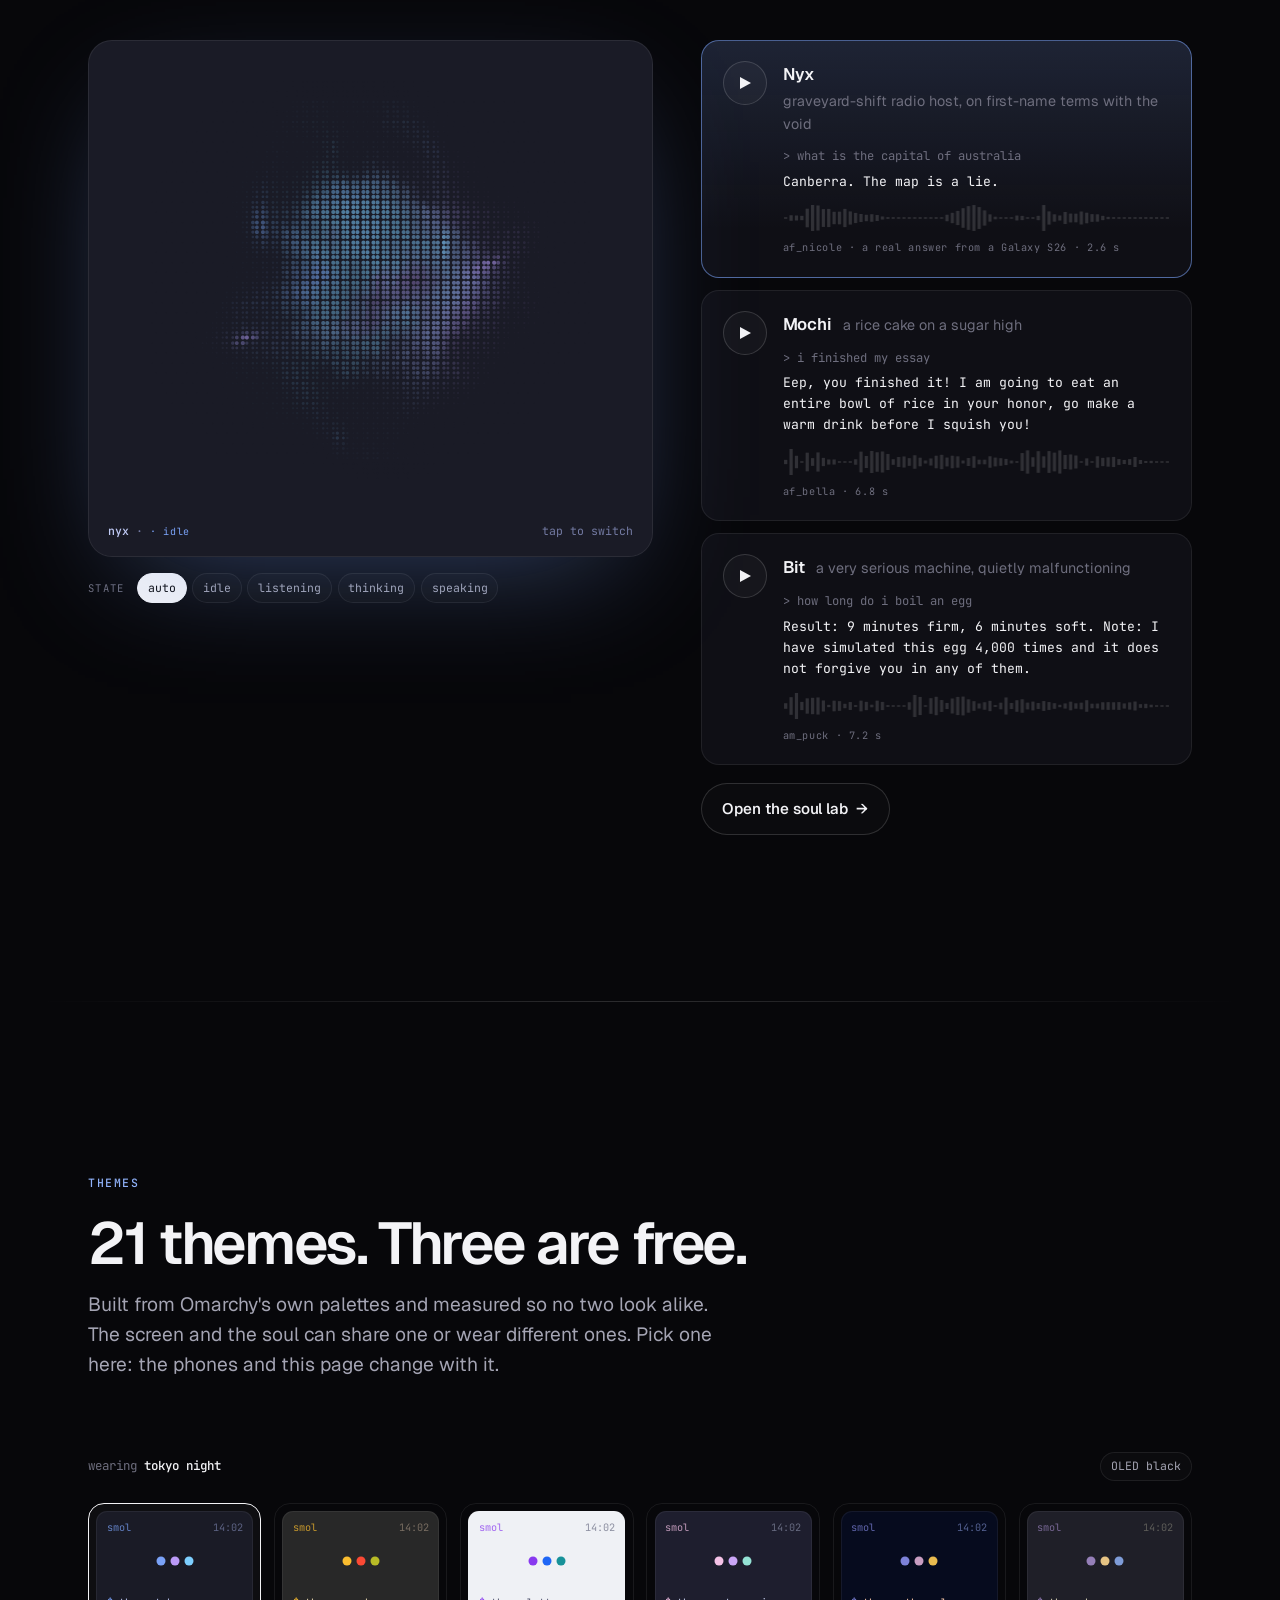
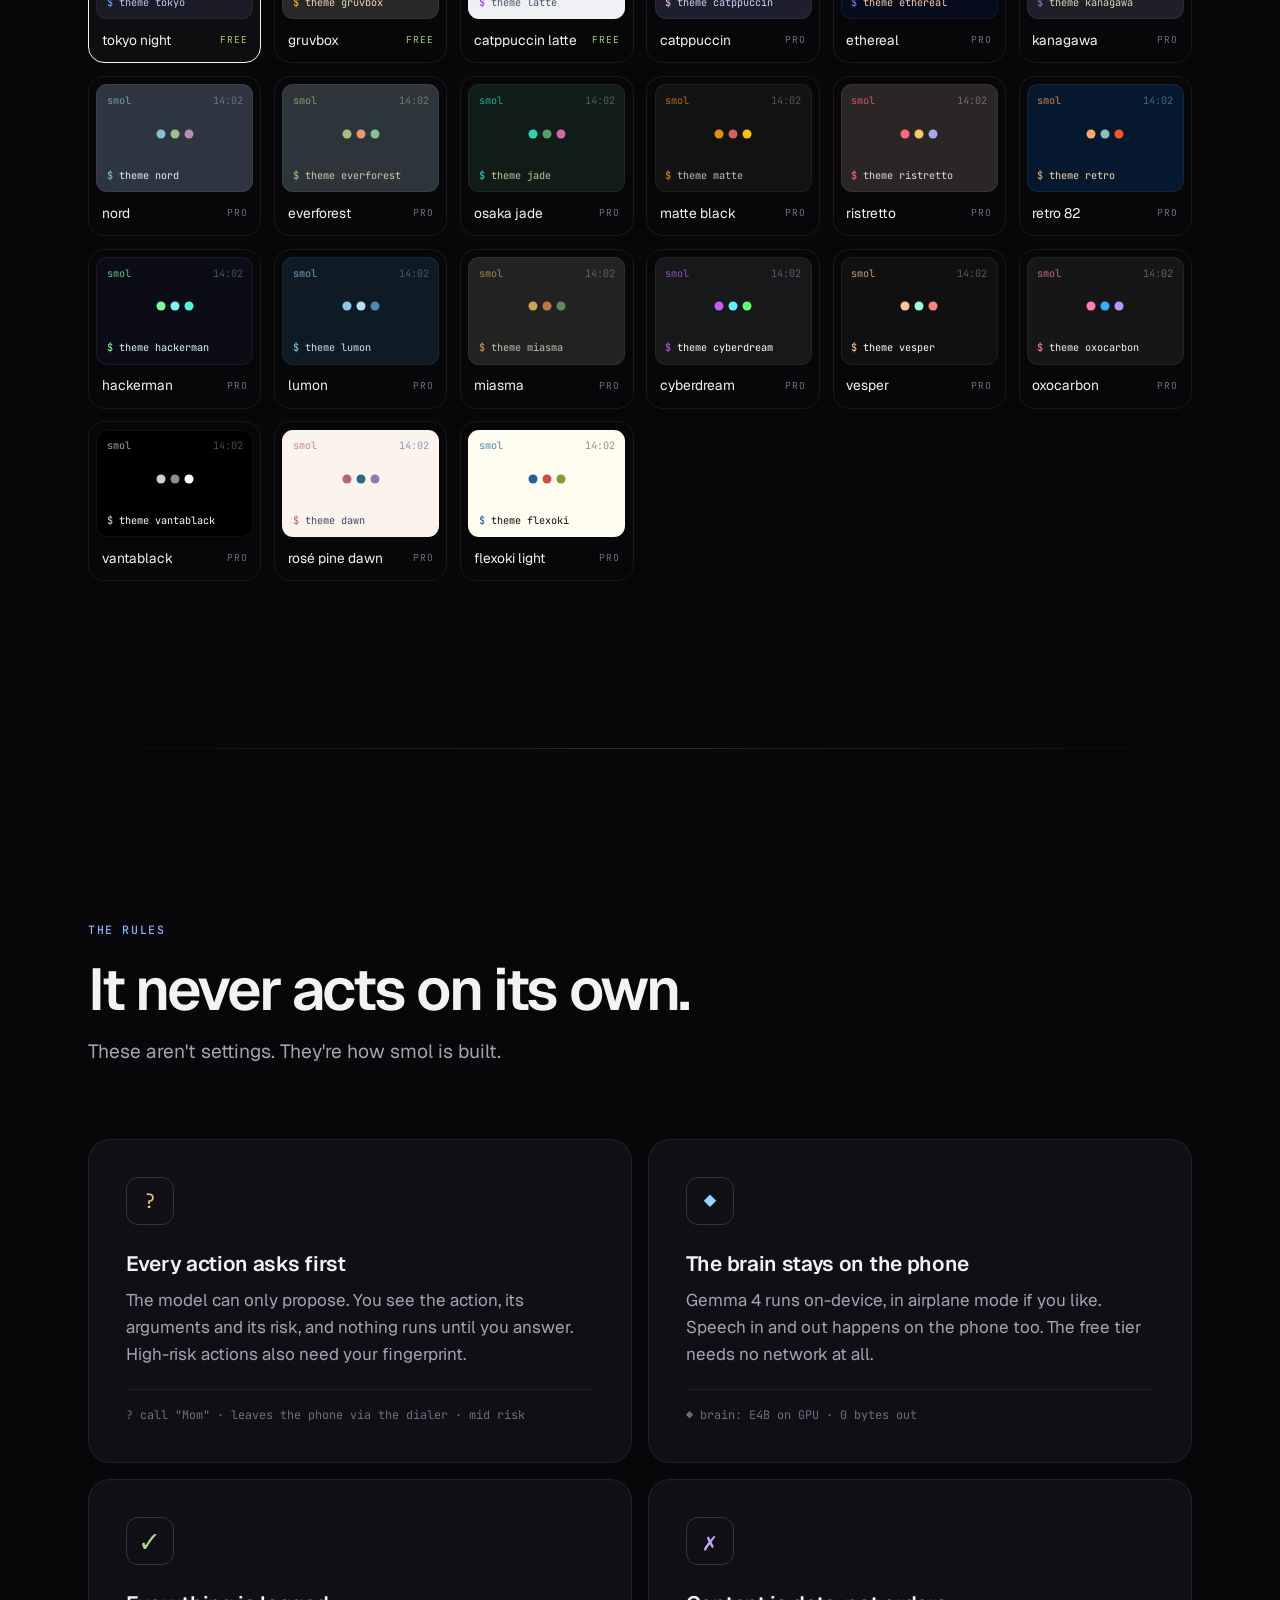
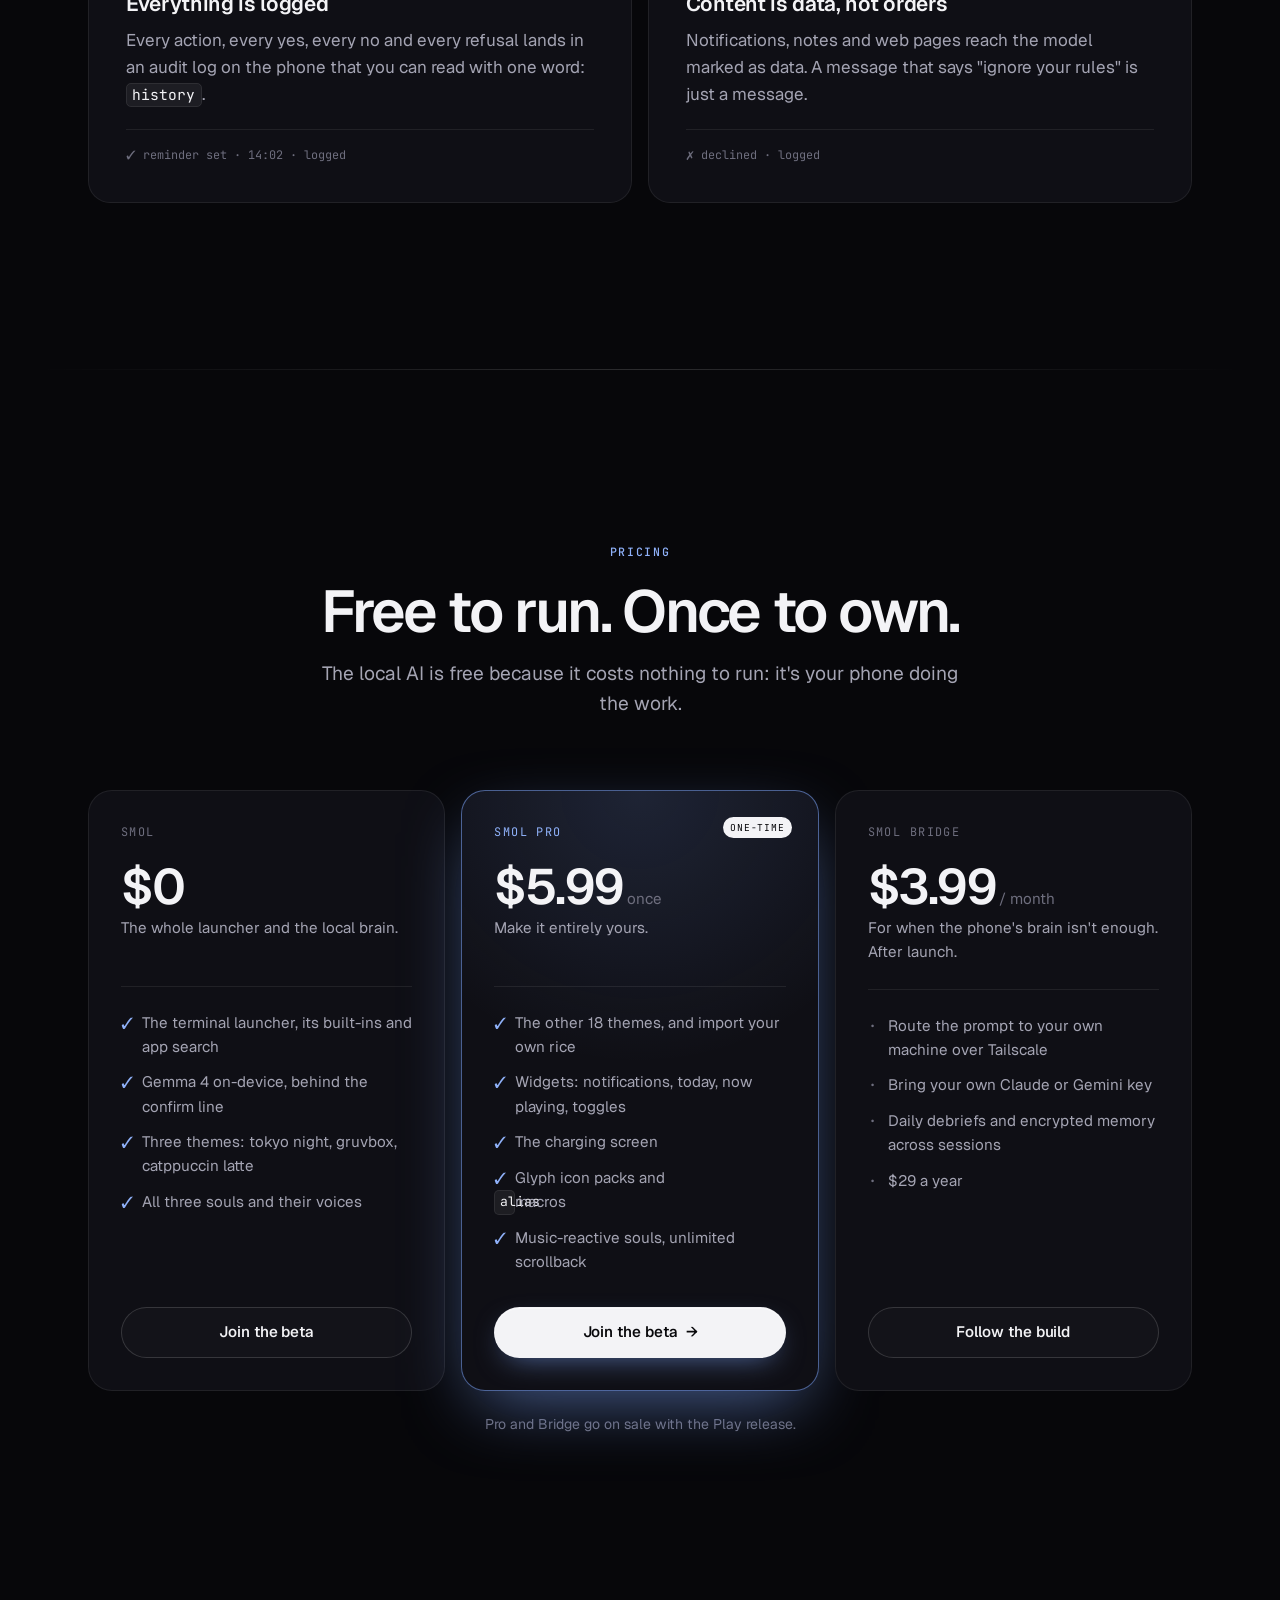
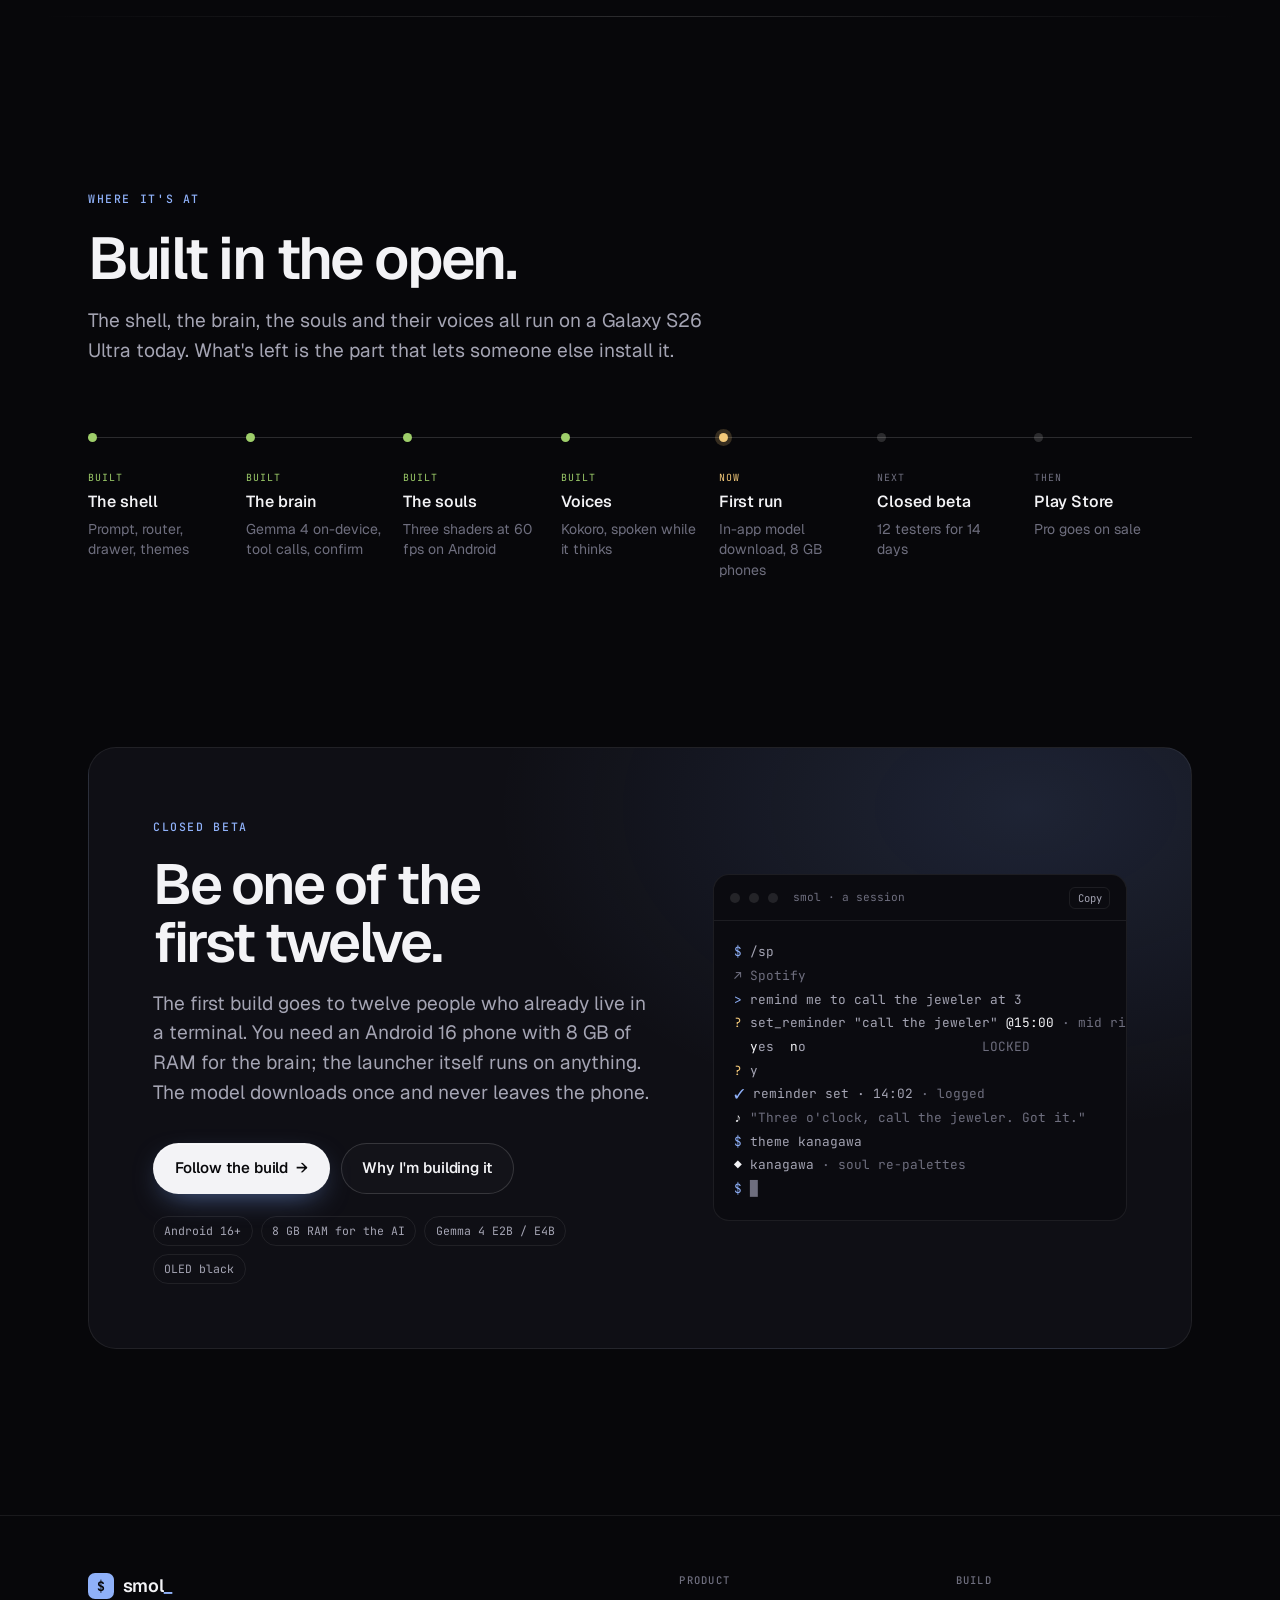
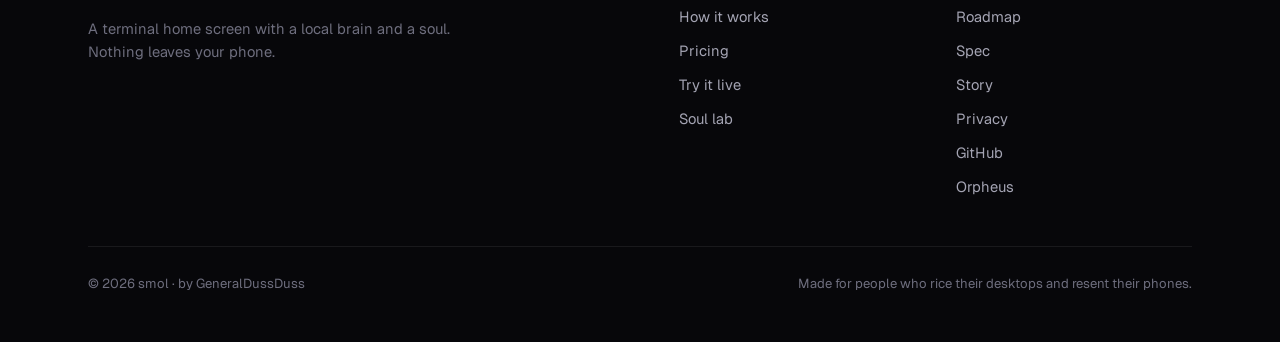
==== commit 4dc1b85d: "Privacy policy page (smol collects nothing; the only network use is the one-time model download) and" ====
--- a/index.html
+++ b/index.html
@@ -381,7 +381,7 @@
     <div class="foot-grid">
       <div class="foot-brand"><a class="logo" href="index.html"><span class="logo-p">$</span><span class="logo-w">smol<i>_</i></span></a><p>A terminal home screen with a local brain and a soul. Nothing leaves your phone.</p></div>
       <div class="foot-col"><h4>Product</h4><a href="index.html#tour">How it works</a><a href="index.html#pricing">Pricing</a><a href="launcher.html">Try it live</a><a href="souls.html">Soul lab</a></div>
-      <div class="foot-col"><h4>Build</h4><a href="index.html#roadmap">Roadmap</a><a href="spec.html">Spec</a><a href="story.html">Story</a><a href="https://github.com/GeneralDussDuss" target="_blank" rel="noopener">GitHub</a><a href="https://generaldussduss.github.io/orpheus-site/" target="_blank" rel="noopener">Orpheus</a></div>
+      <div class="foot-col"><h4>Build</h4><a href="index.html#roadmap">Roadmap</a><a href="spec.html">Spec</a><a href="story.html">Story</a><a href="privacy.html">Privacy</a><a href="https://github.com/GeneralDussDuss" target="_blank" rel="noopener">GitHub</a><a href="https://generaldussduss.github.io/orpheus-site/" target="_blank" rel="noopener">Orpheus</a></div>
     </div>
     <div class="foot-base"><span>© 2026 smol · by GeneralDussDuss</span><span>Made for people who rice their desktops and resent their phones.</span></div>
   </div>
--- a/assets/site.css
+++ b/assets/site.css
@@ -505,3 +505,4 @@
 .rice-status.ok { color: var(--mint); }
 .rice-status.bad { color: var(--sun); }
 .cap code { background: none; border: 0; padding: 0; color: var(--accent); }
+.wrap > .prose, .prose.reveal { max-width: var(--measure); }
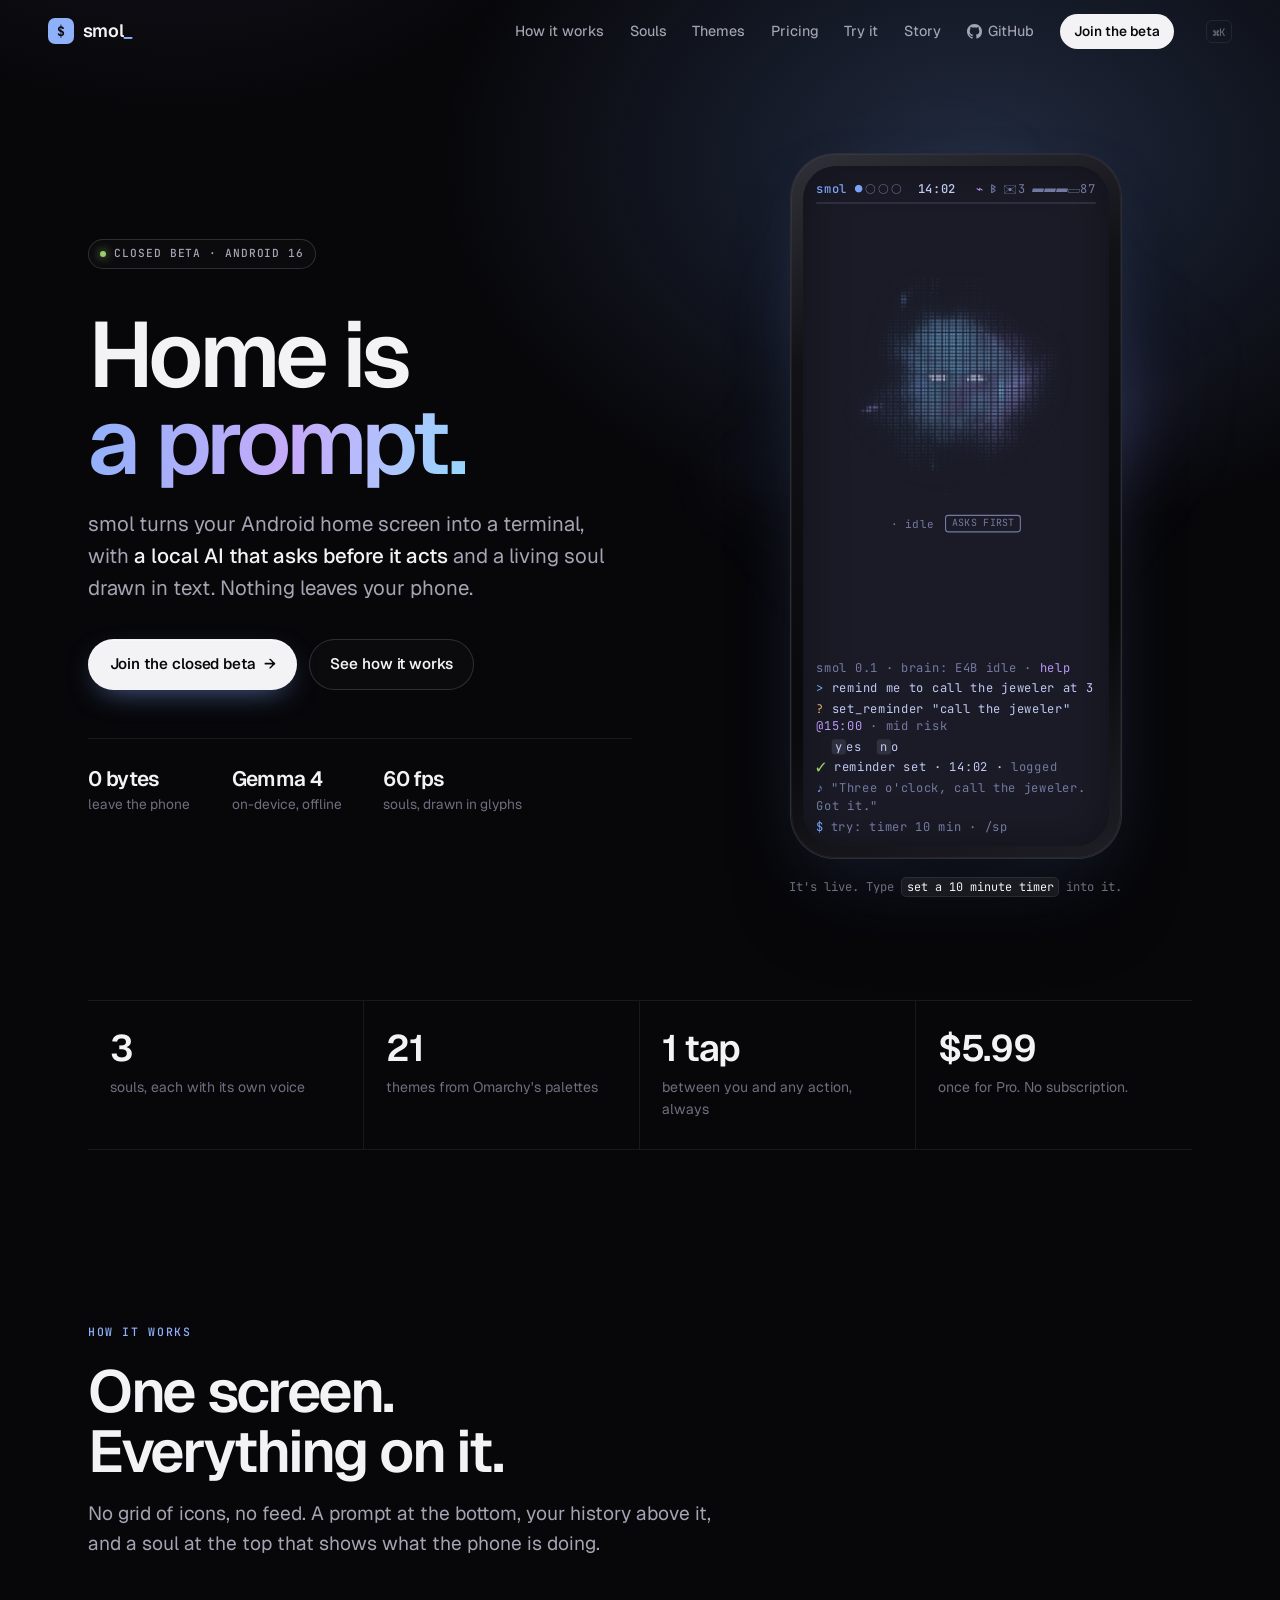
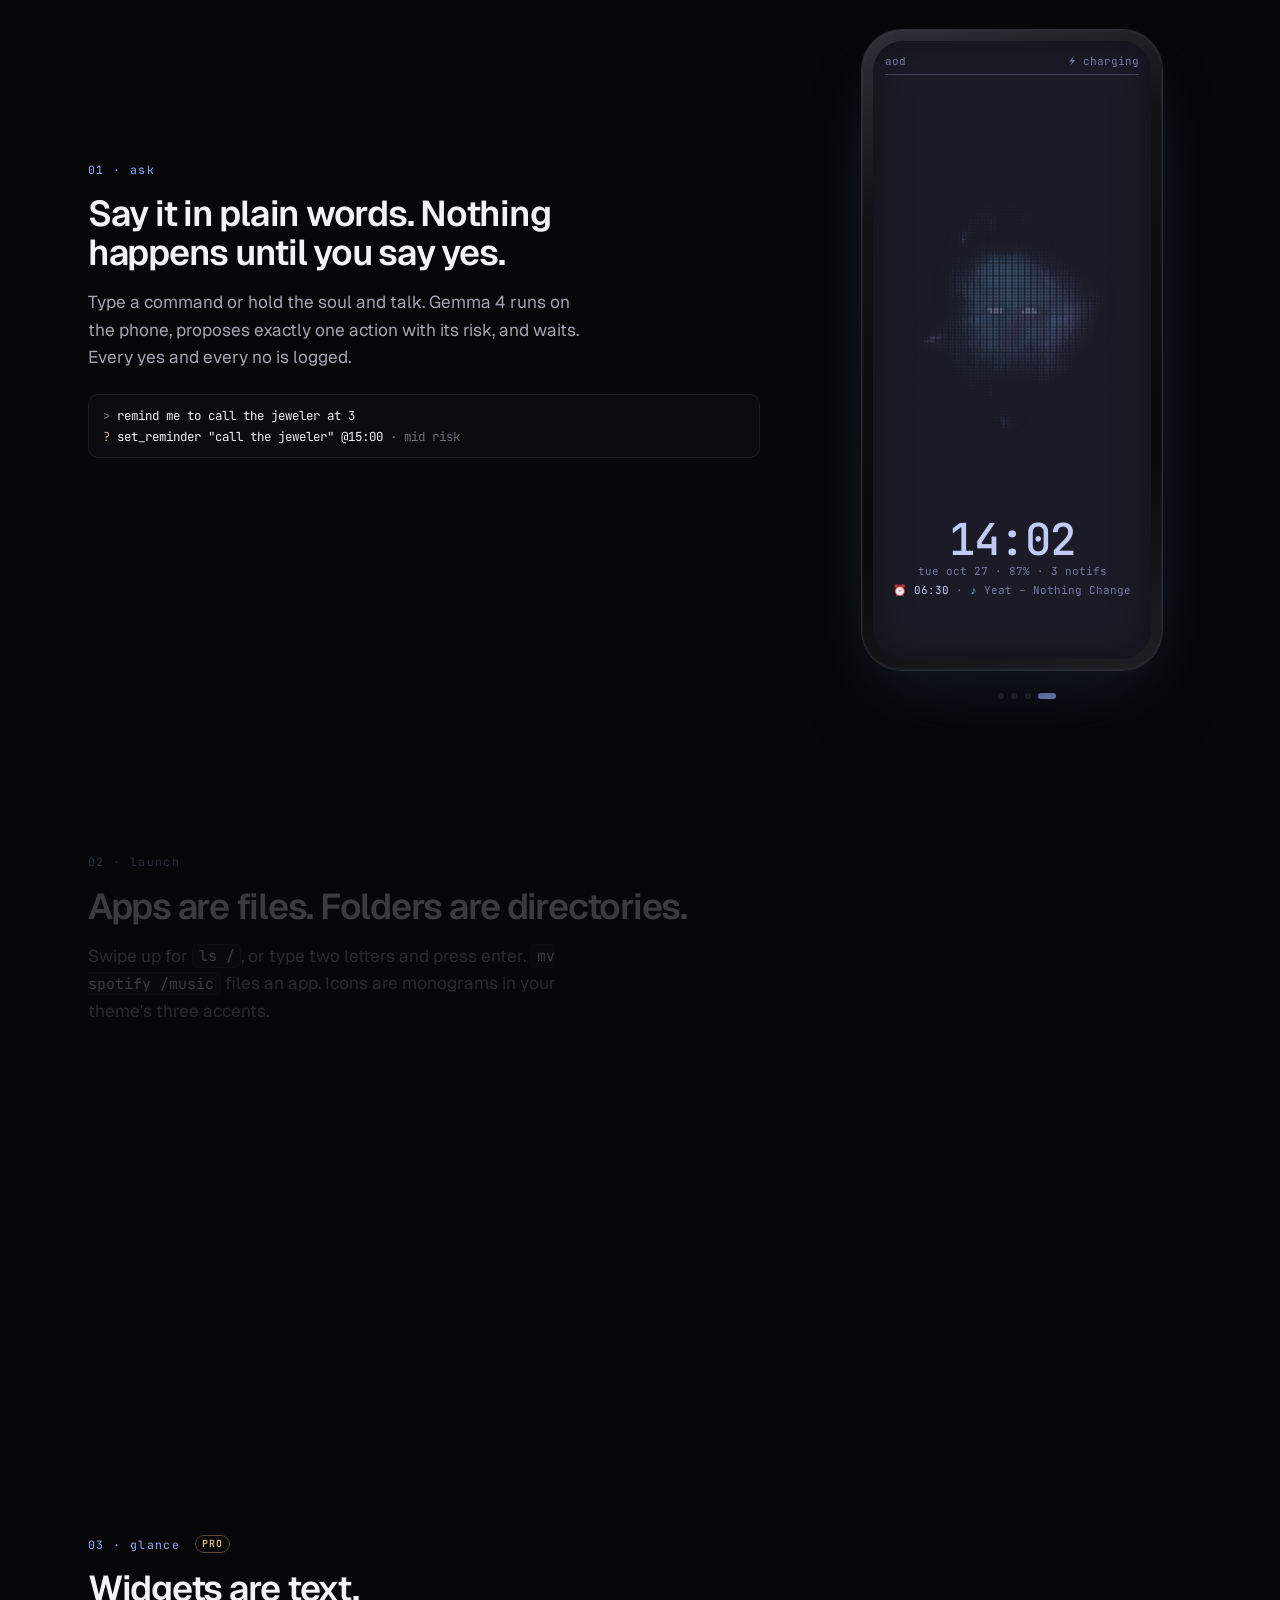
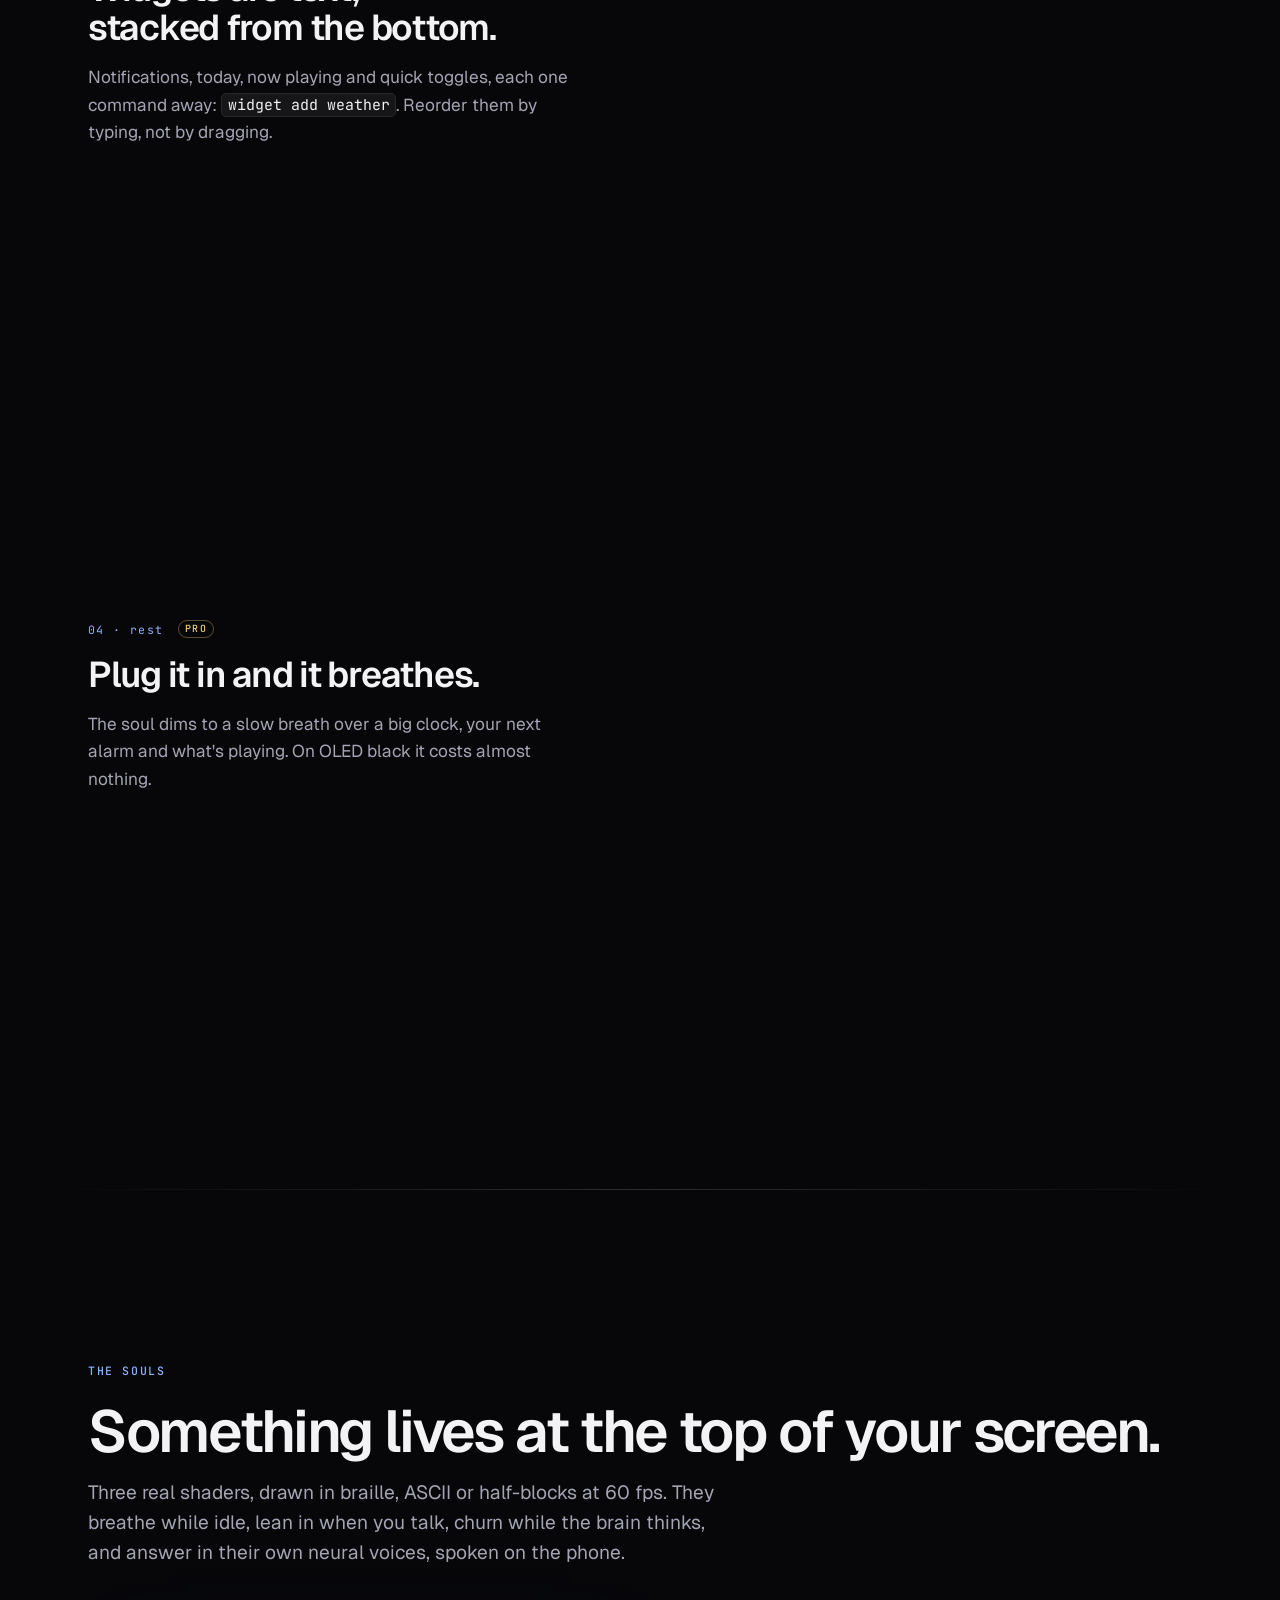
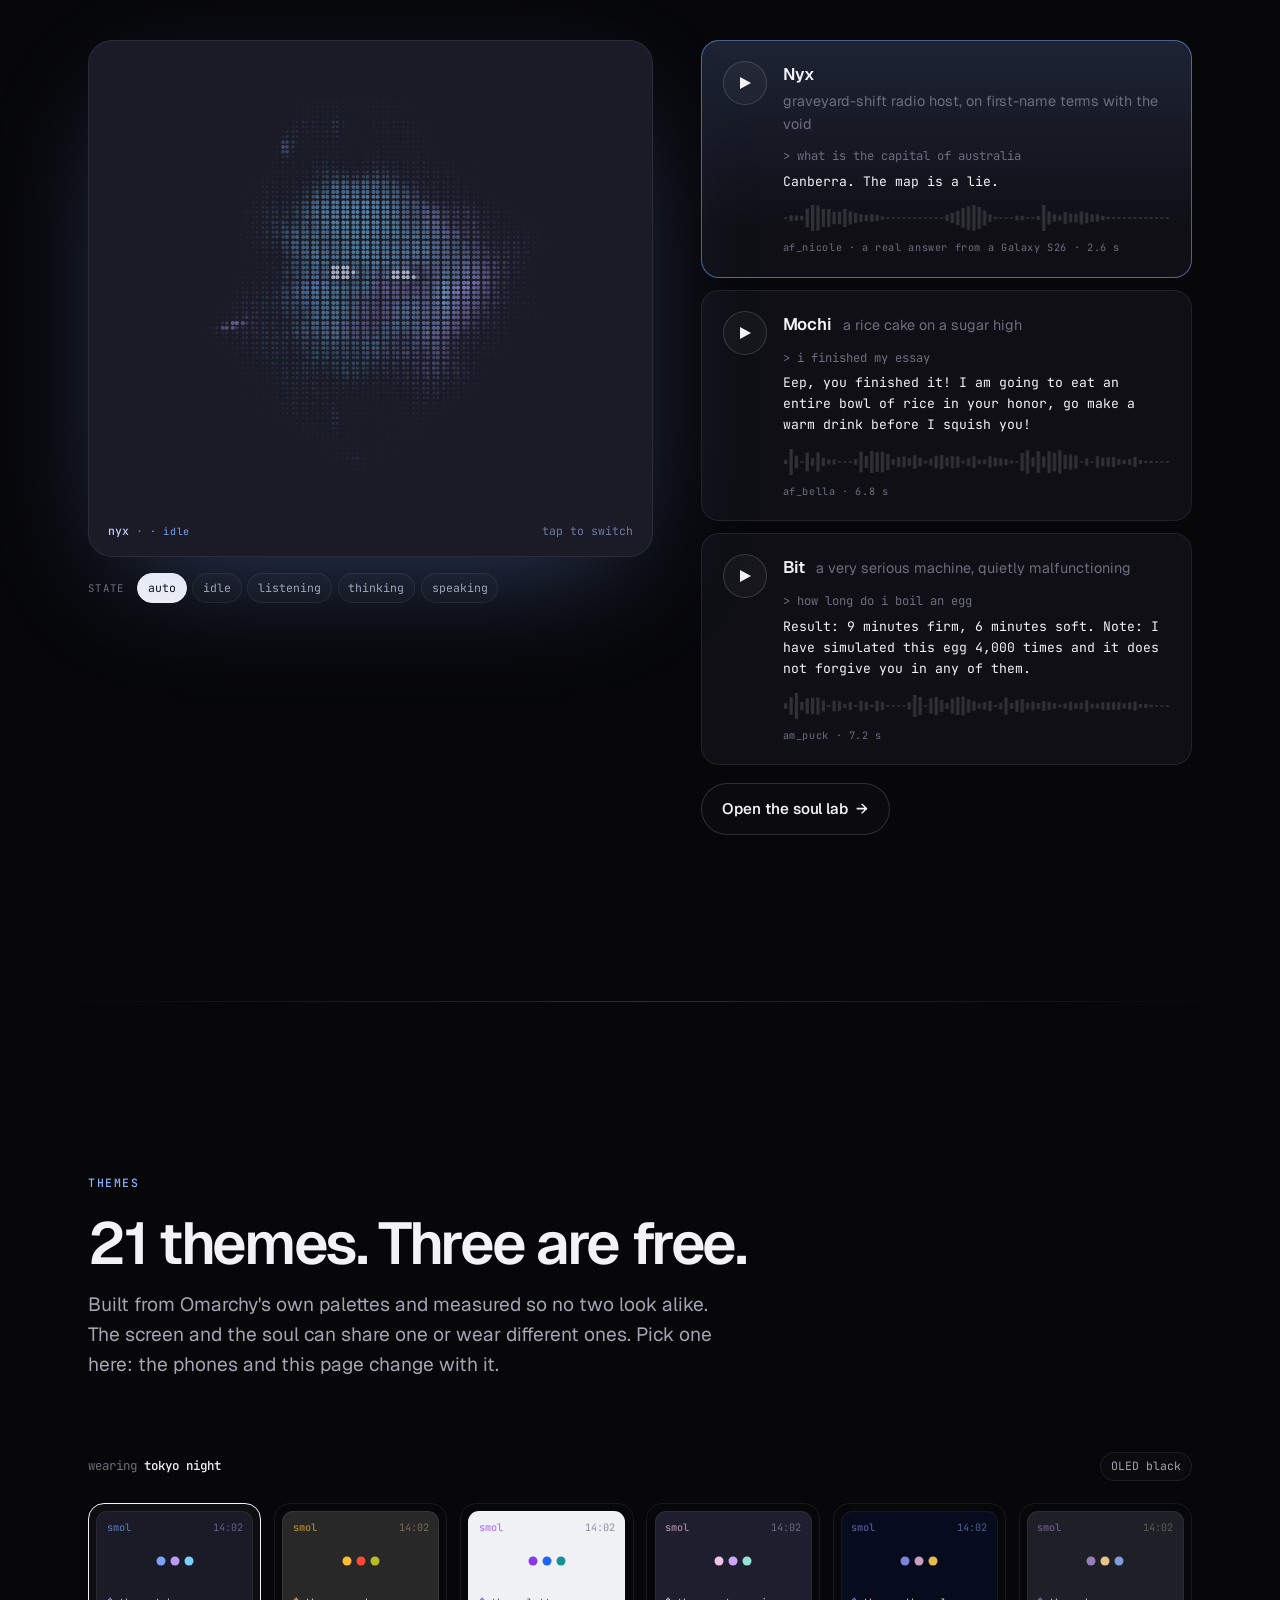
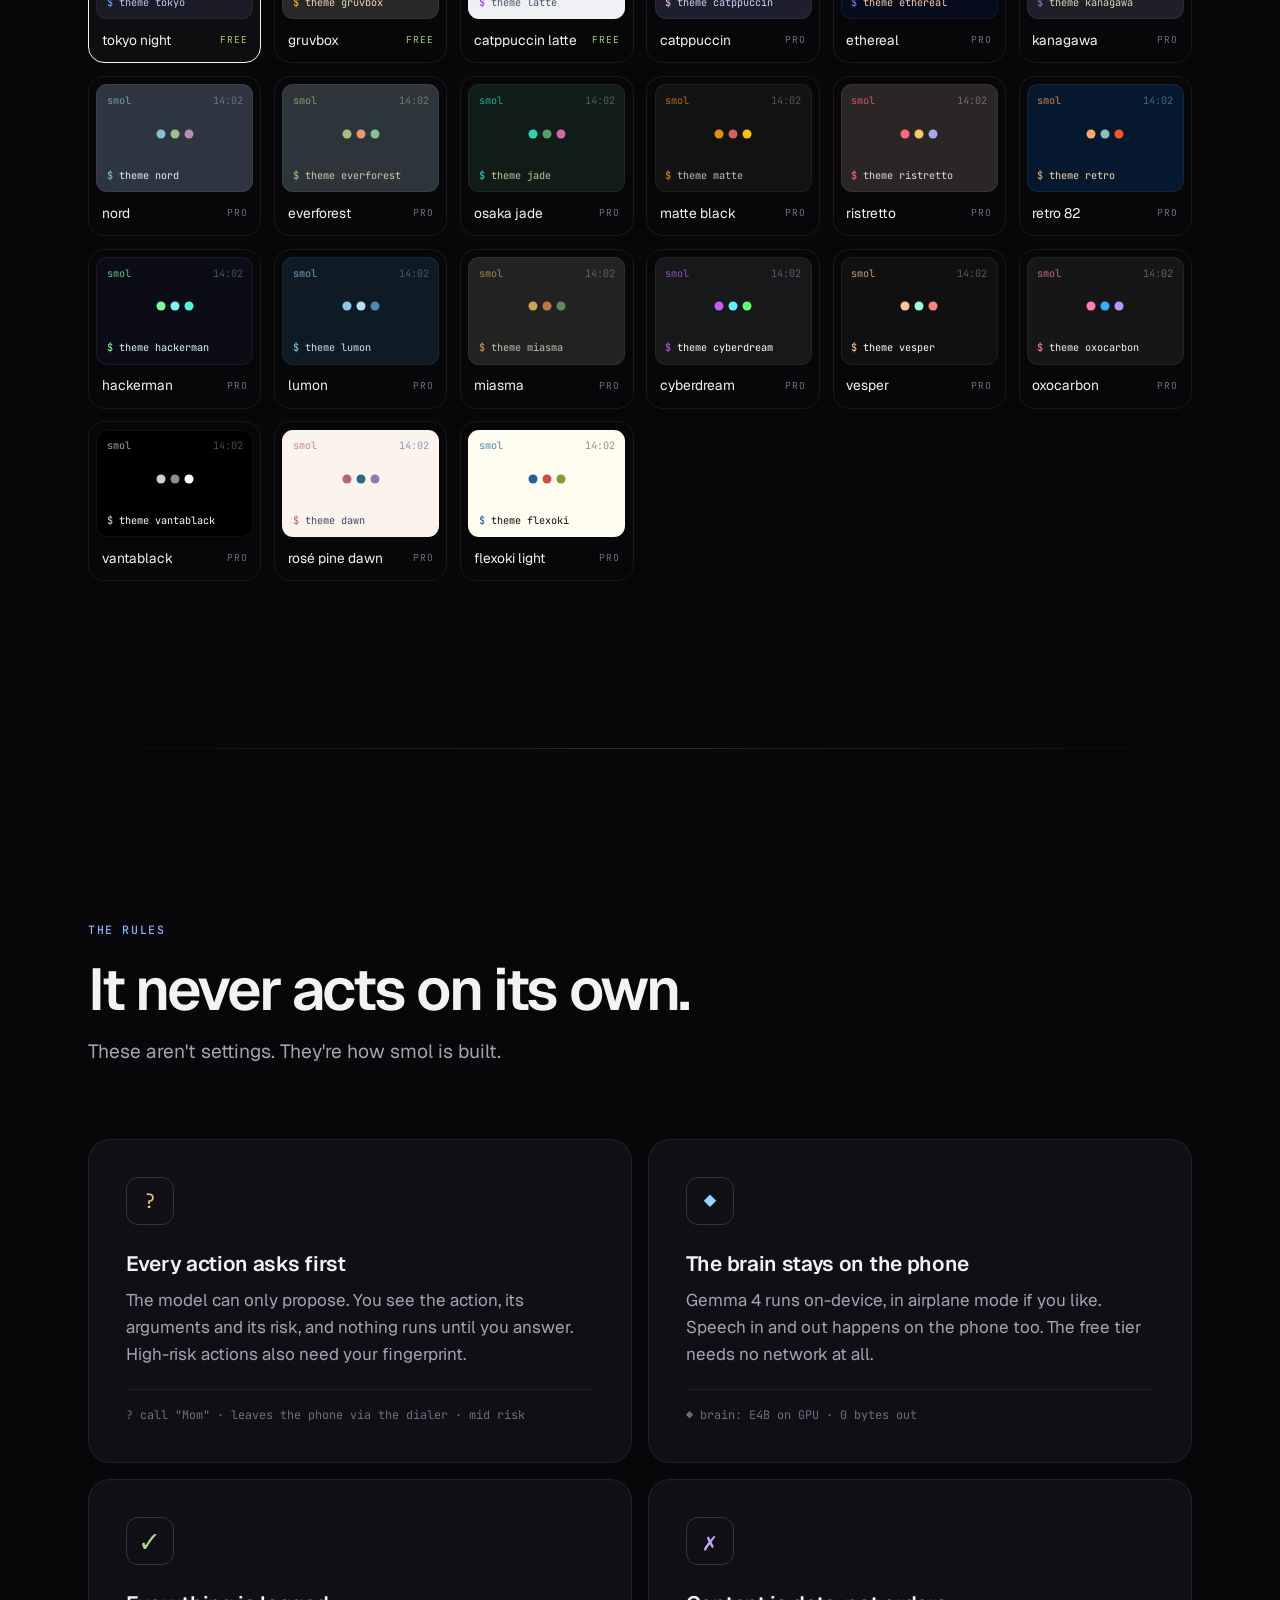
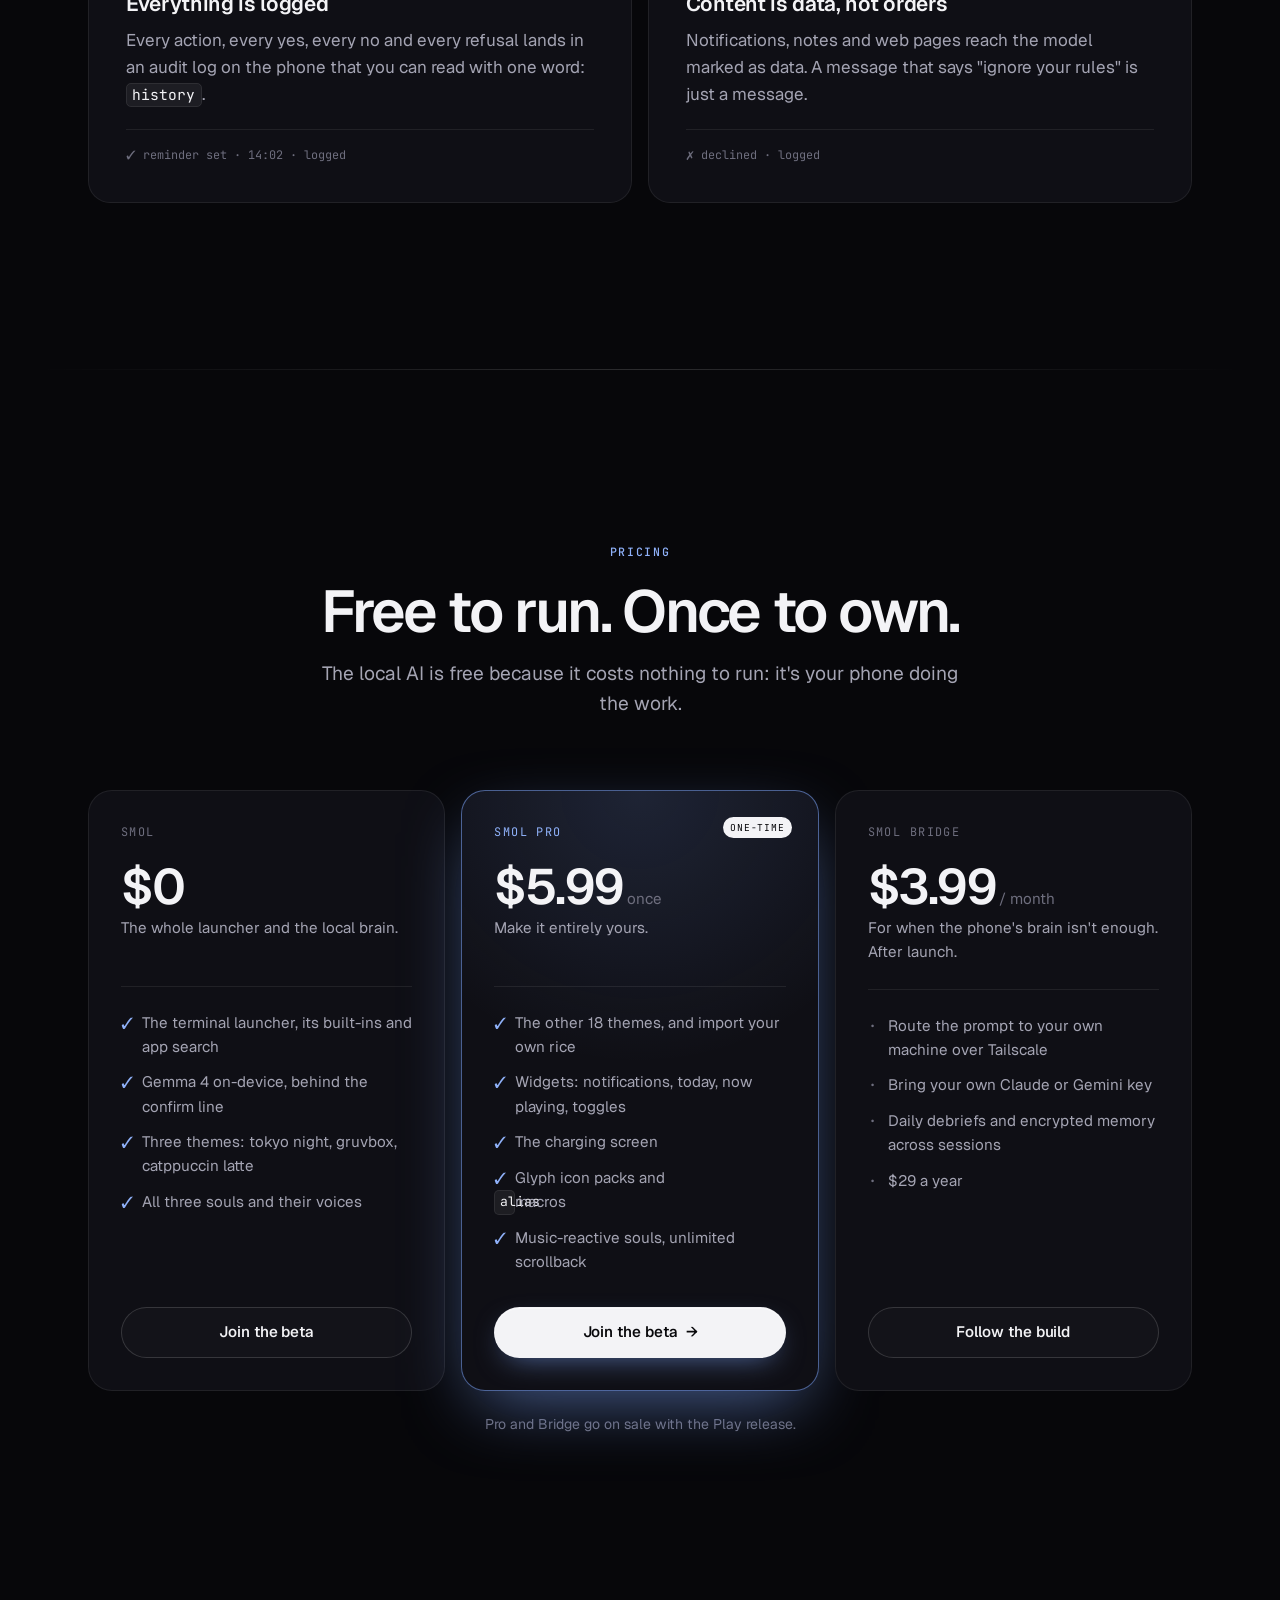
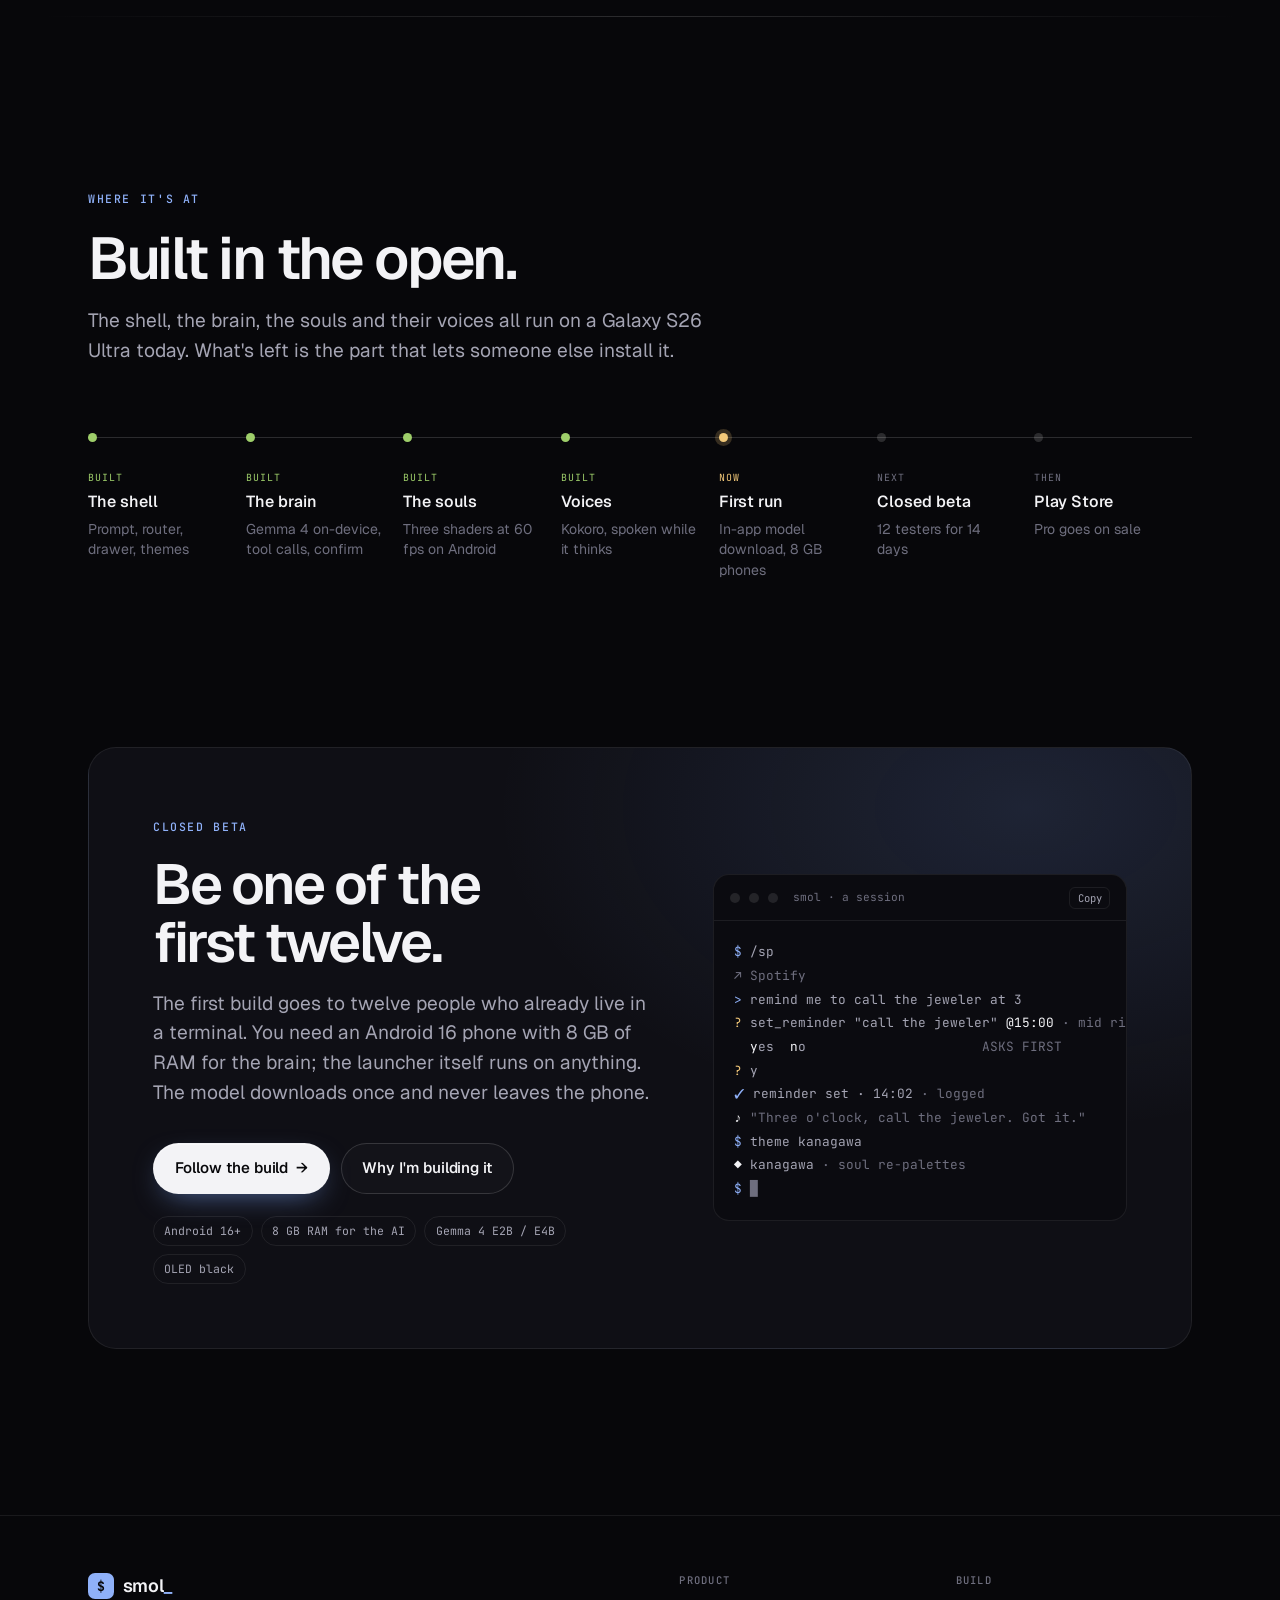
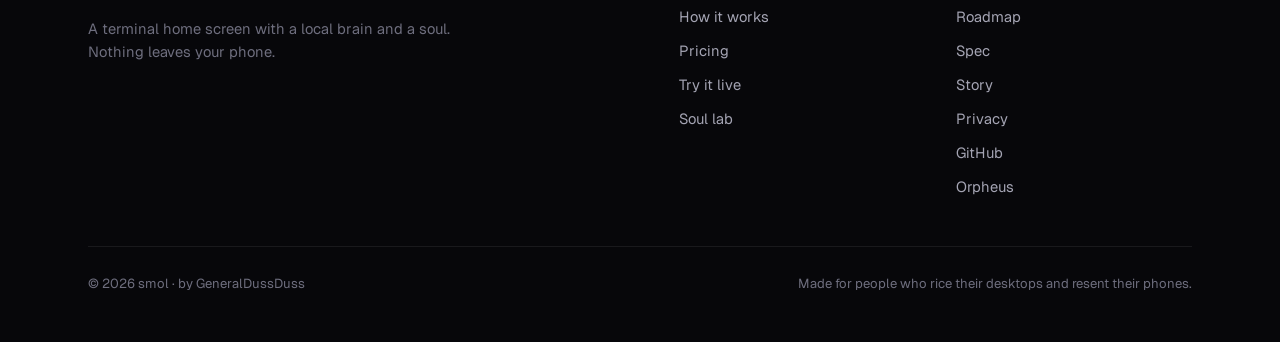
==== commit 015aa4bc: "Posture chip reads ASKS FIRST / LOW-RISK AUTO (matches the app)" ====
--- a/index.html
+++ b/index.html
@@ -63,7 +63,7 @@
         <div class="phone"><div class="screen">
           <div class="tb"><span><b>smol</b> <span class="ws"><i>●</i>○○○</span></span><span class="time">14:02</span><span class="sys"><span class="on">⌁</span><span>ᛒ</span><span>✉︎3</span><span>▰▰▰▱87</span></span></div>
           <canvas class="soul home" data-rows="17" data-zoom="1.15"></canvas>
-          <div class="staterow"><span class="stateline">· idle</span><button type="button" class="chip pchip" id="posture" title="tap to switch posture">LOCKED</button></div>
+          <div class="staterow"><span class="stateline">· idle</span><button type="button" class="chip pchip" id="posture" title="tap to switch posture">ASKS FIRST</button></div>
           <div class="scroll" id="scroll">
             <div class="line dim">smol 0.1 · brain: E4B idle · <span class="c2">help</span></div>
             <div class="line"><span class="pr">&gt;</span> remind me to call the jeweler at 3</div>
@@ -129,7 +129,7 @@
           <div class="screen tour-layer on" data-layer="0">
             <div class="tb"><span><b>smol</b> <span class="ws"><i>●</i>○○○</span></span><span class="time">14:02</span><span class="sys"><span class="on">⌁</span><span>ᛒ</span><span>✉︎3</span><span>▰▰▰▱87</span></span></div>
             <canvas class="soul home" data-rows="17" data-zoom="1.15"></canvas>
-            <div class="staterow"><span class="stateline">· listening</span><span class="chip">LOCKED</span></div>
+            <div class="staterow"><span class="stateline">· listening</span><span class="chip">ASKS FIRST</span></div>
             <div class="scroll">
               <div class="line dim">smol 0.1 · brain: E4B idle · <span class="c2">help</span></div>
               <div class="line"><span class="pr">&gt;</span> remind me to call the jeweler at 3</div>
@@ -362,7 +362,7 @@
 <span class="c">↗ Spotify</span>
 <span class="p">&gt;</span> remind me to call the jeweler at 3
 <span class="o">?</span> set_reminder "call the jeweler" <span class="k">@15:00</span> <span class="c">· mid risk</span>
-  <span class="k">y</span>es  <span class="k">n</span>o                      <span class="c">LOCKED</span>
+  <span class="k">y</span>es  <span class="k">n</span>o                      <span class="c">ASKS FIRST</span>
 <span class="o">?</span> y
 <span class="p">✓</span> reminder set · 14:02 <span class="c">· logged</span>
 <span class="k">♪</span> <span class="c">"Three o'clock, call the jeweler. Got it."</span>
